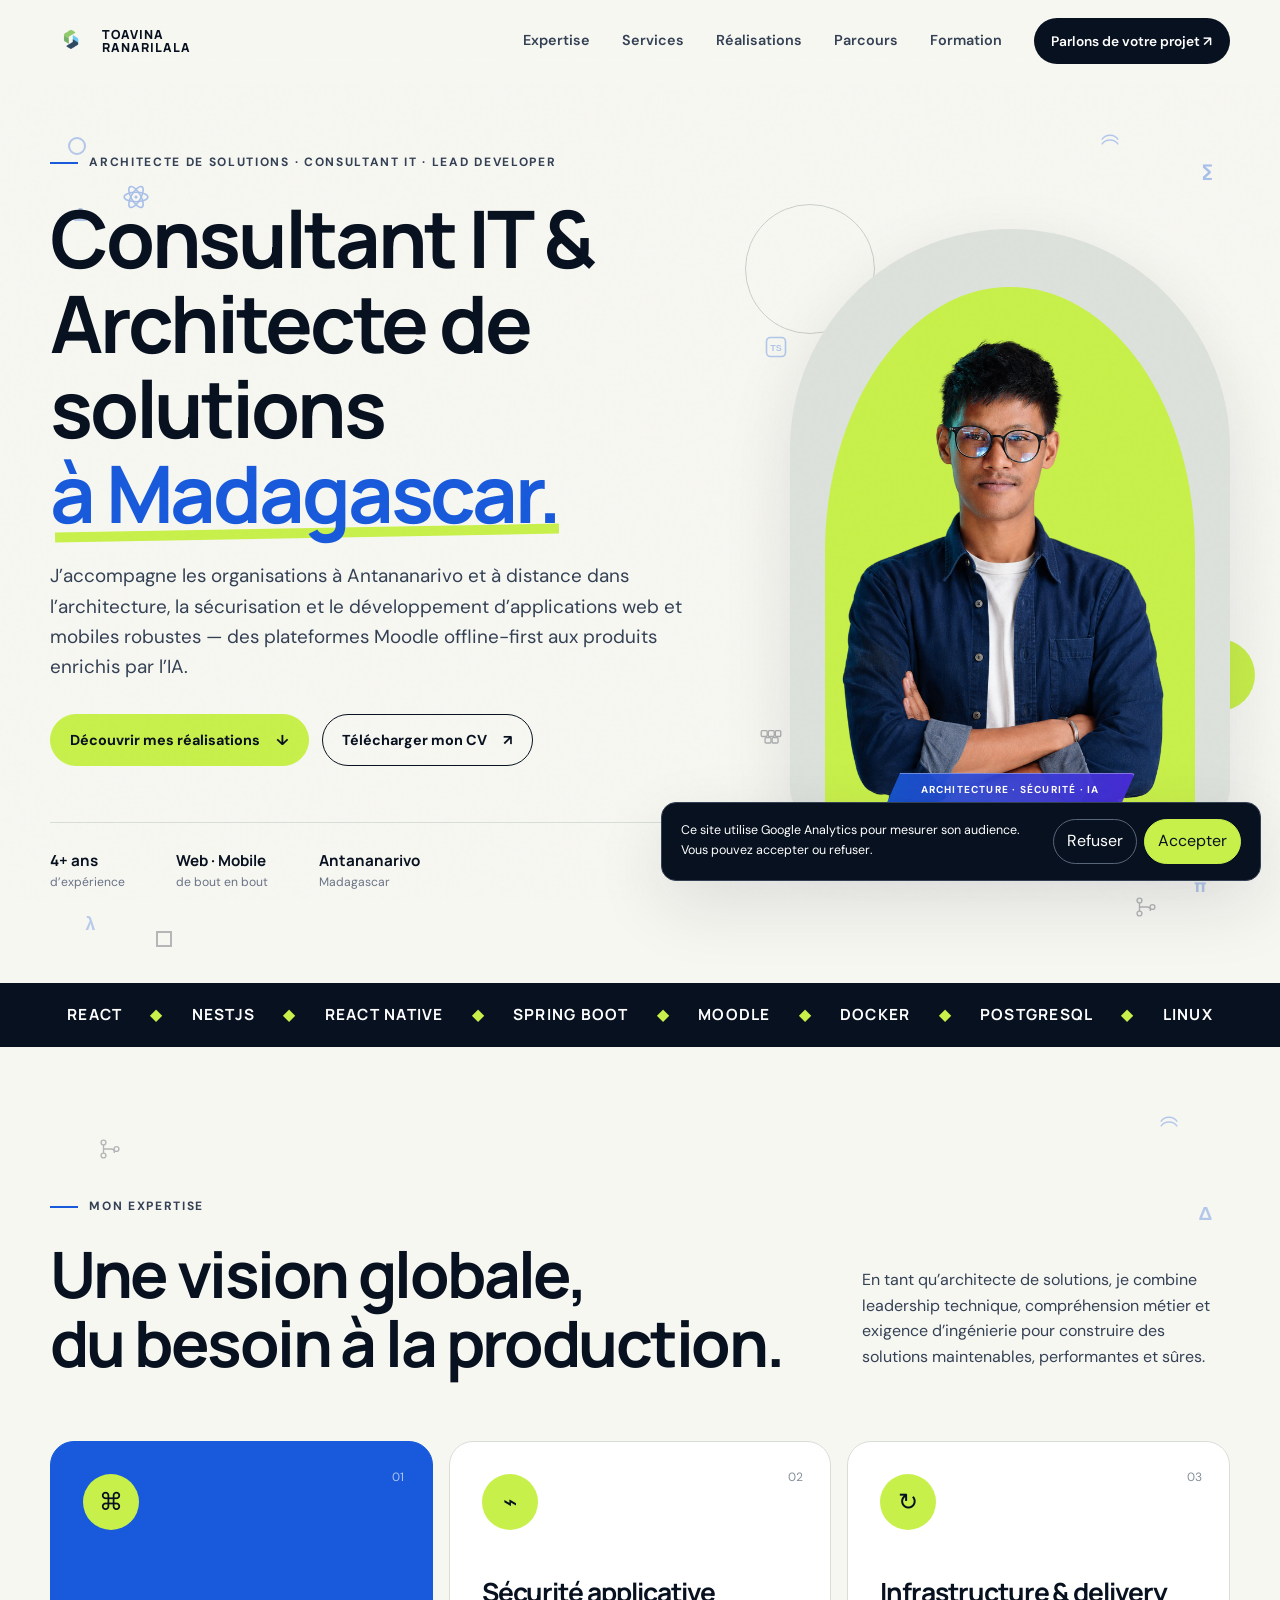
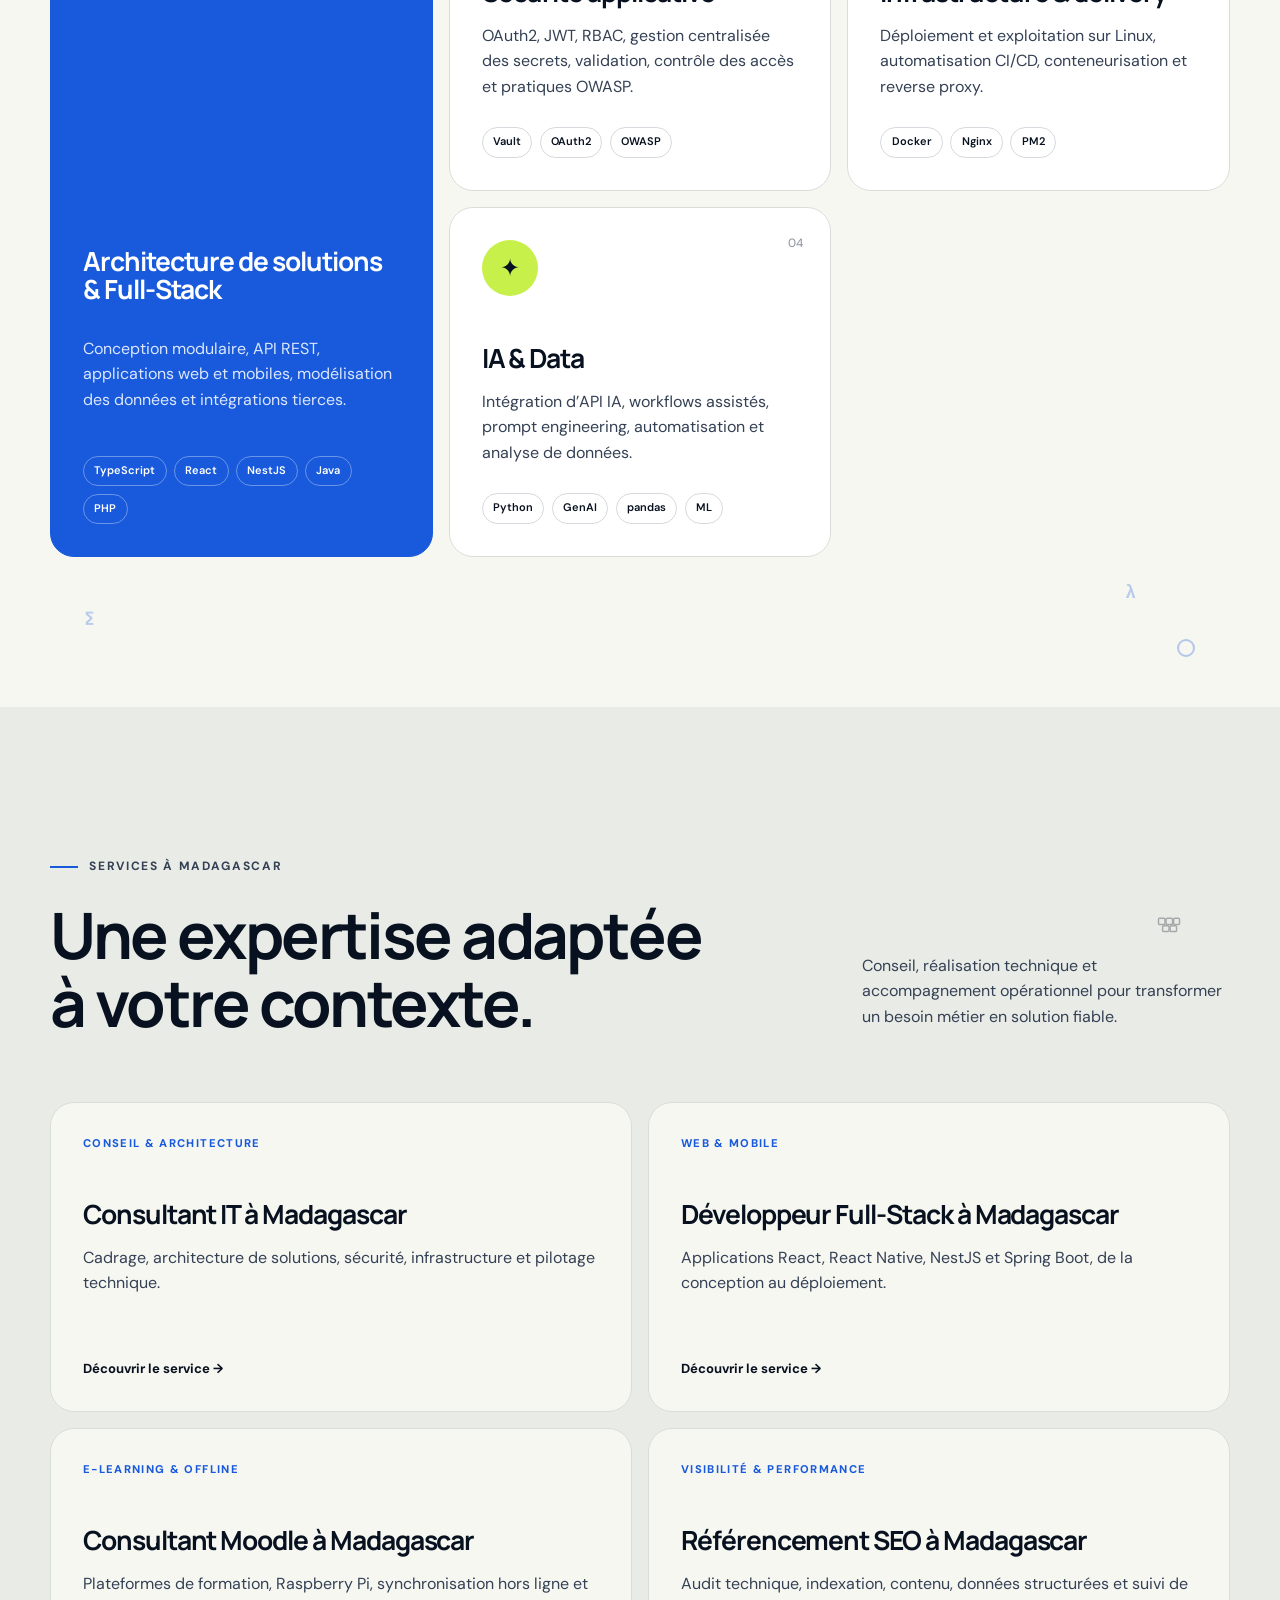
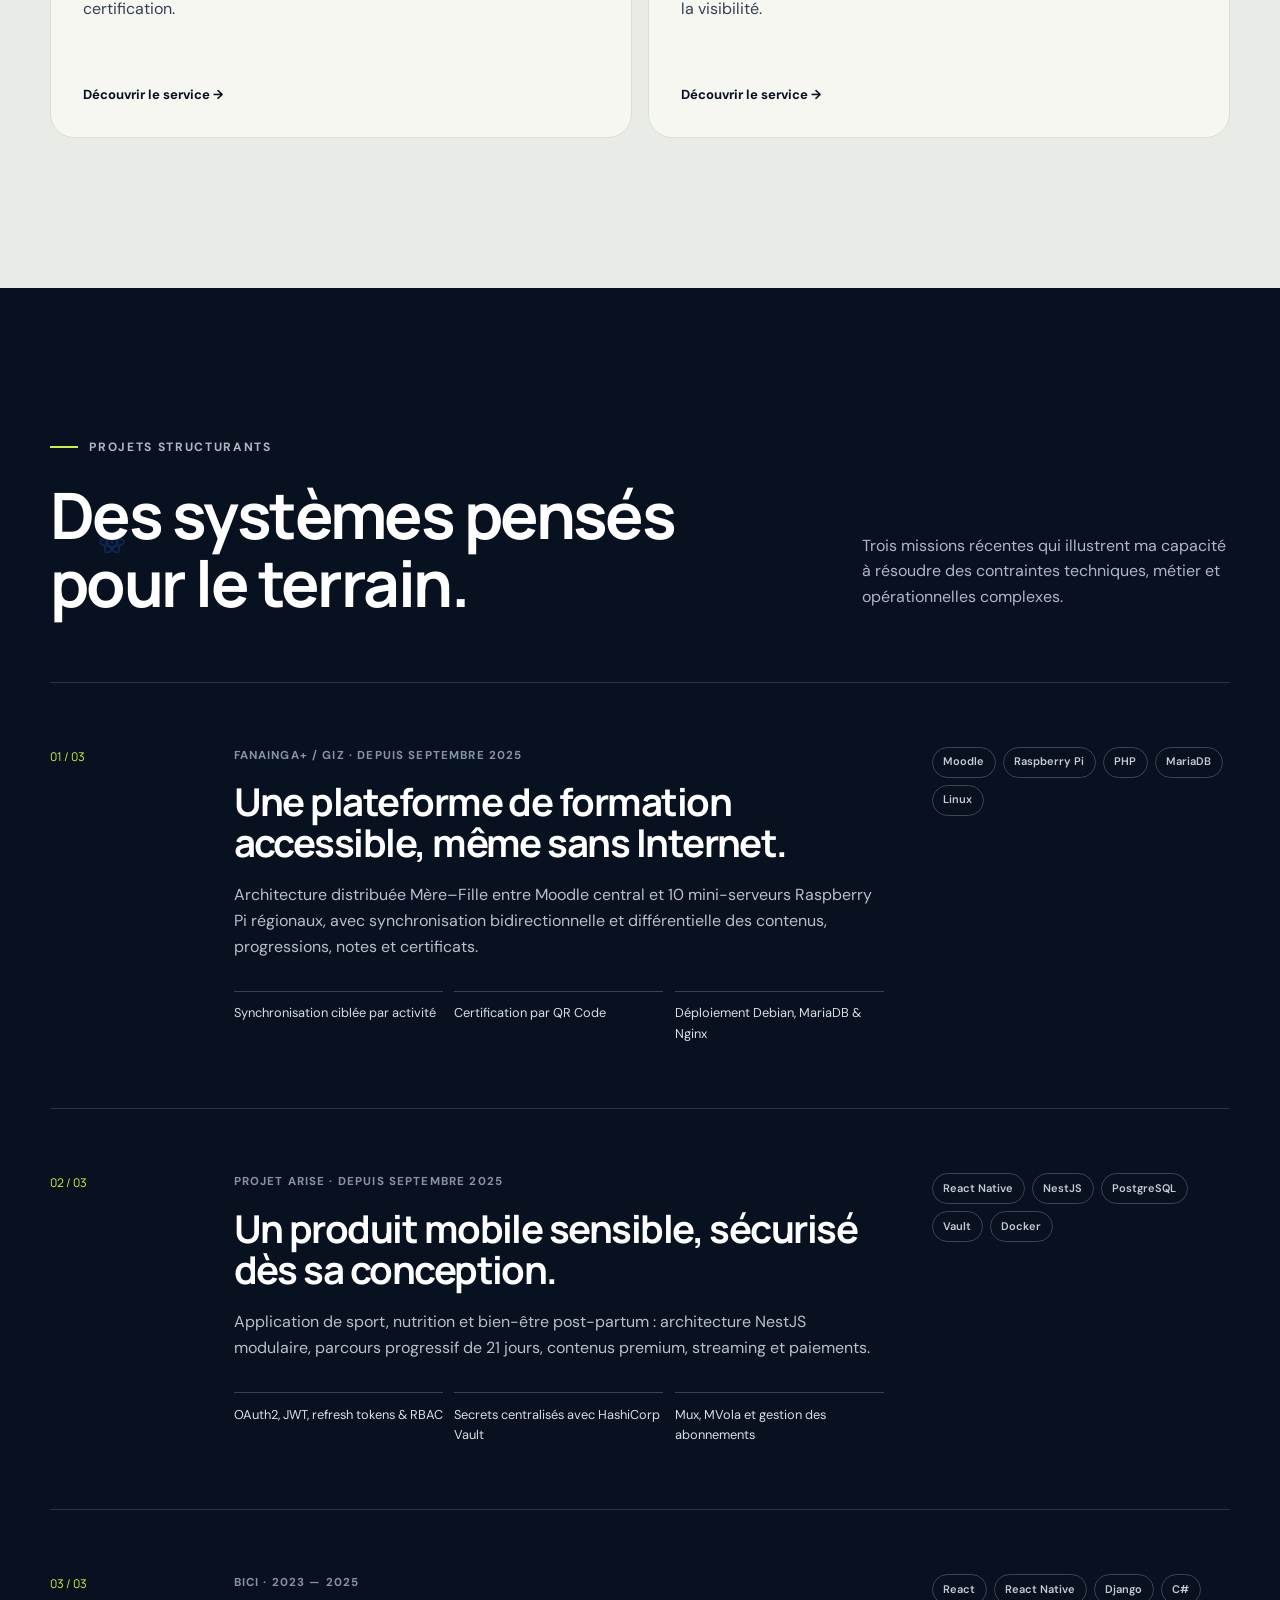
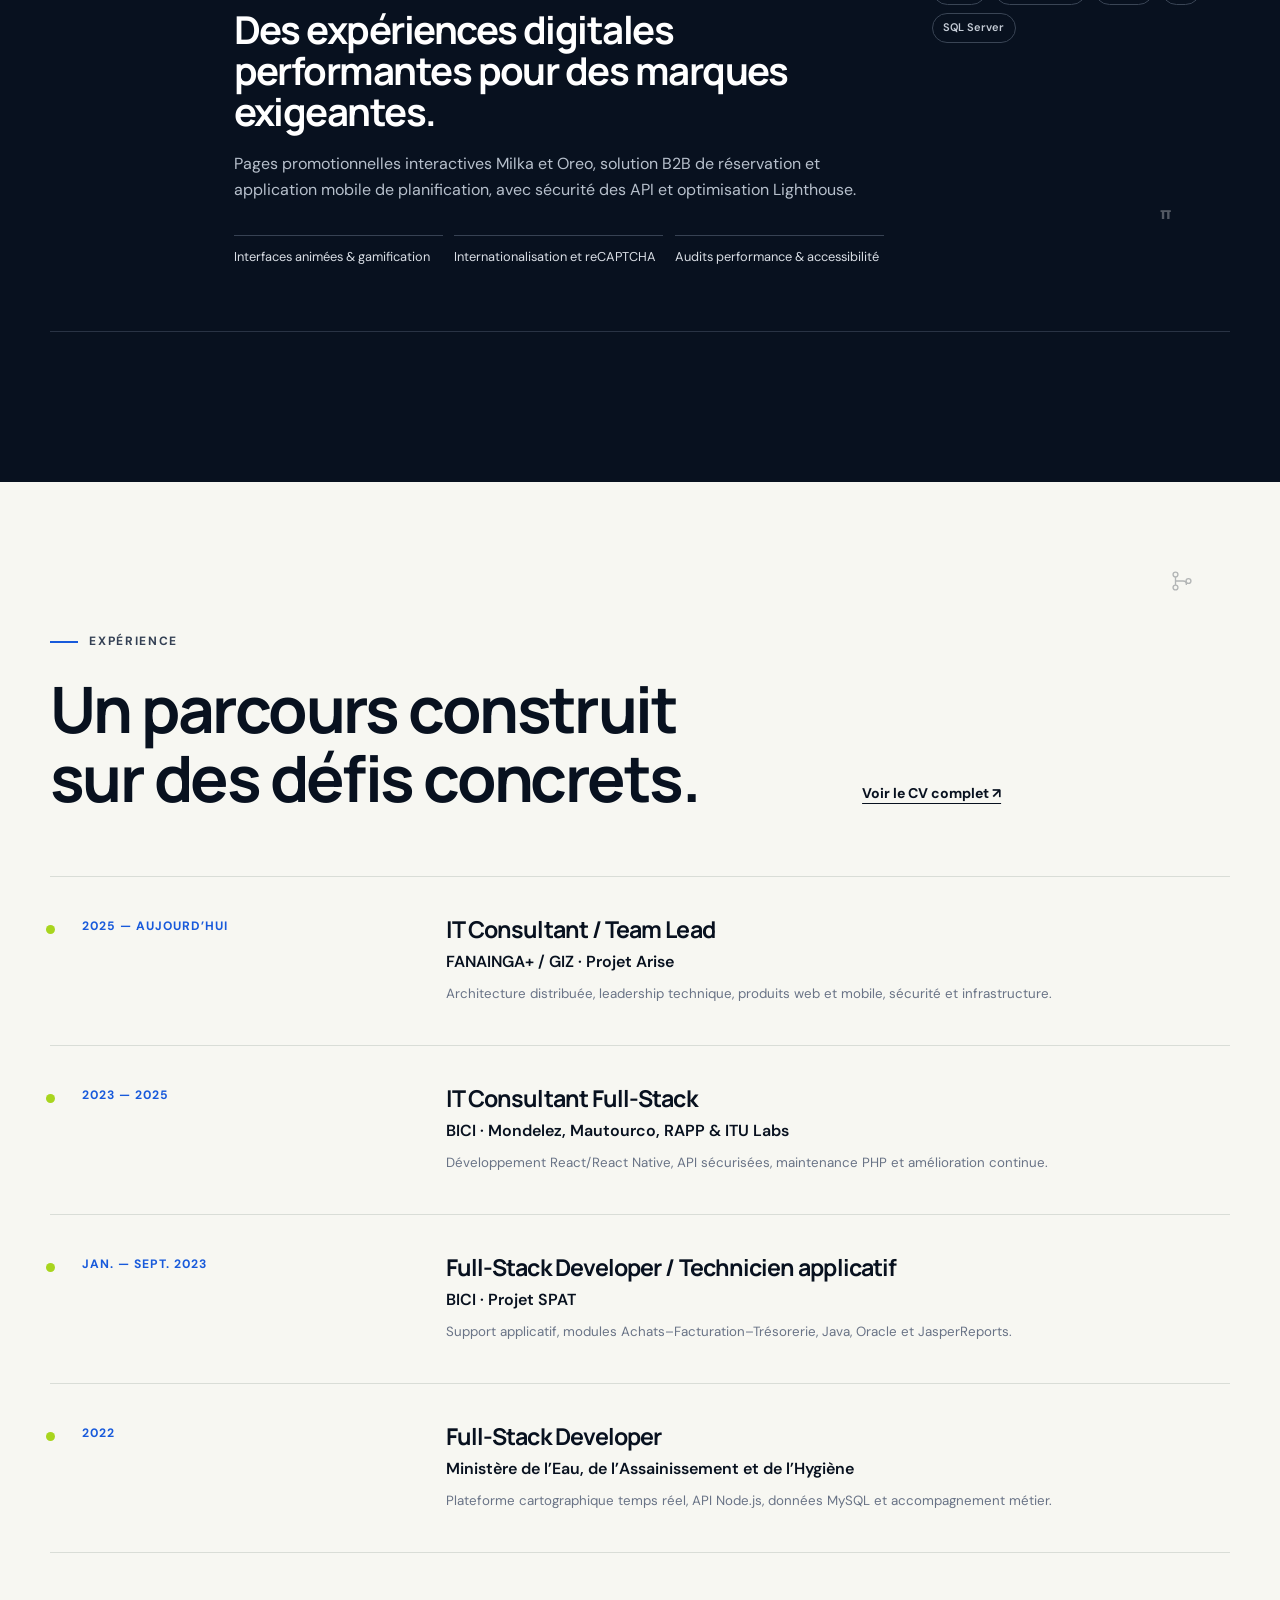
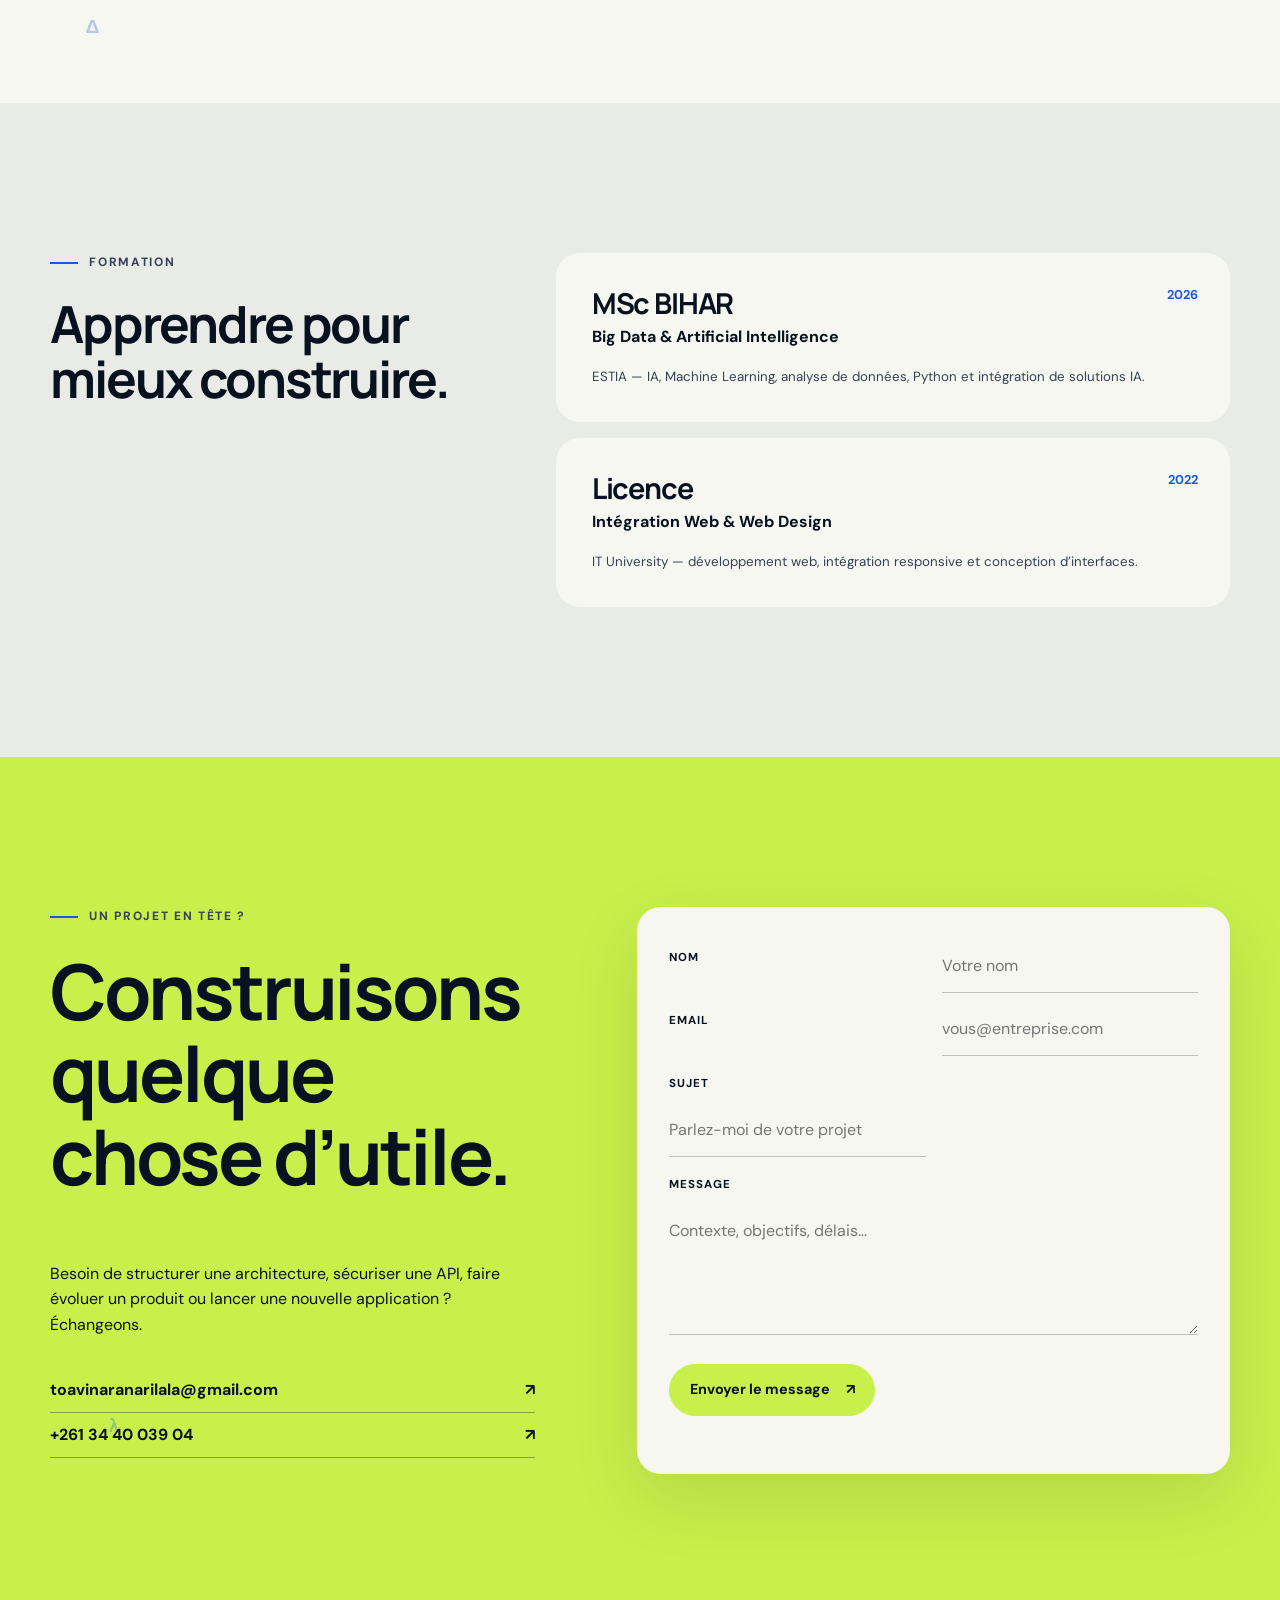
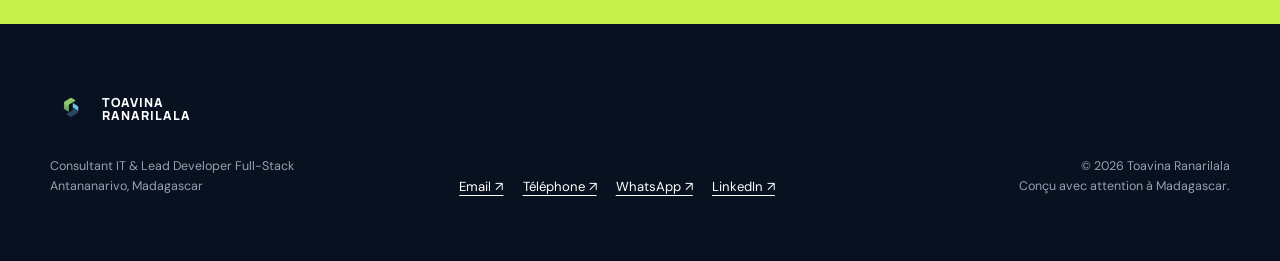
==== index.html @ 951a7172 "feat: icônes décoratives animées, AOS, UX et SEO du portfolio - Icônes techno/math animées (float/dr" ====
<!doctype html>
<html lang="fr">
<head>
  <meta charset="utf-8">
  <meta name="viewport" content="width=device-width,initial-scale=1">
  <title>Architecte de solutions & Consultant IT à Madagascar | Toavina</title>
  <meta name="description" content="Architecte de solutions à Madagascar. Architecture, sécurité et développement d’applications web et mobiles robustes avec React, NestJS, Moodle et IA.">
  <meta name="keywords" content="Architecte de solutions Madagascar, Consultant IT Madagascar, Lead Developer Full-Stack, architecture applicative, React, NestJS, Moodle, Raspberry Pi, cybersécurité, intelligence artificielle, Toavina Ranarilala">
  <meta name="author" content="Toavina Ranarilala Mario">
  <meta name="robots" content="index, follow, max-image-preview:large">
  <meta name="theme-color" content="#08111f">
  <link rel="canonical" href="https://toavinam.github.io/portfolioToavina/">
  <link rel="icon" type="image/png" sizes="1024x1024" href="assets/SOLID_SANS_TXT.png">
  <link rel="shortcut icon" type="image/png" href="assets/SOLID_SANS_TXT.png">
  <link rel="apple-touch-icon" href="assets/SOLID_SANS_TXT.png">
  <link rel="sitemap" type="application/xml" title="Sitemap" href="sitemap.xml">
  <link rel="preconnect" href="https://fonts.googleapis.com">
  <link rel="preconnect" href="https://fonts.gstatic.com" crossorigin>
    <link href="https://fonts.googleapis.com/css2?family=DM+Sans:wght@400;500;600;700&family=Manrope:wght@500;600;700;800&display=swap" rel="stylesheet">
  <link rel="stylesheet" href="assets/styles.css">
  <link rel="stylesheet" href="https://cdn.jsdelivr.net/npm/aos@2.3.4/dist/aos.css">
  <meta property="og:type" content="profile">
  <meta property="og:url" content="https://toavinam.github.io/portfolioToavina/">
  <meta property="og:title" content="Architecte de solutions & Consultant IT à Madagascar | Toavina">
  <meta property="og:description" content="Architecte de solutions à Madagascar : architecture, sécurité et développement d’applications web et mobiles robustes avec React, NestJS, Moodle et IA.">
  <meta property="og:image" content="https://toavinam.github.io/portfolioToavina/assets/og-image.png">
  <meta property="og:image:width" content="1200">
  <meta property="og:image:height" content="630">
  <meta property="og:image:type" content="image/png">
  <meta property="og:image:alt" content="Toavina Ranarilala, Consultant IT et Lead Developer Full-Stack à Madagascar">
  <meta property="og:locale" content="fr_FR">
  <meta property="og:site_name" content="Portfolio de Toavina Ranarilala">
  <meta property="profile:first_name" content="Toavina">
  <meta property="profile:last_name" content="Ranarilala">
  <meta name="twitter:card" content="summary_large_image">
  <meta name="twitter:title" content="Architecte de solutions & Consultant IT à Madagascar | Toavina">
  <meta name="twitter:description" content="Architecte de solutions à Madagascar : architecture, sécurité et développement d’applications web et mobiles robustes avec React, NestJS, Moodle et IA.">
  <meta name="twitter:image" content="https://toavinam.github.io/portfolioToavina/assets/og-image.png">
  <script type="application/ld+json">
  {"@context":"https://schema.org","@type":"Person","name":"Toavina Ranarilala Mario","alternateName":"Toavina Ranarilala","url":"https://toavinam.github.io/portfolioToavina/","image":"https://toavinam.github.io/portfolioToavina/assets/Toavina_web.png","jobTitle":"Architecte de solutions, Consultant IT et Lead Developer Full-Stack","description":"Architecte de solutions spécialisé en architecture applicative, sécurité, développement Full-Stack et solutions IA.","address":{"@type":"PostalAddress","addressLocality":"Antananarivo","addressCountry":"MG"},"email":"mailto:toavinaranarilala@gmail.com","telephone":"+261344003904","sameAs":["https://www.linkedin.com/in/toavina-ranarilala-918688250/"],"knowsAbout":["Architecture de solutions","Architecture applicative","React","React Native","NestJS","Spring Boot","Moodle","OAuth2","HashiCorp Vault","Linux","Docker","Big Data","Intelligence artificielle"],"alumniOf":[{"@type":"EducationalOrganization","name":"ESTIA"},{"@type":"EducationalOrganization","name":"IT University"}]}
  </script>
  <script type="application/ld+json">
  {"@context":"https://schema.org","@type":"WebSite","url":"https://toavinam.github.io/portfolioToavina/","name":"Toavina Ranarilala","alternateName":"Portfolio de Toavina Ranarilala","description":"Portfolio de Toavina Ranarilala, Consultant IT et Lead Developer à Madagascar.","inLanguage":"fr-FR","image":{"@type":"ImageObject","url":"https://toavinam.github.io/portfolioToavina/assets/SOLID_SANS_TXT.png","width":1024,"height":1024},"thumbnailUrl":"https://toavinam.github.io/portfolioToavina/assets/SOLID_SANS_TXT.png","author":{"@type":"Person","name":"Toavina Ranarilala Mario"}}
  </script>
  <script async src="https://www.googletagmanager.com/gtag/js?id=G-7STEFZHCE1"></script>
  <script>window.dataLayer=window.dataLayer||[];function gtag(){dataLayer.push(arguments)}gtag('consent','default',{analytics_storage:'denied',ad_storage:'denied'});gtag('js',new Date());gtag('config','G-7STEFZHCE1');</script>
  <noscript><style>[data-aos]{opacity:1!important;transform:none!important}</style></noscript>
</head>
<body>
  <a class="skip-link" href="#contenu">Aller au contenu</a>
  <header class="site-header" id="top"><nav class="nav shell" aria-label="Navigation principale">
    <a class="brand" href="#top" aria-label="Accueil — Toavina Ranarilala"><img class="brand-logo" src="assets/SOLID_SANS_TXT.png" width="42" height="42" alt=""><span class="brand-name">Toavina<br>Ranarilala</span></a>
    <button class="menu-toggle" type="button" aria-expanded="false" aria-controls="nav-links"><span></span><span></span><span></span><span class="sr-only">Ouvrir le menu</span></button>
    <div class="nav-links" id="nav-links"><a href="#expertise">Expertise</a><a href="#services">Services</a><a href="#realisations">Réalisations</a><a href="#parcours">Parcours</a><a href="#formation">Formation</a></div>
    <a class="nav-cta" href="#contact">Parlons de votre projet <span aria-hidden="true">↗</span></a>
  </nav></header>
  <main id="contenu">
    <section class="hero shell" aria-labelledby="hero-title">
      <div class="deco deco-hero" aria-hidden="true"><svg class="deco-item deco-react" viewBox="0 0 48 48" fill="none" stroke="currentColor" stroke-width="2.5"><ellipse cx="24" cy="24" rx="19" ry="7.5"/><ellipse cx="24" cy="24" rx="19" ry="7.5" transform="rotate(60 24 24)"/><ellipse cx="24" cy="24" rx="19" ry="7.5" transform="rotate(120 24 24)"/><circle cx="24" cy="24" r="2.5" fill="currentColor" stroke="none"/></svg><svg class="deco-item deco-python" viewBox="0 0 48 48" fill="none" stroke="currentColor" stroke-width="2.5"><path d="M10 20c6-10 22-10 28 0"/><path d="M10 28c6-10 22-10 28 0"/></svg><svg class="deco-item deco-ts" viewBox="0 0 24 24" fill="none" stroke="currentColor" stroke-width="1.6"><rect x="2.5" y="2.5" width="19" height="19" rx="4"/><text x="12" y="15.8" text-anchor="middle" font-family="sans-serif" font-size="9" font-weight="bold" fill="currentColor" stroke="none">TS</text></svg><svg class="deco-item deco-node" viewBox="0 0 48 48" fill="none" stroke="currentColor" stroke-width="2.5"><path d="M24 4 41 14v20L24 44 7 34V14Z"/></svg><svg class="deco-item deco-docker" viewBox="0 0 48 48" fill="none" stroke="currentColor" stroke-width="2.5"><rect x="6" y="14" width="11" height="11" rx="2"/><rect x="19" y="14" width="11" height="11" rx="2"/><rect x="32" y="14" width="10" height="11" rx="2"/><rect x="13" y="27" width="11" height="10" rx="2"/><rect x="26" y="27" width="11" height="10" rx="2"/></svg><svg class="deco-item deco-git" viewBox="0 0 48 48" fill="none" stroke="currentColor" stroke-width="2.5"><circle cx="12" cy="12" r="4.5"/><circle cx="12" cy="36" r="4.5"/><circle cx="36" cy="24" r="4.5"/><path d="M12 16.5v15M12 24h14c4 0 6 1.5 6 5v2.5"/></svg><span class="deco-item deco-sum" aria-hidden="true">∑</span><span class="deco-item deco-pi" aria-hidden="true">π</span><span class="deco-item deco-delta" aria-hidden="true">Δ</span><span class="deco-item deco-lambda" aria-hidden="true">λ</span><span class="deco-item deco-circle" aria-hidden="true"></span><span class="deco-item deco-square" aria-hidden="true"></span></div>
      <div class="hero-copy"><p class="eyebrow" data-aos="fade-up" data-aos-duration="500"><span></span> Architecte de solutions · Consultant IT · Lead Developer</p><h1 id="hero-title">Consultant IT & Architecte de solutions <em>à Madagascar.</em></h1><p class="hero-intro" data-aos="fade-up" data-aos-duration="500" data-aos-delay="100">J’accompagne les organisations à Antananarivo et à distance dans l’architecture, la sécurisation et le développement d’applications web et mobiles robustes — des plateformes Moodle offline-first aux produits enrichis par l’IA.</p><div class="hero-actions" data-aos="fade-up" data-aos-duration="500" data-aos-delay="200"><a class="button primary" href="#realisations">Découvrir mes réalisations <span>↓</span></a><a class="button secondary" href="assets/CV_Toavina_Ranarilala_ATS_Lisible.docx.pdf" download>Télécharger mon CV <span>↗</span></a></div><ul class="hero-meta" data-aos="fade-up" data-aos-duration="500" data-aos-delay="300" aria-label="Informations clés"><li><strong>4+ ans</strong><span>d’expérience</span></li><li><strong>Web · Mobile</strong><span>de bout en bout</span></li><li><strong>Antananarivo</strong><span>Madagascar</span></li></ul></div>
      <div class="hero-visual"><div class="portrait-frame"><span class="portrait-label">Architecture · Sécurité · IA</span><picture><source media="(max-width: 650px)" srcset="assets/Toavina_mobile.png"><img src="assets/Toavina_web.png" width="768" height="1152" alt="Portrait de Toavina Ranarilala" fetchpriority="high"></picture></div><span class="orbit orbit-one" data-aos="fade" data-aos-duration="500" data-aos-delay="250"></span><span class="orbit orbit-two" data-aos="fade" data-aos-duration="500" data-aos-delay="350"></span></div>
    </section>
    <section class="trust-strip" aria-label="Technologies principales"><div class="marquee"><span>React</span><i>◆</i><span>NestJS</span><i>◆</i><span>React Native</span><i>◆</i><span>Spring Boot</span><i>◆</i><span>Moodle</span><i>◆</i><span>Docker</span><i>◆</i><span>PostgreSQL</span><i>◆</i><span>Linux</span></div></section>
    <section class="section shell" id="expertise" aria-labelledby="expertise-title">
      <div class="deco deco-expertise" aria-hidden="true"><svg class="deco-item deco-python" viewBox="0 0 48 48" fill="none" stroke="currentColor" stroke-width="2.5"><path d="M10 20c6-10 22-10 28 0"/><path d="M10 28c6-10 22-10 28 0"/></svg><svg class="deco-item deco-git" viewBox="0 0 48 48" fill="none" stroke="currentColor" stroke-width="2.5"><circle cx="12" cy="12" r="4.5"/><circle cx="12" cy="36" r="4.5"/><circle cx="36" cy="24" r="4.5"/><path d="M12 16.5v15M12 24h14c4 0 6 1.5 6 5v2.5"/></svg><span class="deco-item deco-delta" aria-hidden="true">Δ</span><span class="deco-item deco-sum" aria-hidden="true">∑</span><span class="deco-item deco-lambda" aria-hidden="true">λ</span><span class="deco-item deco-circle" aria-hidden="true"></span></div>
      <div class="section-heading" data-aos="fade-up"><div><p class="eyebrow"><span></span> Mon expertise</p><h2 id="expertise-title">Une vision globale,<br>du besoin à la production.</h2></div><p>En tant qu’architecte de solutions, je combine leadership technique, compréhension métier et exigence d’ingénierie pour construire des solutions maintenables, performantes et sûres.</p></div>
      <div class="expertise-grid"><article class="expertise-card featured" data-aos="fade-up"><span class="card-number">01</span><div class="card-icon">⌘</div><h3>Architecture de solutions & Full-Stack</h3><p>Conception modulaire, API REST, applications web et mobiles, modélisation des données et intégrations tierces.</p><div class="tags"><span>TypeScript</span><span>React</span><span>NestJS</span><span>Java</span><span>PHP</span></div></article><article class="expertise-card" data-aos="fade-up" data-aos-delay="100"><span class="card-number">02</span><div class="card-icon">⌁</div><h3>Sécurité applicative</h3><p>OAuth2, JWT, RBAC, gestion centralisée des secrets, validation, contrôle des accès et pratiques OWASP.</p><div class="tags"><span>Vault</span><span>OAuth2</span><span>OWASP</span></div></article><article class="expertise-card" data-aos="fade-up" data-aos-delay="200"><span class="card-number">03</span><div class="card-icon">↻</div><h3>Infrastructure & delivery</h3><p>Déploiement et exploitation sur Linux, automatisation CI/CD, conteneurisation et reverse proxy.</p><div class="tags"><span>Docker</span><span>Nginx</span><span>PM2</span></div></article><article class="expertise-card" data-aos="fade-up" data-aos-delay="300"><span class="card-number">04</span><div class="card-icon">✦</div><h3>IA & Data</h3><p>Intégration d’API IA, workflows assistés, prompt engineering, automatisation et analyse de données.</p><div class="tags"><span>Python</span><span>GenAI</span><span>pandas</span><span>ML</span></div></article></div>
    </section>
    <section class="section seo-services" id="services" aria-labelledby="services-title"><div class="shell">
      <div class="deco deco-services" aria-hidden="true"><svg class="deco-item deco-docker" viewBox="0 0 48 48" fill="none" stroke="currentColor" stroke-width="2.5"><rect x="6" y="14" width="11" height="11" rx="2"/><rect x="19" y="14" width="11" height="11" rx="2"/><rect x="32" y="14" width="10" height="11" rx="2"/><rect x="13" y="27" width="11" height="10" rx="2"/><rect x="26" y="27" width="11" height="10" rx="2"/></svg><span class="deco-item deco-sum" aria-hidden="true">∑</span></div>
      <div class="section-heading" data-aos="fade-up"><div><p class="eyebrow"><span></span> Services à Madagascar</p><h2 id="services-title">Une expertise adaptée<br>à votre contexte.</h2></div><p>Conseil, réalisation technique et accompagnement opérationnel pour transformer un besoin métier en solution fiable.</p></div>
      <div class="seo-link-grid">
        <a class="seo-link-card" data-aos="fade-up" href="consultant-it-madagascar.html"><span>Conseil & architecture</span><h3>Consultant IT à Madagascar</h3><p>Cadrage, architecture de solutions, sécurité, infrastructure et pilotage technique.</p><strong>Découvrir le service →</strong></a>
        <a class="seo-link-card" data-aos="fade-up" data-aos-delay="100" href="developpeur-full-stack-madagascar.html"><span>Web & mobile</span><h3>Développeur Full-Stack à Madagascar</h3><p>Applications React, React Native, NestJS et Spring Boot, de la conception au déploiement.</p><strong>Découvrir le service →</strong></a>
        <a class="seo-link-card" data-aos="fade-up" data-aos-delay="200" href="consultant-moodle-madagascar.html"><span>E-learning & offline</span><h3>Consultant Moodle à Madagascar</h3><p>Plateformes de formation, Raspberry Pi, synchronisation hors ligne et certification.</p><strong>Découvrir le service →</strong></a>
        <a class="seo-link-card" data-aos="fade-up" data-aos-delay="300" href="referencement-seo-madagascar.html"><span>Visibilité & performance</span><h3>Référencement SEO à Madagascar</h3><p>Audit technique, indexation, contenu, données structurées et suivi de la visibilité.</p><strong>Découvrir le service →</strong></a>
      </div>
    </div></section>
    <section class="section projects-section" id="realisations" aria-labelledby="projects-title"><div class="shell">
      <div class="deco deco-realisations" aria-hidden="true"><svg class="deco-item deco-react" viewBox="0 0 48 48" fill="none" stroke="currentColor" stroke-width="2.5"><ellipse cx="24" cy="24" rx="19" ry="7.5"/><ellipse cx="24" cy="24" rx="19" ry="7.5" transform="rotate(60 24 24)"/><ellipse cx="24" cy="24" rx="19" ry="7.5" transform="rotate(120 24 24)"/><circle cx="24" cy="24" r="2.5" fill="currentColor" stroke="none"/></svg><span class="deco-item deco-pi" aria-hidden="true">π</span></div>
      <div class="section-heading light" data-aos="fade-up"><div><p class="eyebrow"><span></span> Projets structurants</p><h2 id="projects-title">Des systèmes pensés<br>pour le terrain.</h2></div><p>Trois missions récentes qui illustrent ma capacité à résoudre des contraintes techniques, métier et opérationnelles complexes.</p></div>
      <article class="project" data-aos="fade-up"><div class="project-index">01 / 03</div><div class="project-content"><div class="project-label">FANAINGA+ / GIZ · Depuis septembre 2025</div><h3>Une plateforme de formation accessible, même sans Internet.</h3><p>Architecture distribuée Mère–Fille entre Moodle central et 10 mini-serveurs Raspberry Pi régionaux, avec synchronisation bidirectionnelle et différentielle des contenus, progressions, notes et certificats.</p><ul><li>Synchronisation ciblée par activité</li><li>Certification par QR Code</li><li>Déploiement Debian, MariaDB & Nginx</li></ul></div><div class="project-tech"><span>Moodle</span><span>Raspberry Pi</span><span>PHP</span><span>MariaDB</span><span>Linux</span></div></article>
      <article class="project" data-aos="fade-up" data-aos-delay="100"><div class="project-index">02 / 03</div><div class="project-content"><div class="project-label">Projet Arise · Depuis septembre 2025</div><h3>Un produit mobile sensible, sécurisé dès sa conception.</h3><p>Application de sport, nutrition et bien-être post-partum : architecture NestJS modulaire, parcours progressif de 21 jours, contenus premium, streaming et paiements.</p><ul><li>OAuth2, JWT, refresh tokens & RBAC</li><li>Secrets centralisés avec HashiCorp Vault</li><li>Mux, MVola et gestion des abonnements</li></ul></div><div class="project-tech"><span>React Native</span><span>NestJS</span><span>PostgreSQL</span><span>Vault</span><span>Docker</span></div></article>
      <article class="project" data-aos="fade-up" data-aos-delay="200"><div class="project-index">03 / 03</div><div class="project-content"><div class="project-label">BICI · 2023 — 2025</div><h3>Des expériences digitales performantes pour des marques exigeantes.</h3><p>Pages promotionnelles interactives Milka et Oreo, solution B2B de réservation et application mobile de planification, avec sécurité des API et optimisation Lighthouse.</p><ul><li>Interfaces animées & gamification</li><li>Internationalisation et reCAPTCHA</li><li>Audits performance & accessibilité</li></ul></div><div class="project-tech"><span>React</span><span>React Native</span><span>Django</span><span>C#</span><span>SQL Server</span></div></article>
    </div></section>
    <section class="section shell" id="parcours" aria-labelledby="career-title"><div class="deco deco-parcours" aria-hidden="true"><svg class="deco-item deco-git" viewBox="0 0 48 48" fill="none" stroke="currentColor" stroke-width="2.5"><circle cx="12" cy="12" r="4.5"/><circle cx="12" cy="36" r="4.5"/><circle cx="36" cy="24" r="4.5"/><path d="M12 16.5v15M12 24h14c4 0 6 1.5 6 5v2.5"/></svg><span class="deco-item deco-delta" aria-hidden="true">Δ</span></div><div class="section-heading" data-aos="fade-up"><div><p class="eyebrow"><span></span> Expérience</p><h2 id="career-title">Un parcours construit<br>sur des défis concrets.</h2></div><a class="text-link" href="assets/CV_Toavina_Ranarilala_ATS_Lisible.docx.pdf" target="_blank" rel="noopener">Voir le CV complet ↗</a></div><div class="timeline">
      <article class="timeline-item" data-aos="fade-up"><div class="timeline-date">2025 — Aujourd’hui</div><div><h3>IT Consultant / Team Lead</h3><p>FANAINGA+ / GIZ · Projet Arise</p><small>Architecture distribuée, leadership technique, produits web et mobile, sécurité et infrastructure.</small></div><span class="timeline-dot"></span></article>
      <article class="timeline-item" data-aos="fade-up" data-aos-delay="100"><div class="timeline-date">2023 — 2025</div><div><h3>IT Consultant Full-Stack</h3><p>BICI · Mondelez, Mautourco, RAPP & ITU Labs</p><small>Développement React/React Native, API sécurisées, maintenance PHP et amélioration continue.</small></div><span class="timeline-dot"></span></article>
      <article class="timeline-item" data-aos="fade-up" data-aos-delay="200"><div class="timeline-date">Jan. — Sept. 2023</div><div><h3>Full-Stack Developer / Technicien applicatif</h3><p>BICI · Projet SPAT</p><small>Support applicatif, modules Achats–Facturation–Trésorerie, Java, Oracle et JasperReports.</small></div><span class="timeline-dot"></span></article>
      <article class="timeline-item" data-aos="fade-up" data-aos-delay="300"><div class="timeline-date">2022</div><div><h3>Full-Stack Developer</h3><p>Ministère de l’Eau, de l’Assainissement et de l’Hygiène</p><small>Plateforme cartographique temps réel, API Node.js, données MySQL et accompagnement métier.</small></div><span class="timeline-dot"></span></article>
    </div></section>
    <section class="section education-section" id="formation" aria-labelledby="education-title"><div class="shell education-layout"><div class="section-heading compact" data-aos="fade-up"><div><p class="eyebrow"><span></span> Formation</p><h2 id="education-title">Apprendre pour mieux construire.</h2></div></div><div class="education-cards"><article class="education-card" data-aos="fade-up"><span>2026</span><h3>MSc BIHAR</h3><p>Big Data & Artificial Intelligence</p><small>ESTIA — IA, Machine Learning, analyse de données, Python et intégration de solutions IA.</small></article><article class="education-card" data-aos="fade-up" data-aos-delay="150"><span>2022</span><h3>Licence</h3><p>Intégration Web & Web Design</p><small>IT University — développement web, intégration responsive et conception d’interfaces.</small></article></div></div></section>
    <section class="contact-section" id="contact" aria-labelledby="contact-title"><div class="shell contact-layout"><div class="deco deco-contact" aria-hidden="true"><svg class="deco-item deco-node" viewBox="0 0 48 48" fill="none" stroke="currentColor" stroke-width="2.5"><path d="M24 4 41 14v20L24 44 7 34V14Z"/></svg><span class="deco-item deco-lambda" aria-hidden="true">λ</span></div><div class="contact-copy" data-aos="fade-up"><p class="eyebrow"><span></span> Un projet en tête ?</p><h2 id="contact-title">Construisons quelque chose d’utile.</h2><p>Besoin de structurer une architecture, sécuriser une API, faire évoluer un produit ou lancer une nouvelle application ? Échangeons.</p><div class="contact-direct"><a href="mailto:toavinaranarilala@gmail.com">toavinaranarilala@gmail.com <span>↗</span></a><a href="tel:+261344003904">+261 34 40 039 04 <span>↗</span></a></div></div><form class="contact-form" data-aos="fade-up" data-aos-delay="150" id="contactForm" action="https://formsubmit.co/toavinaranarilala@gmail.com" method="post"><input type="hidden" name="_subject" value="Nouveau message depuis le portfolio"><input type="hidden" name="_captcha" value="true"><input type="hidden" name="_template" value="table"><input type="hidden" name="_next" id="redirectUrl"><label for="name">Nom</label><input id="name" name="name" type="text" autocomplete="name" placeholder="Votre nom" required><label for="email">Email</label><input id="email" name="email" type="email" autocomplete="email" placeholder="vous@entreprise.com" required><label for="subject">Sujet</label><input id="subject" name="subject" type="text" placeholder="Parlez-moi de votre projet" required minlength="3"><label for="message">Message</label><textarea id="message" name="message" rows="4" placeholder="Contexte, objectifs, délais…" required></textarea><button class="button primary" type="submit">Envoyer le message <span>↗</span></button><p class="form-status" id="form-status" role="status" aria-live="polite"></p></form></div></section>
  </main>
  <footer class="site-footer"><div class="shell footer-inner"><div><a class="brand" href="#top"><img class="brand-logo" src="assets/SOLID_SANS_TXT.png" width="42" height="42" alt=""><span class="brand-name">Toavina<br>Ranarilala</span></a><p>Consultant IT & Lead Developer Full-Stack<br>Antananarivo, Madagascar</p></div><div class="footer-links"><a href="mailto:toavinaranarilala@gmail.com">Email ↗</a><a href="tel:+261344003904">Téléphone ↗</a><a href="https://wa.me/261344003904" target="_blank" rel="noopener noreferrer">WhatsApp ↗</a><a href="https://www.linkedin.com/in/toavina-ranarilala-918688250/" target="_blank" rel="noopener noreferrer">LinkedIn ↗</a></div><p class="copyright">© 2026 Toavina Ranarilala<br>Conçu avec attention à Madagascar.</p></div></footer>
  <div class="cookie-banner" id="cookie-banner" role="dialog" aria-live="polite" aria-label="Consentement aux cookies"><p>Ce site utilise Google Analytics pour mesurer son audience. Vous pouvez accepter ou refuser.</p><div><button type="button" id="cookie-reject">Refuser</button><button type="button" class="accept" id="cookie-accept">Accepter</button></div></div>
  <script src="https://cdn.jsdelivr.net/npm/aos@2.3.4/dist/aos.js" defer></script>
  <script src="assets/main.js" defer></script>
</body></html>
---- assets/styles.css ----
:root{--ink:#08111f;--soft:#344054;--paper:#f7f7f2;--white:#fff;--line:#d9ddd7;--acid:#c8f04b;--blue:#185adb;--radius:24px;--shadow:0 24px 70px rgba(8,17,31,.11)}
*{box-sizing:border-box}html{scroll-behavior:smooth;scroll-padding-top:100px}body{margin:0;color:var(--ink);background:var(--paper);font-family:"DM Sans",sans-serif;line-height:1.6;-webkit-font-smoothing:antialiased}body:before{content:"";position:fixed;inset:0;pointer-events:none;opacity:.3;z-index:10;background-image:url("data:image/svg+xml,%3Csvg viewBox='0 0 180 180' xmlns='http://www.w3.org/2000/svg'%3E%3Cfilter id='n'%3E%3CfeTurbulence type='fractalNoise' baseFrequency='.9' numOctaves='2'/%3E%3C/filter%3E%3Crect width='100%25' height='100%25' filter='url(%23n)' opacity='.035'/%3E%3C/svg%3E")}a{color:inherit}img{max-width:100%;display:block}button,input,textarea{font:inherit}.shell{width:min(1180px,calc(100% - 48px));margin-inline:auto}.sr-only{position:absolute;width:1px;height:1px;padding:0;margin:-1px;overflow:hidden;clip:rect(0,0,0,0);white-space:nowrap;border:0}.skip-link{position:fixed;top:10px;left:10px;padding:.7rem 1rem;background:var(--acid);z-index:999;transform:translateY(-150%)}.skip-link:focus{transform:none}
.site-header{position:sticky;top:0;z-index:50;background:rgba(247,247,242,.88);border-bottom:1px solid transparent;backdrop-filter:blur(18px);transition:border-color .25s}.site-header.scrolled{border-color:var(--line)}.nav{min-height:82px;display:flex;align-items:center;justify-content:space-between;gap:2rem}.brand{display:inline-flex;align-items:center;gap:.65rem;font-family:Manrope,sans-serif;font-weight:800;text-decoration:none;line-height:1.05}.brand-mark{display:grid;place-items:center;width:42px;height:42px;color:var(--paper);background:var(--ink);border-radius:50%;font-size:.82rem}.brand-name{font-size:.78rem;text-transform:uppercase;letter-spacing:.08em}.nav-links{display:flex;gap:2rem;margin-left:auto}.nav-links a{color:var(--soft);font-size:.9rem;font-weight:600;text-decoration:none}.nav-cta{padding:.76rem 1.1rem;background:var(--ink);color:#fff;border-radius:99px;text-decoration:none;font-size:.86rem;font-weight:600}.menu-toggle{display:none;width:44px;height:44px;padding:11px;border:0;background:var(--ink);border-radius:50%}.menu-toggle>span:not(.sr-only){display:block;height:1.5px;margin:4px 0;background:#fff}
.hero{min-height:calc(100vh - 82px);display:grid;grid-template-columns:1.17fr .83fr;align-items:center;gap:clamp(3rem,7vw,7rem);padding-block:70px 90px}.eyebrow{display:flex;align-items:center;gap:.7rem;margin:0 0 1.5rem;color:var(--soft);font-size:.75rem;font-weight:700;text-transform:uppercase;letter-spacing:.14em}.eyebrow span{width:28px;height:2px;background:var(--blue)}h1,h2,h3{margin-top:0;font-family:Manrope,sans-serif;line-height:1.07;letter-spacing:-.04em}h1{max-width:750px;margin-bottom:1.6rem;font-size:clamp(3.1rem,6.2vw,6.5rem)}h1 em{position:relative;display:inline-block;color:var(--blue);font-style:normal}h1 em:after{content:"";position:absolute;left:1%;right:0;bottom:-.02em;height:.12em;background:var(--acid);z-index:-1;transform:rotate(-1deg)}.hero-intro{max-width:650px;margin:0 0 2rem;color:var(--soft);font-size:clamp(1rem,1.5vw,1.18rem)}.hero-actions{display:flex;flex-wrap:wrap;gap:.8rem}.button{display:inline-flex;justify-content:center;align-items:center;gap:1rem;min-height:52px;padding:.85rem 1.2rem;border:1px solid var(--ink);border-radius:99px;font-size:.9rem;font-weight:700;text-decoration:none;cursor:pointer;transition:.2s}.button:hover{transform:translateY(-2px);box-shadow:0 12px 28px rgba(8,17,31,.15)}.button.primary{color:var(--ink);background:var(--acid);border-color:var(--acid)}.button.secondary{background:transparent}.hero-meta{display:flex;gap:clamp(1.3rem,4vw,3.5rem);margin:3.5rem 0 0;padding:1.6rem 0 0;border-top:1px solid var(--line);list-style:none}.hero-meta li{display:flex;flex-direction:column}.hero-meta strong{font-family:Manrope,sans-serif;font-size:.95rem}.hero-meta span{color:#697386;font-size:.76rem}.hero-visual{position:relative;justify-self:end;width:min(100%,440px)}.portrait-frame{position:relative;overflow:hidden;aspect-ratio:4/5.35;padding-top:1rem;background:#dce1db;border-radius:220px 220px 28px 28px;box-shadow:var(--shadow)}.portrait-frame:before{content:"";position:absolute;inset:10% 8% 0;background:var(--acid);border-radius:50% 50% 0 0}.portrait-frame img{position:relative;z-index:1;width:100%;height:100%;object-fit:cover;object-position:center top}.portrait-label{position:absolute;top:20px;right:-55px;z-index:2;padding:.45rem 4rem;color:#fff;background:var(--blue);font-size:.63rem;font-weight:700;letter-spacing:.12em;text-transform:uppercase;transform:rotate(35deg)}.portrait-card{position:absolute;left:20px;right:20px;bottom:20px;z-index:3;display:flex;align-items:center;gap:.8rem;padding:.95rem 1rem;color:#fff;background:rgba(8,17,31,.88);backdrop-filter:blur(10px);border-radius:16px}.portrait-card div{display:flex;flex-direction:column}.portrait-card strong{font-size:.82rem}.portrait-card small{color:#bcc4ce}.status-dot{width:10px;height:10px;background:var(--acid);border-radius:50%;box-shadow:0 0 0 5px rgba(200,240,75,.15)}.orbit{position:absolute;z-index:-1;border:1px solid #c9cec8;border-radius:50%}.orbit-one{width:130px;height:130px;top:-25px;left:-45px}.orbit-two{width:72px;height:72px;right:-25px;bottom:18%;background:var(--acid);border:0}
.trust-strip{overflow:hidden;padding:1.25rem 0;color:#fff;background:var(--ink);transform:rotate(-1deg) scale(1.01)}.marquee{display:flex;justify-content:center;gap:clamp(1rem,2.2vw,2.5rem);min-width:max-content;font-family:Manrope,sans-serif;font-size:clamp(.8rem,1.2vw,1rem);font-weight:700;text-transform:uppercase;letter-spacing:.08em}.marquee i{color:var(--acid);font-style:normal}.section{padding-block:clamp(90px,12vw,150px)}.section-heading{display:grid;grid-template-columns:1.35fr .65fr;align-items:end;gap:3rem;margin-bottom:4rem}.section-heading h2{margin-bottom:0;font-size:clamp(2.5rem,5vw,4.8rem)}.section-heading>p{margin:0 0 .5rem;color:var(--soft)}
.expertise-grid{display:grid;grid-template-columns:repeat(3,1fr);gap:1rem}.expertise-card{position:relative;min-height:350px;padding:2rem;background:var(--white);border:1px solid var(--line);border-radius:var(--radius);transition:.25s}.expertise-card:hover{transform:translateY(-6px);box-shadow:var(--shadow)}.expertise-card.featured{grid-row:span 2;min-height:716px;color:#fff;background:var(--blue);border-color:var(--blue);display:flex;flex-direction:column;justify-content:flex-end}.card-number{position:absolute;top:1.6rem;right:1.7rem;color:#858e9b;font-size:.75rem}.featured .card-number{color:rgba(255,255,255,.65)}.card-icon{display:grid;place-items:center;width:56px;height:56px;margin-bottom:3rem;background:var(--acid);color:var(--ink);border-radius:50%;font-size:1.5rem}.featured .card-icon{position:absolute;top:2rem;left:2rem}.expertise-card h3{margin-bottom:1rem;font-size:1.65rem}.expertise-card p{color:var(--soft)}.featured p{color:#dce7ff}.tags{display:flex;flex-wrap:wrap;gap:.45rem;margin-top:1.7rem}.tags span,.project-tech span{padding:.35rem .65rem;border:1px solid rgba(52,64,84,.2);border-radius:99px;font-size:.69rem;font-weight:600}.featured .tags span{border-color:rgba(255,255,255,.35)}
.projects-section{color:#fff;background:var(--ink)}.section-heading.light .eyebrow,.section-heading.light>p{color:#adb7c5}.section-heading.light .eyebrow span{background:var(--acid)}.project{display:grid;grid-template-columns:.25fr 1.2fr .55fr;gap:3rem;padding:4rem 0;border-top:1px solid #293344}.project:last-child{border-bottom:1px solid #293344}.project-index{color:var(--acid);font-family:Manrope,sans-serif;font-size:.75rem}.project-label{margin-bottom:1rem;color:#8793a3;font-size:.72rem;font-weight:700;text-transform:uppercase;letter-spacing:.1em}.project-content h3{max-width:690px;margin-bottom:1.2rem;font-size:clamp(1.8rem,3vw,3rem)}.project-content p{max-width:700px;color:#b7c0cc}.project-content ul{display:grid;grid-template-columns:repeat(3,1fr);gap:.7rem;margin:2rem 0 0;padding:0;list-style:none}.project-content li{padding-top:.7rem;color:#d9dee5;border-top:1px solid #374253;font-size:.8rem}.project-tech{display:flex;align-content:flex-start;flex-wrap:wrap;gap:.45rem}.project-tech span{color:#c4cbd5;border-color:#3a4555}
.text-link{align-self:end;justify-self:start;margin-bottom:.5rem;font-size:.88rem;font-weight:700;text-underline-offset:5px}.timeline{border-top:1px solid var(--line)}.timeline-item{position:relative;display:grid;grid-template-columns:.42fr 1fr;gap:3rem;padding:2.5rem 2rem;border-bottom:1px solid var(--line);transition:.2s}.timeline-item:hover{background:#fff}.timeline-date{color:var(--blue);font-size:.76rem;font-weight:700;text-transform:uppercase;letter-spacing:.08em}.timeline-item h3{margin-bottom:.4rem;font-size:1.45rem}.timeline-item p{margin:0 0 .35rem;font-weight:600}.timeline-item small{color:#697386}.timeline-dot{position:absolute;top:3rem;left:-4px;width:9px;height:9px;background:#a8d51e;border-radius:50%}
.education-section{background:#e9ece6}.education-layout{display:grid;grid-template-columns:.75fr 1.25fr;gap:clamp(3rem,8vw,8rem)}.section-heading.compact{display:block;margin:0}.section-heading.compact h2{font-size:clamp(2.5rem,4vw,4rem)}.education-cards{display:grid;gap:1rem}.education-card{position:relative;padding:2.2rem;background:var(--paper);border-radius:var(--radius)}.education-card>span{position:absolute;top:2rem;right:2rem;color:var(--blue);font-size:.8rem;font-weight:700}.education-card h3{margin-bottom:.3rem;font-size:1.8rem}.education-card p{margin:0 0 1rem;font-weight:700}.education-card small{display:block;max-width:580px;color:var(--soft)}
.contact-section{padding-block:clamp(90px,12vw,150px);background:var(--acid)}.contact-layout{display:grid;grid-template-columns:.9fr 1.1fr;gap:clamp(3rem,8vw,8rem);align-items:start}.contact-copy h2{font-size:clamp(3rem,6vw,5.6rem)}.contact-copy>p:not(.eyebrow){max-width:540px}.contact-direct{display:flex;flex-direction:column;gap:.6rem;margin-top:2.5rem}.contact-direct a{display:flex;justify-content:space-between;max-width:500px;padding-bottom:.55rem;border-bottom:1px solid rgba(8,17,31,.35);font-weight:700;text-decoration:none}.contact-form{display:grid;grid-template-columns:1fr 1fr;gap:.6rem 1rem;padding:2rem;background:var(--paper);border-radius:var(--radius);box-shadow:var(--shadow)}.contact-form label{margin-top:.6rem;font-size:.72rem;font-weight:700;text-transform:uppercase;letter-spacing:.08em}.contact-form input,.contact-form textarea{width:100%;padding:.85rem 0;color:var(--ink);background:transparent;border:0;border-bottom:1px solid #bdc3bc;border-radius:0;outline:none}.contact-form input:focus,.contact-form textarea:focus{border-color:var(--blue)}.contact-form label:nth-of-type(3),.contact-form label:nth-of-type(4),.contact-form textarea,.contact-form button{grid-column:1/-1}.contact-form button{justify-self:start;margin-top:1.2rem}.form-status{grid-column:1/-1;margin:0;min-height:1.25em;font-size:.82rem;font-weight:600;color:var(--soft)}.form-status.error{color:#b42318}
.site-footer{padding:4rem 0;color:#fff;background:var(--ink)}.footer-inner{display:grid;grid-template-columns:1fr 1fr 1fr;gap:3rem;align-items:end}.site-footer .brand-mark{color:var(--ink);background:var(--acid)}.site-footer>div>div>p,.copyright{margin:1.2rem 0 0;color:#96a1b0;font-size:.78rem}.footer-links{display:flex;gap:1.2rem}.footer-links a{font-size:.82rem;text-underline-offset:4px}.copyright{justify-self:end;text-align:right}.cookie-banner{position:fixed;right:1.2rem;bottom:1.2rem;z-index:100;display:none;align-items:center;gap:1.2rem;max-width:600px;padding:1rem 1.2rem;color:#fff;background:var(--ink);border:1px solid #344054;border-radius:15px;box-shadow:var(--shadow)}.cookie-banner.is-visible{display:flex}.cookie-banner p{margin:0;font-size:.78rem}.cookie-banner>div{display:flex;gap:.45rem}.cookie-banner button{padding:.55rem .8rem;color:#fff;background:transparent;border:1px solid #596579;border-radius:99px;cursor:pointer}.cookie-banner .accept{color:var(--ink);background:var(--acid);border-color:var(--acid)}
@media(max-width:950px){.nav-links,.nav-cta{display:none}.menu-toggle{display:block;margin-left:auto}.nav-links.open{position:absolute;top:82px;left:0;right:0;display:flex;flex-direction:column;gap:0;padding:1rem 24px 1.5rem;background:var(--paper);border-bottom:1px solid var(--line)}.nav-links.open a{padding:.8rem 0}.hero{min-height:auto;grid-template-columns:1fr}.hero-visual{justify-self:center;width:min(90%,450px)}.expertise-grid{grid-template-columns:1fr 1fr}.expertise-card.featured{grid-row:auto;min-height:350px}.project{grid-template-columns:.2fr 1fr}.project-tech{grid-column:2}.education-layout,.contact-layout{grid-template-columns:1fr}.footer-inner{grid-template-columns:1fr 1fr}.copyright{grid-column:1/-1;justify-self:start;text-align:left}}
@media(max-width:650px){.shell{width:min(100% - 32px,1180px)}.nav{min-height:72px}.nav-links.open{top:72px}.brand-name{display:none}.site-header .brand-name,.service-header .brand-name,.thanks-header .brand-name{display:block;font-size:.7rem;letter-spacing:.06em}.hero{padding-block:48px 70px;gap:3rem}h1{font-size:clamp(2.7rem,14vw,4rem)}.hero-actions{align-items:stretch;flex-direction:column}.hero-meta{display:grid;grid-template-columns:1fr 1fr}.portrait-frame{aspect-ratio:4/5.5}.marquee{animation:marquee 22s linear infinite}@keyframes marquee{to{transform:translateX(-45%)}}.section-heading{grid-template-columns:1fr;gap:1.5rem}.section-heading h2{font-size:2.65rem}.expertise-grid{grid-template-columns:1fr}.project{grid-template-columns:1fr;gap:1rem;padding:3rem 0}.project-tech{grid-column:auto}.project-content ul{grid-template-columns:1fr}.timeline-item{grid-template-columns:1fr;gap:.7rem;padding:2rem 1rem}.contact-form{grid-template-columns:1fr;padding:1.4rem}.contact-form label,.contact-form input{grid-column:1/-1}.footer-inner{grid-template-columns:1fr}.copyright{grid-column:auto}.cookie-banner{left:.8rem;right:.8rem;bottom:.8rem;align-items:stretch;flex-direction:column}}
@media(prefers-reduced-motion:reduce){html{scroll-behavior:auto}*:not(.deco-item){animation-duration:.01ms!important;animation-iteration-count:1!important;transition-duration:.01ms!important}}
.portrait-frame picture{display:contents}
.contact-form button:disabled{cursor:wait;opacity:.72}.button-spinner{width:17px;height:17px;border:2px solid rgba(8,17,31,.25);border-top-color:var(--ink);border-radius:50%;animation:button-spin .7s linear infinite}@keyframes button-spin{to{transform:rotate(360deg)}}
html,body{width:100%;max-width:100%;overflow-x:hidden;overflow-x:clip}
.trust-strip{width:100%;max-width:100%;transform:none}
.portrait-label{top:auto;right:auto;bottom:10px;left:50%;width:250px;max-width:calc(100% - 48px);padding:.5rem .8rem;border:1px solid rgba(255,255,255,.35);border-radius:4px;clip-path:polygon(6% 0,100% 0,94% 100%,0 100%);background:linear-gradient(90deg,rgba(24,90,219,.9),rgba(75,44,220,.95));box-shadow:0 10px 30px rgba(24,90,219,.2);text-align:center;white-space:nowrap;transform:translateX(-50%)}
@media(max-width:650px){.portrait-label{bottom:8px;left:50%;width:220px;font-size:.56rem;transform:translateX(-50%)}}
.brand-logo{display:block;width:42px;height:42px;flex:0 0 42px;object-fit:cover;border-radius:50%}
.expertise-card.featured{padding-top:7.5rem;overflow:hidden}
.featured .card-icon{z-index:2}
@media(max-width:950px){.expertise-card.featured{min-height:430px}}
@media(max-width:650px){.expertise-card.featured{min-height:0;padding-top:7rem}}
.seo-services{background:#e9ece6}.seo-link-grid{display:grid;grid-template-columns:repeat(2,1fr);gap:1rem}.seo-link-card{min-height:310px;display:flex;flex-direction:column;padding:2rem;color:var(--ink);background:var(--paper);border:1px solid var(--line);border-radius:var(--radius);text-decoration:none;transition:transform .25s ease,box-shadow .25s ease}.seo-link-card:hover{transform:translateY(-6px);box-shadow:var(--shadow)}.seo-link-card>span{margin-bottom:3rem;color:var(--blue);font-size:.7rem;font-weight:800;text-transform:uppercase;letter-spacing:.12em}.seo-link-card h3{margin-bottom:1rem;font-size:1.65rem}.seo-link-card p{margin:0 0 2rem;color:var(--soft)}.seo-link-card strong{margin-top:auto;font-size:.82rem}@media(max-width:850px){.seo-link-grid{grid-template-columns:1fr}}.hero{position:relative}.deco{position:absolute;inset:0;z-index:0;pointer-events:none;overflow:hidden}.deco-item{position:absolute;display:block;color:var(--blue);opacity:.3}.hero-copy,.hero-visual{position:relative;z-index:1}
.deco-hero .deco-react{top:11%;left:6%;width:30px;height:30px;opacity:.35;animation:deco-float 6s ease-in-out infinite alternate}.deco-hero .deco-python{top:5%;right:9%;width:28px;height:28px;opacity:.3;animation:deco-float 7s ease-in-out infinite alternate}.deco-hero .deco-ts{top:28%;left:60.5%;width:24px;height:24px;opacity:.3;animation:deco-drift 7s ease-in-out infinite alternate}.deco-hero .deco-node{top:47%;right:3.5%;width:28px;height:28px;color:var(--ink);opacity:.3;animation:deco-float 7s ease-in-out infinite alternate}.deco-hero .deco-docker{bottom:26%;left:60%;width:26px;height:26px;color:var(--ink);opacity:.3;animation:deco-drift 8s ease-in-out infinite alternate}.deco-hero .deco-git{bottom:7%;right:6%;width:26px;height:26px;color:var(--ink);opacity:.28;animation:deco-drift 9s ease-in-out infinite alternate}.deco-hero .deco-sum{top:8%;right:1.5%;font-size:1.3rem;font-weight:700;opacity:.35;animation:deco-breathe 6s ease-in-out infinite alternate}.deco-hero .deco-pi{bottom:9%;right:2%;font-size:1.2rem;font-weight:700;opacity:.3;animation:deco-breathe 7s ease-in-out infinite alternate}.deco-hero .deco-delta{top:13%;left:2%;font-size:1.2rem;font-weight:700;opacity:.3;animation:deco-float 8s ease-in-out infinite alternate}.deco-hero .deco-lambda{bottom:5%;left:3%;font-size:1.1rem;font-weight:700;opacity:.28;animation:deco-drift 6s ease-in-out infinite alternate}.deco-hero .deco-circle{top:6%;left:1.5%;width:18px;height:18px;border:2px solid var(--blue);border-radius:50%;opacity:.3;animation:deco-breathe 6s ease-in-out infinite alternate}.deco-hero .deco-square{bottom:4%;left:9%;width:16px;height:16px;border:2px solid var(--ink);opacity:.28;animation:deco-spin 10s linear infinite}
#expertise{position:relative}#expertise .section-heading,#expertise .expertise-grid{position:relative;z-index:1}
.deco-expertise .deco-python{top:5%;right:4%;width:28px;height:28px;opacity:.3;animation:deco-float 7s ease-in-out infinite alternate}.deco-expertise .deco-git{top:7%;left:4%;width:26px;height:26px;color:var(--ink);opacity:.28;animation:deco-drift 8s ease-in-out infinite alternate}.deco-expertise .deco-delta{top:12%;right:1.5%;font-size:1.2rem;font-weight:700;opacity:.3;animation:deco-breathe 6s ease-in-out infinite alternate}.deco-expertise .deco-sum{bottom:6%;left:3%;font-size:1.1rem;font-weight:700;opacity:.28;animation:deco-float 7s ease-in-out infinite alternate}.deco-expertise .deco-lambda{bottom:8%;right:8%;font-size:1.1rem;font-weight:700;opacity:.28;animation:deco-drift 6s ease-in-out infinite alternate}.deco-expertise .deco-circle{bottom:4%;right:3%;width:18px;height:18px;border:2px solid var(--blue);border-radius:50%;opacity:.3;animation:deco-breathe 6s ease-in-out infinite alternate}
#services,#realisations,#parcours,#contact{position:relative}#services .shell,#realisations .shell,#parcours .section-heading,#parcours .timeline,#contact .shell{position:relative;z-index:1}
.deco-services .deco-docker{top:6%;right:4%;width:28px;height:28px;color:var(--ink);opacity:.3;animation:deco-float 6s ease-in-out infinite alternate}.deco-services .deco-sum{bottom:6%;left:4%;font-size:1.2rem;font-weight:700;opacity:.3;animation:deco-breathe 6s ease-in-out infinite alternate}
.deco-realisations .deco-react{top:6%;left:4%;width:30px;height:30px;opacity:.32;animation:deco-float 7s ease-in-out infinite alternate}.deco-realisations .deco-pi{bottom:7%;right:5%;font-size:1.1rem;font-weight:700;color:#fff;opacity:.3;animation:deco-drift 7s ease-in-out infinite alternate}
.deco-parcours .deco-git{top:7%;right:3%;width:26px;height:26px;color:var(--ink);opacity:.28;animation:deco-drift 8s ease-in-out infinite alternate}.deco-parcours .deco-delta{bottom:5%;left:3%;font-size:1.2rem;font-weight:700;opacity:.3;animation:deco-breathe 6s ease-in-out infinite alternate}
.deco-contact .deco-node{top:7%;right:3%;width:28px;height:28px;color:var(--ink);opacity:.3;animation:deco-float 7s ease-in-out infinite alternate}.deco-contact .deco-lambda{bottom:6%;left:5%;font-size:1.1rem;font-weight:700;opacity:.3;animation:deco-float 6s ease-in-out infinite alternate}
@keyframes deco-float{from{transform:translateY(0)}to{transform:translateY(-12px)}}@keyframes deco-drift{from{transform:translateX(0)}to{transform:translateX(14px)}}@keyframes deco-breathe{from{transform:scale(1)}to{transform:scale(1.15)}}@keyframes deco-spin{from{transform:rotate(0)}to{transform:rotate(360deg)}}
@media(max-width:950px){.deco-hero .deco-ts,.deco-hero .deco-docker{display:none}}@media(max-width:650px){.deco-hero .deco-python,.deco-hero .deco-node,.deco-hero .deco-delta,.deco-hero .deco-circle,.deco-hero .deco-square,.deco-expertise .deco-git,.deco-expertise .deco-lambda,.deco-services .deco-sum,.deco-realisations .deco-pi,.deco-parcours .deco-delta,.deco-contact .deco-lambda{display:none}.deco-hero .deco-react{top:2%;left:4%;width:24px;height:24px}.deco-hero .deco-sum{top:2%;right:2%;font-size:1.1rem}.deco-hero .deco-git{bottom:4%;left:4%;width:22px;height:22px}.deco-hero .deco-pi{bottom:3%;right:3%;font-size:1rem}.deco-expertise .deco-python{top:3%;right:4%;width:22px;height:22px}.deco-expertise .deco-circle{bottom:4%;right:3%;width:16px;height:16px}.deco-services .deco-docker{top:4%;right:4%;width:22px;height:22px}.deco-realisations .deco-react{top:4%;left:4%;width:24px;height:24px}.deco-parcours .deco-git{top:4%;right:4%;width:20px;height:20px}.deco-contact .deco-node{top:4%;right:4%;width:22px;height:22px}}
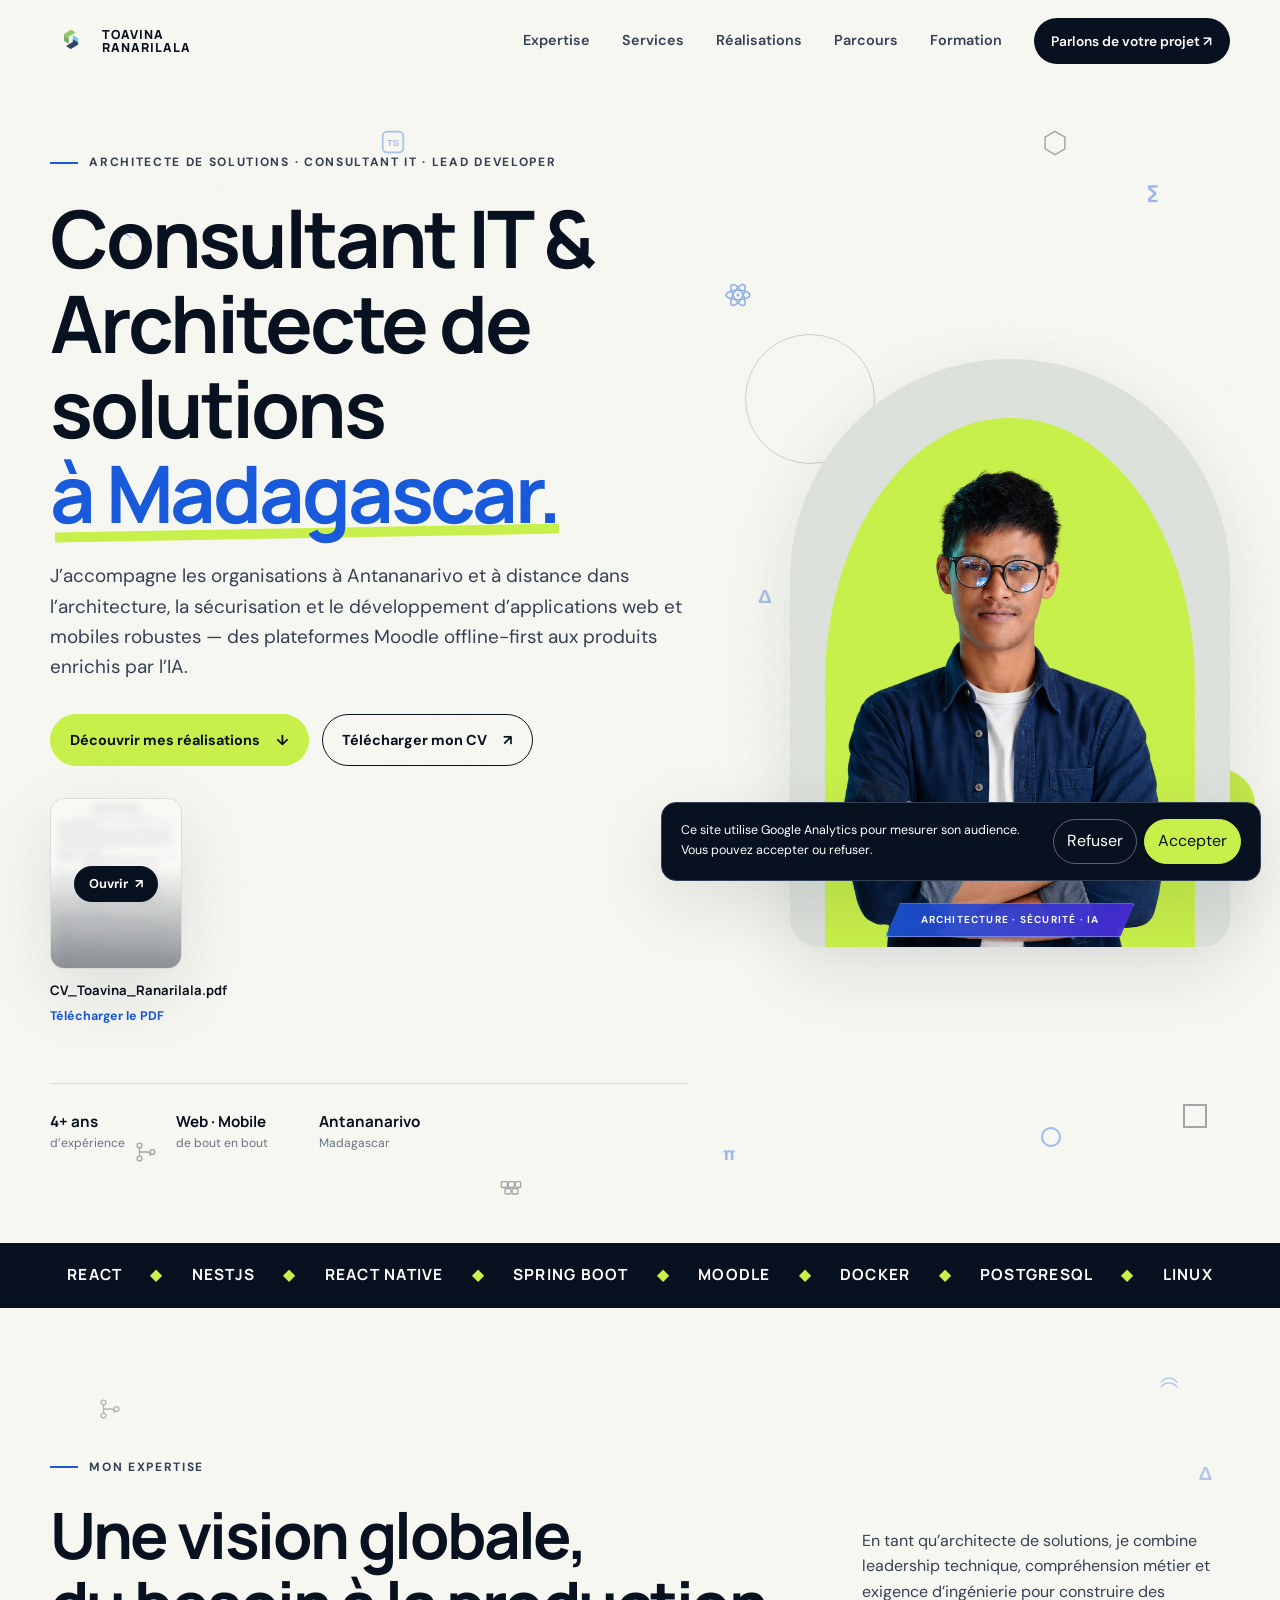
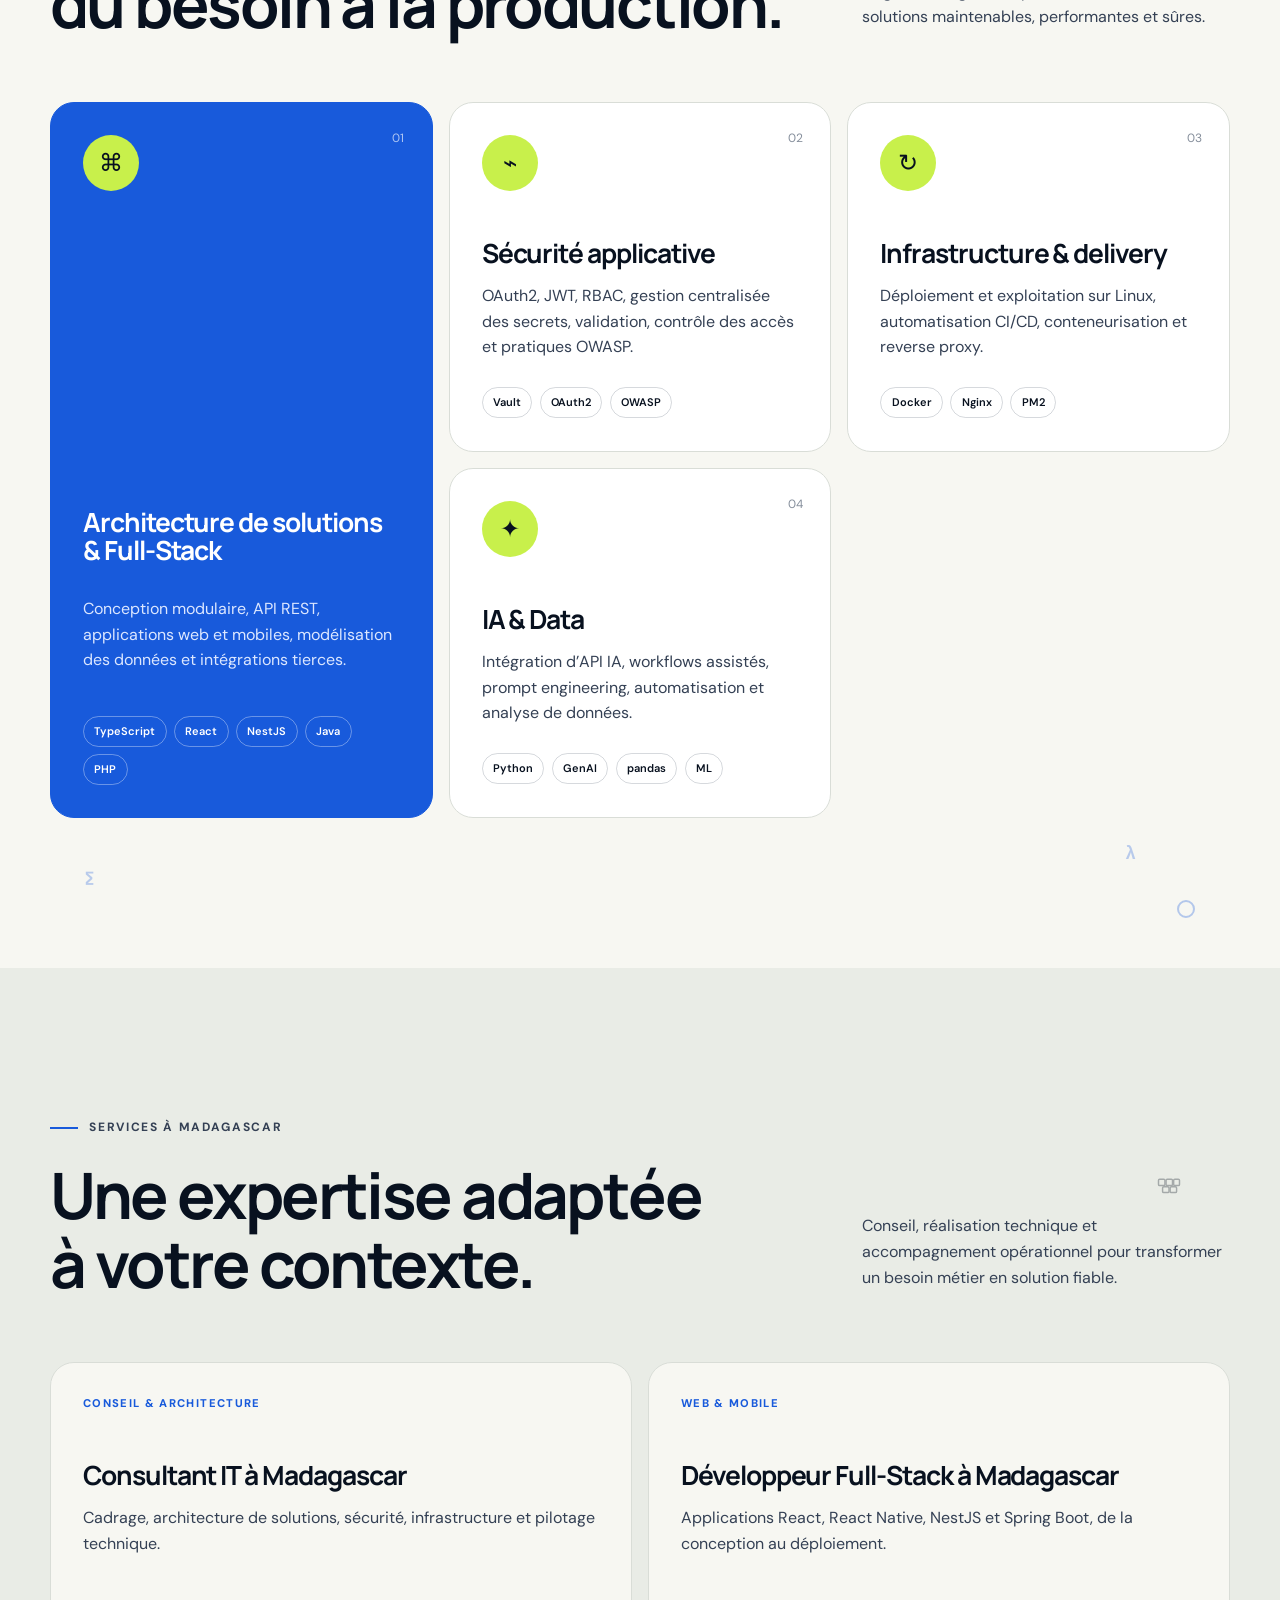
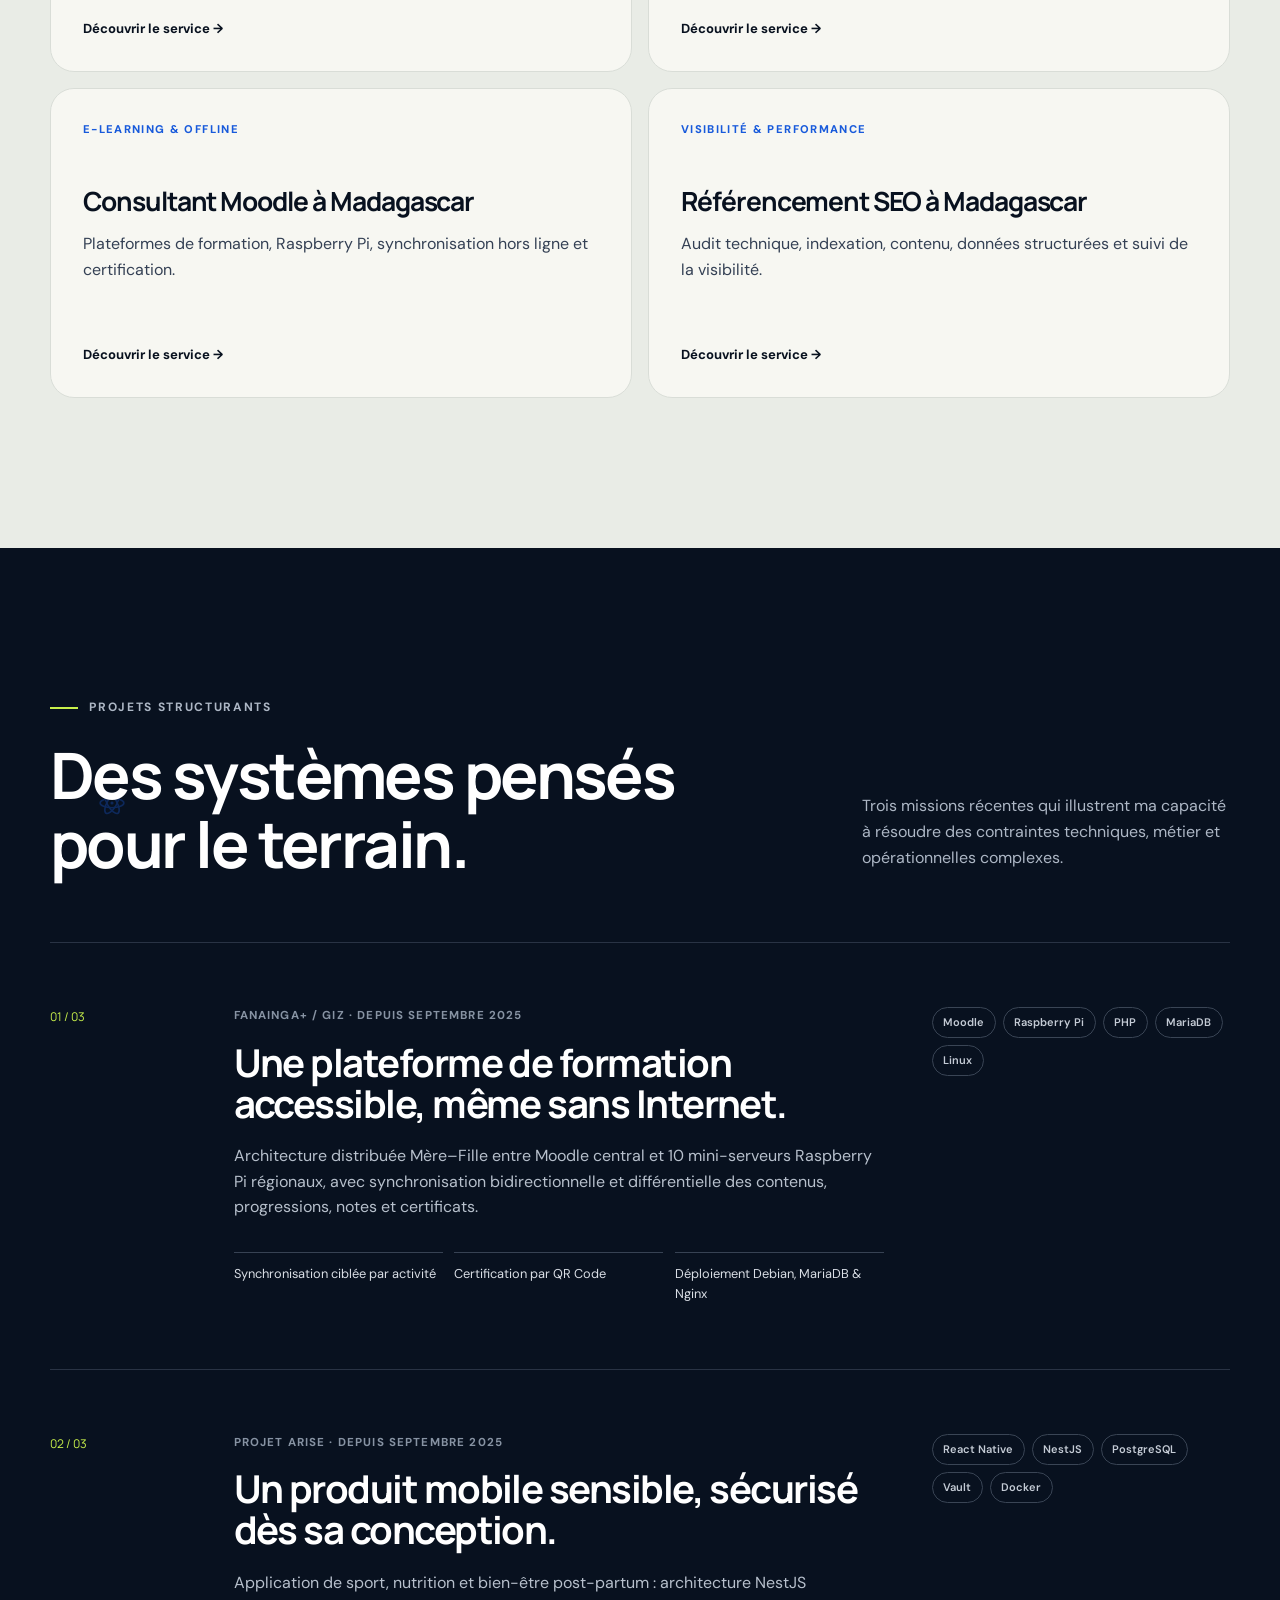
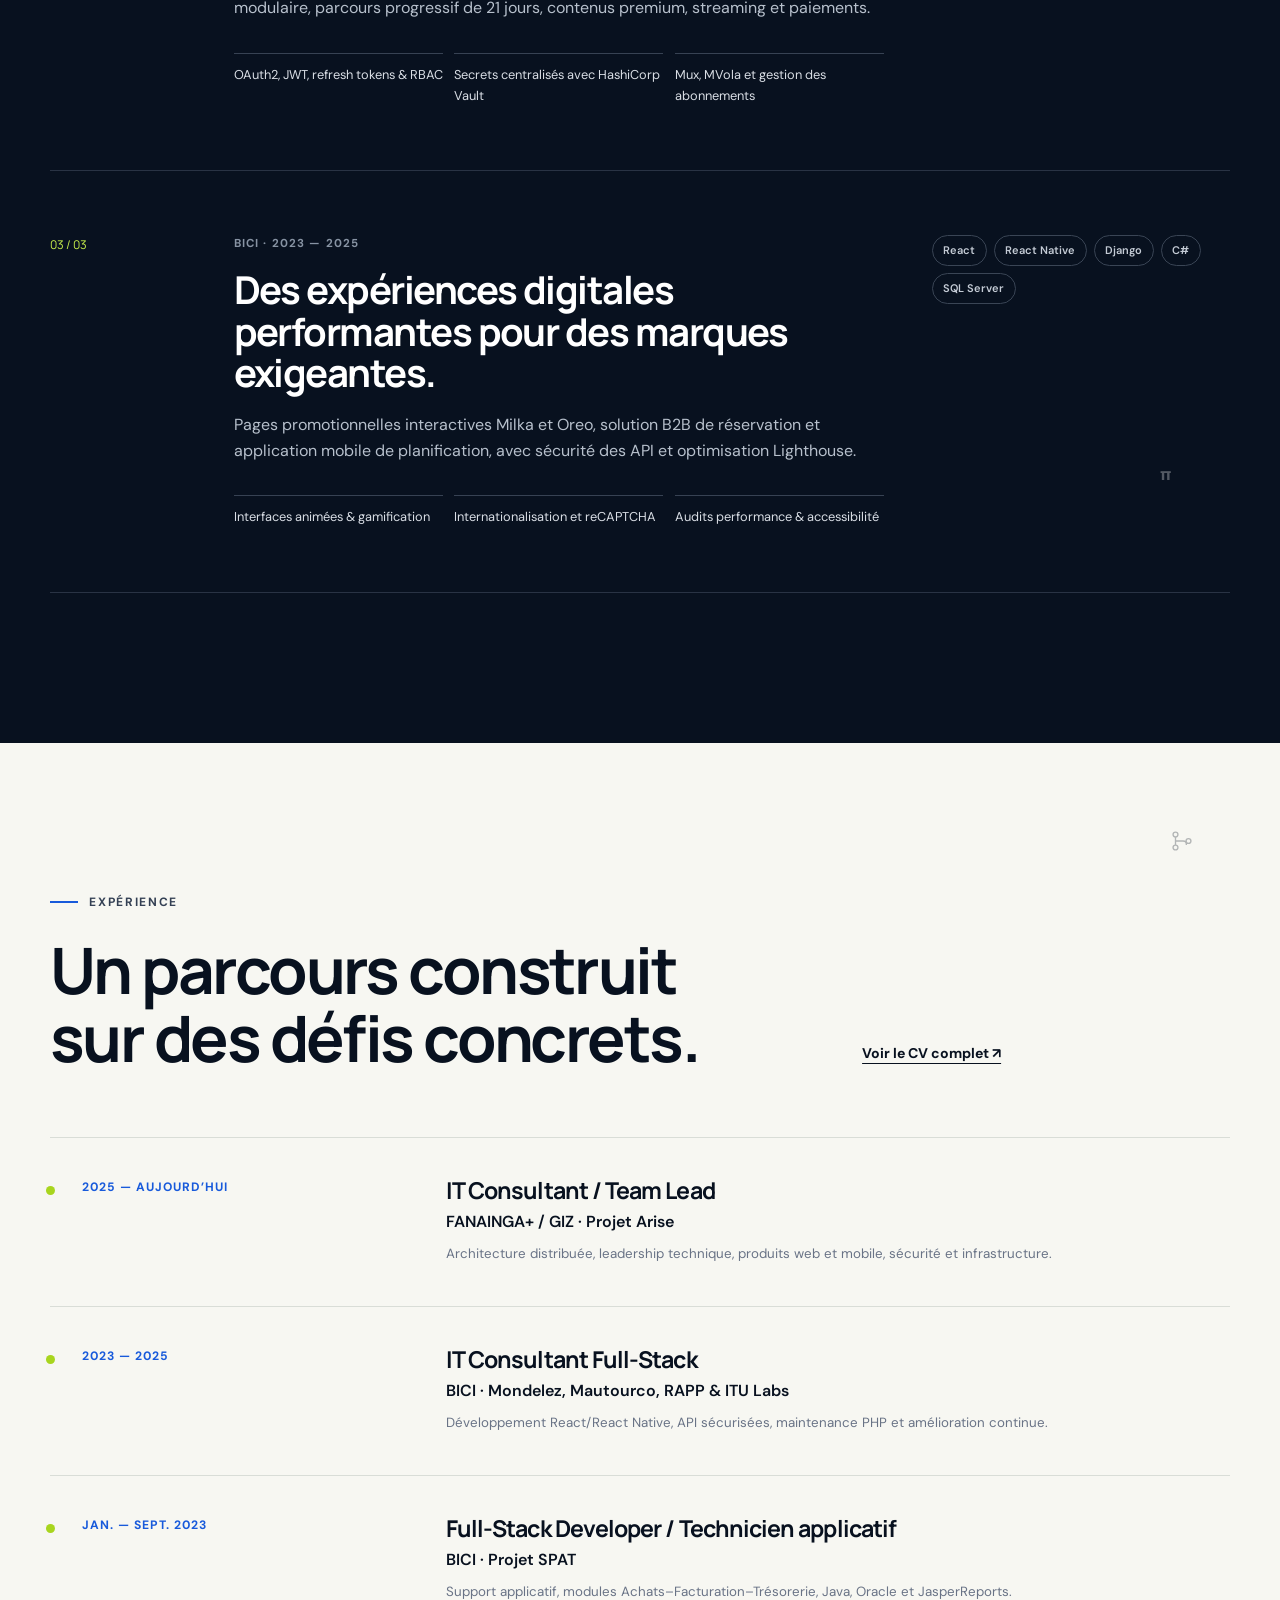
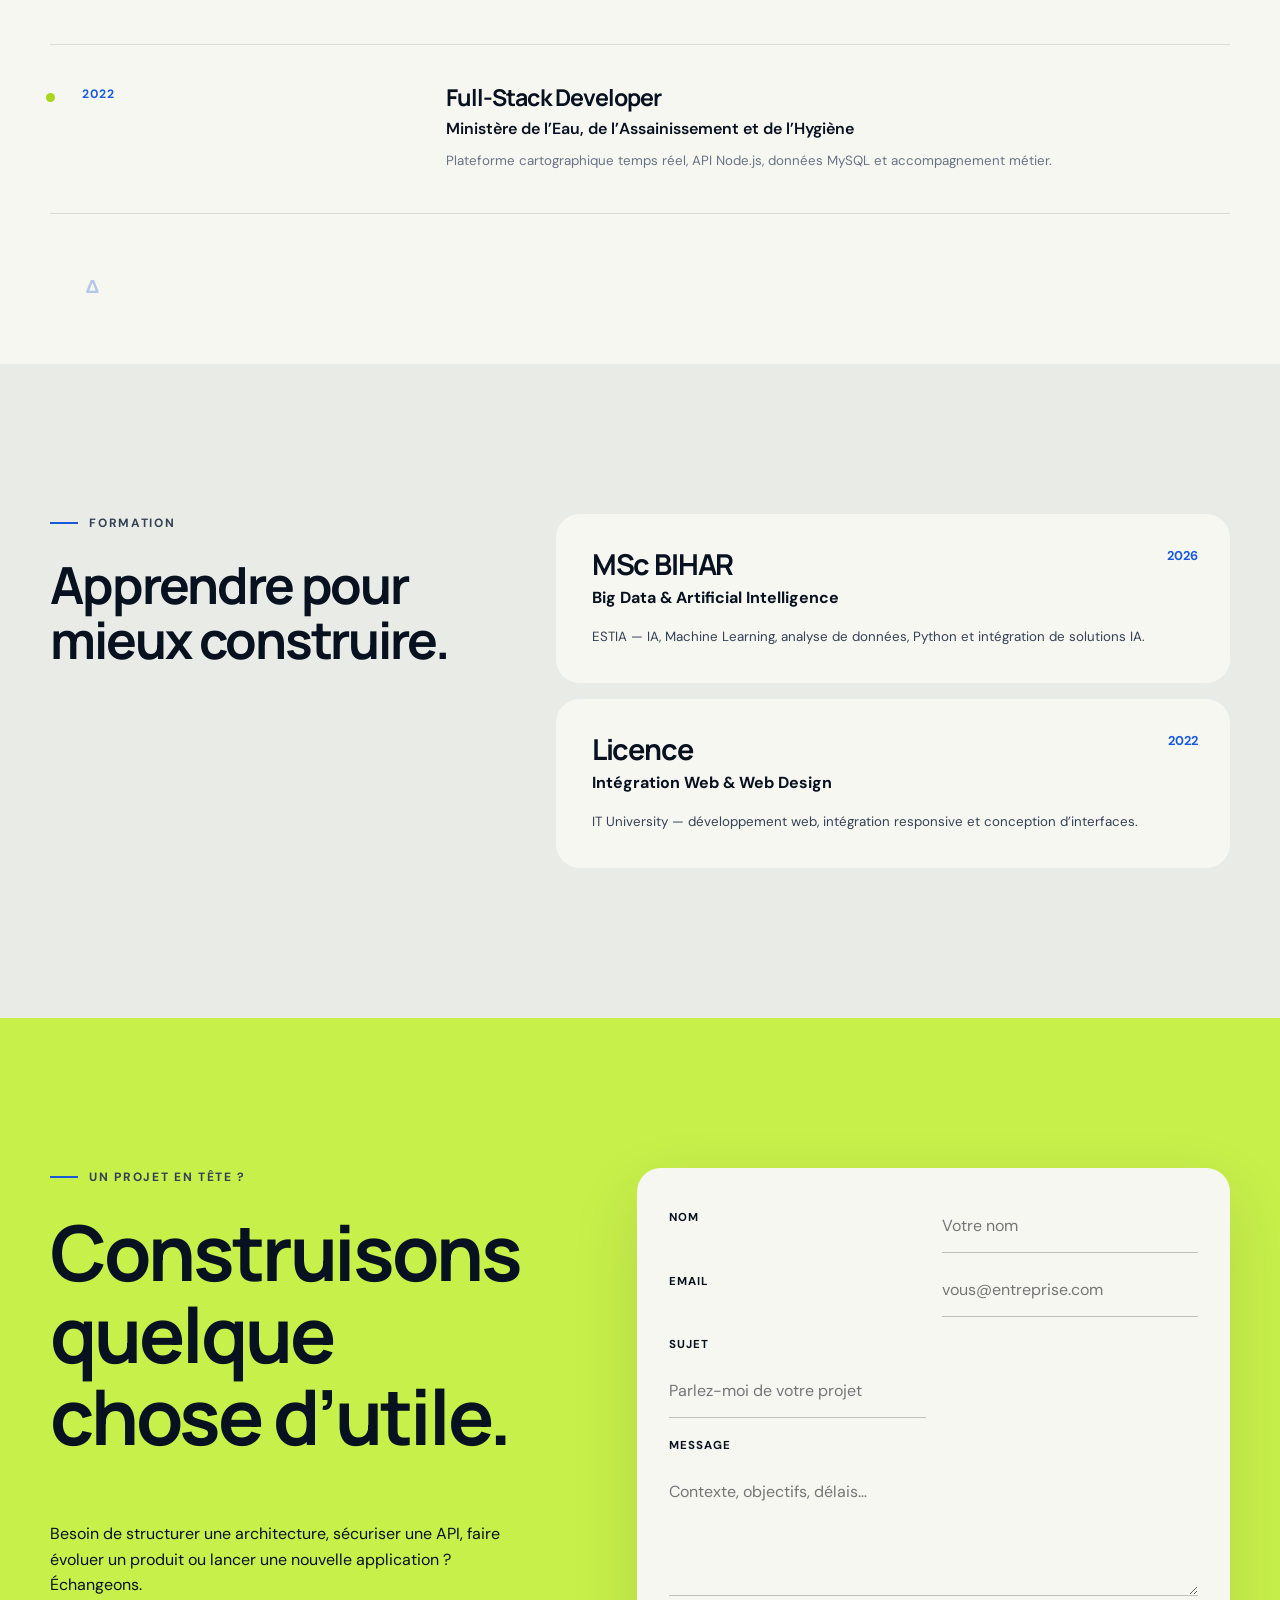
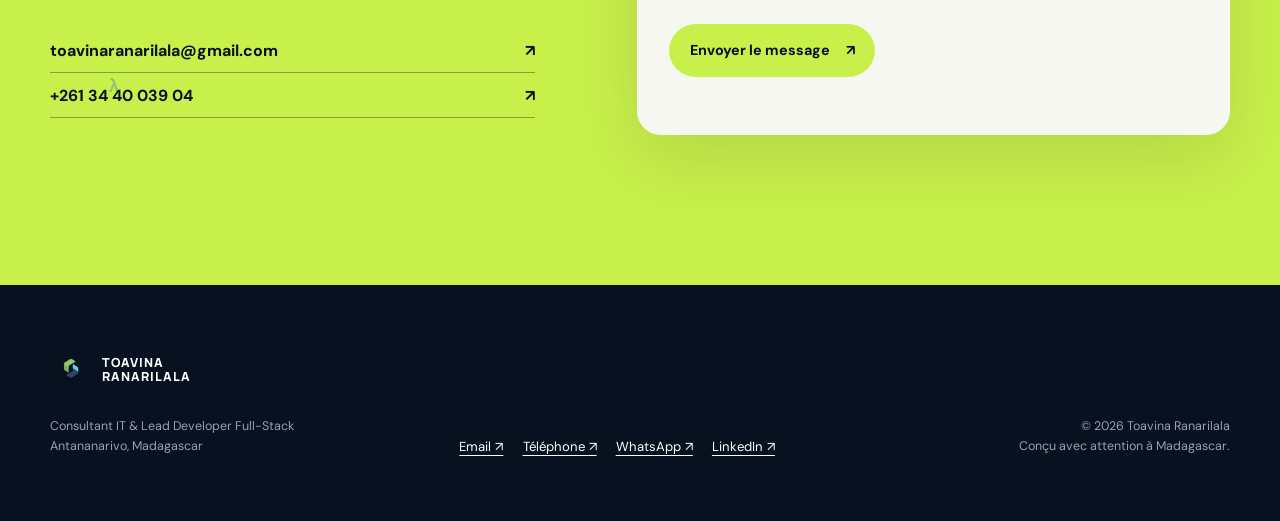
==== commit e1b116e5: "feat: aperçu CV style Gmail (blur + opacity) dans le hero" ====
--- a/index.html
+++ b/index.html
@@ -57,7 +57,8 @@
   <main id="contenu">
     <section class="hero shell" aria-labelledby="hero-title">
       <div class="deco deco-hero" aria-hidden="true"><svg class="deco-item deco-react" viewBox="0 0 48 48" fill="none" stroke="currentColor" stroke-width="2.5"><ellipse cx="24" cy="24" rx="19" ry="7.5"/><ellipse cx="24" cy="24" rx="19" ry="7.5" transform="rotate(60 24 24)"/><ellipse cx="24" cy="24" rx="19" ry="7.5" transform="rotate(120 24 24)"/><circle cx="24" cy="24" r="2.5" fill="currentColor" stroke="none"/></svg><svg class="deco-item deco-python" viewBox="0 0 48 48" fill="none" stroke="currentColor" stroke-width="2.5"><path d="M10 20c6-10 22-10 28 0"/><path d="M10 28c6-10 22-10 28 0"/></svg><svg class="deco-item deco-ts" viewBox="0 0 24 24" fill="none" stroke="currentColor" stroke-width="1.6"><rect x="2.5" y="2.5" width="19" height="19" rx="4"/><text x="12" y="15.8" text-anchor="middle" font-family="sans-serif" font-size="9" font-weight="bold" fill="currentColor" stroke="none">TS</text></svg><svg class="deco-item deco-node" viewBox="0 0 48 48" fill="none" stroke="currentColor" stroke-width="2.5"><path d="M24 4 41 14v20L24 44 7 34V14Z"/></svg><svg class="deco-item deco-docker" viewBox="0 0 48 48" fill="none" stroke="currentColor" stroke-width="2.5"><rect x="6" y="14" width="11" height="11" rx="2"/><rect x="19" y="14" width="11" height="11" rx="2"/><rect x="32" y="14" width="10" height="11" rx="2"/><rect x="13" y="27" width="11" height="10" rx="2"/><rect x="26" y="27" width="11" height="10" rx="2"/></svg><svg class="deco-item deco-git" viewBox="0 0 48 48" fill="none" stroke="currentColor" stroke-width="2.5"><circle cx="12" cy="12" r="4.5"/><circle cx="12" cy="36" r="4.5"/><circle cx="36" cy="24" r="4.5"/><path d="M12 16.5v15M12 24h14c4 0 6 1.5 6 5v2.5"/></svg><span class="deco-item deco-sum" aria-hidden="true">∑</span><span class="deco-item deco-pi" aria-hidden="true">π</span><span class="deco-item deco-delta" aria-hidden="true">Δ</span><span class="deco-item deco-lambda" aria-hidden="true">λ</span><span class="deco-item deco-circle" aria-hidden="true"></span><span class="deco-item deco-square" aria-hidden="true"></span></div>
-      <div class="hero-copy"><p class="eyebrow" data-aos="fade-up" data-aos-duration="500"><span></span> Architecte de solutions · Consultant IT · Lead Developer</p><h1 id="hero-title">Consultant IT & Architecte de solutions <em>à Madagascar.</em></h1><p class="hero-intro" data-aos="fade-up" data-aos-duration="500" data-aos-delay="100">J’accompagne les organisations à Antananarivo et à distance dans l’architecture, la sécurisation et le développement d’applications web et mobiles robustes — des plateformes Moodle offline-first aux produits enrichis par l’IA.</p><div class="hero-actions" data-aos="fade-up" data-aos-duration="500" data-aos-delay="200"><a class="button primary" href="#realisations">Découvrir mes réalisations <span>↓</span></a><a class="button secondary" href="assets/CV_Toavina_Ranarilala_ATS_Lisible.docx.pdf" download>Télécharger mon CV <span>↗</span></a></div><ul class="hero-meta" data-aos="fade-up" data-aos-duration="500" data-aos-delay="300" aria-label="Informations clés"><li><strong>4+ ans</strong><span>d’expérience</span></li><li><strong>Web · Mobile</strong><span>de bout en bout</span></li><li><strong>Antananarivo</strong><span>Madagascar</span></li></ul></div>
+      <div class="hero-copy"><p class="eyebrow" data-aos="fade-up" data-aos-duration="500"><span></span> Architecte de solutions · Consultant IT · Lead Developer</p><h1 id="hero-title">Consultant IT & Architecte de solutions <em>à Madagascar.</em></h1><p class="hero-intro" data-aos="fade-up" data-aos-duration="500" data-aos-delay="100">J’accompagne les organisations à Antananarivo et à distance dans l’architecture, la sécurisation et le développement d’applications web et mobiles robustes — des plateformes Moodle offline-first aux produits enrichis par l’IA.</p><div class="hero-actions" data-aos="fade-up" data-aos-duration="500" data-aos-delay="200"><a class="button primary" href="#realisations">Découvrir mes réalisations <span>↓</span></a><a class="button secondary" href="assets/CV_Toavina_Ranarilala_ATS_Lisible.docx.pdf" download>Télécharger mon CV <span>↗</span></a></div>
+      <div class="cv-attach" data-aos="fade-up" data-aos-duration="500" data-aos-delay="250"><a class="cv-attach-tile" href="assets/CV_Toavina_Ranarilala_ATS_Lisible.docx.pdf" target="_blank" rel="noopener" aria-label="Ouvrir l'aperçu du CV en PDF, nouvel onglet"><img class="cv-attach-bg" src="assets/cv-preview-1.png" alt="" aria-hidden="true" loading="lazy" decoding="async"><span class="cv-attach-btn">Ouvrir <span>↗</span></span></a><span class="cv-attach-meta"><strong class="cv-attach-name">CV_Toavina_Ranarilala.pdf</strong><a class="cv-attach-dl" href="assets/CV_Toavina_Ranarilala_ATS_Lisible.docx.pdf" download aria-label="Télécharger le CV au format PDF">Télécharger le PDF</a></span></div><ul class="hero-meta" data-aos="fade-up" data-aos-duration="500" data-aos-delay="300" aria-label="Informations clés"><li><strong>4+ ans</strong><span>d’expérience</span></li><li><strong>Web · Mobile</strong><span>de bout en bout</span></li><li><strong>Antananarivo</strong><span>Madagascar</span></li></ul></div>
       <div class="hero-visual"><div class="portrait-frame"><span class="portrait-label">Architecture · Sécurité · IA</span><picture><source media="(max-width: 650px)" srcset="assets/Toavina_mobile.png"><img src="assets/Toavina_web.png" width="768" height="1152" alt="Portrait de Toavina Ranarilala" fetchpriority="high"></picture></div><span class="orbit orbit-one" data-aos="fade" data-aos-duration="500" data-aos-delay="250"></span><span class="orbit orbit-two" data-aos="fade" data-aos-duration="500" data-aos-delay="350"></span></div>
     </section>
     <section class="trust-strip" aria-label="Technologies principales"><div class="marquee"><span>React</span><i>◆</i><span>NestJS</span><i>◆</i><span>React Native</span><i>◆</i><span>Spring Boot</span><i>◆</i><span>Moodle</span><i>◆</i><span>Docker</span><i>◆</i><span>PostgreSQL</span><i>◆</i><span>Linux</span></div></section>
--- a/assets/styles.css
+++ b/assets/styles.css
@@ -24,7 +24,7 @@
 @media(max-width:950px){.expertise-card.featured{min-height:430px}}
 @media(max-width:650px){.expertise-card.featured{min-height:0;padding-top:7rem}}
 .seo-services{background:#e9ece6}.seo-link-grid{display:grid;grid-template-columns:repeat(2,1fr);gap:1rem}.seo-link-card{min-height:310px;display:flex;flex-direction:column;padding:2rem;color:var(--ink);background:var(--paper);border:1px solid var(--line);border-radius:var(--radius);text-decoration:none;transition:transform .25s ease,box-shadow .25s ease}.seo-link-card:hover{transform:translateY(-6px);box-shadow:var(--shadow)}.seo-link-card>span{margin-bottom:3rem;color:var(--blue);font-size:.7rem;font-weight:800;text-transform:uppercase;letter-spacing:.12em}.seo-link-card h3{margin-bottom:1rem;font-size:1.65rem}.seo-link-card p{margin:0 0 2rem;color:var(--soft)}.seo-link-card strong{margin-top:auto;font-size:.82rem}@media(max-width:850px){.seo-link-grid{grid-template-columns:1fr}}.hero{position:relative}.deco{position:absolute;inset:0;z-index:0;pointer-events:none;overflow:hidden}.deco-item{position:absolute;display:block;color:var(--blue);opacity:.3}.hero-copy,.hero-visual{position:relative;z-index:1}
-.deco-hero .deco-react{top:11%;left:6%;width:30px;height:30px;opacity:.35;animation:deco-float 6s ease-in-out infinite alternate}.deco-hero .deco-python{top:5%;right:9%;width:28px;height:28px;opacity:.3;animation:deco-float 7s ease-in-out infinite alternate}.deco-hero .deco-ts{top:28%;left:60.5%;width:24px;height:24px;opacity:.3;animation:deco-drift 7s ease-in-out infinite alternate}.deco-hero .deco-node{top:47%;right:3.5%;width:28px;height:28px;color:var(--ink);opacity:.3;animation:deco-float 7s ease-in-out infinite alternate}.deco-hero .deco-docker{bottom:26%;left:60%;width:26px;height:26px;color:var(--ink);opacity:.3;animation:deco-drift 8s ease-in-out infinite alternate}.deco-hero .deco-git{bottom:7%;right:6%;width:26px;height:26px;color:var(--ink);opacity:.28;animation:deco-drift 9s ease-in-out infinite alternate}.deco-hero .deco-sum{top:8%;right:1.5%;font-size:1.3rem;font-weight:700;opacity:.35;animation:deco-breathe 6s ease-in-out infinite alternate}.deco-hero .deco-pi{bottom:9%;right:2%;font-size:1.2rem;font-weight:700;opacity:.3;animation:deco-breathe 7s ease-in-out infinite alternate}.deco-hero .deco-delta{top:13%;left:2%;font-size:1.2rem;font-weight:700;opacity:.3;animation:deco-float 8s ease-in-out infinite alternate}.deco-hero .deco-lambda{bottom:5%;left:3%;font-size:1.1rem;font-weight:700;opacity:.28;animation:deco-drift 6s ease-in-out infinite alternate}.deco-hero .deco-circle{top:6%;left:1.5%;width:18px;height:18px;border:2px solid var(--blue);border-radius:50%;opacity:.3;animation:deco-breathe 6s ease-in-out infinite alternate}.deco-hero .deco-square{bottom:4%;left:9%;width:16px;height:16px;border:2px solid var(--ink);opacity:.28;animation:deco-spin 10s linear infinite}
+.deco-hero .deco-react{top:17%;left:57%;width:30px;height:30px;opacity:.45;animation:deco-float 4.6s ease-in-out infinite alternate}.deco-hero .deco-python{top:12%;left:5%;width:28px;height:28px;opacity:.4;animation:deco-float 4.2s ease-in-out infinite alternate}.deco-hero .deco-ts{top:4%;left:28%;width:26px;height:26px;opacity:.35;animation:deco-drift 5s ease-in-out infinite alternate}.deco-hero .deco-node{top:4%;left:84%;width:28px;height:28px;color:var(--ink);opacity:.35;animation:deco-float-drift 4.4s ease-in-out infinite alternate}.deco-hero .deco-docker{top:94%;left:38%;width:26px;height:26px;color:var(--ink);opacity:.35;animation:deco-float 4.4s ease-in-out infinite alternate}.deco-hero .deco-git{top:91%;left:7%;width:26px;height:26px;color:var(--ink);opacity:.35;animation:deco-drift 5.6s ease-in-out infinite alternate}.deco-hero .deco-sum{top:8%;left:93%;font-size:1.4rem;font-weight:700;opacity:.4;animation:deco-spin 9s linear infinite}.deco-hero .deco-pi{top:91%;left:57%;font-size:1.2rem;font-weight:700;opacity:.4;animation:deco-breathe 4.6s ease-in-out infinite alternate}.deco-hero .deco-delta{top:43%;left:60%;font-size:1.2rem;font-weight:700;opacity:.35;animation:deco-breathe 5.4s ease-in-out infinite alternate}.deco-hero .deco-lambda{top:66%;left:56%;font-size:1.2rem;font-weight:700;opacity:.35;animation:deco-drift 4.2s ease-in-out infinite alternate}.deco-hero .deco-circle{top:90%;left:84%;width:20px;height:20px;border:2px solid var(--blue);border-radius:50%;opacity:.4;animation:deco-breathe 4s ease-in-out infinite alternate}.deco-hero .deco-square{top:88%;left:96%;width:24px;height:24px;border:2px solid var(--ink);opacity:.35;animation:deco-spin 7s linear infinite}
 #expertise{position:relative}#expertise .section-heading,#expertise .expertise-grid{position:relative;z-index:1}
 .deco-expertise .deco-python{top:5%;right:4%;width:28px;height:28px;opacity:.3;animation:deco-float 7s ease-in-out infinite alternate}.deco-expertise .deco-git{top:7%;left:4%;width:26px;height:26px;color:var(--ink);opacity:.28;animation:deco-drift 8s ease-in-out infinite alternate}.deco-expertise .deco-delta{top:12%;right:1.5%;font-size:1.2rem;font-weight:700;opacity:.3;animation:deco-breathe 6s ease-in-out infinite alternate}.deco-expertise .deco-sum{bottom:6%;left:3%;font-size:1.1rem;font-weight:700;opacity:.28;animation:deco-float 7s ease-in-out infinite alternate}.deco-expertise .deco-lambda{bottom:8%;right:8%;font-size:1.1rem;font-weight:700;opacity:.28;animation:deco-drift 6s ease-in-out infinite alternate}.deco-expertise .deco-circle{bottom:4%;right:3%;width:18px;height:18px;border:2px solid var(--blue);border-radius:50%;opacity:.3;animation:deco-breathe 6s ease-in-out infinite alternate}
 #services,#realisations,#parcours,#contact{position:relative}#services .shell,#realisations .shell,#parcours .section-heading,#parcours .timeline,#contact .shell{position:relative;z-index:1}
@@ -32,5 +32,6 @@
 .deco-realisations .deco-react{top:6%;left:4%;width:30px;height:30px;opacity:.32;animation:deco-float 7s ease-in-out infinite alternate}.deco-realisations .deco-pi{bottom:7%;right:5%;font-size:1.1rem;font-weight:700;color:#fff;opacity:.3;animation:deco-drift 7s ease-in-out infinite alternate}
 .deco-parcours .deco-git{top:7%;right:3%;width:26px;height:26px;color:var(--ink);opacity:.28;animation:deco-drift 8s ease-in-out infinite alternate}.deco-parcours .deco-delta{bottom:5%;left:3%;font-size:1.2rem;font-weight:700;opacity:.3;animation:deco-breathe 6s ease-in-out infinite alternate}
 .deco-contact .deco-node{top:7%;right:3%;width:28px;height:28px;color:var(--ink);opacity:.3;animation:deco-float 7s ease-in-out infinite alternate}.deco-contact .deco-lambda{bottom:6%;left:5%;font-size:1.1rem;font-weight:700;opacity:.3;animation:deco-float 6s ease-in-out infinite alternate}
-@keyframes deco-float{from{transform:translateY(0)}to{transform:translateY(-12px)}}@keyframes deco-drift{from{transform:translateX(0)}to{transform:translateX(14px)}}@keyframes deco-breathe{from{transform:scale(1)}to{transform:scale(1.15)}}@keyframes deco-spin{from{transform:rotate(0)}to{transform:rotate(360deg)}}
-@media(max-width:950px){.deco-hero .deco-ts,.deco-hero .deco-docker{display:none}}@media(max-width:650px){.deco-hero .deco-python,.deco-hero .deco-node,.deco-hero .deco-delta,.deco-hero .deco-circle,.deco-hero .deco-square,.deco-expertise .deco-git,.deco-expertise .deco-lambda,.deco-services .deco-sum,.deco-realisations .deco-pi,.deco-parcours .deco-delta,.deco-contact .deco-lambda{display:none}.deco-hero .deco-react{top:2%;left:4%;width:24px;height:24px}.deco-hero .deco-sum{top:2%;right:2%;font-size:1.1rem}.deco-hero .deco-git{bottom:4%;left:4%;width:22px;height:22px}.deco-hero .deco-pi{bottom:3%;right:3%;font-size:1rem}.deco-expertise .deco-python{top:3%;right:4%;width:22px;height:22px}.deco-expertise .deco-circle{bottom:4%;right:3%;width:16px;height:16px}.deco-services .deco-docker{top:4%;right:4%;width:22px;height:22px}.deco-realisations .deco-react{top:4%;left:4%;width:24px;height:24px}.deco-parcours .deco-git{top:4%;right:4%;width:20px;height:20px}.deco-contact .deco-node{top:4%;right:4%;width:22px;height:22px}}
+@keyframes deco-float{from{transform:translateY(0)}to{transform:translateY(-22px)}}@keyframes deco-drift{from{transform:translateX(0)}to{transform:translateX(24px)}}@keyframes deco-float-drift{from{transform:translate(0,0)}to{transform:translate(14px,-16px)}}@keyframes deco-breathe{from{transform:scale(1)}to{transform:scale(1.22)}}@keyframes deco-spin{from{transform:rotate(0)}to{transform:rotate(360deg)}}
+@media(max-width:950px){.deco-hero .deco-ts,.deco-hero .deco-docker{display:none}}@media(max-width:650px){.deco-hero .deco-python,.deco-hero .deco-node,.deco-hero .deco-delta,.deco-hero .deco-circle,.deco-hero .deco-square,.deco-hero .deco-lambda,.deco-expertise .deco-git,.deco-expertise .deco-lambda,.deco-services .deco-sum,.deco-realisations .deco-pi,.deco-parcours .deco-delta,.deco-contact .deco-lambda{display:none}.deco-hero .deco-react{left:8%;top:6%;width:26px;height:26px}.deco-hero .deco-sum{right:85%;top:5%;font-size:1.3rem}.deco-hero .deco-git{left:6%;bottom:60%;width:22px;height:22px}.deco-hero .deco-pi{right:8%;bottom:55%;font-size:1.2rem}.deco-expertise .deco-python{top:3%;right:4%;width:22px;height:22px}.deco-expertise .deco-circle{bottom:4%;right:3%;width:16px;height:16px}.deco-services .deco-docker{top:4%;right:4%;width:22px;height:22px}.deco-realisations .deco-react{top:4%;left:4%;width:24px;height:24px}.deco-parcours .deco-git{top:4%;right:4%;width:20px;height:20px}.deco-contact .deco-node{top:4%;right:4%;width:22px;height:22px}}
+.cv-attach{display:inline-flex;flex-direction:column;align-items:flex-start;gap:.7rem;margin-top:2rem}.cv-attach-tile{position:relative;display:grid;place-items:center;width:132px;aspect-ratio:510/660;border:1px solid var(--line);border-radius:14px;overflow:hidden;background:var(--paper);box-shadow:var(--shadow);color:#fff;text-decoration:none}.cv-attach-bg{position:absolute;inset:0;width:100%;height:100%;object-fit:cover;filter:blur(3px);opacity:.3;transform:scale(1.06)}.cv-attach-tile:after{content:"";position:absolute;inset:0;z-index:1;background:linear-gradient(180deg,rgba(8,17,31,0) 40%,rgba(8,17,31,.45))}.cv-attach-btn{position:relative;z-index:2;display:inline-flex;align-items:center;gap:.45rem;padding:.5rem .95rem;border-radius:99px;background:var(--ink);font-size:.8rem;font-weight:700;transition:transform .2s ease,box-shadow .2s ease}.cv-attach-tile:hover .cv-attach-btn{transform:translateY(-2px);box-shadow:0 10px 22px rgba(8,17,31,.35)}.cv-attach-meta{display:flex;flex-direction:column;gap:.35rem}.cv-attach-name{max-width:220px;color:var(--ink);font-family:Manrope,sans-serif;font-size:.82rem;font-weight:700;white-space:nowrap;overflow:hidden;text-overflow:ellipsis}.cv-attach-dl{color:var(--blue);font-size:.78rem;font-weight:700;text-decoration:none}.cv-attach-dl:hover{text-decoration:underline}.cv-attach-tile:focus-visible{outline:3px solid var(--blue);outline-offset:2px}.cv-attach-dl:focus-visible{outline:2px solid var(--blue);outline-offset:2px;border-radius:4px}@media(max-width:650px){.cv-attach{flex-direction:row;align-items:center;margin-top:1.2rem}.cv-attach-tile{width:96px}.cv-attach-name{max-width:170px}}
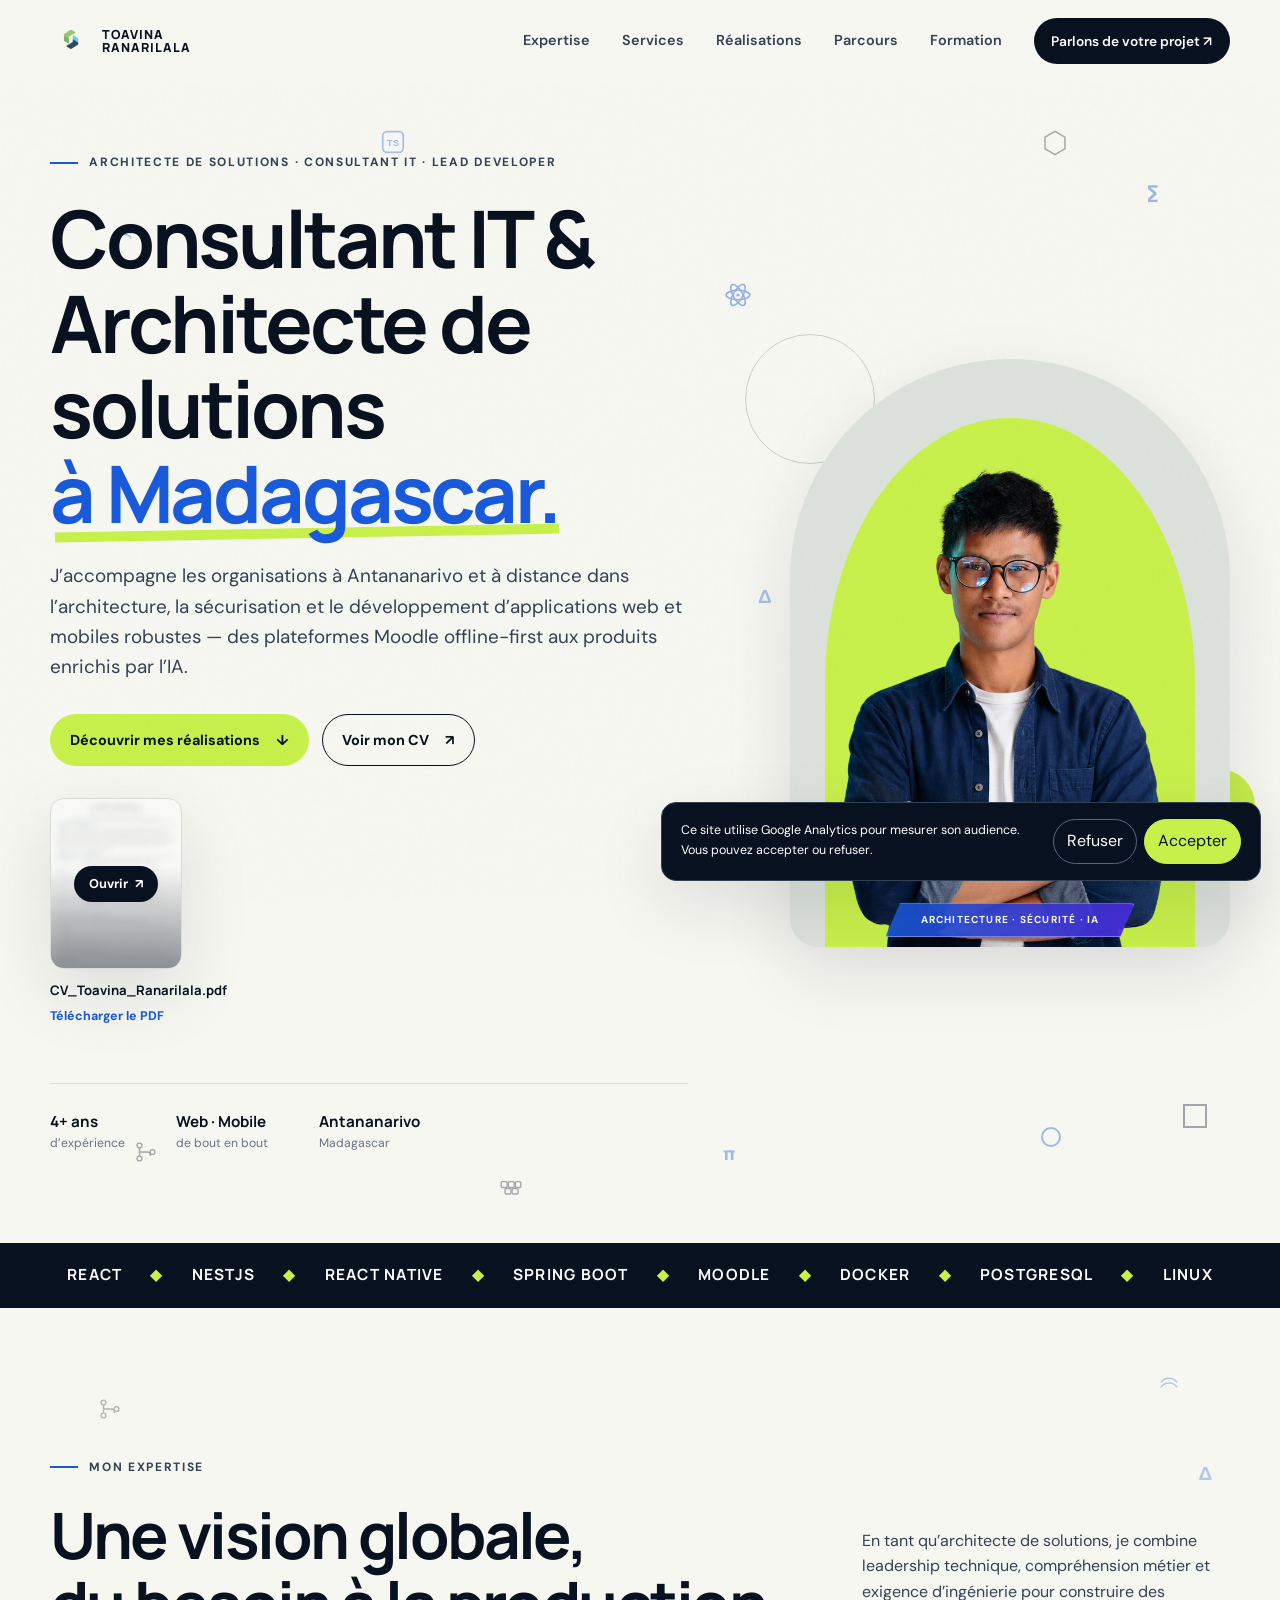
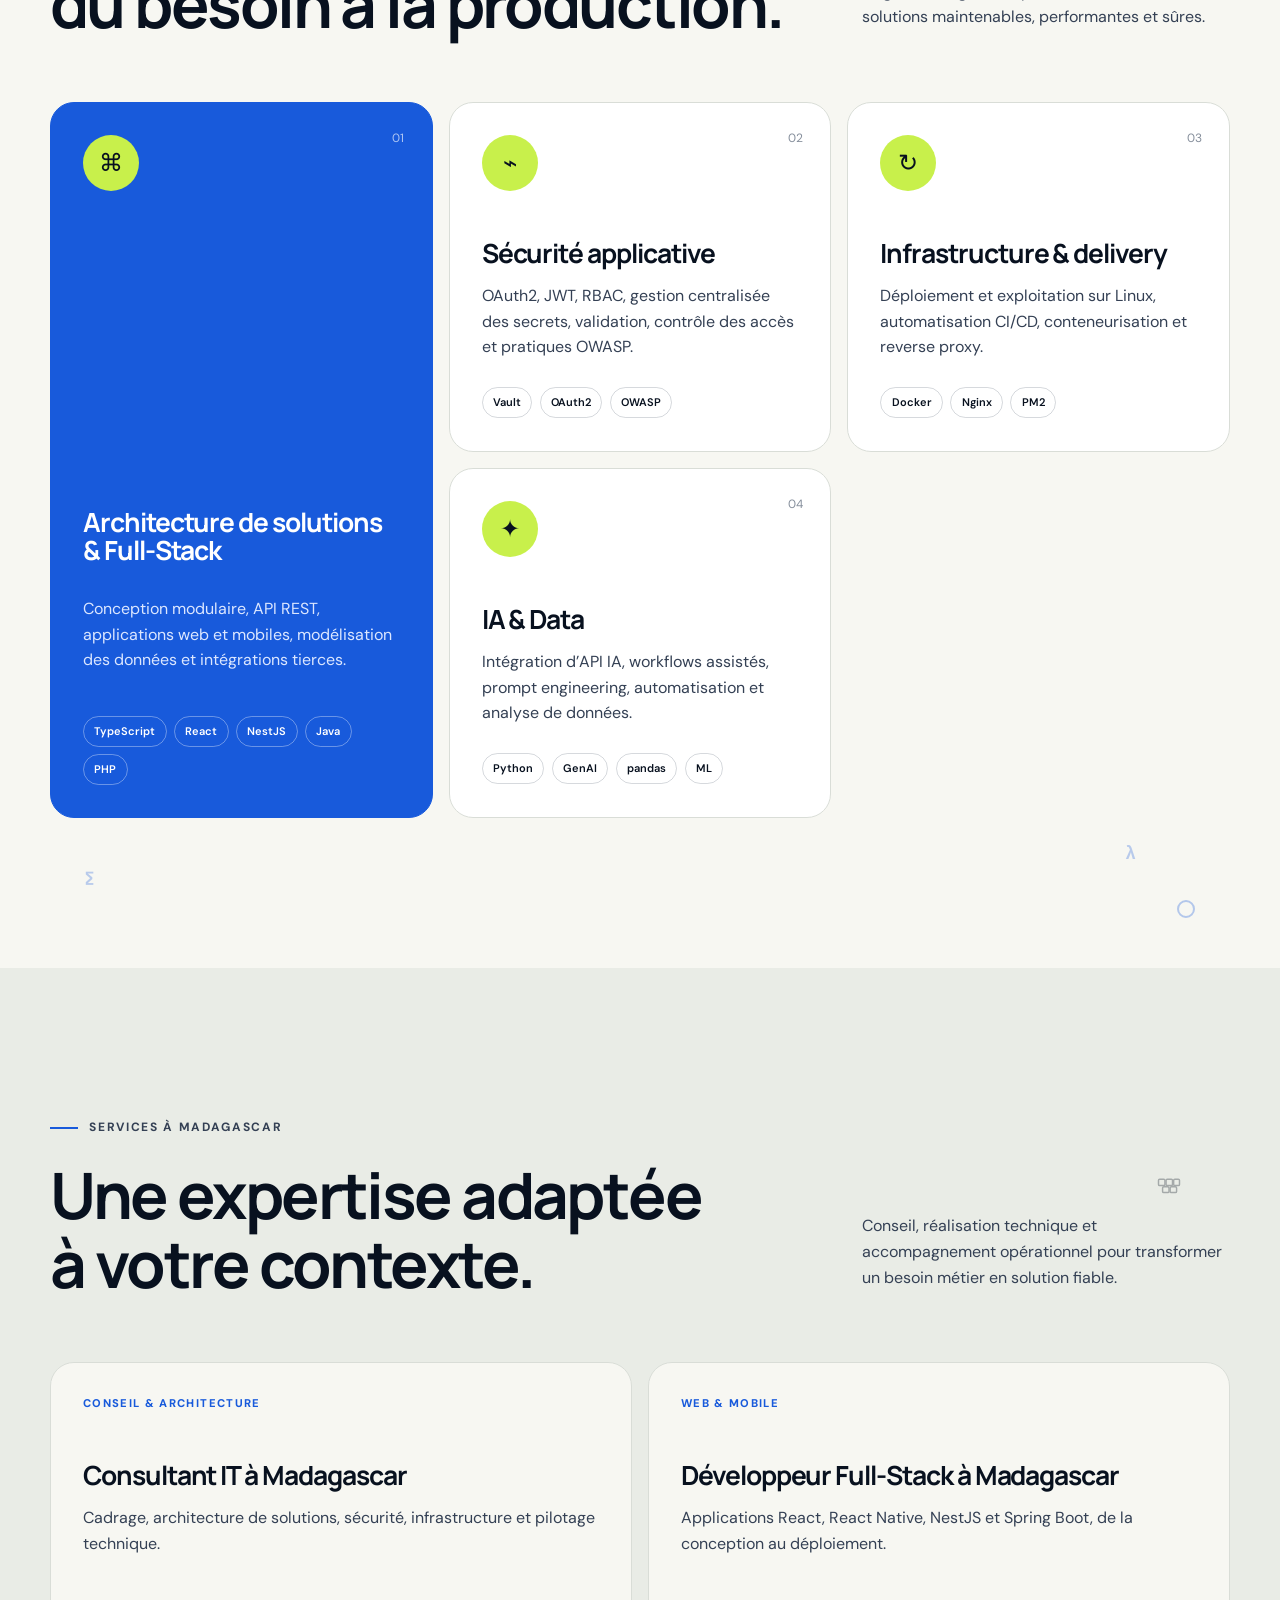
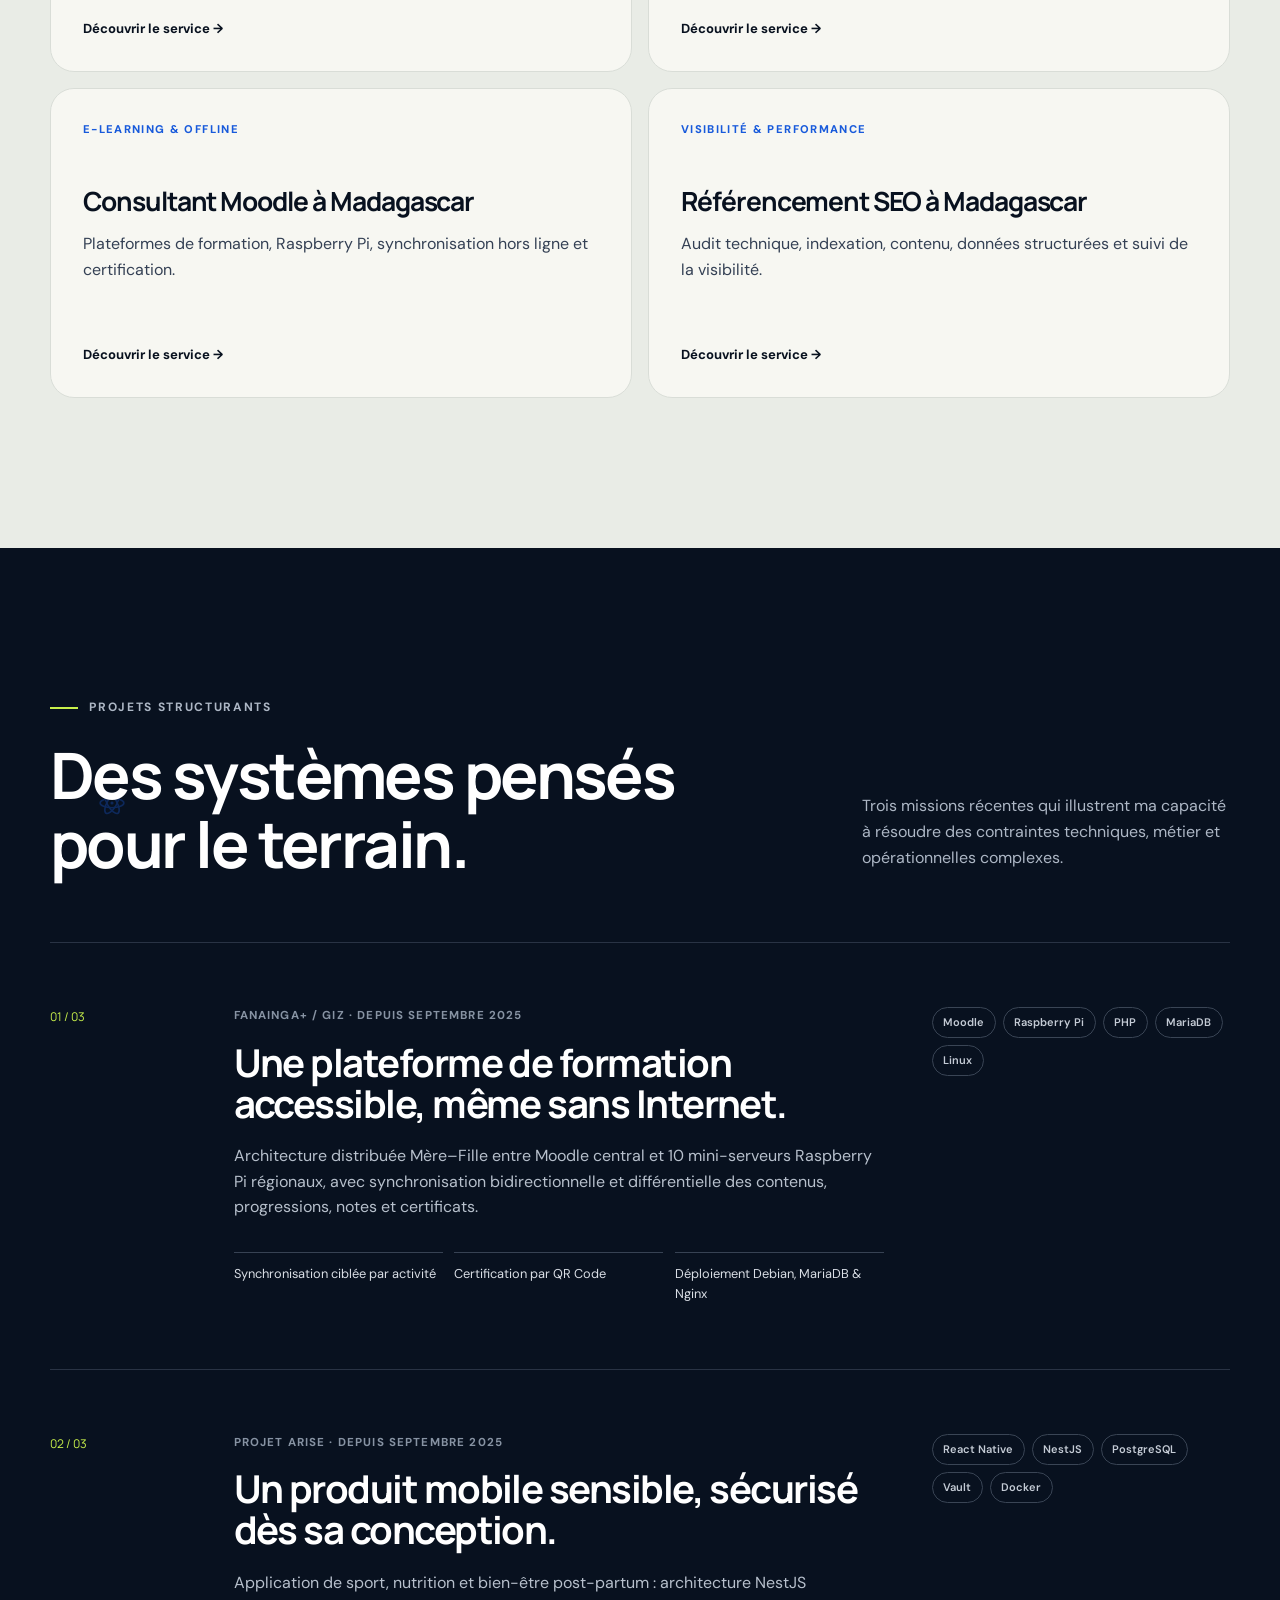
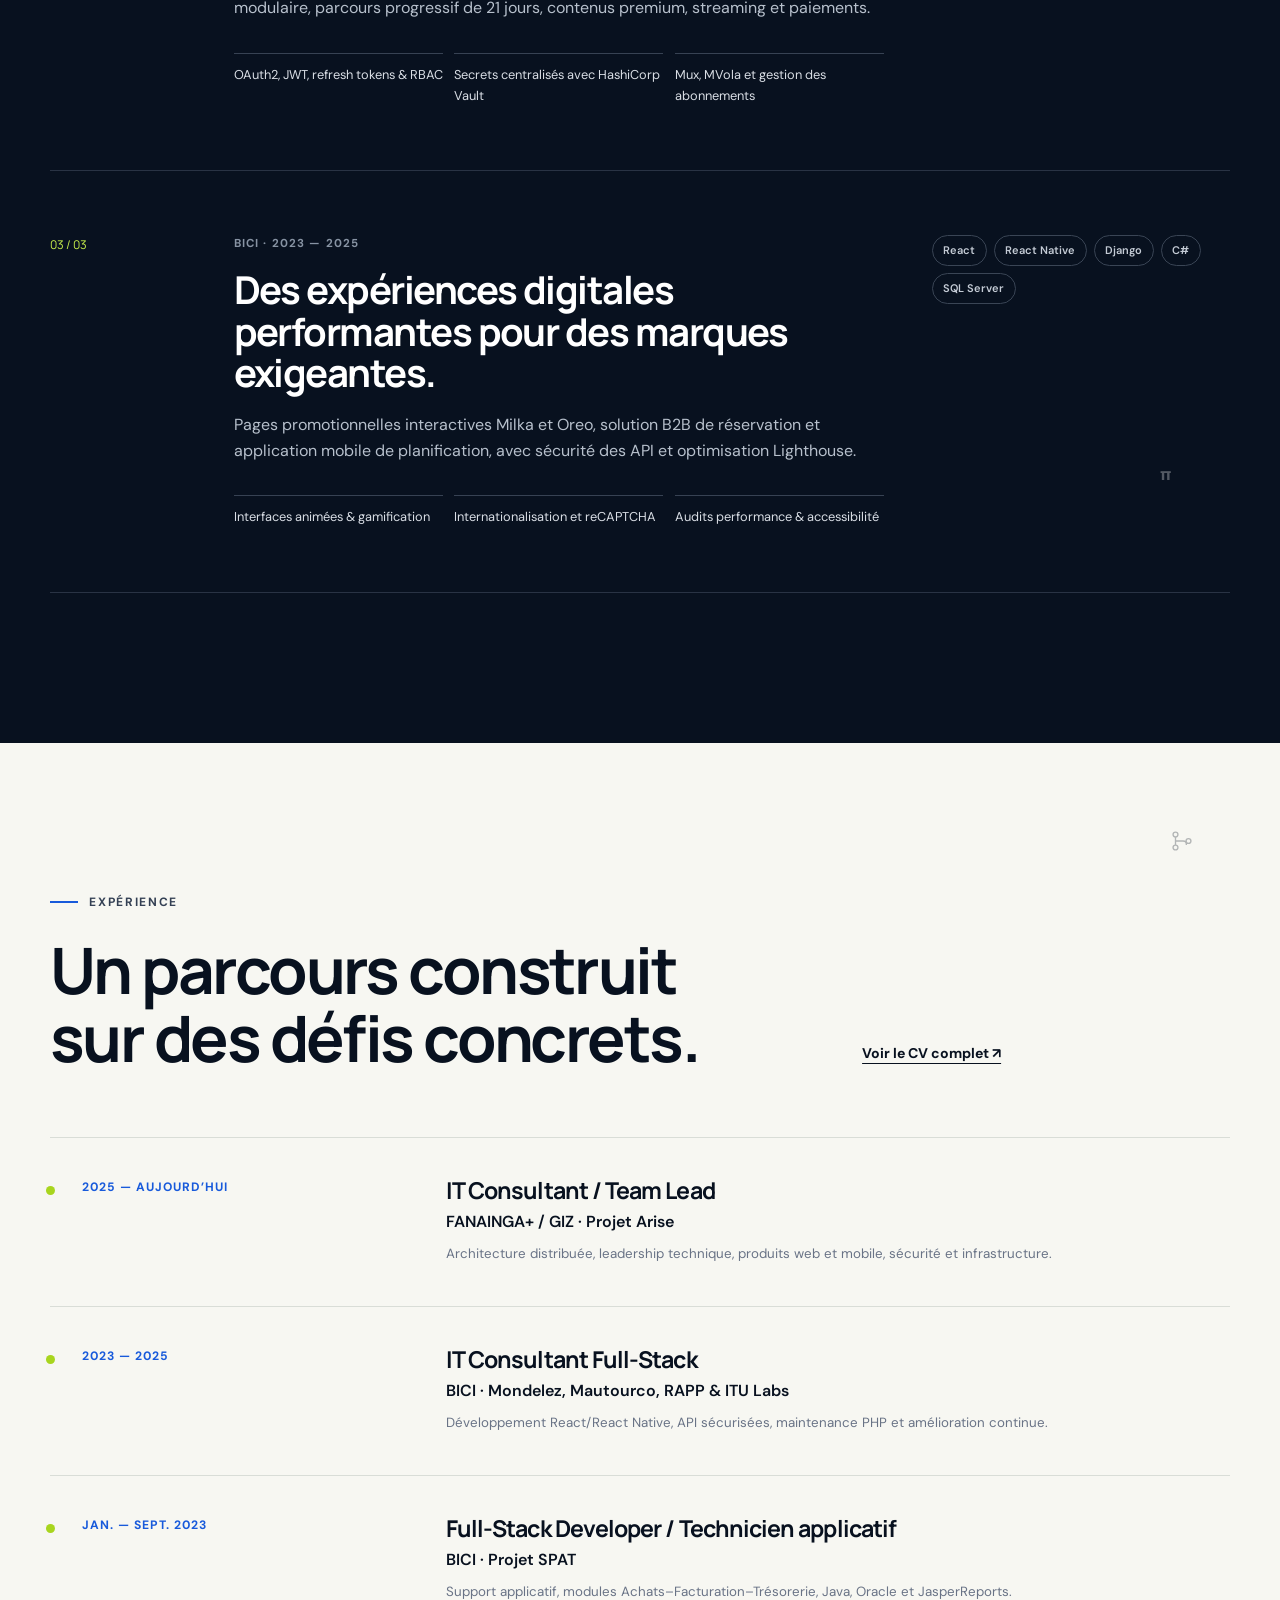
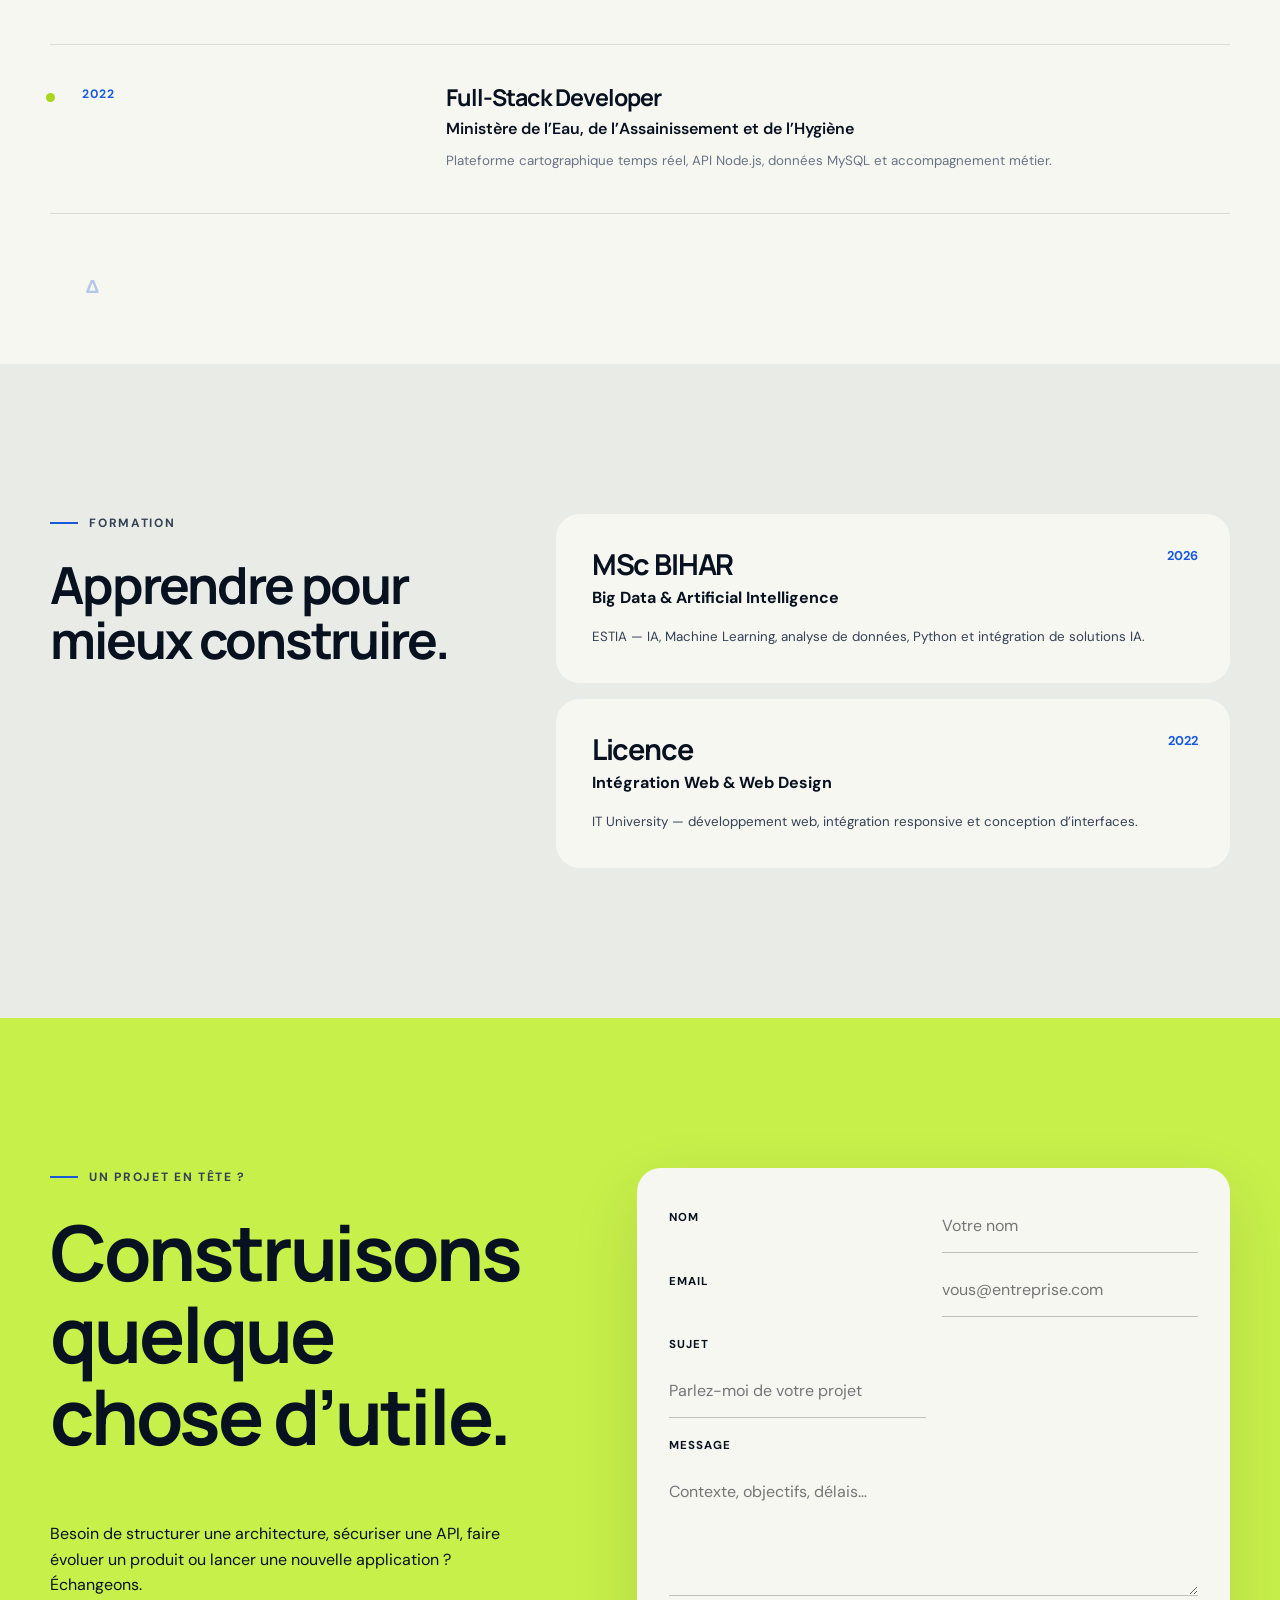
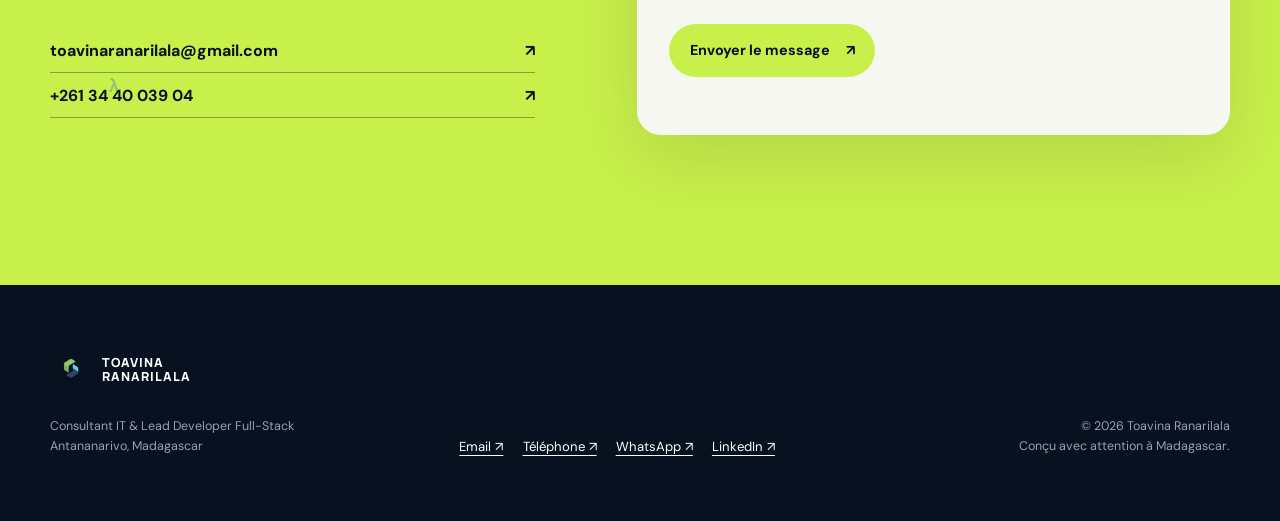
==== commit d962c9ea: "feat: le bouton CV du hero ouvre le CV, texte Voir mon CV" ====
--- a/index.html
+++ b/index.html
@@ -57,7 +57,7 @@
   <main id="contenu">
     <section class="hero shell" aria-labelledby="hero-title">
       <div class="deco deco-hero" aria-hidden="true"><svg class="deco-item deco-react" viewBox="0 0 48 48" fill="none" stroke="currentColor" stroke-width="2.5"><ellipse cx="24" cy="24" rx="19" ry="7.5"/><ellipse cx="24" cy="24" rx="19" ry="7.5" transform="rotate(60 24 24)"/><ellipse cx="24" cy="24" rx="19" ry="7.5" transform="rotate(120 24 24)"/><circle cx="24" cy="24" r="2.5" fill="currentColor" stroke="none"/></svg><svg class="deco-item deco-python" viewBox="0 0 48 48" fill="none" stroke="currentColor" stroke-width="2.5"><path d="M10 20c6-10 22-10 28 0"/><path d="M10 28c6-10 22-10 28 0"/></svg><svg class="deco-item deco-ts" viewBox="0 0 24 24" fill="none" stroke="currentColor" stroke-width="1.6"><rect x="2.5" y="2.5" width="19" height="19" rx="4"/><text x="12" y="15.8" text-anchor="middle" font-family="sans-serif" font-size="9" font-weight="bold" fill="currentColor" stroke="none">TS</text></svg><svg class="deco-item deco-node" viewBox="0 0 48 48" fill="none" stroke="currentColor" stroke-width="2.5"><path d="M24 4 41 14v20L24 44 7 34V14Z"/></svg><svg class="deco-item deco-docker" viewBox="0 0 48 48" fill="none" stroke="currentColor" stroke-width="2.5"><rect x="6" y="14" width="11" height="11" rx="2"/><rect x="19" y="14" width="11" height="11" rx="2"/><rect x="32" y="14" width="10" height="11" rx="2"/><rect x="13" y="27" width="11" height="10" rx="2"/><rect x="26" y="27" width="11" height="10" rx="2"/></svg><svg class="deco-item deco-git" viewBox="0 0 48 48" fill="none" stroke="currentColor" stroke-width="2.5"><circle cx="12" cy="12" r="4.5"/><circle cx="12" cy="36" r="4.5"/><circle cx="36" cy="24" r="4.5"/><path d="M12 16.5v15M12 24h14c4 0 6 1.5 6 5v2.5"/></svg><span class="deco-item deco-sum" aria-hidden="true">∑</span><span class="deco-item deco-pi" aria-hidden="true">π</span><span class="deco-item deco-delta" aria-hidden="true">Δ</span><span class="deco-item deco-lambda" aria-hidden="true">λ</span><span class="deco-item deco-circle" aria-hidden="true"></span><span class="deco-item deco-square" aria-hidden="true"></span></div>
-      <div class="hero-copy"><p class="eyebrow" data-aos="fade-up" data-aos-duration="500"><span></span> Architecte de solutions · Consultant IT · Lead Developer</p><h1 id="hero-title">Consultant IT & Architecte de solutions <em>à Madagascar.</em></h1><p class="hero-intro" data-aos="fade-up" data-aos-duration="500" data-aos-delay="100">J’accompagne les organisations à Antananarivo et à distance dans l’architecture, la sécurisation et le développement d’applications web et mobiles robustes — des plateformes Moodle offline-first aux produits enrichis par l’IA.</p><div class="hero-actions" data-aos="fade-up" data-aos-duration="500" data-aos-delay="200"><a class="button primary" href="#realisations">Découvrir mes réalisations <span>↓</span></a><a class="button secondary" href="assets/CV_Toavina_Ranarilala_ATS_Lisible.docx.pdf" download>Télécharger mon CV <span>↗</span></a></div>
+      <div class="hero-copy"><p class="eyebrow" data-aos="fade-up" data-aos-duration="500"><span></span> Architecte de solutions · Consultant IT · Lead Developer</p><h1 id="hero-title">Consultant IT & Architecte de solutions <em>à Madagascar.</em></h1><p class="hero-intro" data-aos="fade-up" data-aos-duration="500" data-aos-delay="100">J’accompagne les organisations à Antananarivo et à distance dans l’architecture, la sécurisation et le développement d’applications web et mobiles robustes — des plateformes Moodle offline-first aux produits enrichis par l’IA.</p><div class="hero-actions" data-aos="fade-up" data-aos-duration="500" data-aos-delay="200"><a class="button primary" href="#realisations">Découvrir mes réalisations <span>↓</span></a><a class="button secondary" href="assets/CV_Toavina_Ranarilala_ATS_Lisible.docx.pdf" target="_blank" rel="noopener">Voir mon CV <span>↗</span></a></div>
       <div class="cv-attach" data-aos="fade-up" data-aos-duration="500" data-aos-delay="250"><a class="cv-attach-tile" href="assets/CV_Toavina_Ranarilala_ATS_Lisible.docx.pdf" target="_blank" rel="noopener" aria-label="Ouvrir l'aperçu du CV en PDF, nouvel onglet"><img class="cv-attach-bg" src="assets/cv-preview-1.png" alt="" aria-hidden="true" loading="lazy" decoding="async"><span class="cv-attach-btn">Ouvrir <span>↗</span></span></a><span class="cv-attach-meta"><strong class="cv-attach-name">CV_Toavina_Ranarilala.pdf</strong><a class="cv-attach-dl" href="assets/CV_Toavina_Ranarilala_ATS_Lisible.docx.pdf" download aria-label="Télécharger le CV au format PDF">Télécharger le PDF</a></span></div><ul class="hero-meta" data-aos="fade-up" data-aos-duration="500" data-aos-delay="300" aria-label="Informations clés"><li><strong>4+ ans</strong><span>d’expérience</span></li><li><strong>Web · Mobile</strong><span>de bout en bout</span></li><li><strong>Antananarivo</strong><span>Madagascar</span></li></ul></div>
       <div class="hero-visual"><div class="portrait-frame"><span class="portrait-label">Architecture · Sécurité · IA</span><picture><source media="(max-width: 650px)" srcset="assets/Toavina_mobile.png"><img src="assets/Toavina_web.png" width="768" height="1152" alt="Portrait de Toavina Ranarilala" fetchpriority="high"></picture></div><span class="orbit orbit-one" data-aos="fade" data-aos-duration="500" data-aos-delay="250"></span><span class="orbit orbit-two" data-aos="fade" data-aos-duration="500" data-aos-delay="350"></span></div>
     </section>
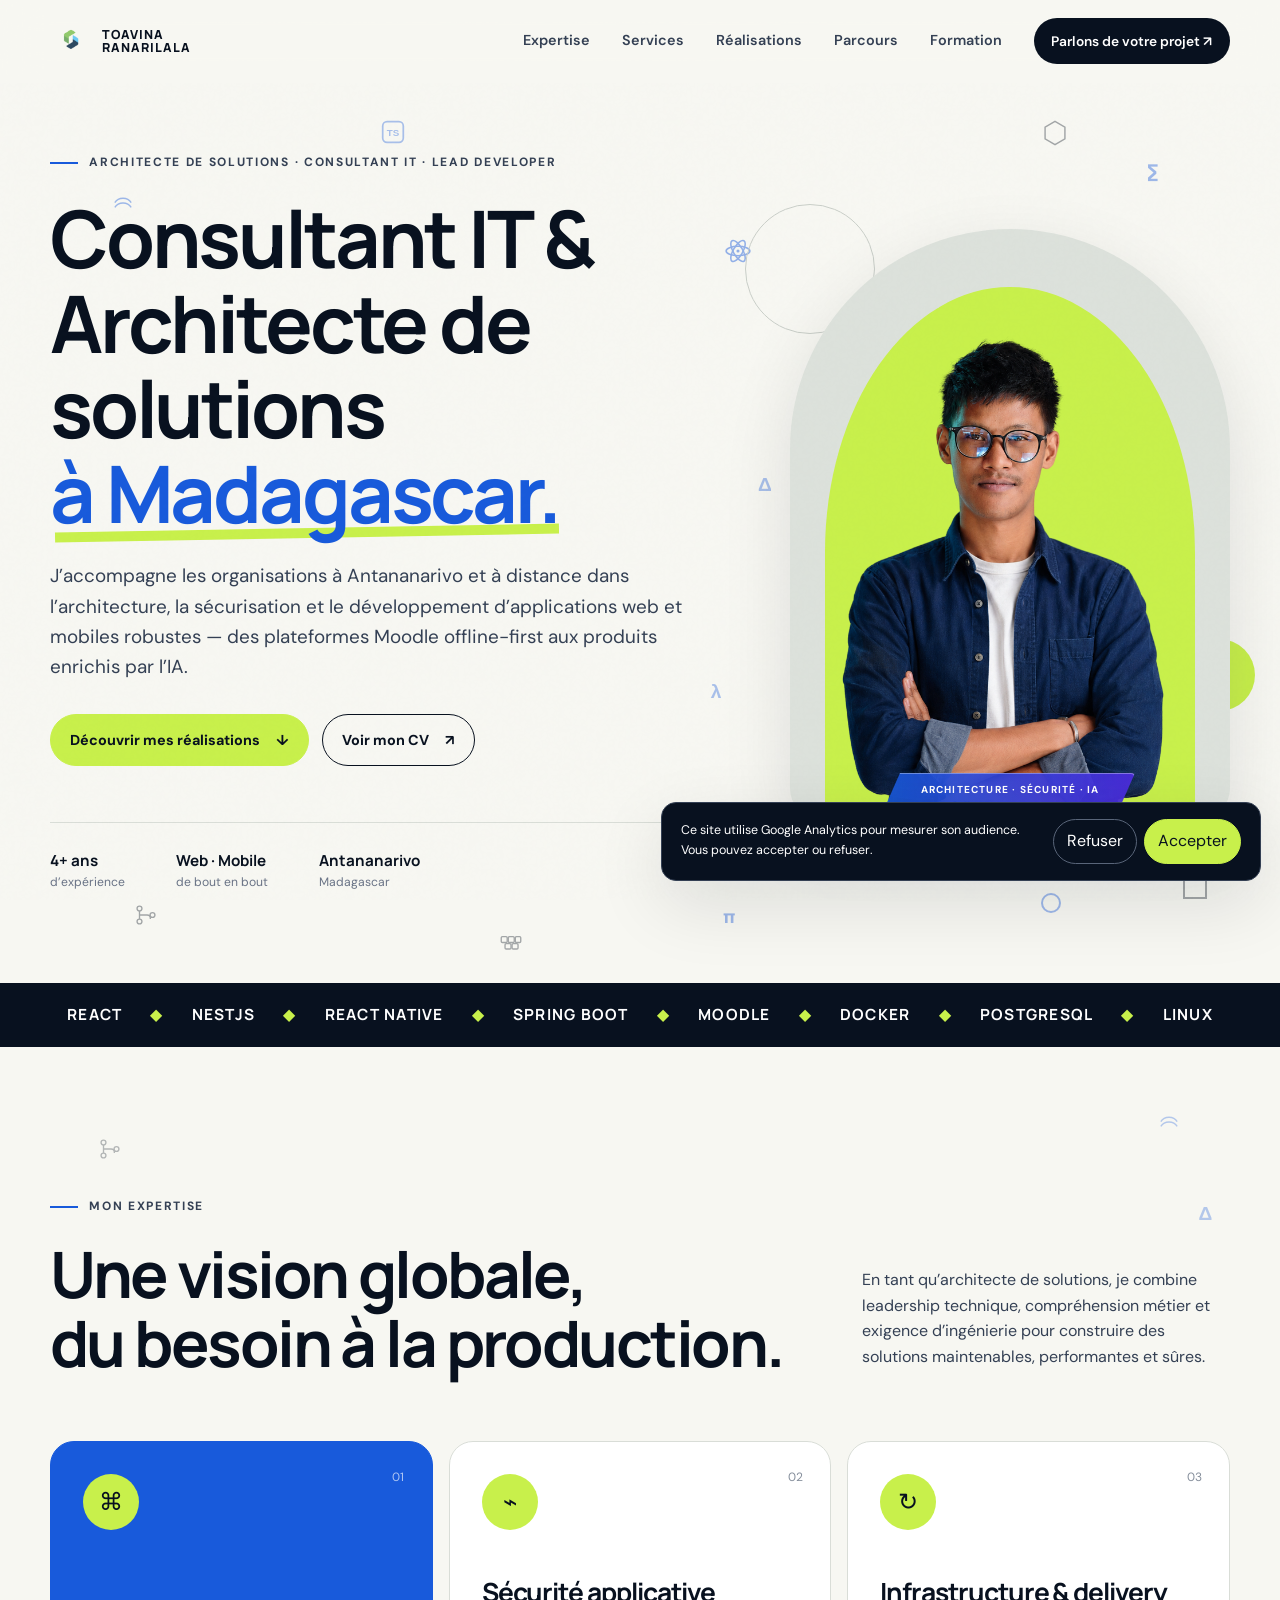
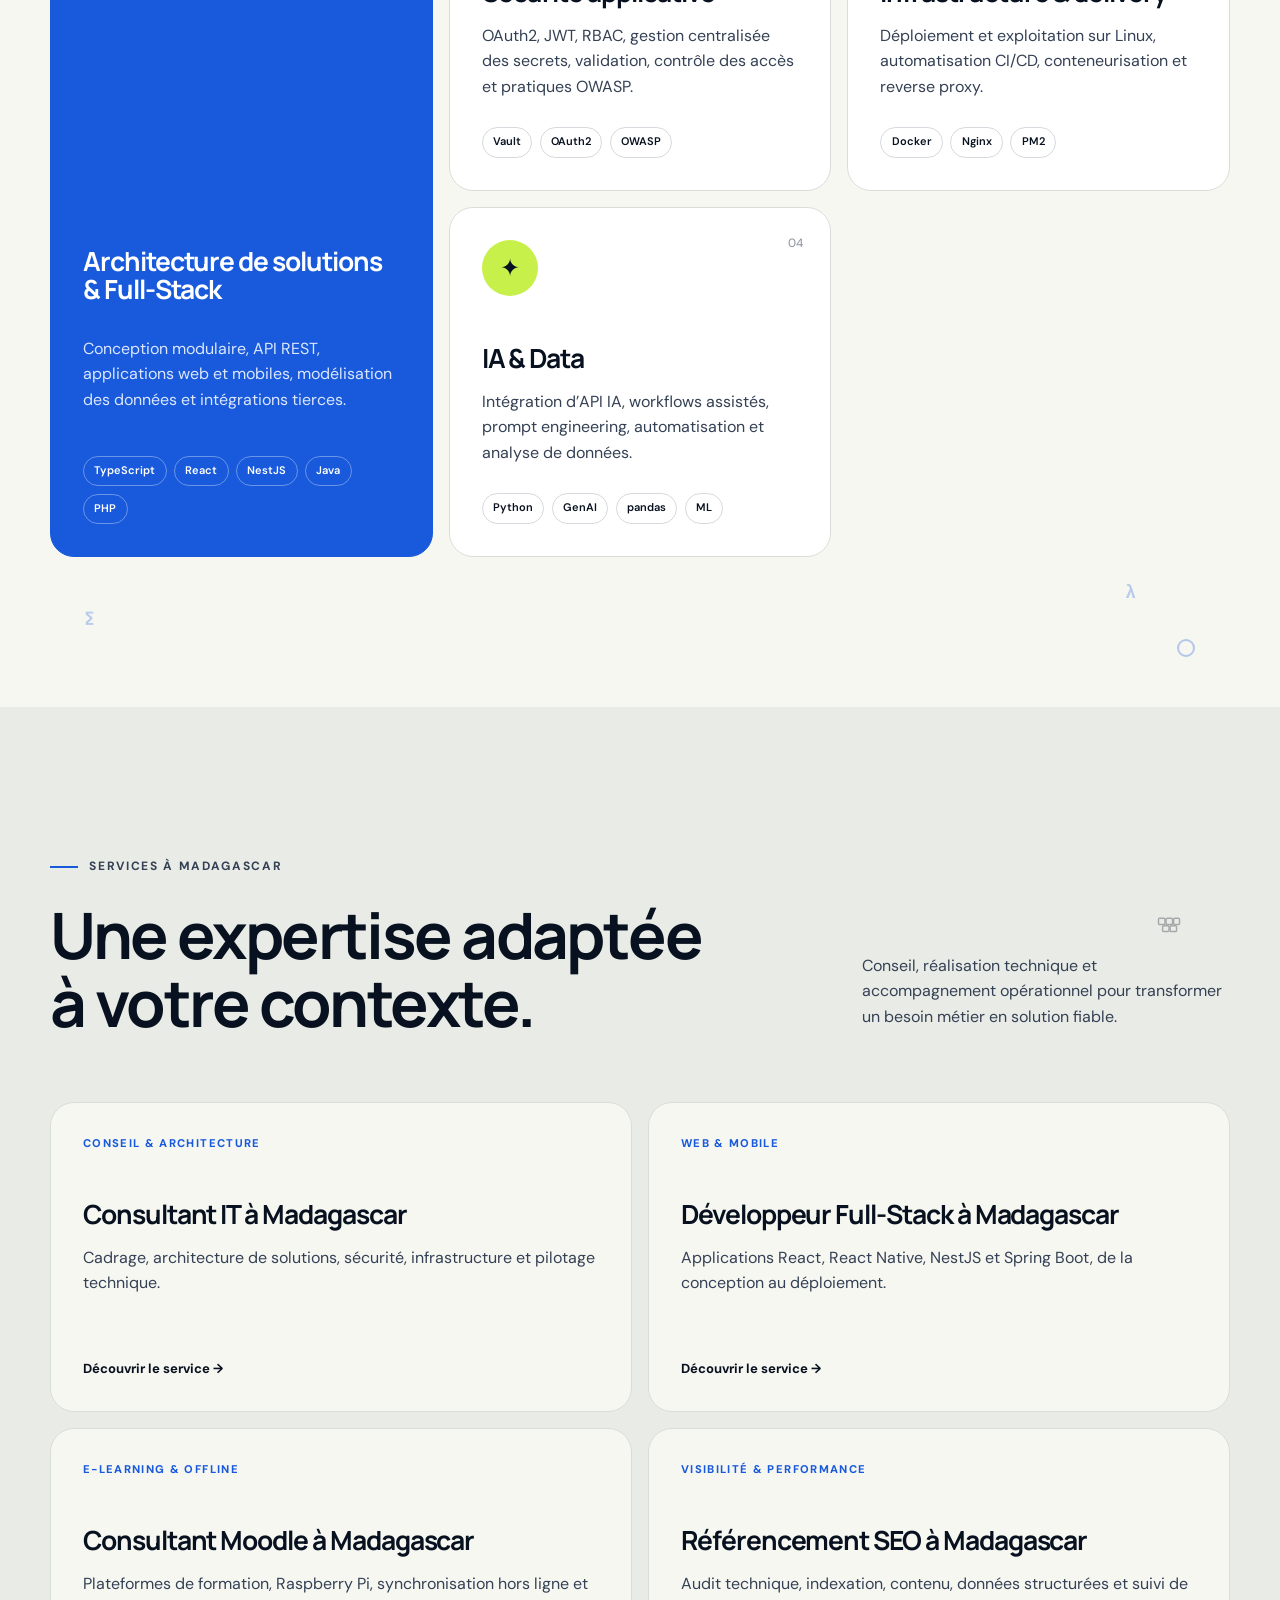
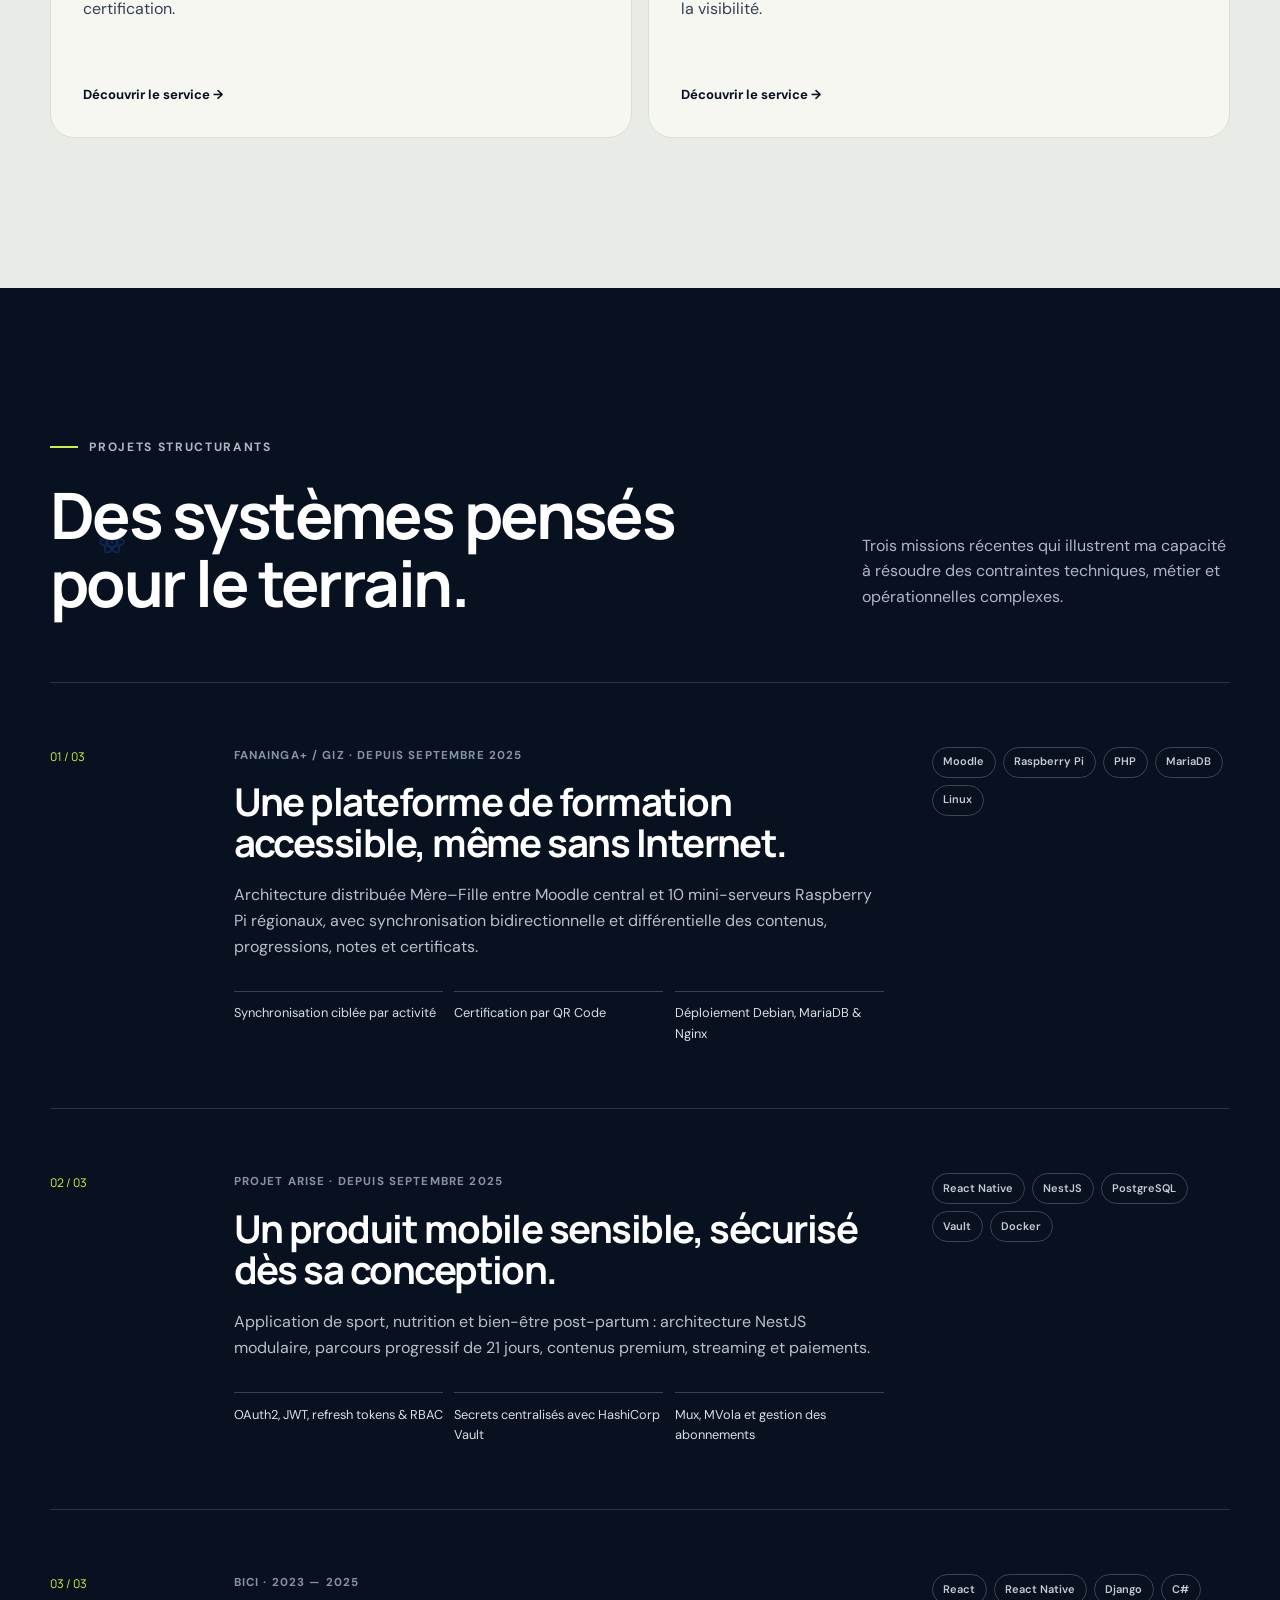
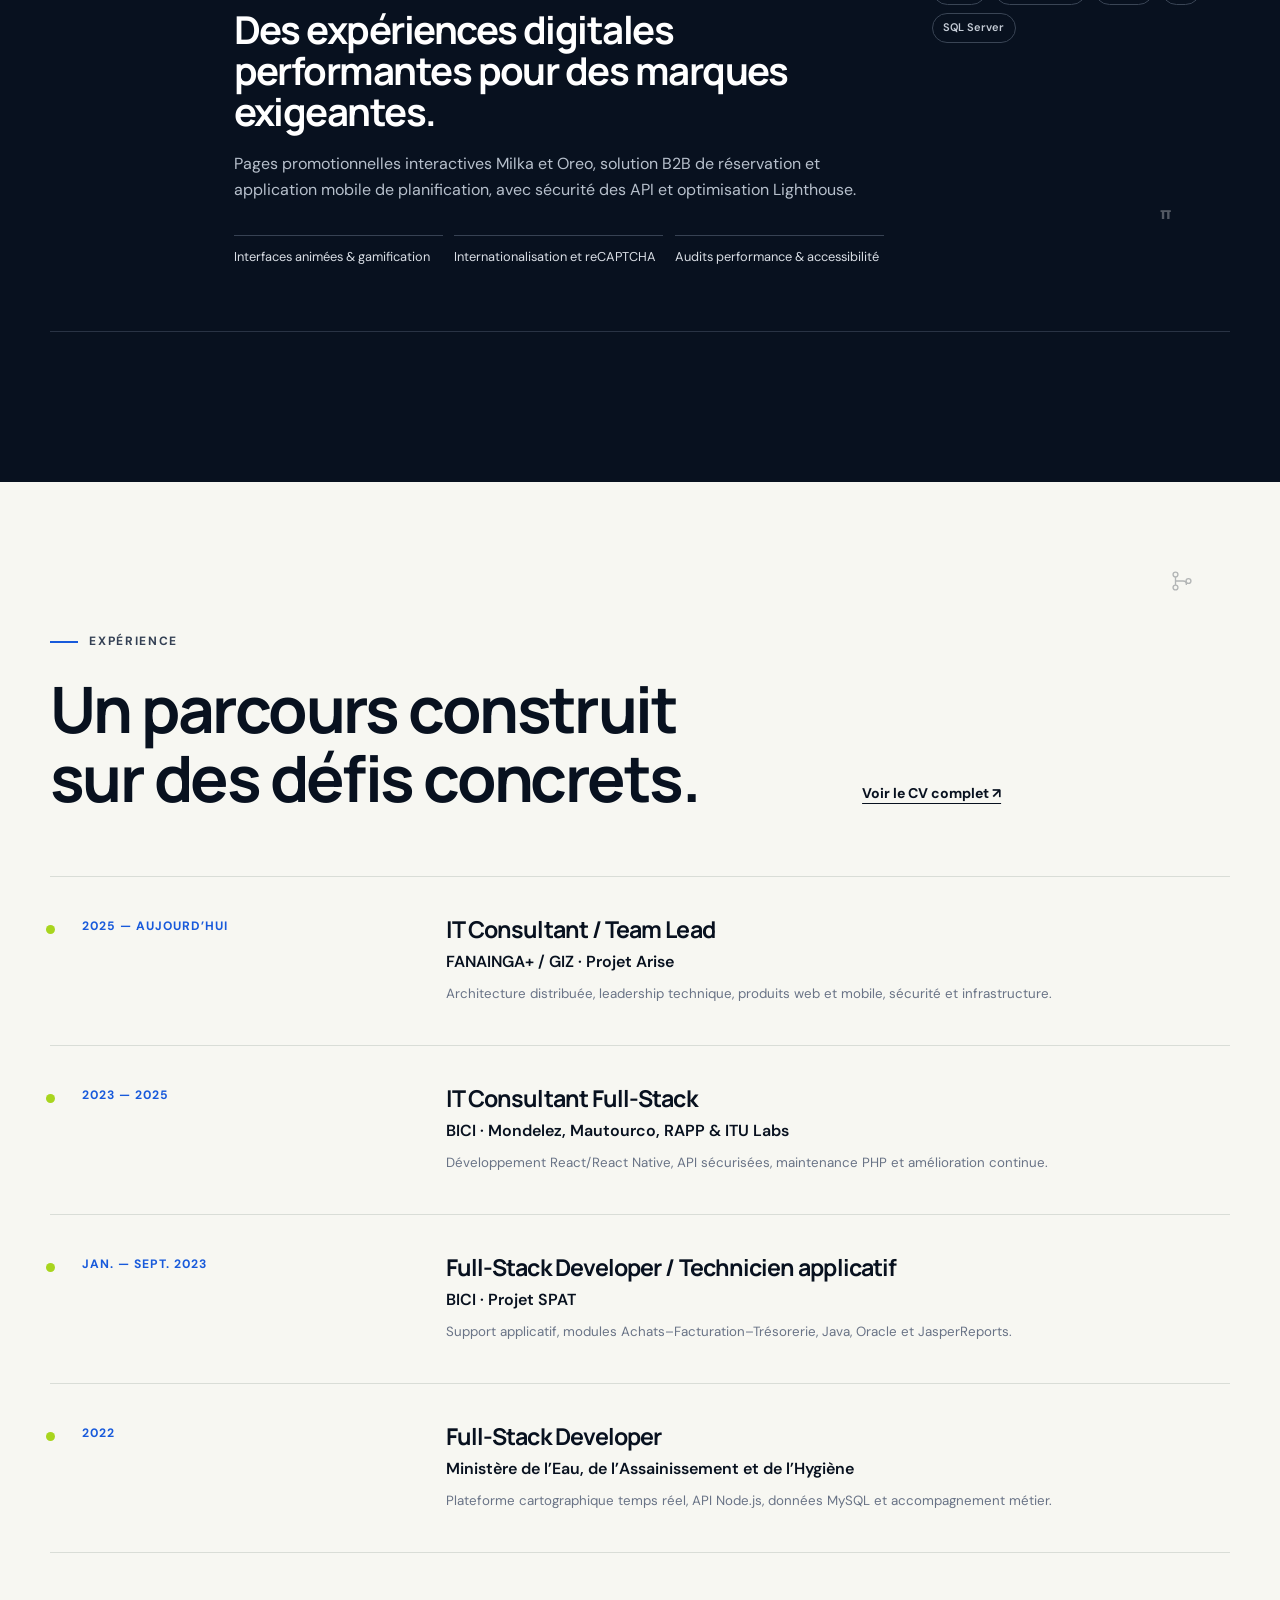
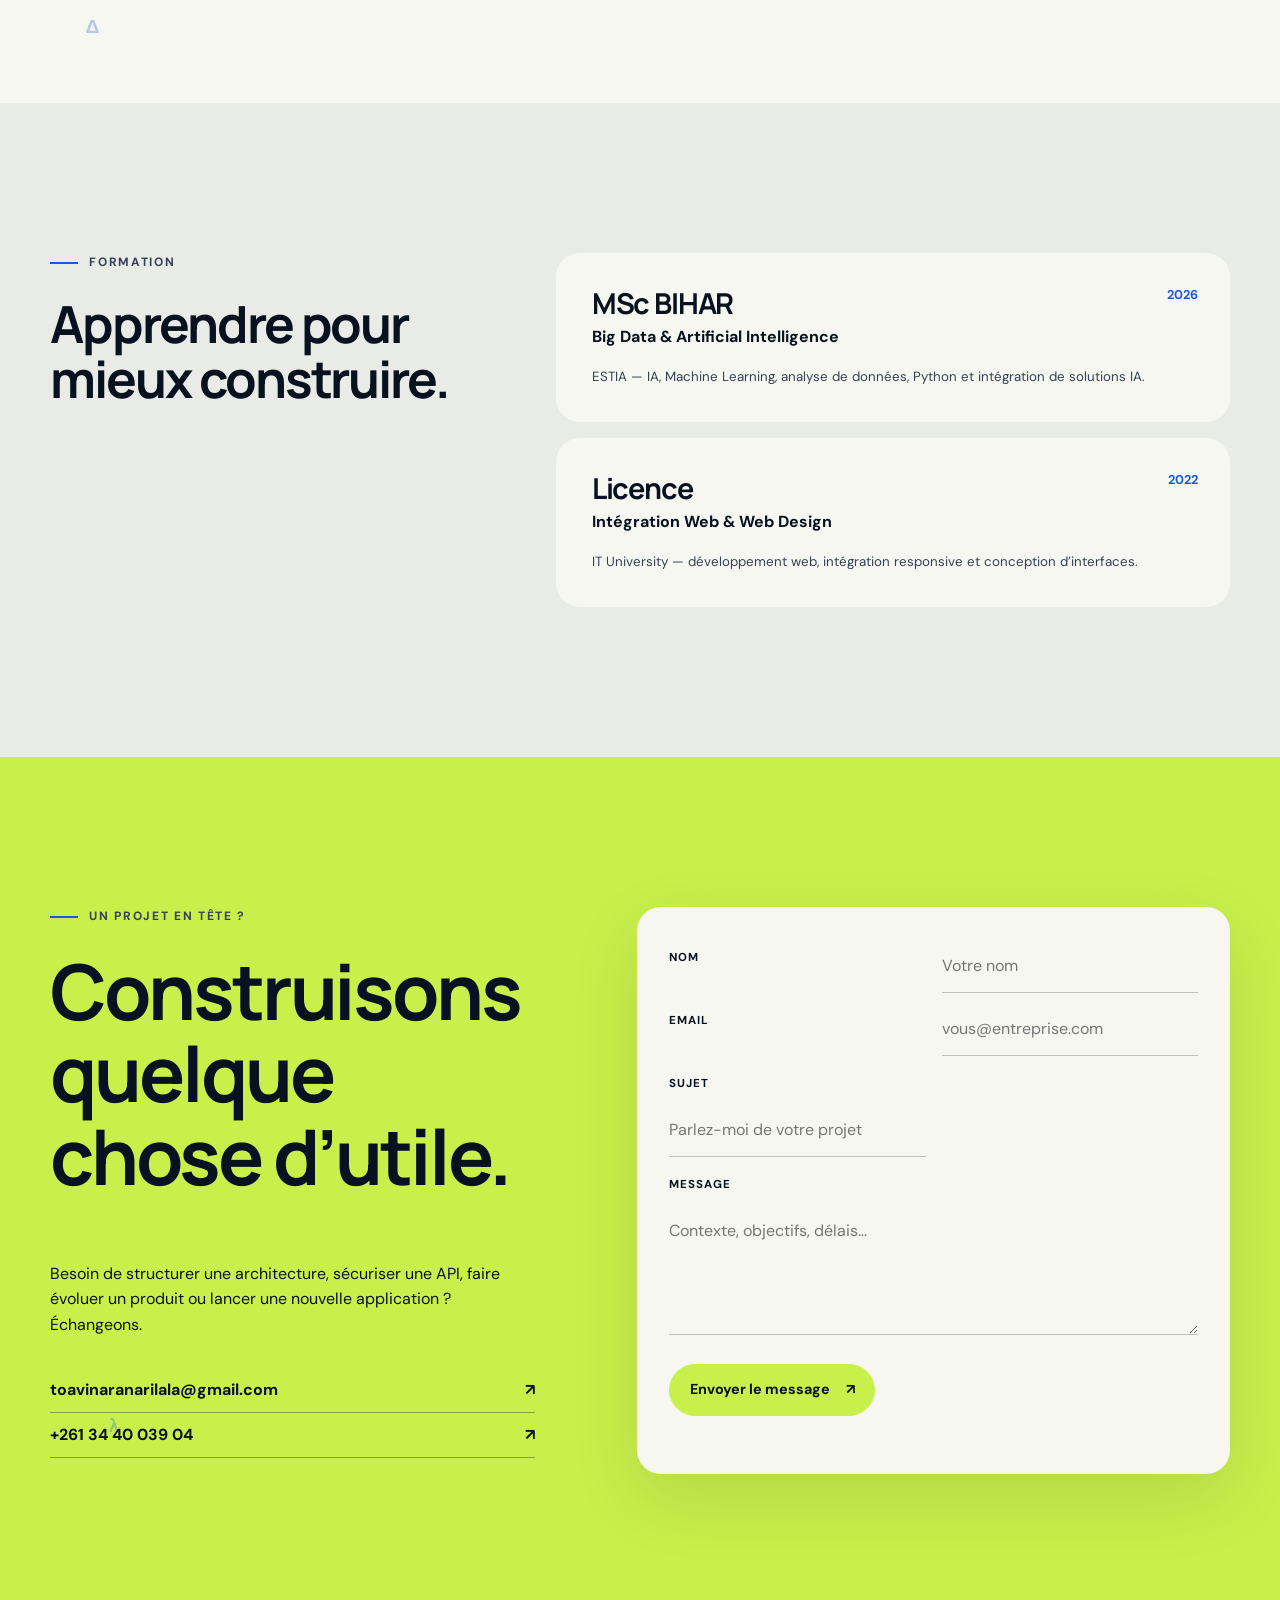
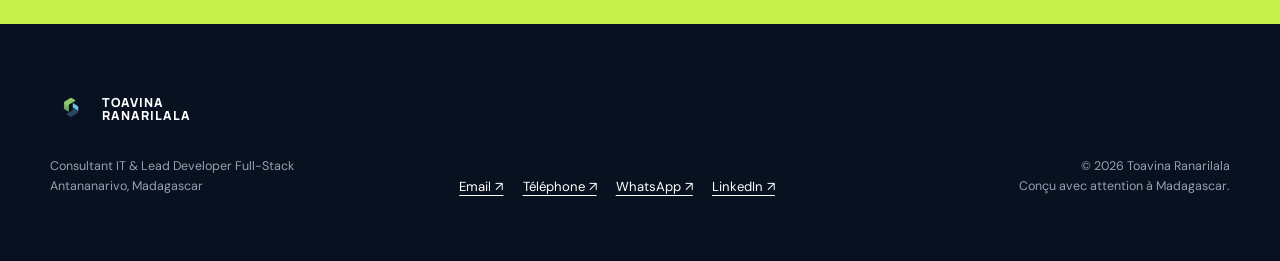
==== commit 917169be: "supprimer la carte d'aperçu CV (.cv-attach) du hero" ====
--- a/index.html
+++ b/index.html
@@ -57,8 +57,7 @@
   <main id="contenu">
     <section class="hero shell" aria-labelledby="hero-title">
       <div class="deco deco-hero" aria-hidden="true"><svg class="deco-item deco-react" viewBox="0 0 48 48" fill="none" stroke="currentColor" stroke-width="2.5"><ellipse cx="24" cy="24" rx="19" ry="7.5"/><ellipse cx="24" cy="24" rx="19" ry="7.5" transform="rotate(60 24 24)"/><ellipse cx="24" cy="24" rx="19" ry="7.5" transform="rotate(120 24 24)"/><circle cx="24" cy="24" r="2.5" fill="currentColor" stroke="none"/></svg><svg class="deco-item deco-python" viewBox="0 0 48 48" fill="none" stroke="currentColor" stroke-width="2.5"><path d="M10 20c6-10 22-10 28 0"/><path d="M10 28c6-10 22-10 28 0"/></svg><svg class="deco-item deco-ts" viewBox="0 0 24 24" fill="none" stroke="currentColor" stroke-width="1.6"><rect x="2.5" y="2.5" width="19" height="19" rx="4"/><text x="12" y="15.8" text-anchor="middle" font-family="sans-serif" font-size="9" font-weight="bold" fill="currentColor" stroke="none">TS</text></svg><svg class="deco-item deco-node" viewBox="0 0 48 48" fill="none" stroke="currentColor" stroke-width="2.5"><path d="M24 4 41 14v20L24 44 7 34V14Z"/></svg><svg class="deco-item deco-docker" viewBox="0 0 48 48" fill="none" stroke="currentColor" stroke-width="2.5"><rect x="6" y="14" width="11" height="11" rx="2"/><rect x="19" y="14" width="11" height="11" rx="2"/><rect x="32" y="14" width="10" height="11" rx="2"/><rect x="13" y="27" width="11" height="10" rx="2"/><rect x="26" y="27" width="11" height="10" rx="2"/></svg><svg class="deco-item deco-git" viewBox="0 0 48 48" fill="none" stroke="currentColor" stroke-width="2.5"><circle cx="12" cy="12" r="4.5"/><circle cx="12" cy="36" r="4.5"/><circle cx="36" cy="24" r="4.5"/><path d="M12 16.5v15M12 24h14c4 0 6 1.5 6 5v2.5"/></svg><span class="deco-item deco-sum" aria-hidden="true">∑</span><span class="deco-item deco-pi" aria-hidden="true">π</span><span class="deco-item deco-delta" aria-hidden="true">Δ</span><span class="deco-item deco-lambda" aria-hidden="true">λ</span><span class="deco-item deco-circle" aria-hidden="true"></span><span class="deco-item deco-square" aria-hidden="true"></span></div>
-      <div class="hero-copy"><p class="eyebrow" data-aos="fade-up" data-aos-duration="500"><span></span> Architecte de solutions · Consultant IT · Lead Developer</p><h1 id="hero-title">Consultant IT & Architecte de solutions <em>à Madagascar.</em></h1><p class="hero-intro" data-aos="fade-up" data-aos-duration="500" data-aos-delay="100">J’accompagne les organisations à Antananarivo et à distance dans l’architecture, la sécurisation et le développement d’applications web et mobiles robustes — des plateformes Moodle offline-first aux produits enrichis par l’IA.</p><div class="hero-actions" data-aos="fade-up" data-aos-duration="500" data-aos-delay="200"><a class="button primary" href="#realisations">Découvrir mes réalisations <span>↓</span></a><a class="button secondary" href="assets/CV_Toavina_Ranarilala_ATS_Lisible.docx.pdf" target="_blank" rel="noopener">Voir mon CV <span>↗</span></a></div>
-      <div class="cv-attach" data-aos="fade-up" data-aos-duration="500" data-aos-delay="250"><a class="cv-attach-tile" href="assets/CV_Toavina_Ranarilala_ATS_Lisible.docx.pdf" target="_blank" rel="noopener" aria-label="Ouvrir l'aperçu du CV en PDF, nouvel onglet"><img class="cv-attach-bg" src="assets/cv-preview-1.png" alt="" aria-hidden="true" loading="lazy" decoding="async"><span class="cv-attach-btn">Ouvrir <span>↗</span></span></a><span class="cv-attach-meta"><strong class="cv-attach-name">CV_Toavina_Ranarilala.pdf</strong><a class="cv-attach-dl" href="assets/CV_Toavina_Ranarilala_ATS_Lisible.docx.pdf" download aria-label="Télécharger le CV au format PDF">Télécharger le PDF</a></span></div><ul class="hero-meta" data-aos="fade-up" data-aos-duration="500" data-aos-delay="300" aria-label="Informations clés"><li><strong>4+ ans</strong><span>d’expérience</span></li><li><strong>Web · Mobile</strong><span>de bout en bout</span></li><li><strong>Antananarivo</strong><span>Madagascar</span></li></ul></div>
+      <div class="hero-copy"><p class="eyebrow" data-aos="fade-up" data-aos-duration="500"><span></span> Architecte de solutions · Consultant IT · Lead Developer</p><h1 id="hero-title">Consultant IT & Architecte de solutions <em>à Madagascar.</em></h1><p class="hero-intro" data-aos="fade-up" data-aos-duration="500" data-aos-delay="100">J’accompagne les organisations à Antananarivo et à distance dans l’architecture, la sécurisation et le développement d’applications web et mobiles robustes — des plateformes Moodle offline-first aux produits enrichis par l’IA.</p><div class="hero-actions" data-aos="fade-up" data-aos-duration="500" data-aos-delay="200"><a class="button primary" href="#realisations">Découvrir mes réalisations <span>↓</span></a><a class="button secondary" href="assets/CV_Toavina_Ranarilala_ATS_Lisible.docx.pdf" target="_blank" rel="noopener">Voir mon CV <span>↗</span></a></div><ul class="hero-meta" data-aos="fade-up" data-aos-duration="500" data-aos-delay="300" aria-label="Informations clés"><li><strong>4+ ans</strong><span>d’expérience</span></li><li><strong>Web · Mobile</strong><span>de bout en bout</span></li><li><strong>Antananarivo</strong><span>Madagascar</span></li></ul></div>
       <div class="hero-visual"><div class="portrait-frame"><span class="portrait-label">Architecture · Sécurité · IA</span><picture><source media="(max-width: 650px)" srcset="assets/Toavina_mobile.png"><img src="assets/Toavina_web.png" width="768" height="1152" alt="Portrait de Toavina Ranarilala" fetchpriority="high"></picture></div><span class="orbit orbit-one" data-aos="fade" data-aos-duration="500" data-aos-delay="250"></span><span class="orbit orbit-two" data-aos="fade" data-aos-duration="500" data-aos-delay="350"></span></div>
     </section>
     <section class="trust-strip" aria-label="Technologies principales"><div class="marquee"><span>React</span><i>◆</i><span>NestJS</span><i>◆</i><span>React Native</span><i>◆</i><span>Spring Boot</span><i>◆</i><span>Moodle</span><i>◆</i><span>Docker</span><i>◆</i><span>PostgreSQL</span><i>◆</i><span>Linux</span></div></section>
--- a/assets/styles.css
+++ b/assets/styles.css
@@ -34,4 +34,3 @@
 .deco-contact .deco-node{top:7%;right:3%;width:28px;height:28px;color:var(--ink);opacity:.3;animation:deco-float 7s ease-in-out infinite alternate}.deco-contact .deco-lambda{bottom:6%;left:5%;font-size:1.1rem;font-weight:700;opacity:.3;animation:deco-float 6s ease-in-out infinite alternate}
 @keyframes deco-float{from{transform:translateY(0)}to{transform:translateY(-22px)}}@keyframes deco-drift{from{transform:translateX(0)}to{transform:translateX(24px)}}@keyframes deco-float-drift{from{transform:translate(0,0)}to{transform:translate(14px,-16px)}}@keyframes deco-breathe{from{transform:scale(1)}to{transform:scale(1.22)}}@keyframes deco-spin{from{transform:rotate(0)}to{transform:rotate(360deg)}}
 @media(max-width:950px){.deco-hero .deco-ts,.deco-hero .deco-docker{display:none}}@media(max-width:650px){.deco-hero .deco-python,.deco-hero .deco-node,.deco-hero .deco-delta,.deco-hero .deco-circle,.deco-hero .deco-square,.deco-hero .deco-lambda,.deco-expertise .deco-git,.deco-expertise .deco-lambda,.deco-services .deco-sum,.deco-realisations .deco-pi,.deco-parcours .deco-delta,.deco-contact .deco-lambda{display:none}.deco-hero .deco-react{left:8%;top:6%;width:26px;height:26px}.deco-hero .deco-sum{right:85%;top:5%;font-size:1.3rem}.deco-hero .deco-git{left:6%;bottom:60%;width:22px;height:22px}.deco-hero .deco-pi{right:8%;bottom:55%;font-size:1.2rem}.deco-expertise .deco-python{top:3%;right:4%;width:22px;height:22px}.deco-expertise .deco-circle{bottom:4%;right:3%;width:16px;height:16px}.deco-services .deco-docker{top:4%;right:4%;width:22px;height:22px}.deco-realisations .deco-react{top:4%;left:4%;width:24px;height:24px}.deco-parcours .deco-git{top:4%;right:4%;width:20px;height:20px}.deco-contact .deco-node{top:4%;right:4%;width:22px;height:22px}}
-.cv-attach{display:inline-flex;flex-direction:column;align-items:flex-start;gap:.7rem;margin-top:2rem}.cv-attach-tile{position:relative;display:grid;place-items:center;width:132px;aspect-ratio:510/660;border:1px solid var(--line);border-radius:14px;overflow:hidden;background:var(--paper);box-shadow:var(--shadow);color:#fff;text-decoration:none}.cv-attach-bg{position:absolute;inset:0;width:100%;height:100%;object-fit:cover;filter:blur(3px);opacity:.3;transform:scale(1.06)}.cv-attach-tile:after{content:"";position:absolute;inset:0;z-index:1;background:linear-gradient(180deg,rgba(8,17,31,0) 40%,rgba(8,17,31,.45))}.cv-attach-btn{position:relative;z-index:2;display:inline-flex;align-items:center;gap:.45rem;padding:.5rem .95rem;border-radius:99px;background:var(--ink);font-size:.8rem;font-weight:700;transition:transform .2s ease,box-shadow .2s ease}.cv-attach-tile:hover .cv-attach-btn{transform:translateY(-2px);box-shadow:0 10px 22px rgba(8,17,31,.35)}.cv-attach-meta{display:flex;flex-direction:column;gap:.35rem}.cv-attach-name{max-width:220px;color:var(--ink);font-family:Manrope,sans-serif;font-size:.82rem;font-weight:700;white-space:nowrap;overflow:hidden;text-overflow:ellipsis}.cv-attach-dl{color:var(--blue);font-size:.78rem;font-weight:700;text-decoration:none}.cv-attach-dl:hover{text-decoration:underline}.cv-attach-tile:focus-visible{outline:3px solid var(--blue);outline-offset:2px}.cv-attach-dl:focus-visible{outline:2px solid var(--blue);outline-offset:2px;border-radius:4px}@media(max-width:650px){.cv-attach{flex-direction:row;align-items:center;margin-top:1.2rem}.cv-attach-tile{width:96px}.cv-attach-name{max-width:170px}}
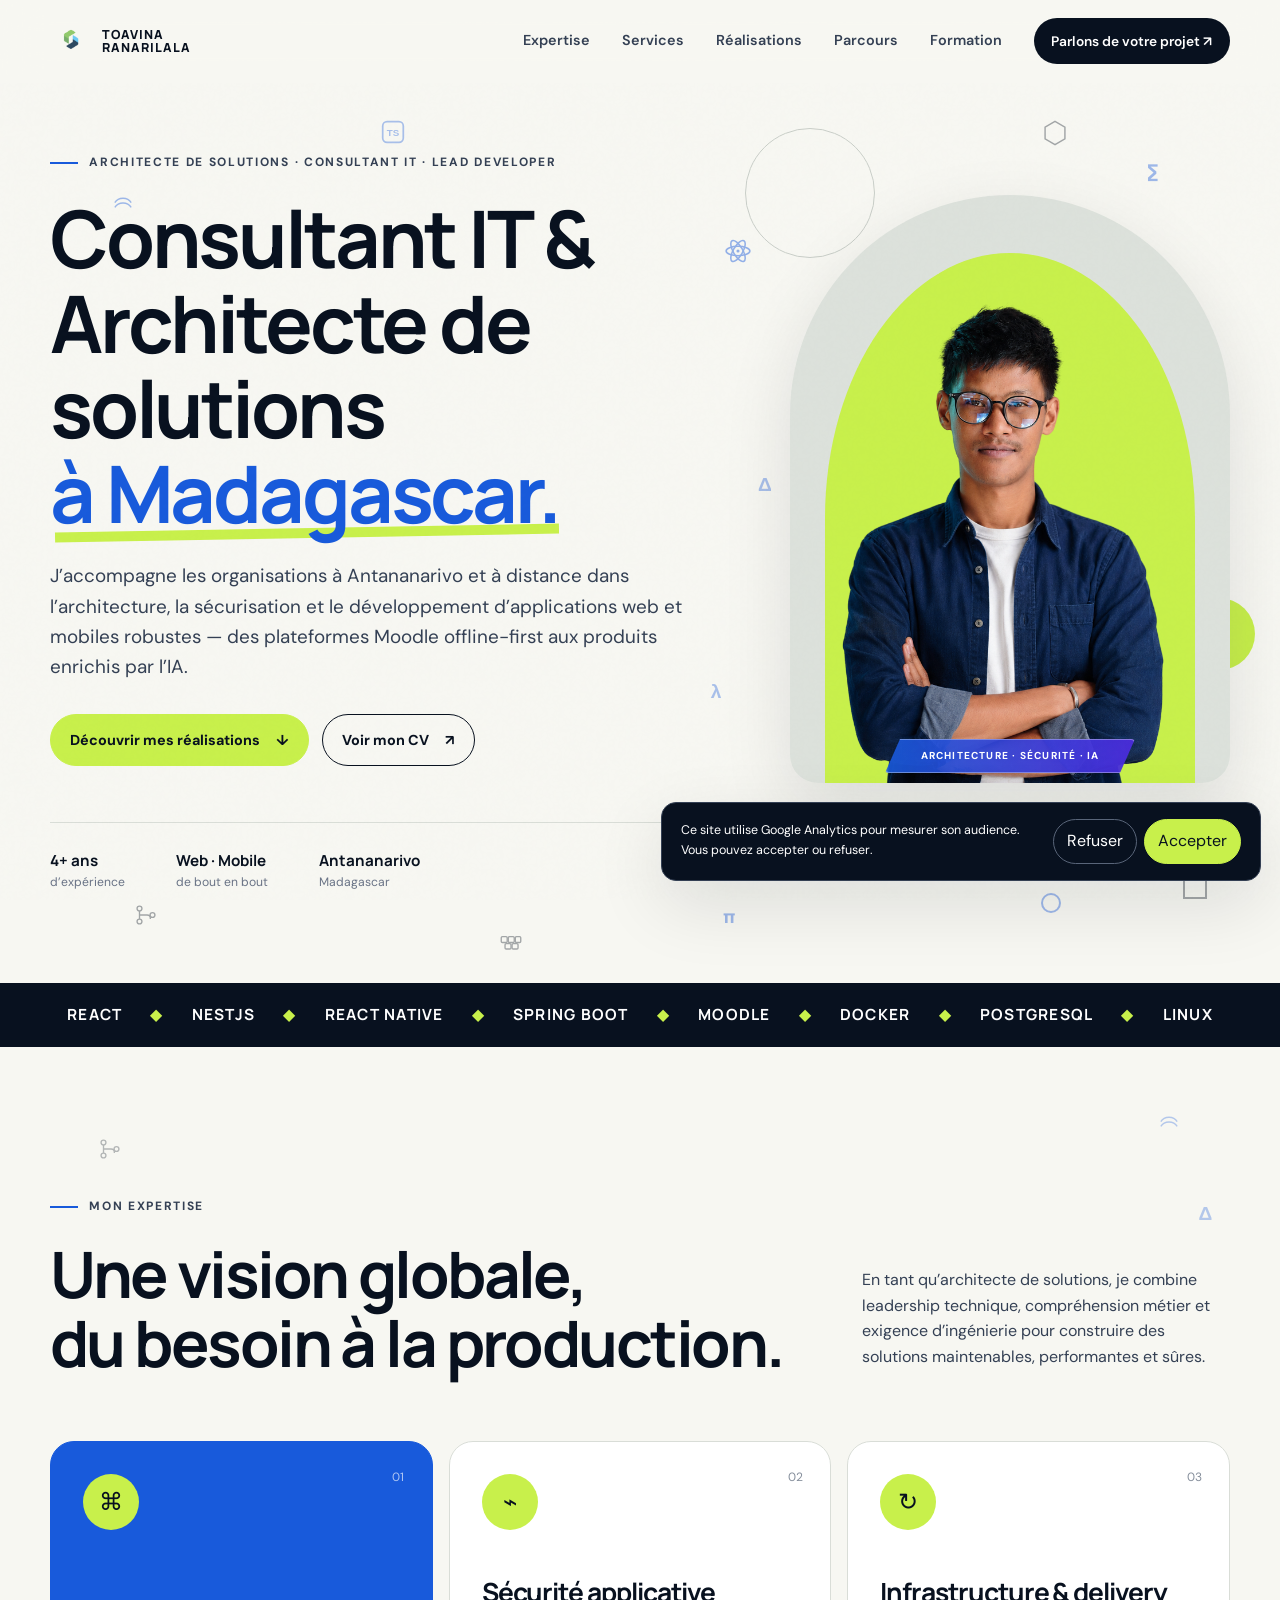
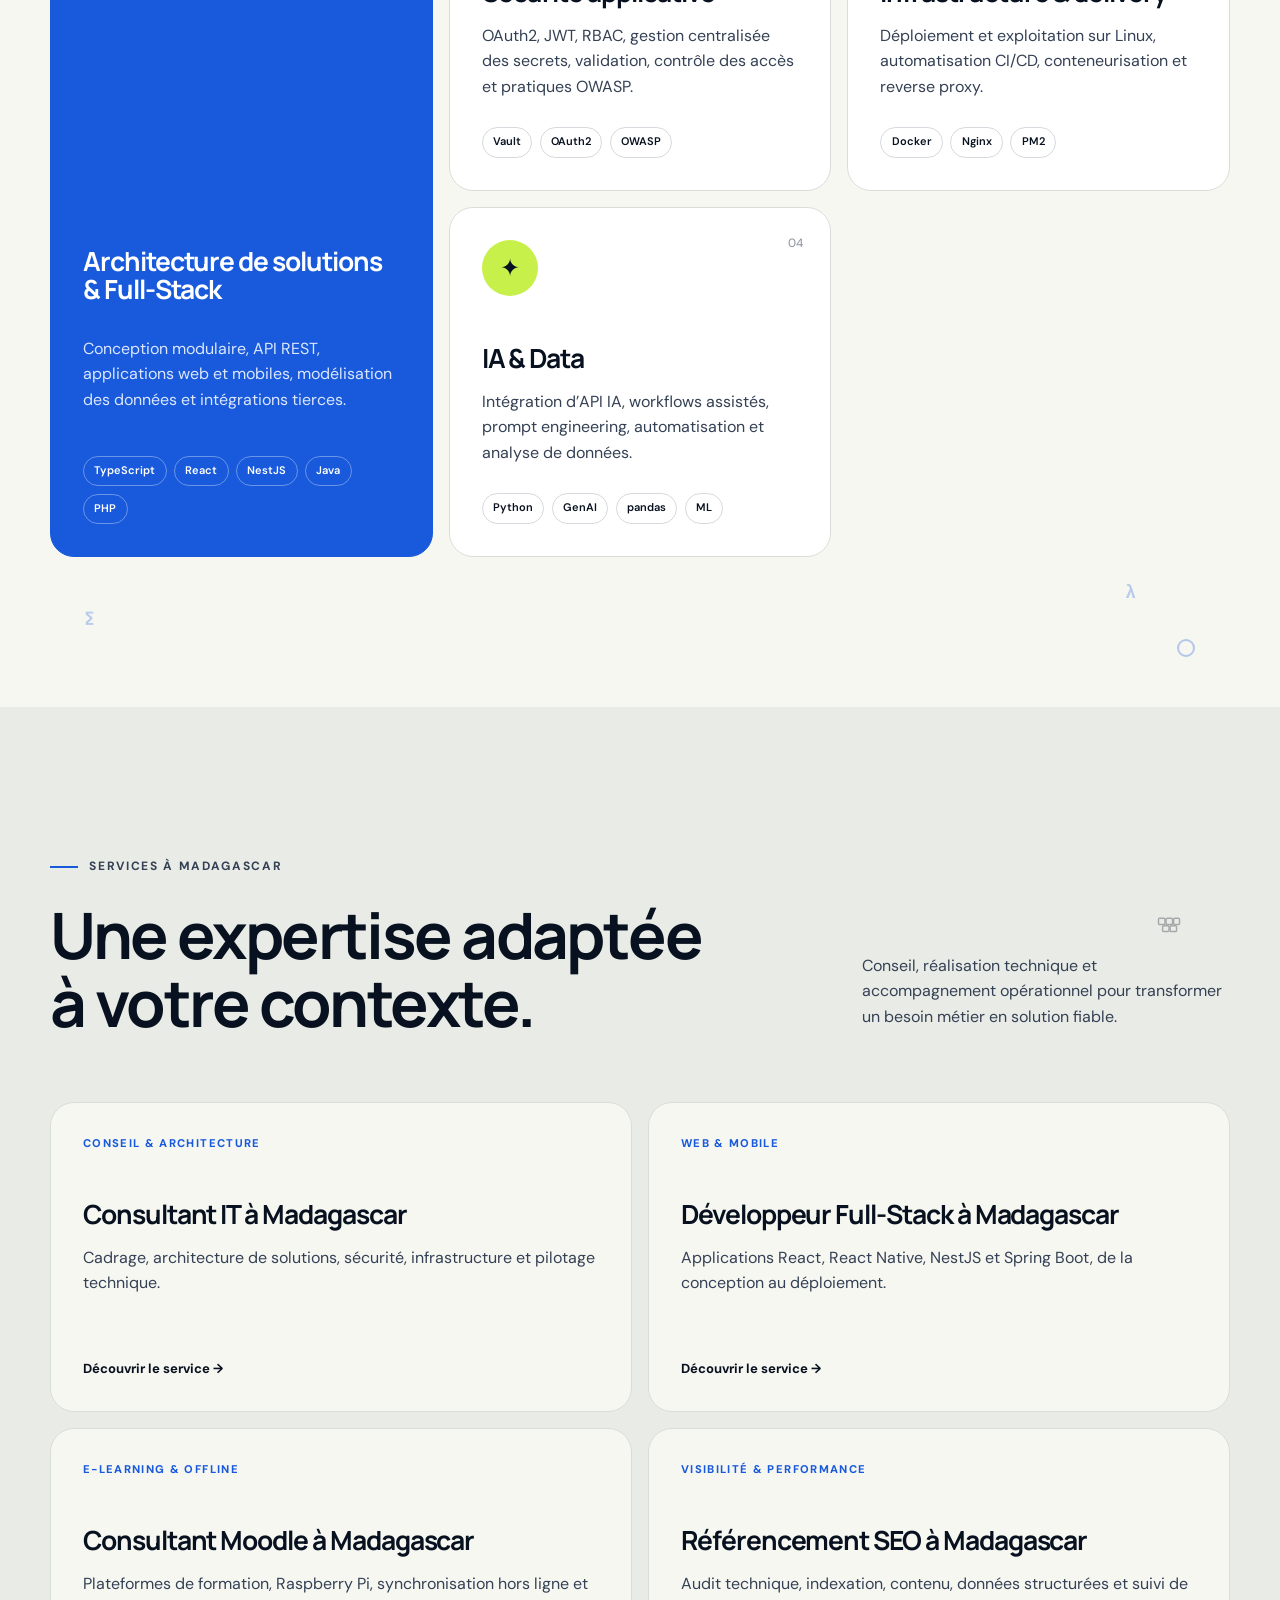
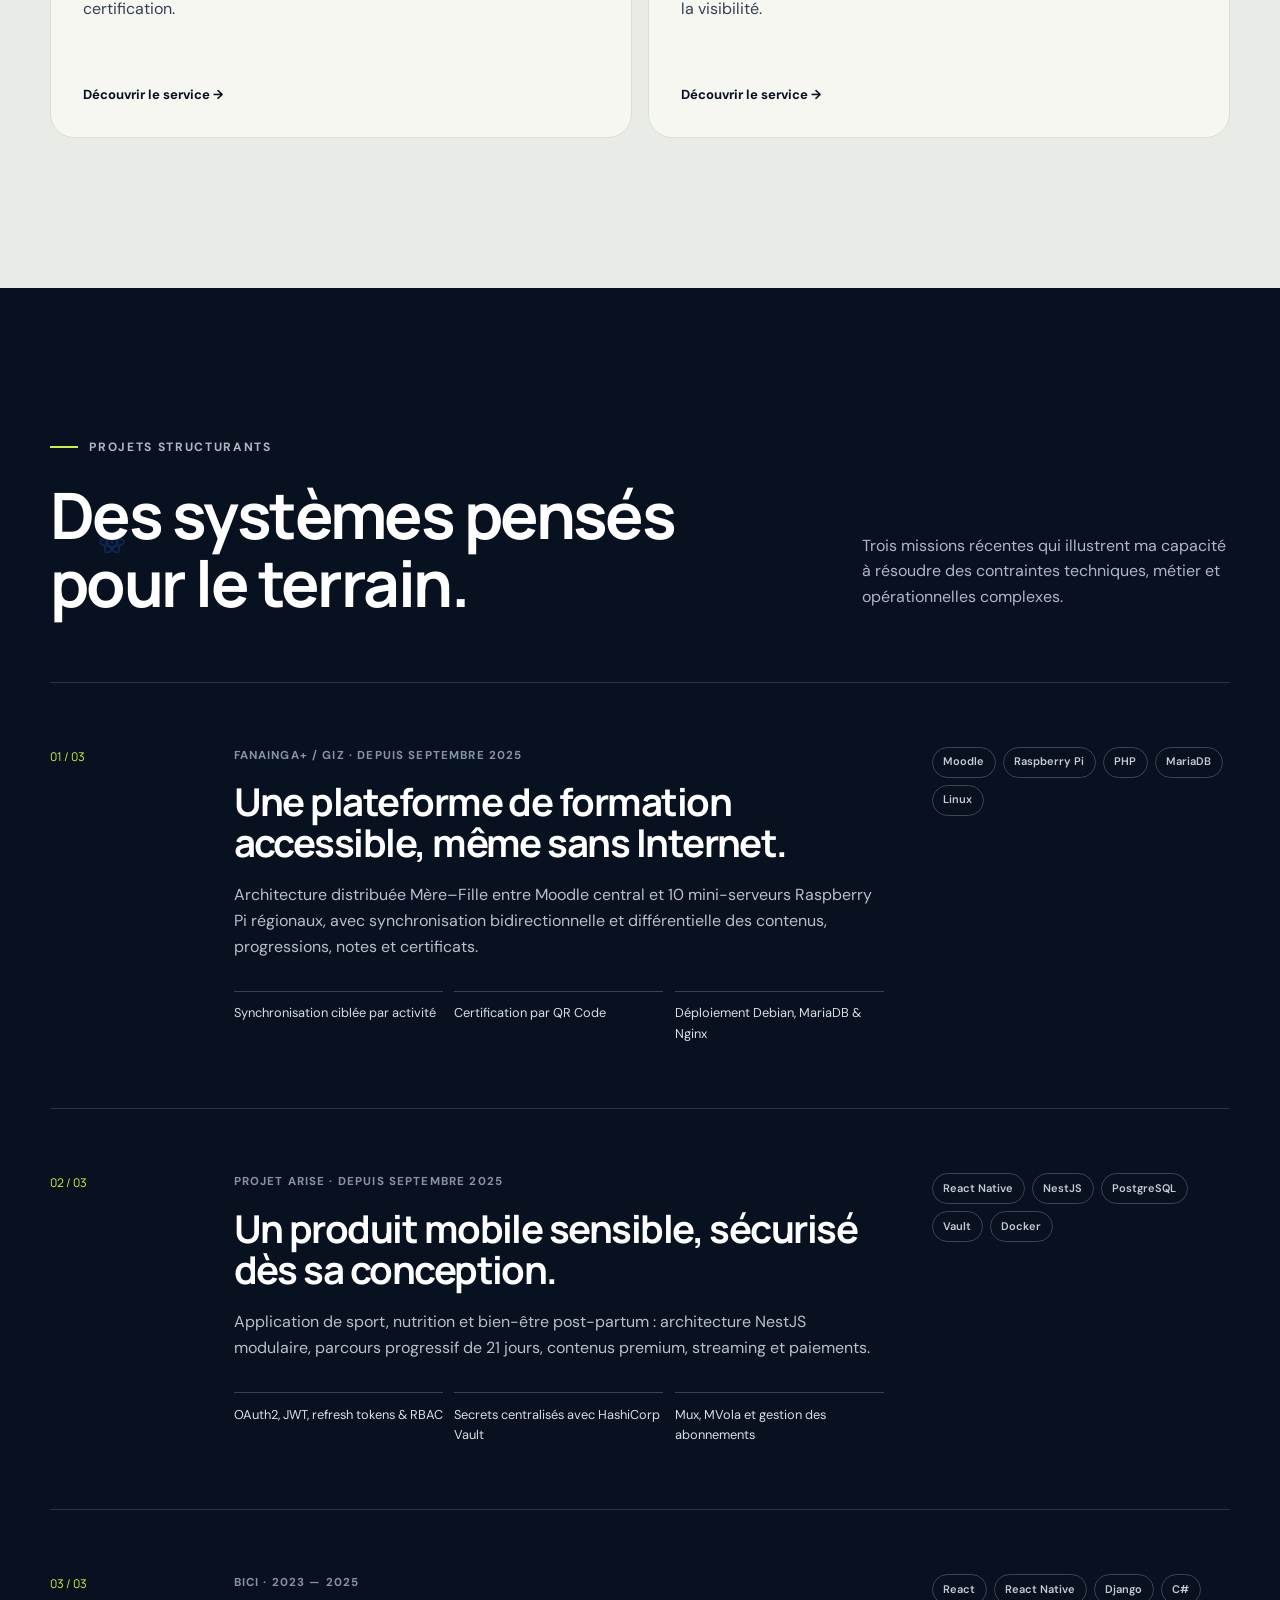
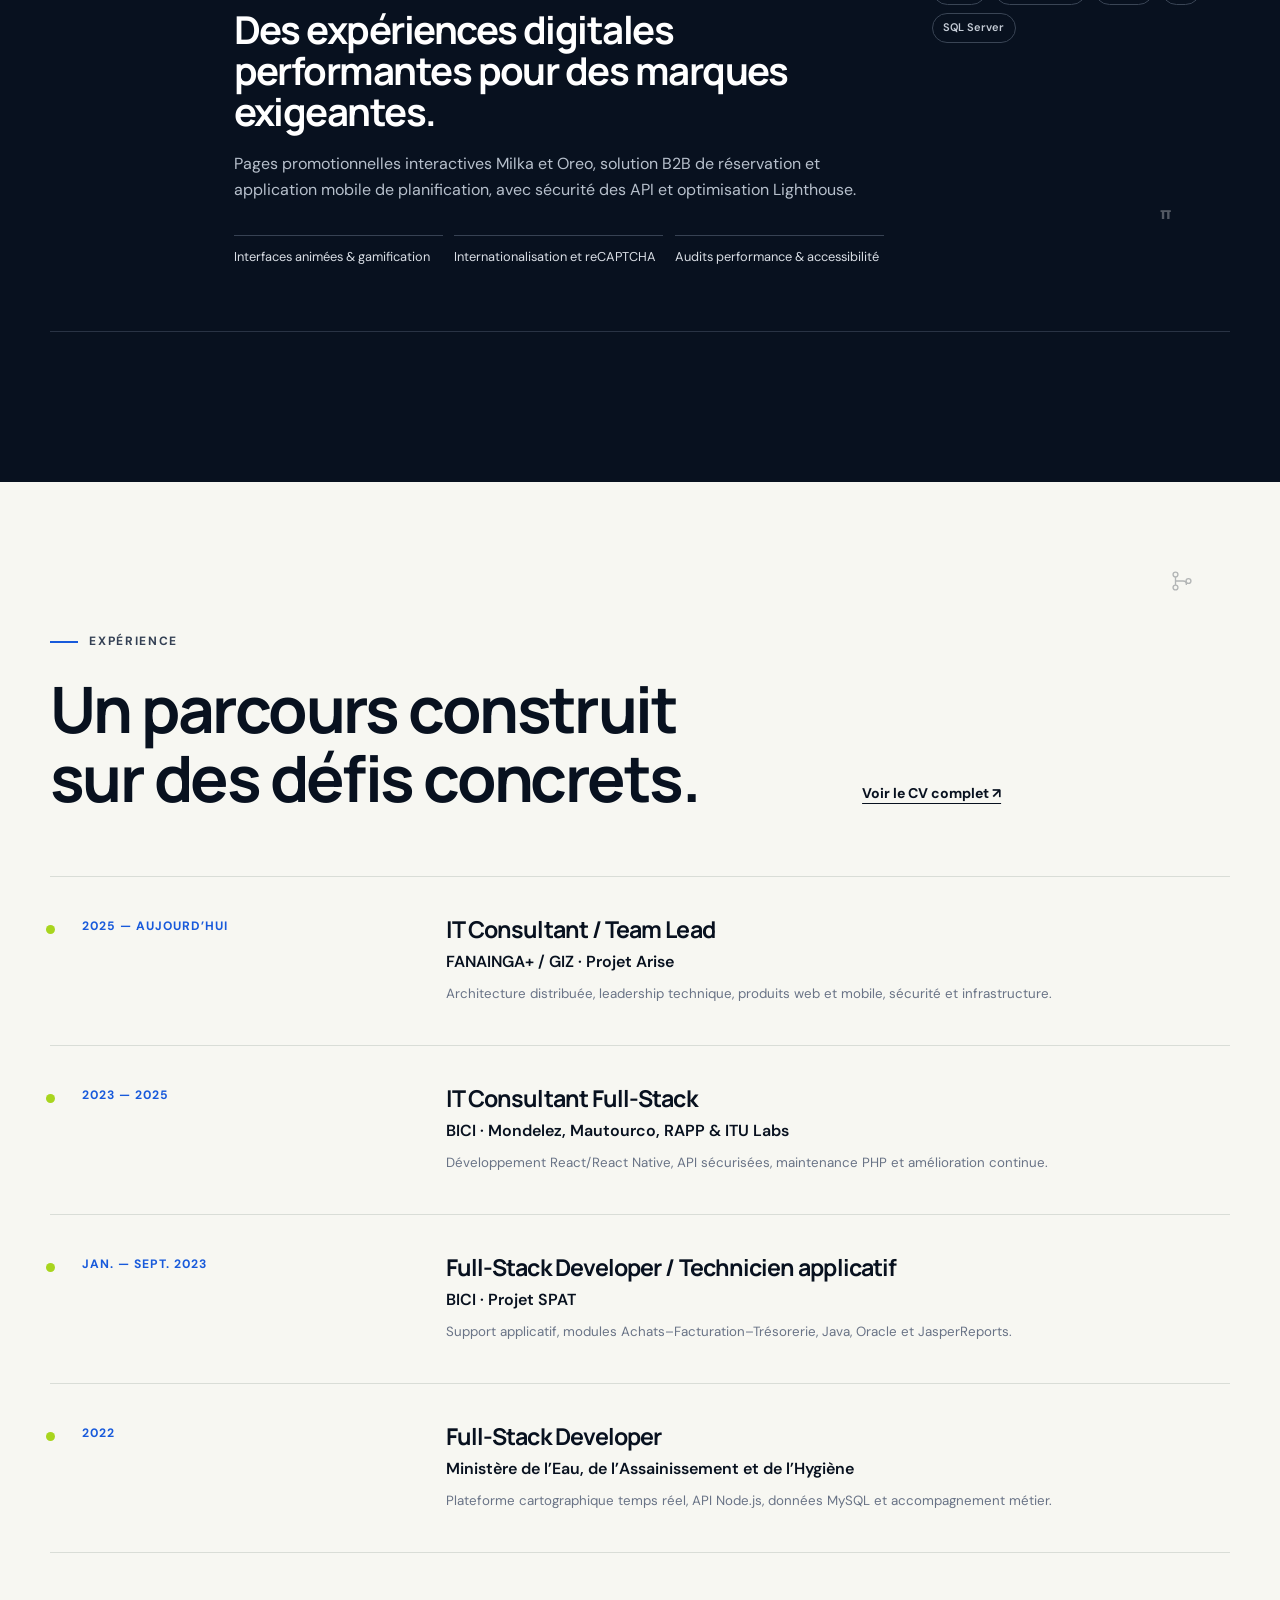
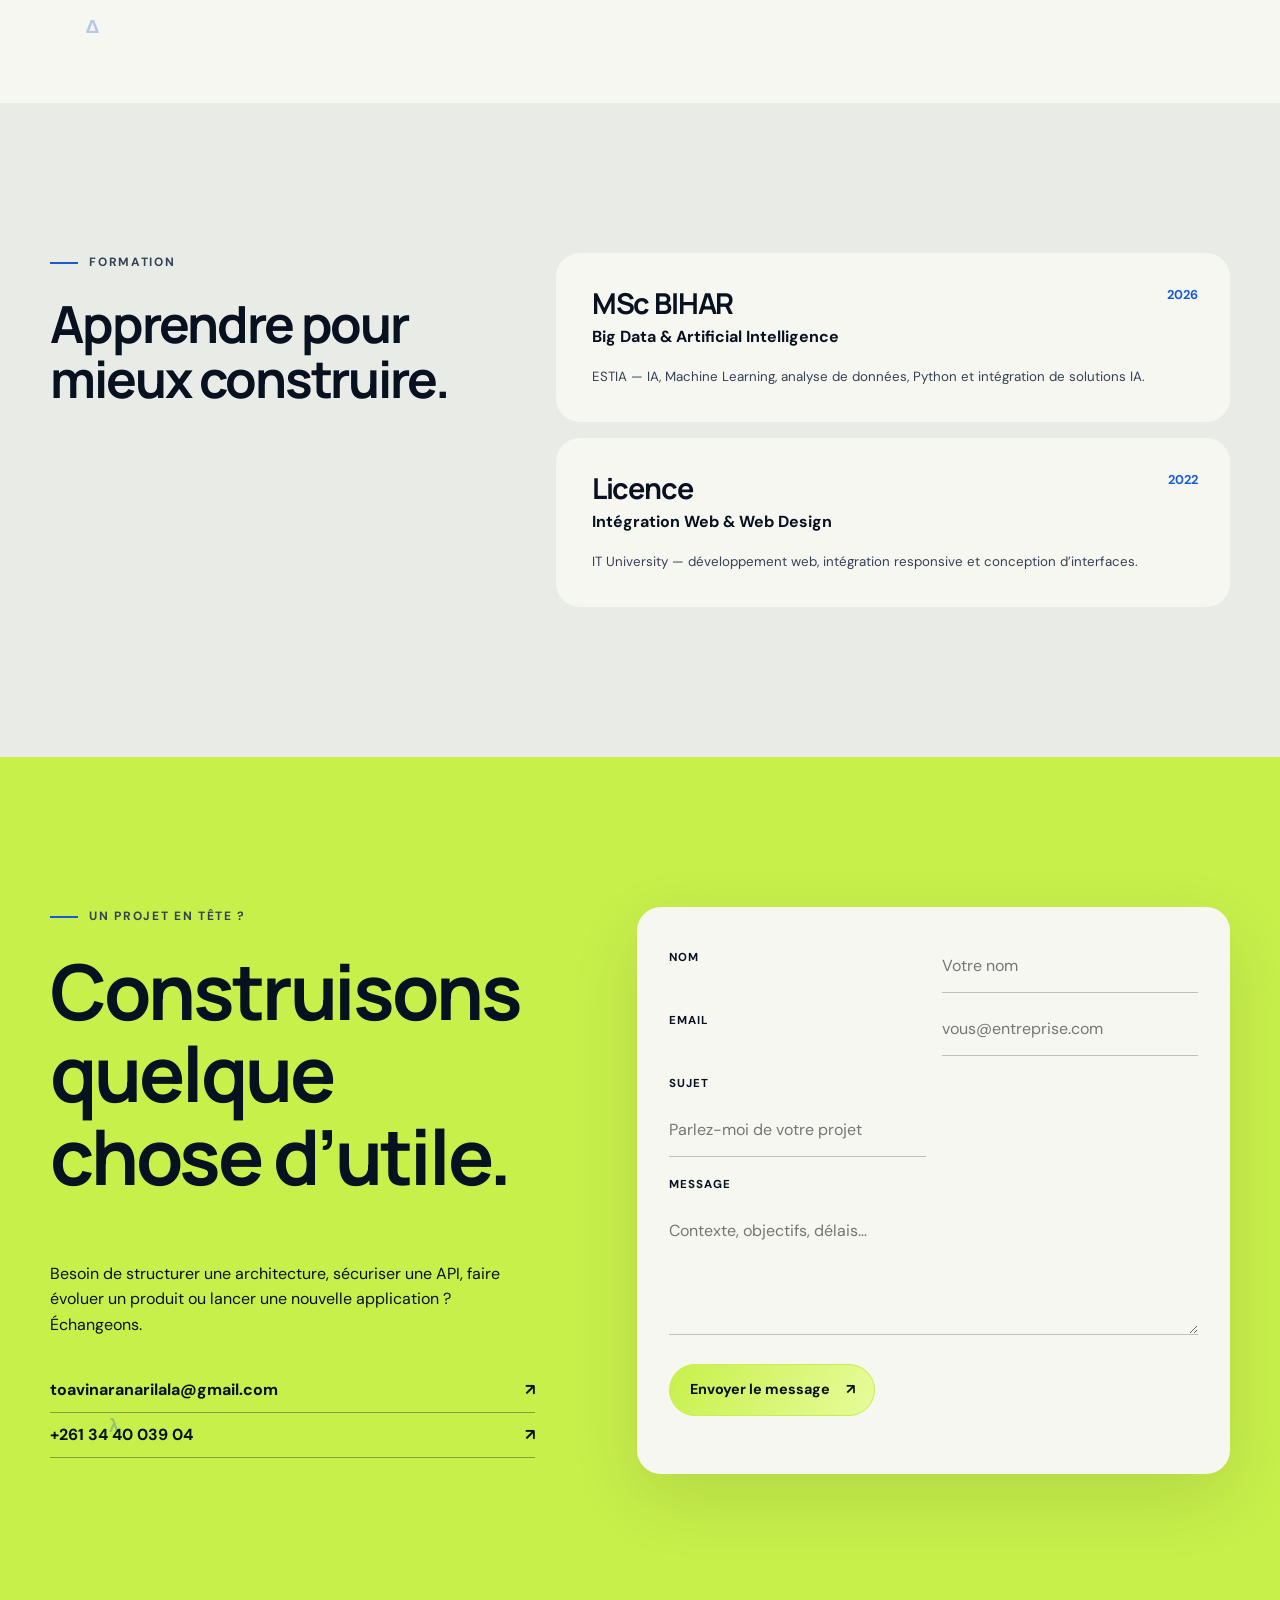
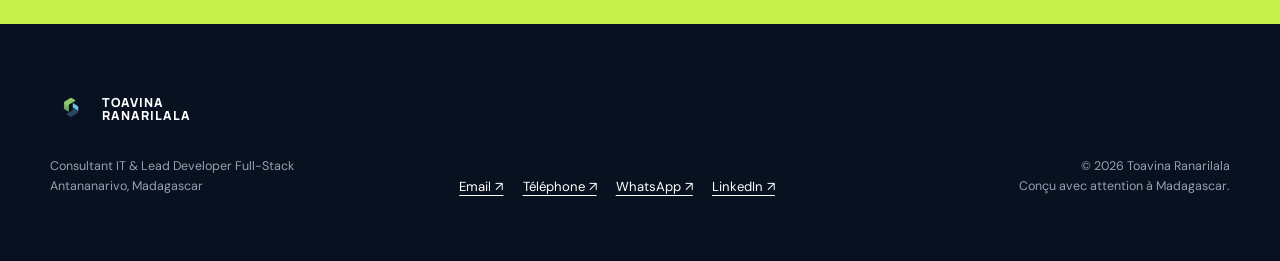
==== commit f3feb5c8: "feat: animation conviviale sur le formulaire de contact (entrée, tilt 3D, glow, bouton shimmer)" ====
--- a/index.html
+++ b/index.html
@@ -90,7 +90,7 @@
       <article class="timeline-item" data-aos="fade-up" data-aos-delay="300"><div class="timeline-date">2022</div><div><h3>Full-Stack Developer</h3><p>Ministère de l’Eau, de l’Assainissement et de l’Hygiène</p><small>Plateforme cartographique temps réel, API Node.js, données MySQL et accompagnement métier.</small></div><span class="timeline-dot"></span></article>
     </div></section>
     <section class="section education-section" id="formation" aria-labelledby="education-title"><div class="shell education-layout"><div class="section-heading compact" data-aos="fade-up"><div><p class="eyebrow"><span></span> Formation</p><h2 id="education-title">Apprendre pour mieux construire.</h2></div></div><div class="education-cards"><article class="education-card" data-aos="fade-up"><span>2026</span><h3>MSc BIHAR</h3><p>Big Data & Artificial Intelligence</p><small>ESTIA — IA, Machine Learning, analyse de données, Python et intégration de solutions IA.</small></article><article class="education-card" data-aos="fade-up" data-aos-delay="150"><span>2022</span><h3>Licence</h3><p>Intégration Web & Web Design</p><small>IT University — développement web, intégration responsive et conception d’interfaces.</small></article></div></div></section>
-    <section class="contact-section" id="contact" aria-labelledby="contact-title"><div class="shell contact-layout"><div class="deco deco-contact" aria-hidden="true"><svg class="deco-item deco-node" viewBox="0 0 48 48" fill="none" stroke="currentColor" stroke-width="2.5"><path d="M24 4 41 14v20L24 44 7 34V14Z"/></svg><span class="deco-item deco-lambda" aria-hidden="true">λ</span></div><div class="contact-copy" data-aos="fade-up"><p class="eyebrow"><span></span> Un projet en tête ?</p><h2 id="contact-title">Construisons quelque chose d’utile.</h2><p>Besoin de structurer une architecture, sécuriser une API, faire évoluer un produit ou lancer une nouvelle application ? Échangeons.</p><div class="contact-direct"><a href="mailto:toavinaranarilala@gmail.com">toavinaranarilala@gmail.com <span>↗</span></a><a href="tel:+261344003904">+261 34 40 039 04 <span>↗</span></a></div></div><form class="contact-form" data-aos="fade-up" data-aos-delay="150" id="contactForm" action="https://formsubmit.co/toavinaranarilala@gmail.com" method="post"><input type="hidden" name="_subject" value="Nouveau message depuis le portfolio"><input type="hidden" name="_captcha" value="true"><input type="hidden" name="_template" value="table"><input type="hidden" name="_next" id="redirectUrl"><label for="name">Nom</label><input id="name" name="name" type="text" autocomplete="name" placeholder="Votre nom" required><label for="email">Email</label><input id="email" name="email" type="email" autocomplete="email" placeholder="vous@entreprise.com" required><label for="subject">Sujet</label><input id="subject" name="subject" type="text" placeholder="Parlez-moi de votre projet" required minlength="3"><label for="message">Message</label><textarea id="message" name="message" rows="4" placeholder="Contexte, objectifs, délais…" required></textarea><button class="button primary" type="submit">Envoyer le message <span>↗</span></button><p class="form-status" id="form-status" role="status" aria-live="polite"></p></form></div></section>
+    <section class="contact-section" id="contact" aria-labelledby="contact-title"><div class="shell contact-layout"><div class="deco deco-contact" aria-hidden="true"><svg class="deco-item deco-node" viewBox="0 0 48 48" fill="none" stroke="currentColor" stroke-width="2.5"><path d="M24 4 41 14v20L24 44 7 34V14Z"/></svg><span class="deco-item deco-lambda" aria-hidden="true">λ</span></div><div class="contact-copy" data-aos="fade-up"><p class="eyebrow"><span></span> Un projet en tête ?</p><h2 id="contact-title">Construisons quelque chose d’utile.</h2><p>Besoin de structurer une architecture, sécuriser une API, faire évoluer un produit ou lancer une nouvelle application ? Échangeons.</p><div class="contact-direct"><a href="mailto:toavinaranarilala@gmail.com">toavinaranarilala@gmail.com <span>↗</span></a><a href="tel:+261344003904">+261 34 40 039 04 <span>↗</span></a></div></div><div class="contact-form-wrap"><form class="contact-form" id="contactForm" action="https://formsubmit.co/toavinaranarilala@gmail.com" method="post"><input type="hidden" name="_subject" value="Nouveau message depuis le portfolio"><input type="hidden" name="_captcha" value="true"><input type="hidden" name="_template" value="table"><input type="hidden" name="_next" id="redirectUrl"><label for="name">Nom</label><input id="name" name="name" type="text" autocomplete="name" placeholder="Votre nom" required><label for="email">Email</label><input id="email" name="email" type="email" autocomplete="email" placeholder="vous@entreprise.com" required><label for="subject">Sujet</label><input id="subject" name="subject" type="text" placeholder="Parlez-moi de votre projet" required minlength="3"><label for="message">Message</label><textarea id="message" name="message" rows="4" placeholder="Contexte, objectifs, délais…" required></textarea><button class="button primary" type="submit">Envoyer le message <span>↗</span></button><p class="form-status" id="form-status" role="status" aria-live="polite"></p></form></div></div></section>
   </main>
   <footer class="site-footer"><div class="shell footer-inner"><div><a class="brand" href="#top"><img class="brand-logo" src="assets/SOLID_SANS_TXT.png" width="42" height="42" alt=""><span class="brand-name">Toavina<br>Ranarilala</span></a><p>Consultant IT & Lead Developer Full-Stack<br>Antananarivo, Madagascar</p></div><div class="footer-links"><a href="mailto:toavinaranarilala@gmail.com">Email ↗</a><a href="tel:+261344003904">Téléphone ↗</a><a href="https://wa.me/261344003904" target="_blank" rel="noopener noreferrer">WhatsApp ↗</a><a href="https://www.linkedin.com/in/toavina-ranarilala-918688250/" target="_blank" rel="noopener noreferrer">LinkedIn ↗</a></div><p class="copyright">© 2026 Toavina Ranarilala<br>Conçu avec attention à Madagascar.</p></div></footer>
   <div class="cookie-banner" id="cookie-banner" role="dialog" aria-live="polite" aria-label="Consentement aux cookies"><p>Ce site utilise Google Analytics pour mesurer son audience. Vous pouvez accepter ou refuser.</p><div><button type="button" id="cookie-reject">Refuser</button><button type="button" class="accept" id="cookie-accept">Accepter</button></div></div>
--- a/assets/styles.css
+++ b/assets/styles.css
@@ -1,7 +1,7 @@
 :root{--ink:#08111f;--soft:#344054;--paper:#f7f7f2;--white:#fff;--line:#d9ddd7;--acid:#c8f04b;--blue:#185adb;--radius:24px;--shadow:0 24px 70px rgba(8,17,31,.11)}
 *{box-sizing:border-box}html{scroll-behavior:smooth;scroll-padding-top:100px}body{margin:0;color:var(--ink);background:var(--paper);font-family:"DM Sans",sans-serif;line-height:1.6;-webkit-font-smoothing:antialiased}body:before{content:"";position:fixed;inset:0;pointer-events:none;opacity:.3;z-index:10;background-image:url("data:image/svg+xml,%3Csvg viewBox='0 0 180 180' xmlns='http://www.w3.org/2000/svg'%3E%3Cfilter id='n'%3E%3CfeTurbulence type='fractalNoise' baseFrequency='.9' numOctaves='2'/%3E%3C/filter%3E%3Crect width='100%25' height='100%25' filter='url(%23n)' opacity='.035'/%3E%3C/svg%3E")}a{color:inherit}img{max-width:100%;display:block}button,input,textarea{font:inherit}.shell{width:min(1180px,calc(100% - 48px));margin-inline:auto}.sr-only{position:absolute;width:1px;height:1px;padding:0;margin:-1px;overflow:hidden;clip:rect(0,0,0,0);white-space:nowrap;border:0}.skip-link{position:fixed;top:10px;left:10px;padding:.7rem 1rem;background:var(--acid);z-index:999;transform:translateY(-150%)}.skip-link:focus{transform:none}
 .site-header{position:sticky;top:0;z-index:50;background:rgba(247,247,242,.88);border-bottom:1px solid transparent;backdrop-filter:blur(18px);transition:border-color .25s}.site-header.scrolled{border-color:var(--line)}.nav{min-height:82px;display:flex;align-items:center;justify-content:space-between;gap:2rem}.brand{display:inline-flex;align-items:center;gap:.65rem;font-family:Manrope,sans-serif;font-weight:800;text-decoration:none;line-height:1.05}.brand-mark{display:grid;place-items:center;width:42px;height:42px;color:var(--paper);background:var(--ink);border-radius:50%;font-size:.82rem}.brand-name{font-size:.78rem;text-transform:uppercase;letter-spacing:.08em}.nav-links{display:flex;gap:2rem;margin-left:auto}.nav-links a{color:var(--soft);font-size:.9rem;font-weight:600;text-decoration:none}.nav-cta{padding:.76rem 1.1rem;background:var(--ink);color:#fff;border-radius:99px;text-decoration:none;font-size:.86rem;font-weight:600}.menu-toggle{display:none;width:44px;height:44px;padding:11px;border:0;background:var(--ink);border-radius:50%}.menu-toggle>span:not(.sr-only){display:block;height:1.5px;margin:4px 0;background:#fff}
-.hero{min-height:calc(100vh - 82px);display:grid;grid-template-columns:1.17fr .83fr;align-items:center;gap:clamp(3rem,7vw,7rem);padding-block:70px 90px}.eyebrow{display:flex;align-items:center;gap:.7rem;margin:0 0 1.5rem;color:var(--soft);font-size:.75rem;font-weight:700;text-transform:uppercase;letter-spacing:.14em}.eyebrow span{width:28px;height:2px;background:var(--blue)}h1,h2,h3{margin-top:0;font-family:Manrope,sans-serif;line-height:1.07;letter-spacing:-.04em}h1{max-width:750px;margin-bottom:1.6rem;font-size:clamp(3.1rem,6.2vw,6.5rem)}h1 em{position:relative;display:inline-block;color:var(--blue);font-style:normal}h1 em:after{content:"";position:absolute;left:1%;right:0;bottom:-.02em;height:.12em;background:var(--acid);z-index:-1;transform:rotate(-1deg)}.hero-intro{max-width:650px;margin:0 0 2rem;color:var(--soft);font-size:clamp(1rem,1.5vw,1.18rem)}.hero-actions{display:flex;flex-wrap:wrap;gap:.8rem}.button{display:inline-flex;justify-content:center;align-items:center;gap:1rem;min-height:52px;padding:.85rem 1.2rem;border:1px solid var(--ink);border-radius:99px;font-size:.9rem;font-weight:700;text-decoration:none;cursor:pointer;transition:.2s}.button:hover{transform:translateY(-2px);box-shadow:0 12px 28px rgba(8,17,31,.15)}.button.primary{color:var(--ink);background:var(--acid);border-color:var(--acid)}.button.secondary{background:transparent}.hero-meta{display:flex;gap:clamp(1.3rem,4vw,3.5rem);margin:3.5rem 0 0;padding:1.6rem 0 0;border-top:1px solid var(--line);list-style:none}.hero-meta li{display:flex;flex-direction:column}.hero-meta strong{font-family:Manrope,sans-serif;font-size:.95rem}.hero-meta span{color:#697386;font-size:.76rem}.hero-visual{position:relative;justify-self:end;width:min(100%,440px)}.portrait-frame{position:relative;overflow:hidden;aspect-ratio:4/5.35;padding-top:1rem;background:#dce1db;border-radius:220px 220px 28px 28px;box-shadow:var(--shadow)}.portrait-frame:before{content:"";position:absolute;inset:10% 8% 0;background:var(--acid);border-radius:50% 50% 0 0}.portrait-frame img{position:relative;z-index:1;width:100%;height:100%;object-fit:cover;object-position:center top}.portrait-label{position:absolute;top:20px;right:-55px;z-index:2;padding:.45rem 4rem;color:#fff;background:var(--blue);font-size:.63rem;font-weight:700;letter-spacing:.12em;text-transform:uppercase;transform:rotate(35deg)}.portrait-card{position:absolute;left:20px;right:20px;bottom:20px;z-index:3;display:flex;align-items:center;gap:.8rem;padding:.95rem 1rem;color:#fff;background:rgba(8,17,31,.88);backdrop-filter:blur(10px);border-radius:16px}.portrait-card div{display:flex;flex-direction:column}.portrait-card strong{font-size:.82rem}.portrait-card small{color:#bcc4ce}.status-dot{width:10px;height:10px;background:var(--acid);border-radius:50%;box-shadow:0 0 0 5px rgba(200,240,75,.15)}.orbit{position:absolute;z-index:-1;border:1px solid #c9cec8;border-radius:50%}.orbit-one{width:130px;height:130px;top:-25px;left:-45px}.orbit-two{width:72px;height:72px;right:-25px;bottom:18%;background:var(--acid);border:0}
+.hero{min-height:calc(100vh - 82px);display:grid;grid-template-columns:1.17fr .83fr;align-items:start;gap:clamp(3rem,7vw,7rem);padding-block:70px 90px}.eyebrow{display:flex;align-items:center;gap:.7rem;margin:0 0 1.5rem;color:var(--soft);font-size:.75rem;font-weight:700;text-transform:uppercase;letter-spacing:.14em}.eyebrow span{width:28px;height:2px;background:var(--blue)}h1,h2,h3{margin-top:0;font-family:Manrope,sans-serif;line-height:1.07;letter-spacing:-.04em}h1{max-width:750px;margin-bottom:1.6rem;font-size:clamp(3.1rem,6.2vw,6.5rem)}h1 em{position:relative;display:inline-block;color:var(--blue);font-style:normal}h1 em:after{content:"";position:absolute;left:1%;right:0;bottom:-.02em;height:.12em;background:var(--acid);z-index:-1;transform:rotate(-1deg)}.hero-intro{max-width:650px;margin:0 0 2rem;color:var(--soft);font-size:clamp(1rem,1.5vw,1.18rem)}.hero-actions{display:flex;flex-wrap:wrap;gap:.8rem}.button{display:inline-flex;justify-content:center;align-items:center;gap:1rem;min-height:52px;padding:.85rem 1.2rem;border:1px solid var(--ink);border-radius:99px;font-size:.9rem;font-weight:700;text-decoration:none;cursor:pointer;transition:.2s}.button:hover{transform:translateY(-2px);box-shadow:0 12px 28px rgba(8,17,31,.15)}.button.primary{color:var(--ink);background:var(--acid);border-color:var(--acid)}.button.secondary{background:transparent}.hero-meta{display:flex;gap:clamp(1.3rem,4vw,3.5rem);margin:3.5rem 0 0;padding:1.6rem 0 0;border-top:1px solid var(--line);list-style:none}.hero-meta li{display:flex;flex-direction:column}.hero-meta strong{font-family:Manrope,sans-serif;font-size:.95rem}.hero-meta span{color:#697386;font-size:.76rem}.hero-visual{position:relative;justify-self:end;width:min(100%,440px);padding-top:2.6rem}.portrait-frame{position:relative;overflow:hidden;aspect-ratio:4/5.35;padding-top:1rem;background:#dce1db;border-radius:220px 220px 28px 28px;box-shadow:var(--shadow)}.portrait-frame:before{content:"";position:absolute;inset:10% 8% 0;background:var(--acid);border-radius:50% 50% 0 0}.portrait-frame img{position:relative;z-index:1;width:100%;height:100%;object-fit:cover;object-position:center top}.portrait-label{position:absolute;top:20px;right:-55px;z-index:2;padding:.45rem 4rem;color:#fff;background:var(--blue);font-size:.63rem;font-weight:700;letter-spacing:.12em;text-transform:uppercase;transform:rotate(35deg)}.portrait-card{position:absolute;left:20px;right:20px;bottom:20px;z-index:3;display:flex;align-items:center;gap:.8rem;padding:.95rem 1rem;color:#fff;background:rgba(8,17,31,.88);backdrop-filter:blur(10px);border-radius:16px}.portrait-card div{display:flex;flex-direction:column}.portrait-card strong{font-size:.82rem}.portrait-card small{color:#bcc4ce}.status-dot{width:10px;height:10px;background:var(--acid);border-radius:50%;box-shadow:0 0 0 5px rgba(200,240,75,.15)}.orbit{position:absolute;z-index:-1;border:1px solid #c9cec8;border-radius:50%}.orbit-one{width:130px;height:130px;top:-25px;left:-45px}.orbit-two{width:72px;height:72px;right:-25px;bottom:18%;background:var(--acid);border:0}
 .trust-strip{overflow:hidden;padding:1.25rem 0;color:#fff;background:var(--ink);transform:rotate(-1deg) scale(1.01)}.marquee{display:flex;justify-content:center;gap:clamp(1rem,2.2vw,2.5rem);min-width:max-content;font-family:Manrope,sans-serif;font-size:clamp(.8rem,1.2vw,1rem);font-weight:700;text-transform:uppercase;letter-spacing:.08em}.marquee i{color:var(--acid);font-style:normal}.section{padding-block:clamp(90px,12vw,150px)}.section-heading{display:grid;grid-template-columns:1.35fr .65fr;align-items:end;gap:3rem;margin-bottom:4rem}.section-heading h2{margin-bottom:0;font-size:clamp(2.5rem,5vw,4.8rem)}.section-heading>p{margin:0 0 .5rem;color:var(--soft)}
 .expertise-grid{display:grid;grid-template-columns:repeat(3,1fr);gap:1rem}.expertise-card{position:relative;min-height:350px;padding:2rem;background:var(--white);border:1px solid var(--line);border-radius:var(--radius);transition:.25s}.expertise-card:hover{transform:translateY(-6px);box-shadow:var(--shadow)}.expertise-card.featured{grid-row:span 2;min-height:716px;color:#fff;background:var(--blue);border-color:var(--blue);display:flex;flex-direction:column;justify-content:flex-end}.card-number{position:absolute;top:1.6rem;right:1.7rem;color:#858e9b;font-size:.75rem}.featured .card-number{color:rgba(255,255,255,.65)}.card-icon{display:grid;place-items:center;width:56px;height:56px;margin-bottom:3rem;background:var(--acid);color:var(--ink);border-radius:50%;font-size:1.5rem}.featured .card-icon{position:absolute;top:2rem;left:2rem}.expertise-card h3{margin-bottom:1rem;font-size:1.65rem}.expertise-card p{color:var(--soft)}.featured p{color:#dce7ff}.tags{display:flex;flex-wrap:wrap;gap:.45rem;margin-top:1.7rem}.tags span,.project-tech span{padding:.35rem .65rem;border:1px solid rgba(52,64,84,.2);border-radius:99px;font-size:.69rem;font-weight:600}.featured .tags span{border-color:rgba(255,255,255,.35)}
 .projects-section{color:#fff;background:var(--ink)}.section-heading.light .eyebrow,.section-heading.light>p{color:#adb7c5}.section-heading.light .eyebrow span{background:var(--acid)}.project{display:grid;grid-template-columns:.25fr 1.2fr .55fr;gap:3rem;padding:4rem 0;border-top:1px solid #293344}.project:last-child{border-bottom:1px solid #293344}.project-index{color:var(--acid);font-family:Manrope,sans-serif;font-size:.75rem}.project-label{margin-bottom:1rem;color:#8793a3;font-size:.72rem;font-weight:700;text-transform:uppercase;letter-spacing:.1em}.project-content h3{max-width:690px;margin-bottom:1.2rem;font-size:clamp(1.8rem,3vw,3rem)}.project-content p{max-width:700px;color:#b7c0cc}.project-content ul{display:grid;grid-template-columns:repeat(3,1fr);gap:.7rem;margin:2rem 0 0;padding:0;list-style:none}.project-content li{padding-top:.7rem;color:#d9dee5;border-top:1px solid #374253;font-size:.8rem}.project-tech{display:flex;align-content:flex-start;flex-wrap:wrap;gap:.45rem}.project-tech span{color:#c4cbd5;border-color:#3a4555}
@@ -9,7 +9,7 @@
 .education-section{background:#e9ece6}.education-layout{display:grid;grid-template-columns:.75fr 1.25fr;gap:clamp(3rem,8vw,8rem)}.section-heading.compact{display:block;margin:0}.section-heading.compact h2{font-size:clamp(2.5rem,4vw,4rem)}.education-cards{display:grid;gap:1rem}.education-card{position:relative;padding:2.2rem;background:var(--paper);border-radius:var(--radius)}.education-card>span{position:absolute;top:2rem;right:2rem;color:var(--blue);font-size:.8rem;font-weight:700}.education-card h3{margin-bottom:.3rem;font-size:1.8rem}.education-card p{margin:0 0 1rem;font-weight:700}.education-card small{display:block;max-width:580px;color:var(--soft)}
 .contact-section{padding-block:clamp(90px,12vw,150px);background:var(--acid)}.contact-layout{display:grid;grid-template-columns:.9fr 1.1fr;gap:clamp(3rem,8vw,8rem);align-items:start}.contact-copy h2{font-size:clamp(3rem,6vw,5.6rem)}.contact-copy>p:not(.eyebrow){max-width:540px}.contact-direct{display:flex;flex-direction:column;gap:.6rem;margin-top:2.5rem}.contact-direct a{display:flex;justify-content:space-between;max-width:500px;padding-bottom:.55rem;border-bottom:1px solid rgba(8,17,31,.35);font-weight:700;text-decoration:none}.contact-form{display:grid;grid-template-columns:1fr 1fr;gap:.6rem 1rem;padding:2rem;background:var(--paper);border-radius:var(--radius);box-shadow:var(--shadow)}.contact-form label{margin-top:.6rem;font-size:.72rem;font-weight:700;text-transform:uppercase;letter-spacing:.08em}.contact-form input,.contact-form textarea{width:100%;padding:.85rem 0;color:var(--ink);background:transparent;border:0;border-bottom:1px solid #bdc3bc;border-radius:0;outline:none}.contact-form input:focus,.contact-form textarea:focus{border-color:var(--blue)}.contact-form label:nth-of-type(3),.contact-form label:nth-of-type(4),.contact-form textarea,.contact-form button{grid-column:1/-1}.contact-form button{justify-self:start;margin-top:1.2rem}.form-status{grid-column:1/-1;margin:0;min-height:1.25em;font-size:.82rem;font-weight:600;color:var(--soft)}.form-status.error{color:#b42318}
 .site-footer{padding:4rem 0;color:#fff;background:var(--ink)}.footer-inner{display:grid;grid-template-columns:1fr 1fr 1fr;gap:3rem;align-items:end}.site-footer .brand-mark{color:var(--ink);background:var(--acid)}.site-footer>div>div>p,.copyright{margin:1.2rem 0 0;color:#96a1b0;font-size:.78rem}.footer-links{display:flex;gap:1.2rem}.footer-links a{font-size:.82rem;text-underline-offset:4px}.copyright{justify-self:end;text-align:right}.cookie-banner{position:fixed;right:1.2rem;bottom:1.2rem;z-index:100;display:none;align-items:center;gap:1.2rem;max-width:600px;padding:1rem 1.2rem;color:#fff;background:var(--ink);border:1px solid #344054;border-radius:15px;box-shadow:var(--shadow)}.cookie-banner.is-visible{display:flex}.cookie-banner p{margin:0;font-size:.78rem}.cookie-banner>div{display:flex;gap:.45rem}.cookie-banner button{padding:.55rem .8rem;color:#fff;background:transparent;border:1px solid #596579;border-radius:99px;cursor:pointer}.cookie-banner .accept{color:var(--ink);background:var(--acid);border-color:var(--acid)}
-@media(max-width:950px){.nav-links,.nav-cta{display:none}.menu-toggle{display:block;margin-left:auto}.nav-links.open{position:absolute;top:82px;left:0;right:0;display:flex;flex-direction:column;gap:0;padding:1rem 24px 1.5rem;background:var(--paper);border-bottom:1px solid var(--line)}.nav-links.open a{padding:.8rem 0}.hero{min-height:auto;grid-template-columns:1fr}.hero-visual{justify-self:center;width:min(90%,450px)}.expertise-grid{grid-template-columns:1fr 1fr}.expertise-card.featured{grid-row:auto;min-height:350px}.project{grid-template-columns:.2fr 1fr}.project-tech{grid-column:2}.education-layout,.contact-layout{grid-template-columns:1fr}.footer-inner{grid-template-columns:1fr 1fr}.copyright{grid-column:1/-1;justify-self:start;text-align:left}}
+@media(max-width:950px){.nav-links,.nav-cta{display:none}.menu-toggle{display:block;margin-left:auto}.nav-links.open{position:absolute;top:82px;left:0;right:0;display:flex;flex-direction:column;gap:0;padding:1rem 24px 1.5rem;background:var(--paper);border-bottom:1px solid var(--line)}.nav-links.open a{padding:.8rem 0}.hero{min-height:auto;grid-template-columns:1fr}.hero-visual{justify-self:center;width:min(90%,450px);padding-top:0}.expertise-grid{grid-template-columns:1fr 1fr}.expertise-card.featured{grid-row:auto;min-height:350px}.project{grid-template-columns:.2fr 1fr}.project-tech{grid-column:2}.education-layout,.contact-layout{grid-template-columns:1fr}.footer-inner{grid-template-columns:1fr 1fr}.copyright{grid-column:1/-1;justify-self:start;text-align:left}}
 @media(max-width:650px){.shell{width:min(100% - 32px,1180px)}.nav{min-height:72px}.nav-links.open{top:72px}.brand-name{display:none}.site-header .brand-name,.service-header .brand-name,.thanks-header .brand-name{display:block;font-size:.7rem;letter-spacing:.06em}.hero{padding-block:48px 70px;gap:3rem}h1{font-size:clamp(2.7rem,14vw,4rem)}.hero-actions{align-items:stretch;flex-direction:column}.hero-meta{display:grid;grid-template-columns:1fr 1fr}.portrait-frame{aspect-ratio:4/5.5}.marquee{animation:marquee 22s linear infinite}@keyframes marquee{to{transform:translateX(-45%)}}.section-heading{grid-template-columns:1fr;gap:1.5rem}.section-heading h2{font-size:2.65rem}.expertise-grid{grid-template-columns:1fr}.project{grid-template-columns:1fr;gap:1rem;padding:3rem 0}.project-tech{grid-column:auto}.project-content ul{grid-template-columns:1fr}.timeline-item{grid-template-columns:1fr;gap:.7rem;padding:2rem 1rem}.contact-form{grid-template-columns:1fr;padding:1.4rem}.contact-form label,.contact-form input{grid-column:1/-1}.footer-inner{grid-template-columns:1fr}.copyright{grid-column:auto}.cookie-banner{left:.8rem;right:.8rem;bottom:.8rem;align-items:stretch;flex-direction:column}}
 @media(prefers-reduced-motion:reduce){html{scroll-behavior:auto}*:not(.deco-item){animation-duration:.01ms!important;animation-iteration-count:1!important;transition-duration:.01ms!important}}
 .portrait-frame picture{display:contents}
@@ -34,3 +34,4 @@
 .deco-contact .deco-node{top:7%;right:3%;width:28px;height:28px;color:var(--ink);opacity:.3;animation:deco-float 7s ease-in-out infinite alternate}.deco-contact .deco-lambda{bottom:6%;left:5%;font-size:1.1rem;font-weight:700;opacity:.3;animation:deco-float 6s ease-in-out infinite alternate}
 @keyframes deco-float{from{transform:translateY(0)}to{transform:translateY(-22px)}}@keyframes deco-drift{from{transform:translateX(0)}to{transform:translateX(24px)}}@keyframes deco-float-drift{from{transform:translate(0,0)}to{transform:translate(14px,-16px)}}@keyframes deco-breathe{from{transform:scale(1)}to{transform:scale(1.22)}}@keyframes deco-spin{from{transform:rotate(0)}to{transform:rotate(360deg)}}
 @media(max-width:950px){.deco-hero .deco-ts,.deco-hero .deco-docker{display:none}}@media(max-width:650px){.deco-hero .deco-python,.deco-hero .deco-node,.deco-hero .deco-delta,.deco-hero .deco-circle,.deco-hero .deco-square,.deco-hero .deco-lambda,.deco-expertise .deco-git,.deco-expertise .deco-lambda,.deco-services .deco-sum,.deco-realisations .deco-pi,.deco-parcours .deco-delta,.deco-contact .deco-lambda{display:none}.deco-hero .deco-react{left:8%;top:6%;width:26px;height:26px}.deco-hero .deco-sum{right:85%;top:5%;font-size:1.3rem}.deco-hero .deco-git{left:6%;bottom:60%;width:22px;height:22px}.deco-hero .deco-pi{right:8%;bottom:55%;font-size:1.2rem}.deco-expertise .deco-python{top:3%;right:4%;width:22px;height:22px}.deco-expertise .deco-circle{bottom:4%;right:3%;width:16px;height:16px}.deco-services .deco-docker{top:4%;right:4%;width:22px;height:22px}.deco-realisations .deco-react{top:4%;left:4%;width:24px;height:24px}.deco-parcours .deco-git{top:4%;right:4%;width:20px;height:20px}.deco-contact .deco-node{top:4%;right:4%;width:22px;height:22px}}
+.contact-form-wrap{perspective:1200px}.contact-form{transform-origin:center;animation:contact-in .65s cubic-bezier(.22,1,.36,1) .15s backwards;transition:transform .35s ease,box-shadow .35s ease}.contact-form:hover{transform:rotateX(1.2deg) rotateY(-1.2deg) translateY(-5px);box-shadow:0 24px 48px -20px rgba(8,17,31,.28)}.contact-form input,.contact-form textarea{transition:border-color .25s ease,box-shadow .25s ease}.contact-form input:focus,.contact-form textarea:focus{border-color:var(--blue);box-shadow:0 10px 14px -10px rgba(24,90,219,.5)}.contact-form .button{transition:transform .2s ease,box-shadow .2s ease,background-position .4s ease;background-image:linear-gradient(120deg,var(--acid),#e5fb96,var(--acid));background-size:200% 100%;background-position:0 0}.contact-form .button:hover{transform:translateY(-2px);box-shadow:0 14px 26px -12px rgba(8,17,31,.35);background-position:100% 0;animation:btn-glow 2.2s ease-in-out infinite}.contact-form .button:active{transform:translateY(0) scale(.97);animation:none}.contact-form .button:disabled{pointer-events:none;animation:none;transform:none;box-shadow:none}@keyframes contact-in{from{opacity:0;transform:scale(.96) translateY(18px)}to{opacity:1;transform:scale(1) translateY(0)}}@keyframes btn-glow{0%,100%{box-shadow:0 14px 26px -12px rgba(8,17,31,.35)}50%{box-shadow:0 14px 26px -6px rgba(200,240,75,.55)}}
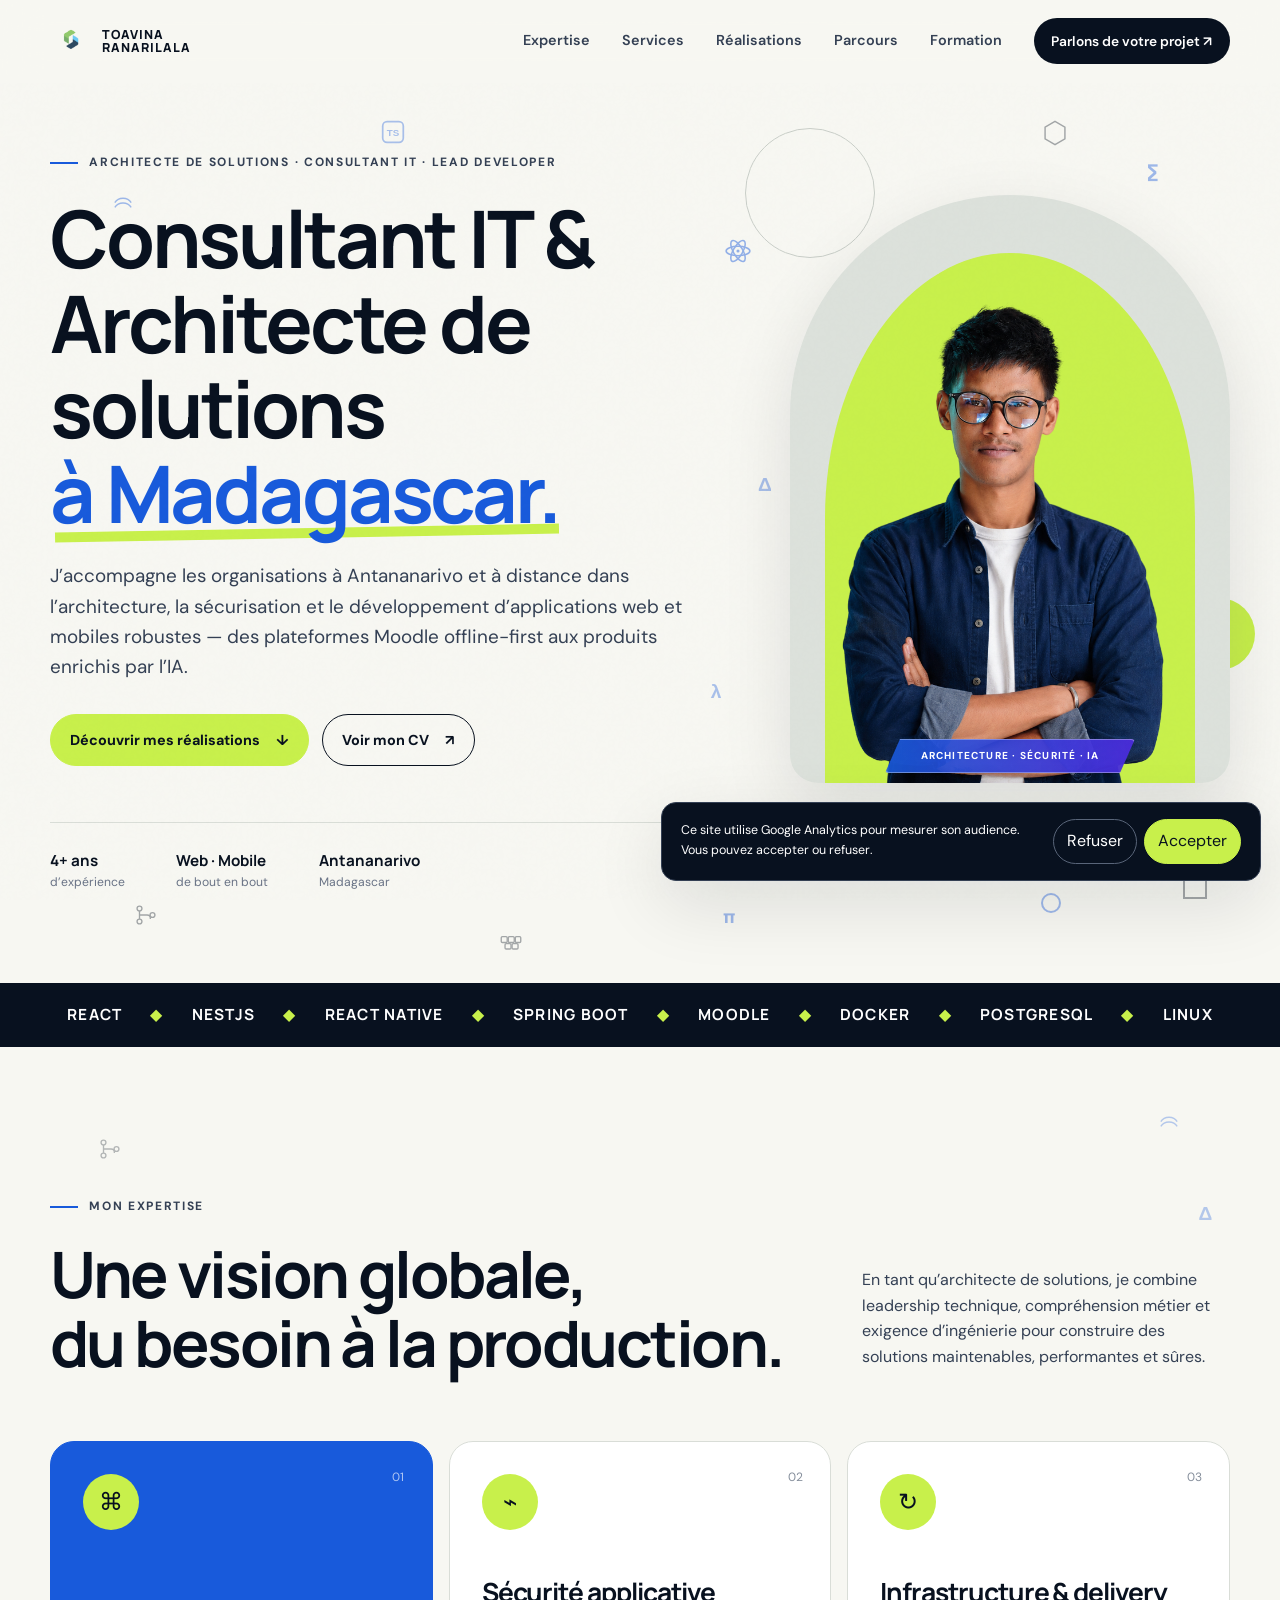
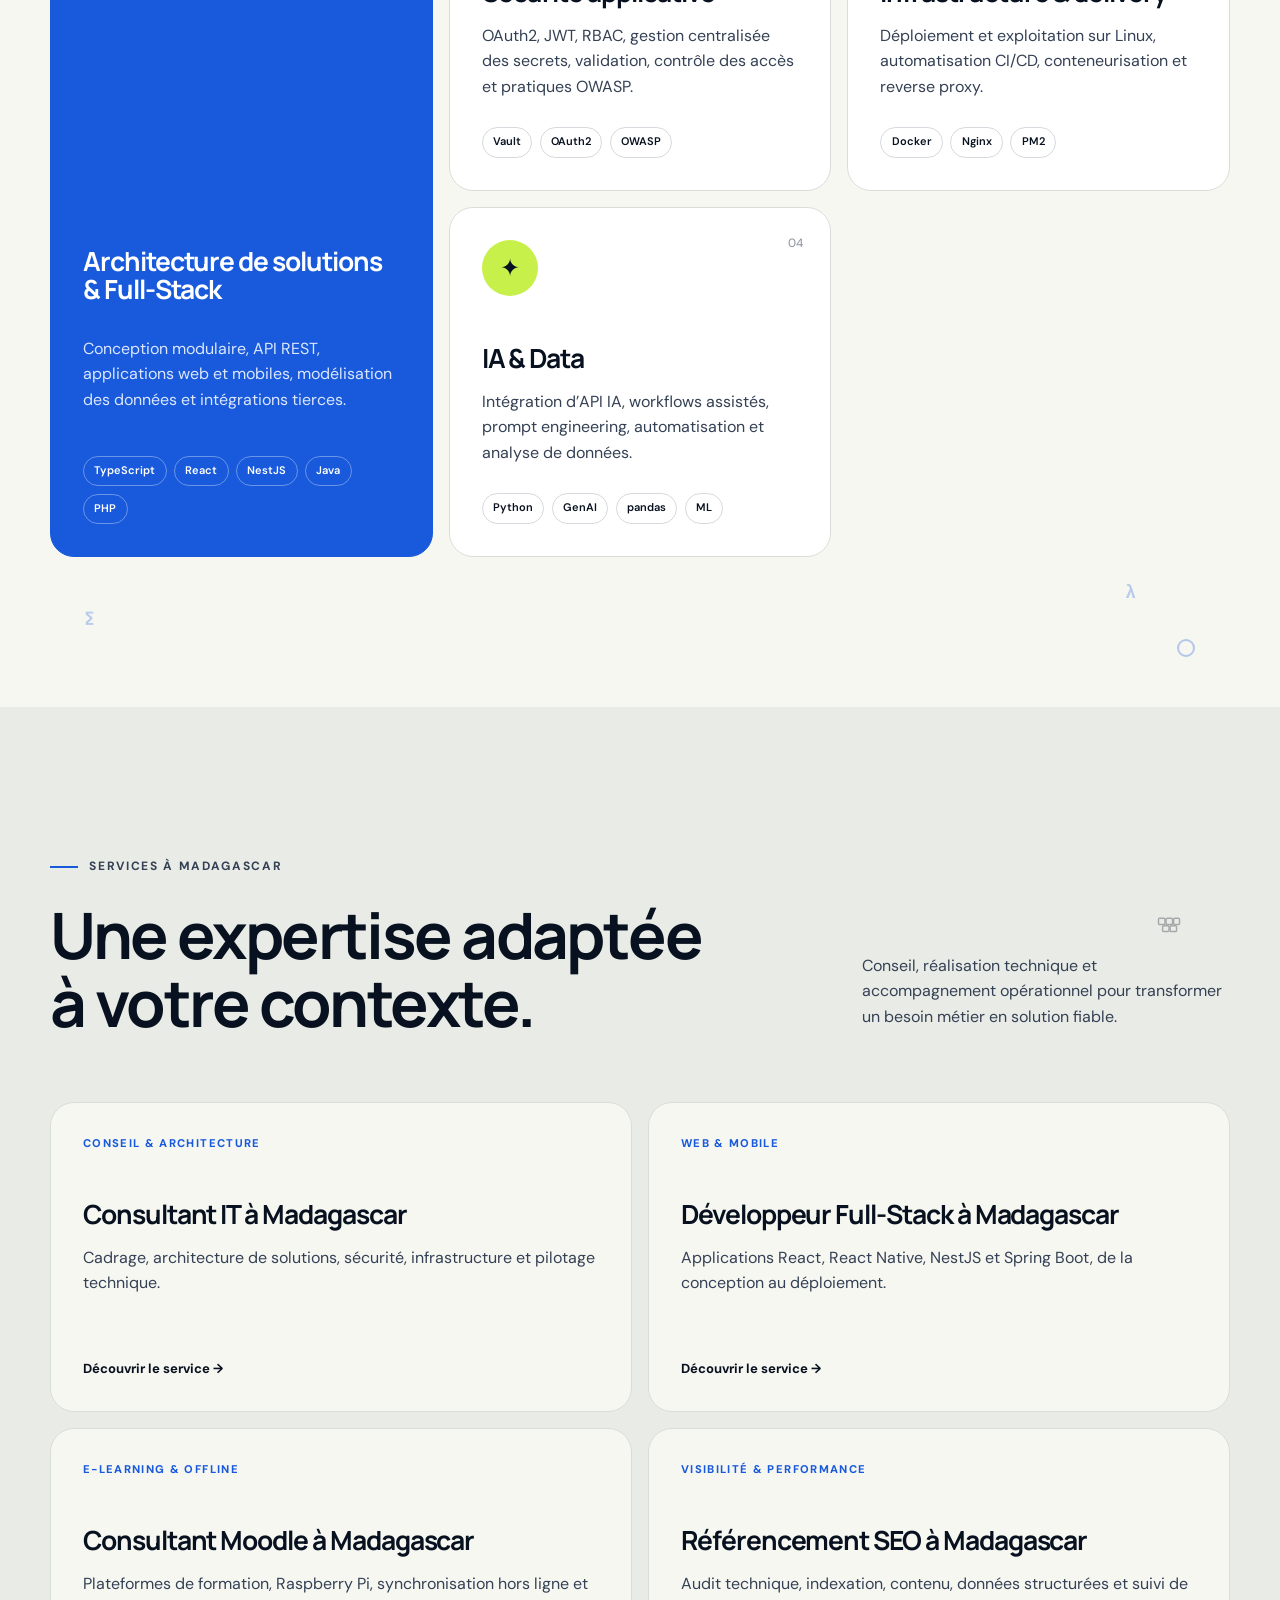
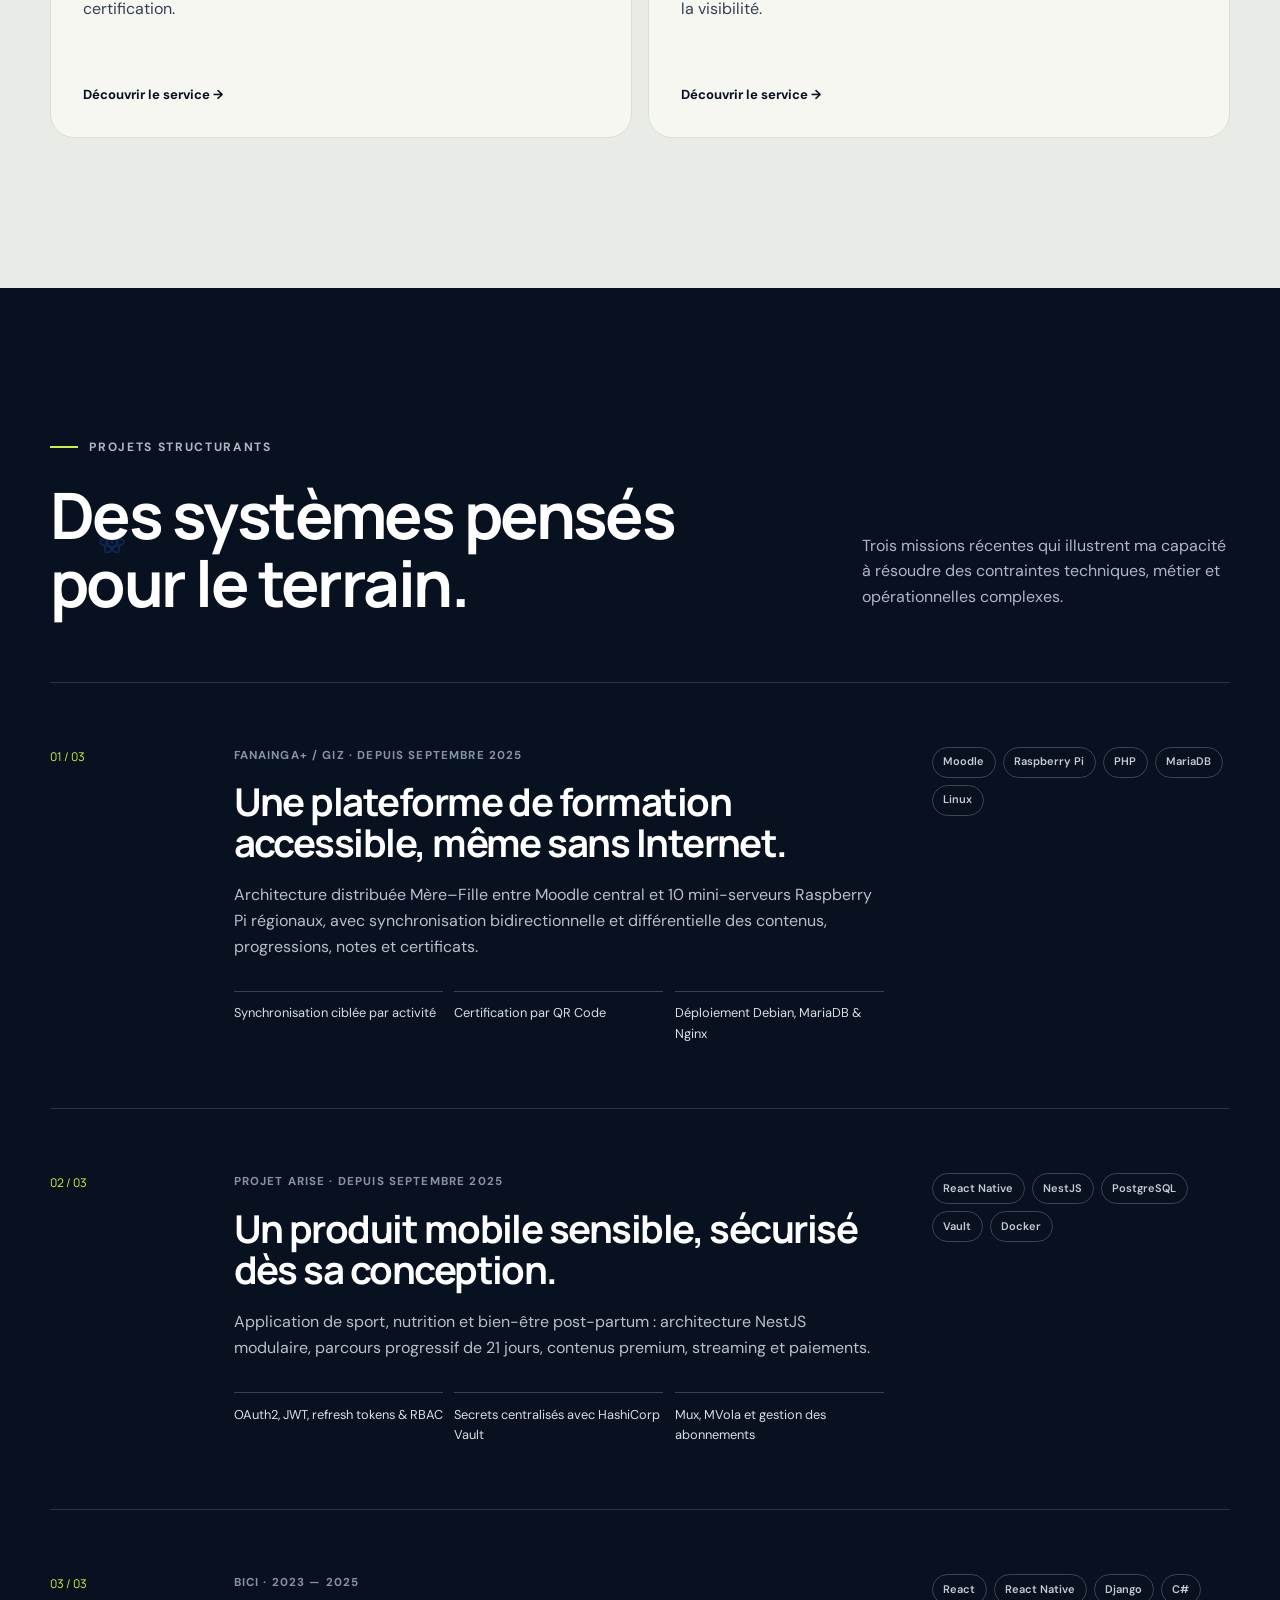
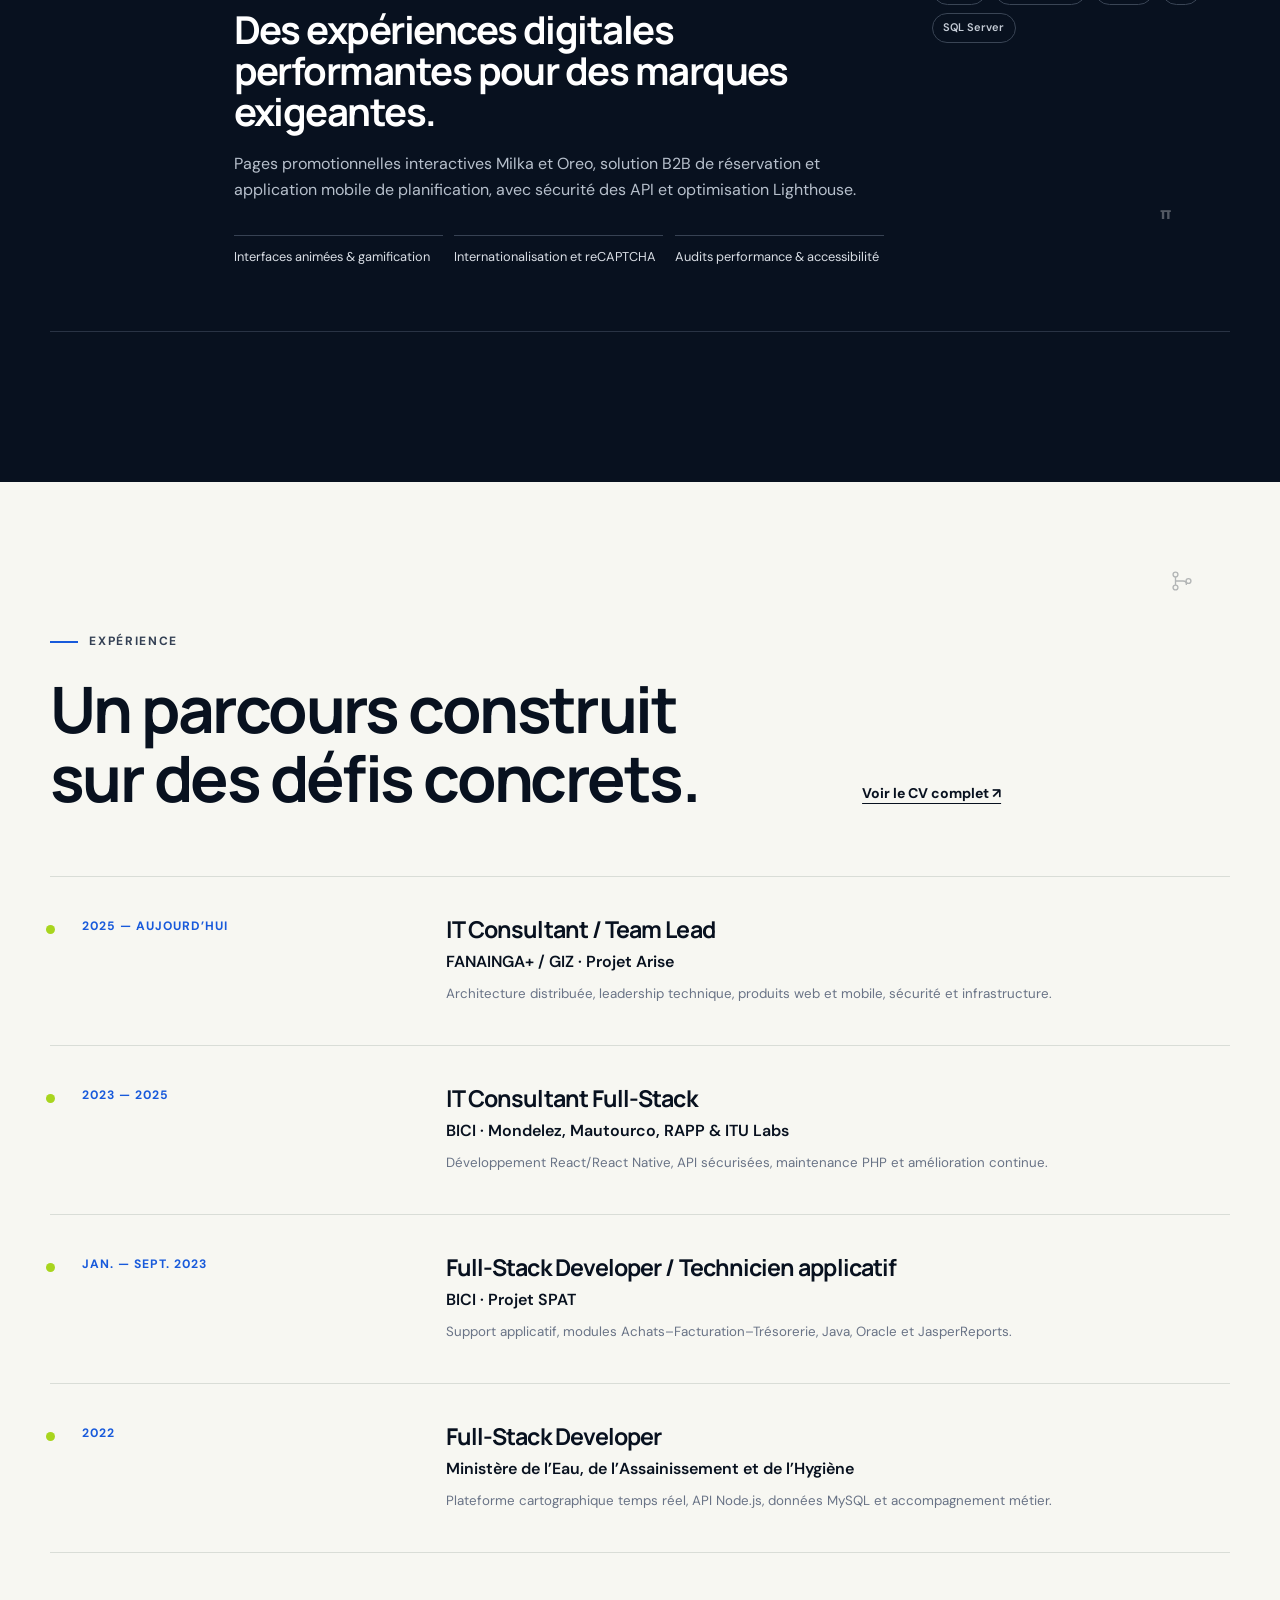
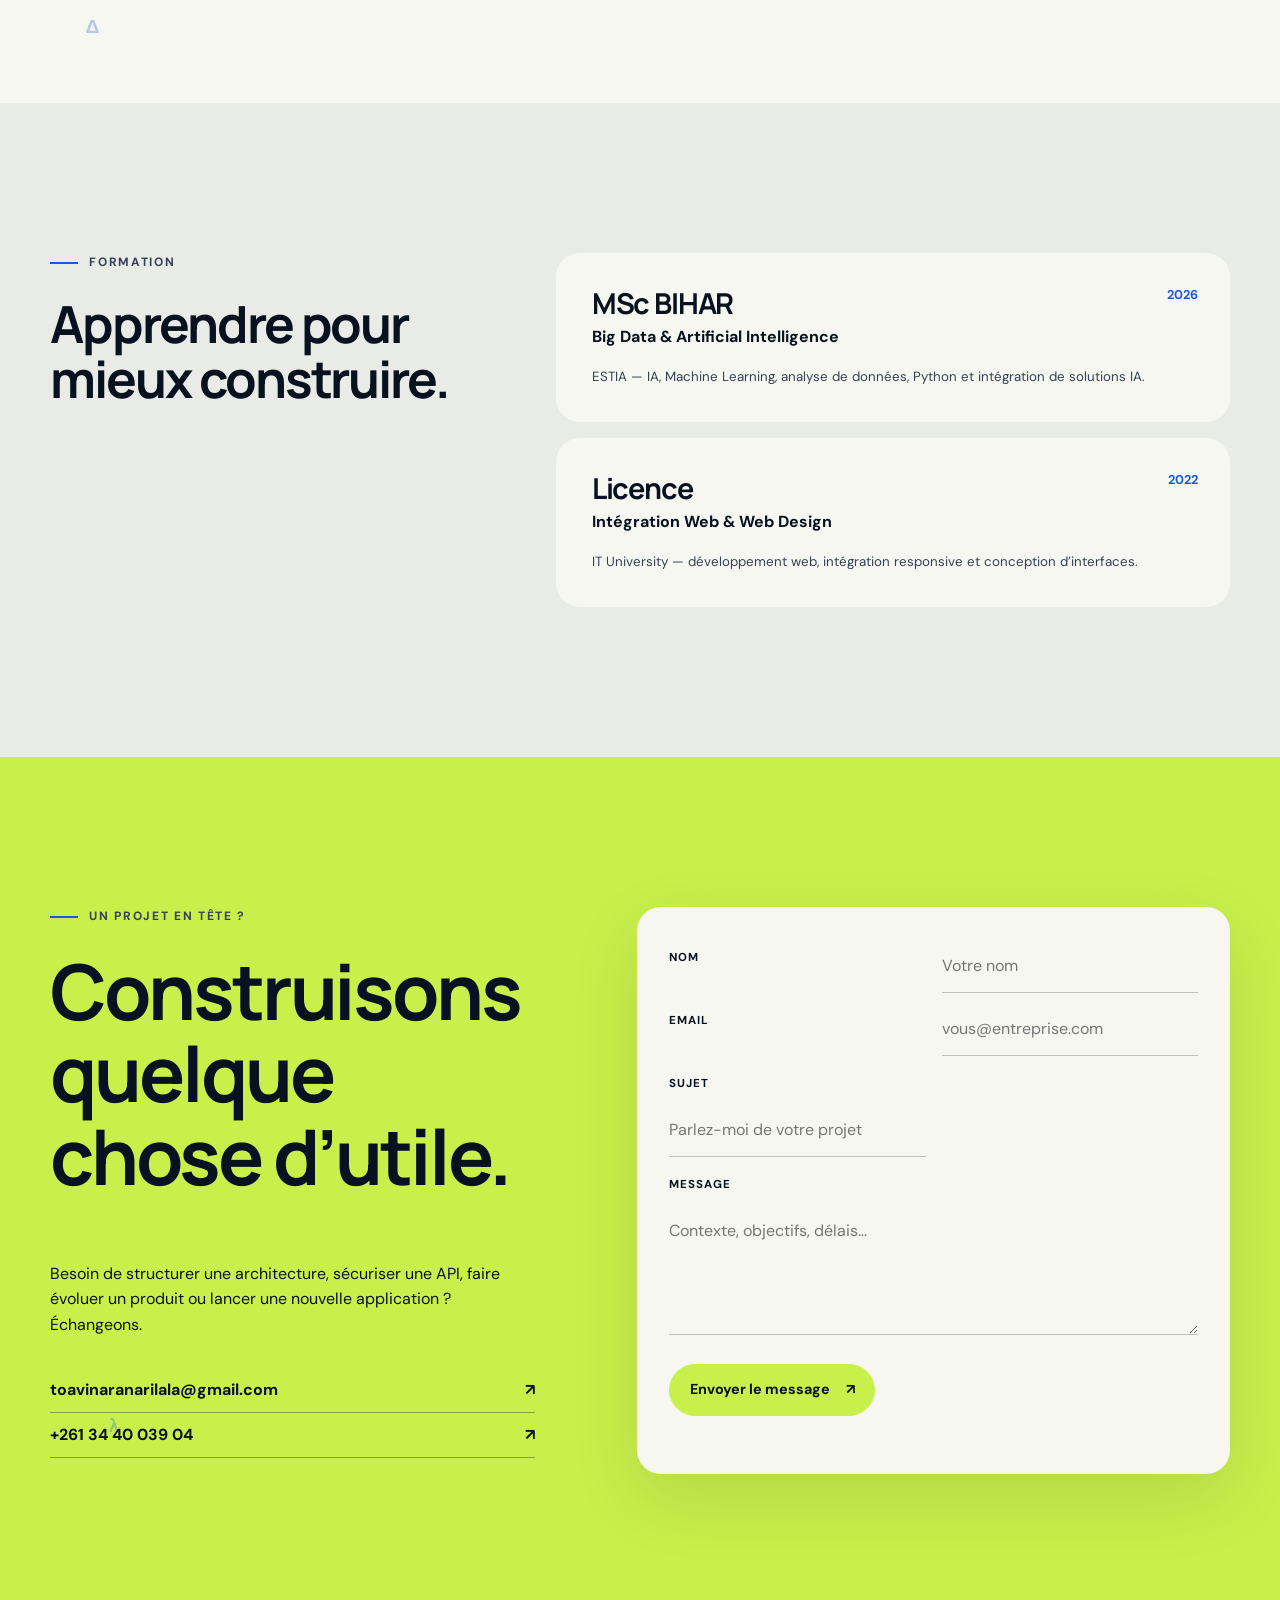
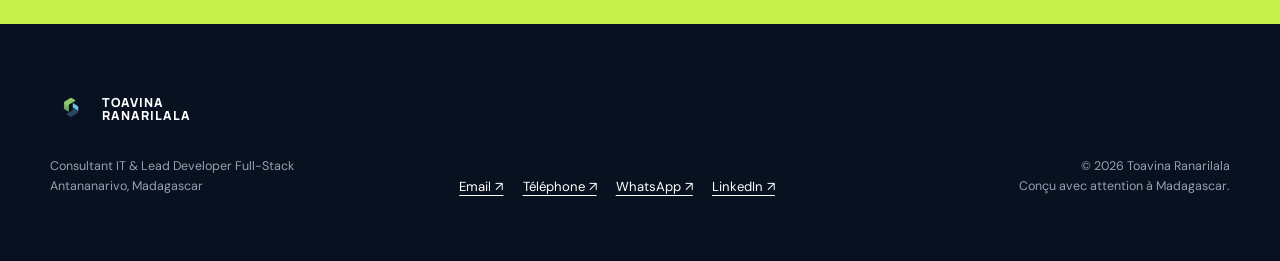
==== commit 3fcee77f: "Revert "feat: animation conviviale sur le formulaire de contact (entrée, tilt 3D, glow, bouton shimm" ====
--- a/index.html
+++ b/index.html
@@ -90,7 +90,7 @@
       <article class="timeline-item" data-aos="fade-up" data-aos-delay="300"><div class="timeline-date">2022</div><div><h3>Full-Stack Developer</h3><p>Ministère de l’Eau, de l’Assainissement et de l’Hygiène</p><small>Plateforme cartographique temps réel, API Node.js, données MySQL et accompagnement métier.</small></div><span class="timeline-dot"></span></article>
     </div></section>
     <section class="section education-section" id="formation" aria-labelledby="education-title"><div class="shell education-layout"><div class="section-heading compact" data-aos="fade-up"><div><p class="eyebrow"><span></span> Formation</p><h2 id="education-title">Apprendre pour mieux construire.</h2></div></div><div class="education-cards"><article class="education-card" data-aos="fade-up"><span>2026</span><h3>MSc BIHAR</h3><p>Big Data & Artificial Intelligence</p><small>ESTIA — IA, Machine Learning, analyse de données, Python et intégration de solutions IA.</small></article><article class="education-card" data-aos="fade-up" data-aos-delay="150"><span>2022</span><h3>Licence</h3><p>Intégration Web & Web Design</p><small>IT University — développement web, intégration responsive et conception d’interfaces.</small></article></div></div></section>
-    <section class="contact-section" id="contact" aria-labelledby="contact-title"><div class="shell contact-layout"><div class="deco deco-contact" aria-hidden="true"><svg class="deco-item deco-node" viewBox="0 0 48 48" fill="none" stroke="currentColor" stroke-width="2.5"><path d="M24 4 41 14v20L24 44 7 34V14Z"/></svg><span class="deco-item deco-lambda" aria-hidden="true">λ</span></div><div class="contact-copy" data-aos="fade-up"><p class="eyebrow"><span></span> Un projet en tête ?</p><h2 id="contact-title">Construisons quelque chose d’utile.</h2><p>Besoin de structurer une architecture, sécuriser une API, faire évoluer un produit ou lancer une nouvelle application ? Échangeons.</p><div class="contact-direct"><a href="mailto:toavinaranarilala@gmail.com">toavinaranarilala@gmail.com <span>↗</span></a><a href="tel:+261344003904">+261 34 40 039 04 <span>↗</span></a></div></div><div class="contact-form-wrap"><form class="contact-form" id="contactForm" action="https://formsubmit.co/toavinaranarilala@gmail.com" method="post"><input type="hidden" name="_subject" value="Nouveau message depuis le portfolio"><input type="hidden" name="_captcha" value="true"><input type="hidden" name="_template" value="table"><input type="hidden" name="_next" id="redirectUrl"><label for="name">Nom</label><input id="name" name="name" type="text" autocomplete="name" placeholder="Votre nom" required><label for="email">Email</label><input id="email" name="email" type="email" autocomplete="email" placeholder="vous@entreprise.com" required><label for="subject">Sujet</label><input id="subject" name="subject" type="text" placeholder="Parlez-moi de votre projet" required minlength="3"><label for="message">Message</label><textarea id="message" name="message" rows="4" placeholder="Contexte, objectifs, délais…" required></textarea><button class="button primary" type="submit">Envoyer le message <span>↗</span></button><p class="form-status" id="form-status" role="status" aria-live="polite"></p></form></div></div></section>
+    <section class="contact-section" id="contact" aria-labelledby="contact-title"><div class="shell contact-layout"><div class="deco deco-contact" aria-hidden="true"><svg class="deco-item deco-node" viewBox="0 0 48 48" fill="none" stroke="currentColor" stroke-width="2.5"><path d="M24 4 41 14v20L24 44 7 34V14Z"/></svg><span class="deco-item deco-lambda" aria-hidden="true">λ</span></div><div class="contact-copy" data-aos="fade-up"><p class="eyebrow"><span></span> Un projet en tête ?</p><h2 id="contact-title">Construisons quelque chose d’utile.</h2><p>Besoin de structurer une architecture, sécuriser une API, faire évoluer un produit ou lancer une nouvelle application ? Échangeons.</p><div class="contact-direct"><a href="mailto:toavinaranarilala@gmail.com">toavinaranarilala@gmail.com <span>↗</span></a><a href="tel:+261344003904">+261 34 40 039 04 <span>↗</span></a></div></div><form class="contact-form" data-aos="fade-up" data-aos-delay="150" id="contactForm" action="https://formsubmit.co/toavinaranarilala@gmail.com" method="post"><input type="hidden" name="_subject" value="Nouveau message depuis le portfolio"><input type="hidden" name="_captcha" value="true"><input type="hidden" name="_template" value="table"><input type="hidden" name="_next" id="redirectUrl"><label for="name">Nom</label><input id="name" name="name" type="text" autocomplete="name" placeholder="Votre nom" required><label for="email">Email</label><input id="email" name="email" type="email" autocomplete="email" placeholder="vous@entreprise.com" required><label for="subject">Sujet</label><input id="subject" name="subject" type="text" placeholder="Parlez-moi de votre projet" required minlength="3"><label for="message">Message</label><textarea id="message" name="message" rows="4" placeholder="Contexte, objectifs, délais…" required></textarea><button class="button primary" type="submit">Envoyer le message <span>↗</span></button><p class="form-status" id="form-status" role="status" aria-live="polite"></p></form></div></section>
   </main>
   <footer class="site-footer"><div class="shell footer-inner"><div><a class="brand" href="#top"><img class="brand-logo" src="assets/SOLID_SANS_TXT.png" width="42" height="42" alt=""><span class="brand-name">Toavina<br>Ranarilala</span></a><p>Consultant IT & Lead Developer Full-Stack<br>Antananarivo, Madagascar</p></div><div class="footer-links"><a href="mailto:toavinaranarilala@gmail.com">Email ↗</a><a href="tel:+261344003904">Téléphone ↗</a><a href="https://wa.me/261344003904" target="_blank" rel="noopener noreferrer">WhatsApp ↗</a><a href="https://www.linkedin.com/in/toavina-ranarilala-918688250/" target="_blank" rel="noopener noreferrer">LinkedIn ↗</a></div><p class="copyright">© 2026 Toavina Ranarilala<br>Conçu avec attention à Madagascar.</p></div></footer>
   <div class="cookie-banner" id="cookie-banner" role="dialog" aria-live="polite" aria-label="Consentement aux cookies"><p>Ce site utilise Google Analytics pour mesurer son audience. Vous pouvez accepter ou refuser.</p><div><button type="button" id="cookie-reject">Refuser</button><button type="button" class="accept" id="cookie-accept">Accepter</button></div></div>
--- a/assets/styles.css
+++ b/assets/styles.css
@@ -34,4 +34,3 @@
 .deco-contact .deco-node{top:7%;right:3%;width:28px;height:28px;color:var(--ink);opacity:.3;animation:deco-float 7s ease-in-out infinite alternate}.deco-contact .deco-lambda{bottom:6%;left:5%;font-size:1.1rem;font-weight:700;opacity:.3;animation:deco-float 6s ease-in-out infinite alternate}
 @keyframes deco-float{from{transform:translateY(0)}to{transform:translateY(-22px)}}@keyframes deco-drift{from{transform:translateX(0)}to{transform:translateX(24px)}}@keyframes deco-float-drift{from{transform:translate(0,0)}to{transform:translate(14px,-16px)}}@keyframes deco-breathe{from{transform:scale(1)}to{transform:scale(1.22)}}@keyframes deco-spin{from{transform:rotate(0)}to{transform:rotate(360deg)}}
 @media(max-width:950px){.deco-hero .deco-ts,.deco-hero .deco-docker{display:none}}@media(max-width:650px){.deco-hero .deco-python,.deco-hero .deco-node,.deco-hero .deco-delta,.deco-hero .deco-circle,.deco-hero .deco-square,.deco-hero .deco-lambda,.deco-expertise .deco-git,.deco-expertise .deco-lambda,.deco-services .deco-sum,.deco-realisations .deco-pi,.deco-parcours .deco-delta,.deco-contact .deco-lambda{display:none}.deco-hero .deco-react{left:8%;top:6%;width:26px;height:26px}.deco-hero .deco-sum{right:85%;top:5%;font-size:1.3rem}.deco-hero .deco-git{left:6%;bottom:60%;width:22px;height:22px}.deco-hero .deco-pi{right:8%;bottom:55%;font-size:1.2rem}.deco-expertise .deco-python{top:3%;right:4%;width:22px;height:22px}.deco-expertise .deco-circle{bottom:4%;right:3%;width:16px;height:16px}.deco-services .deco-docker{top:4%;right:4%;width:22px;height:22px}.deco-realisations .deco-react{top:4%;left:4%;width:24px;height:24px}.deco-parcours .deco-git{top:4%;right:4%;width:20px;height:20px}.deco-contact .deco-node{top:4%;right:4%;width:22px;height:22px}}
-.contact-form-wrap{perspective:1200px}.contact-form{transform-origin:center;animation:contact-in .65s cubic-bezier(.22,1,.36,1) .15s backwards;transition:transform .35s ease,box-shadow .35s ease}.contact-form:hover{transform:rotateX(1.2deg) rotateY(-1.2deg) translateY(-5px);box-shadow:0 24px 48px -20px rgba(8,17,31,.28)}.contact-form input,.contact-form textarea{transition:border-color .25s ease,box-shadow .25s ease}.contact-form input:focus,.contact-form textarea:focus{border-color:var(--blue);box-shadow:0 10px 14px -10px rgba(24,90,219,.5)}.contact-form .button{transition:transform .2s ease,box-shadow .2s ease,background-position .4s ease;background-image:linear-gradient(120deg,var(--acid),#e5fb96,var(--acid));background-size:200% 100%;background-position:0 0}.contact-form .button:hover{transform:translateY(-2px);box-shadow:0 14px 26px -12px rgba(8,17,31,.35);background-position:100% 0;animation:btn-glow 2.2s ease-in-out infinite}.contact-form .button:active{transform:translateY(0) scale(.97);animation:none}.contact-form .button:disabled{pointer-events:none;animation:none;transform:none;box-shadow:none}@keyframes contact-in{from{opacity:0;transform:scale(.96) translateY(18px)}to{opacity:1;transform:scale(1) translateY(0)}}@keyframes btn-glow{0%,100%{box-shadow:0 14px 26px -12px rgba(8,17,31,.35)}50%{box-shadow:0 14px 26px -6px rgba(200,240,75,.55)}}
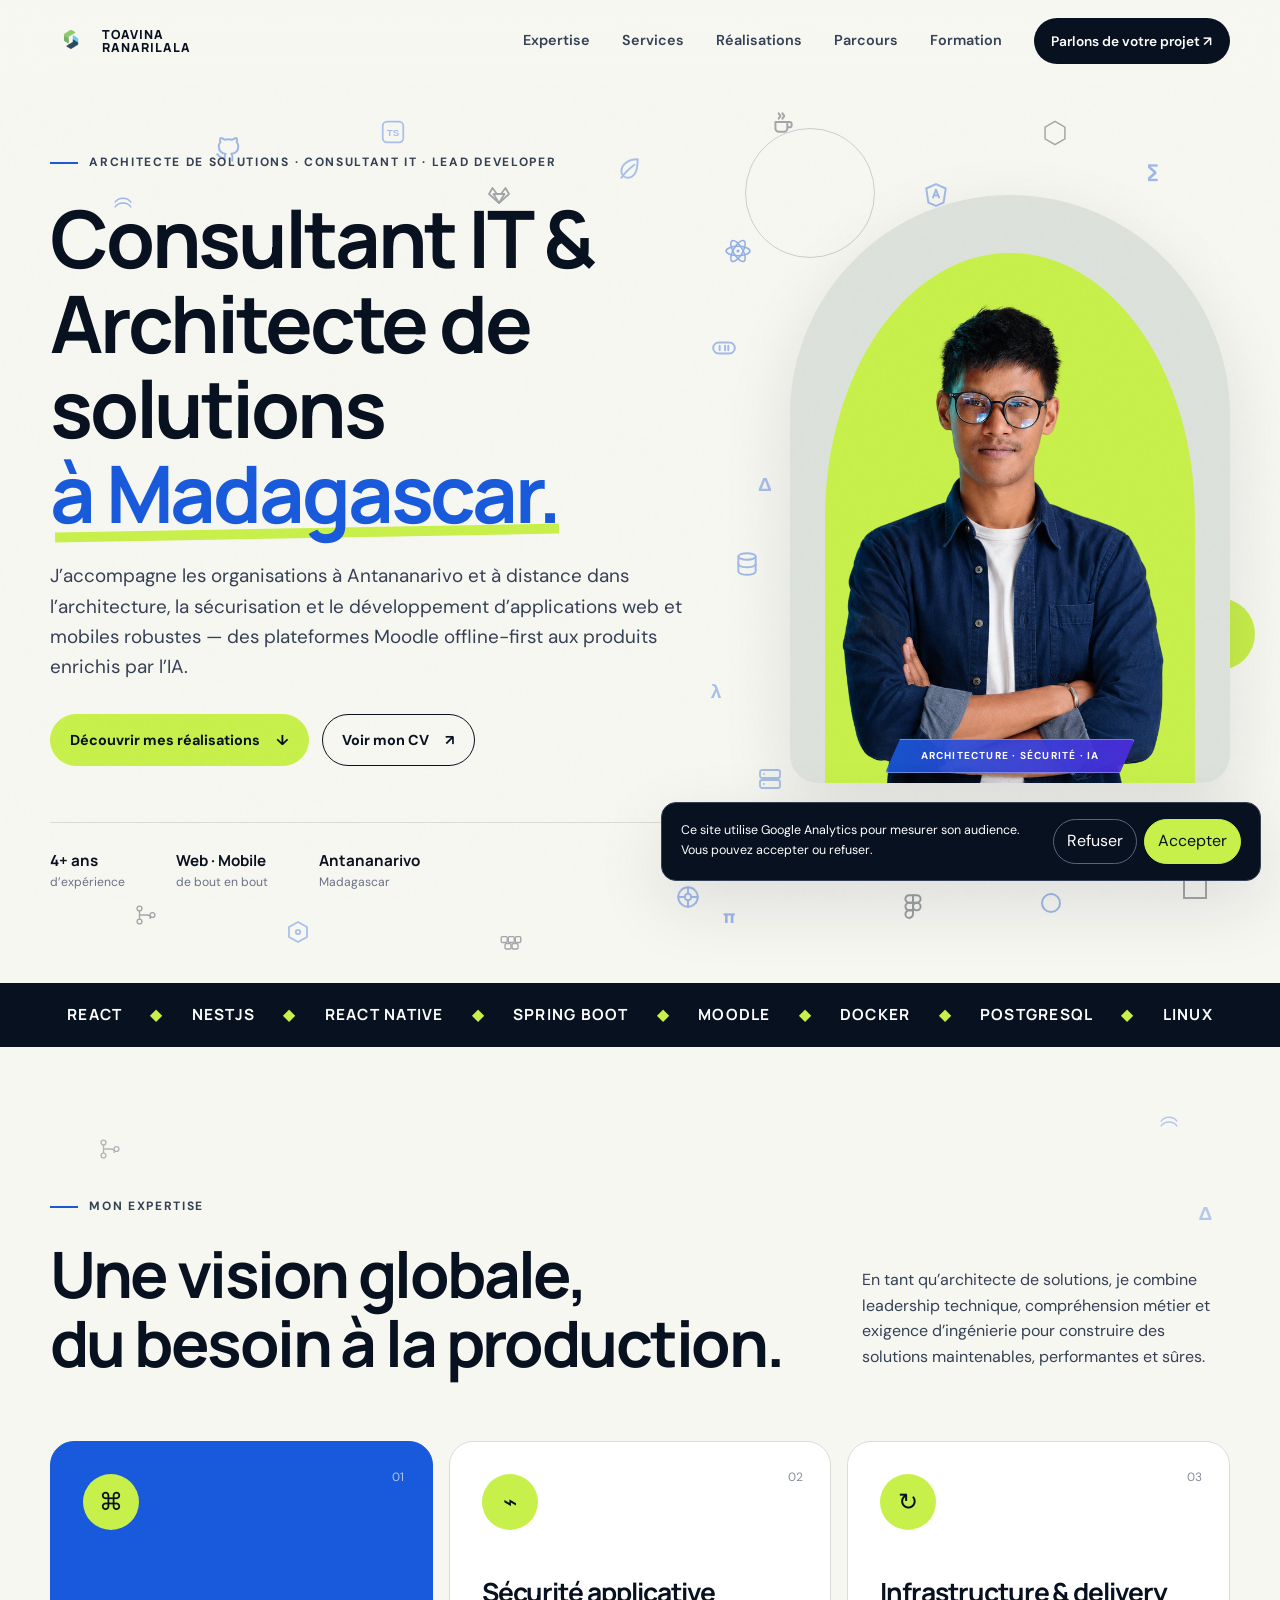
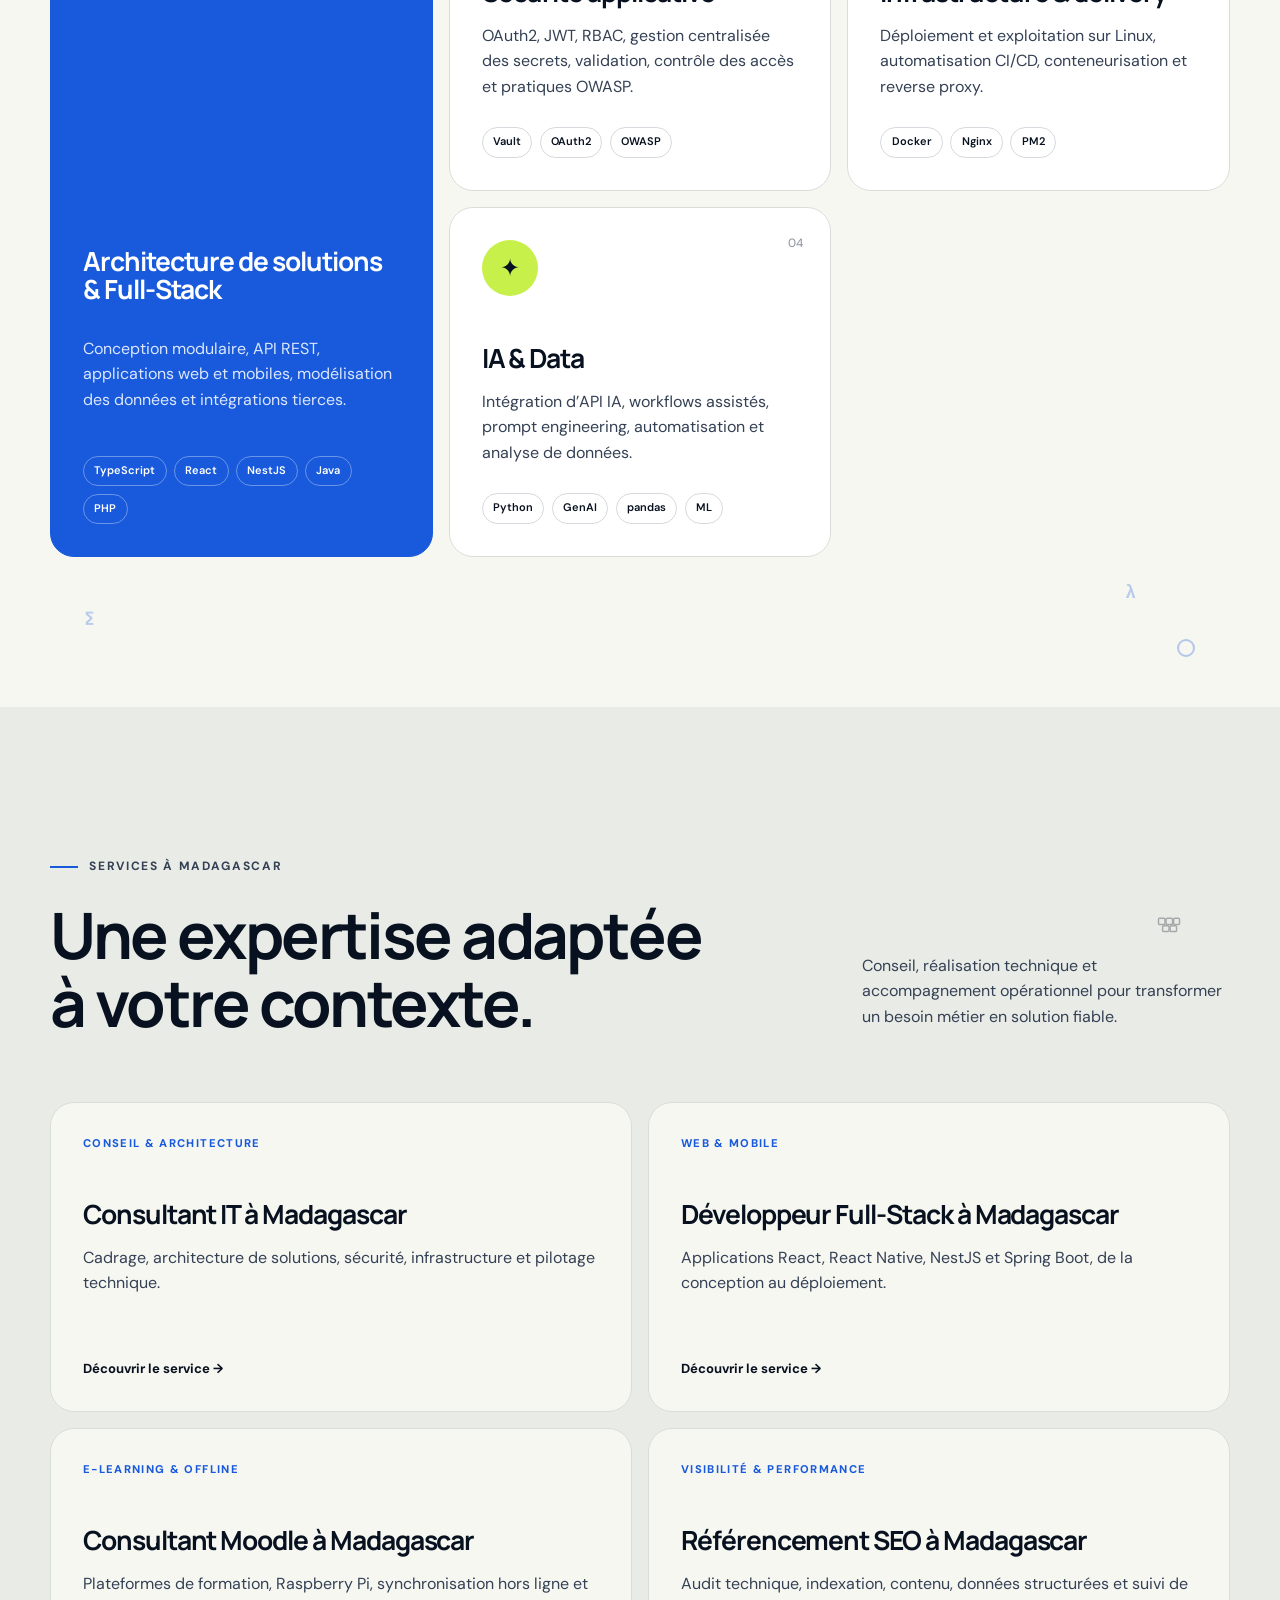
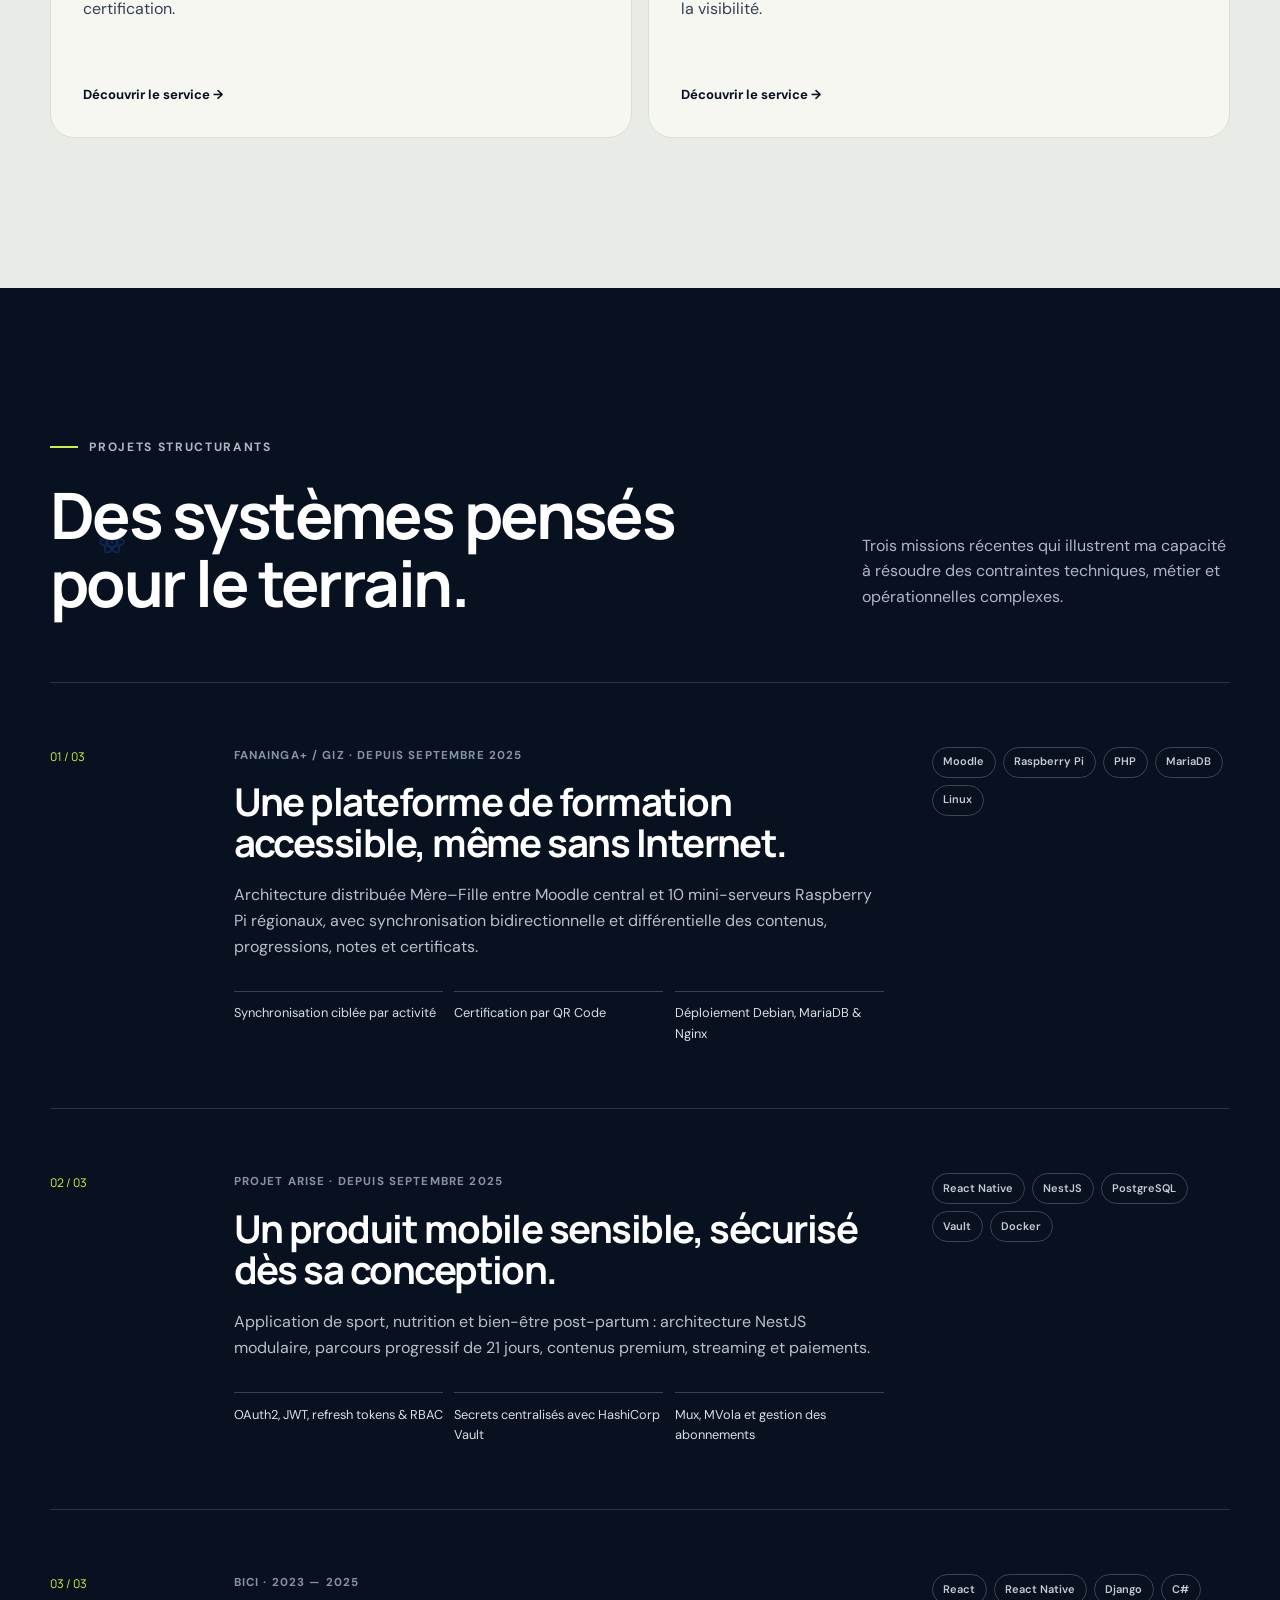
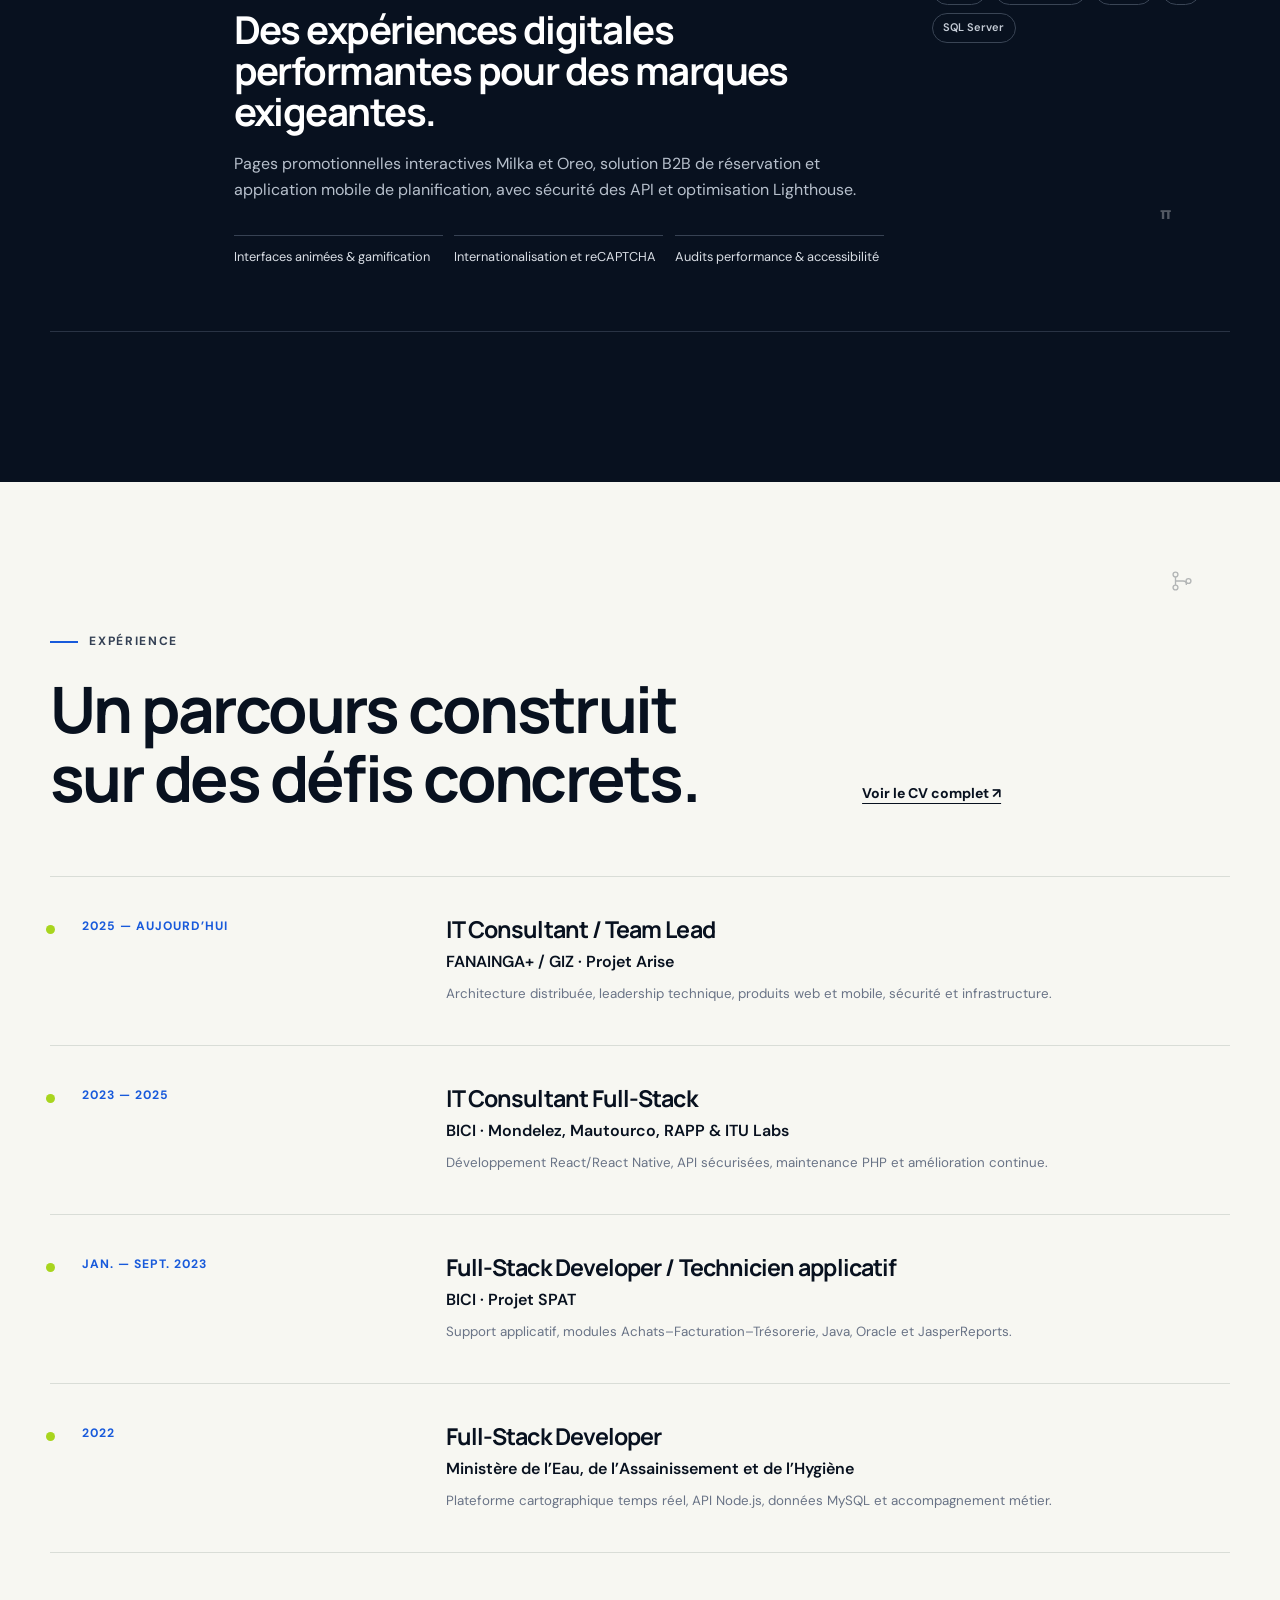
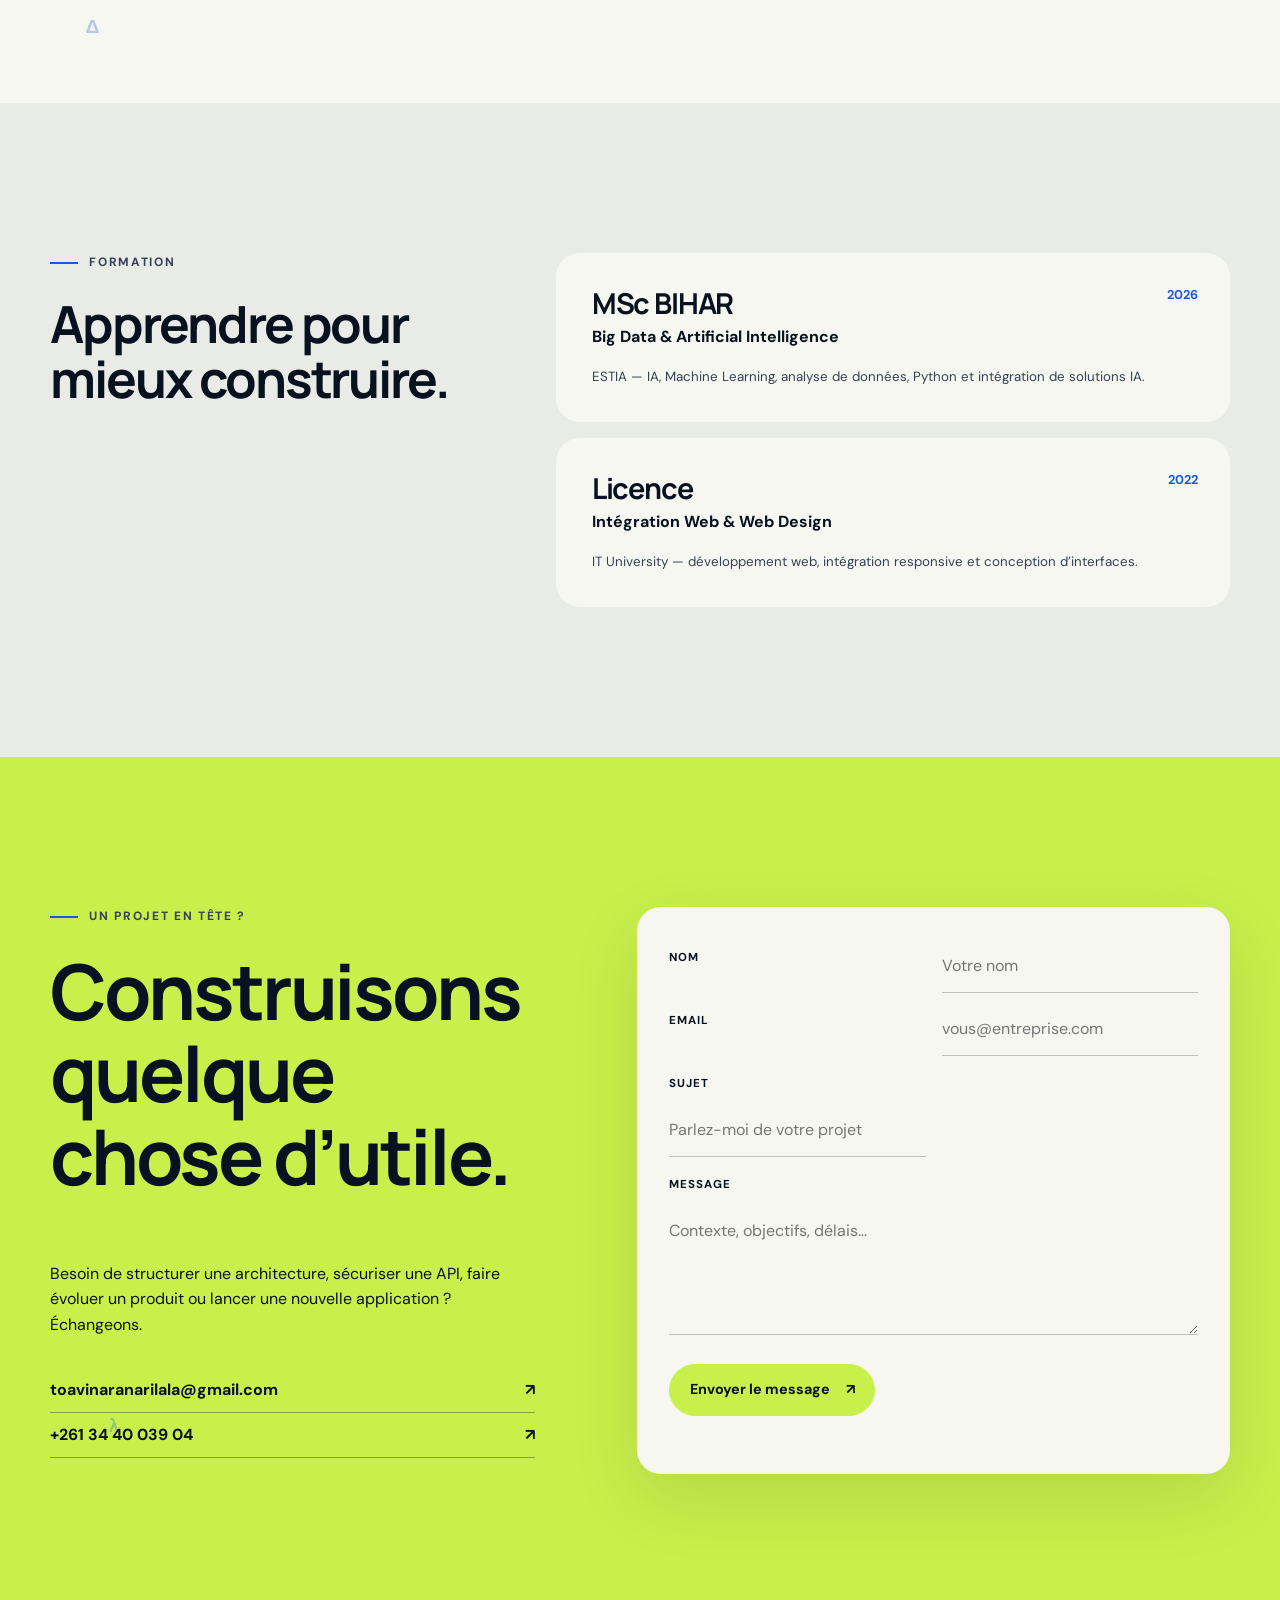
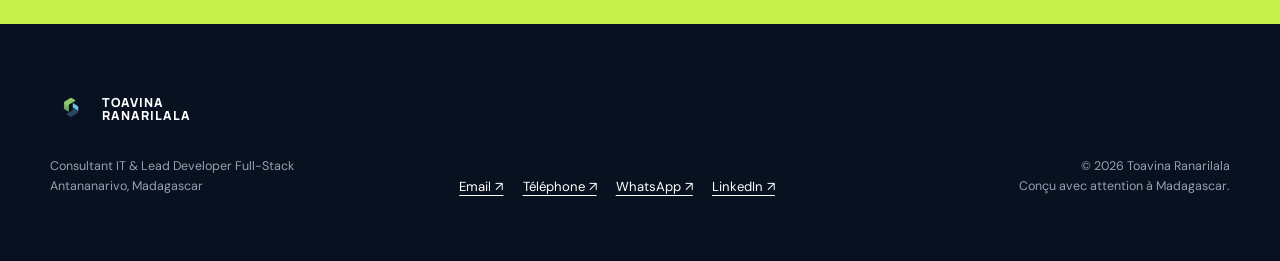
==== commit 51195162: "feat: icônes techno flottantes dispersées (GitHub, GitLab, Angular, Java, Spring, PHP, MySQL, Postgr" ====
--- a/index.html
+++ b/index.html
@@ -56,7 +56,7 @@
   </nav></header>
   <main id="contenu">
     <section class="hero shell" aria-labelledby="hero-title">
-      <div class="deco deco-hero" aria-hidden="true"><svg class="deco-item deco-react" viewBox="0 0 48 48" fill="none" stroke="currentColor" stroke-width="2.5"><ellipse cx="24" cy="24" rx="19" ry="7.5"/><ellipse cx="24" cy="24" rx="19" ry="7.5" transform="rotate(60 24 24)"/><ellipse cx="24" cy="24" rx="19" ry="7.5" transform="rotate(120 24 24)"/><circle cx="24" cy="24" r="2.5" fill="currentColor" stroke="none"/></svg><svg class="deco-item deco-python" viewBox="0 0 48 48" fill="none" stroke="currentColor" stroke-width="2.5"><path d="M10 20c6-10 22-10 28 0"/><path d="M10 28c6-10 22-10 28 0"/></svg><svg class="deco-item deco-ts" viewBox="0 0 24 24" fill="none" stroke="currentColor" stroke-width="1.6"><rect x="2.5" y="2.5" width="19" height="19" rx="4"/><text x="12" y="15.8" text-anchor="middle" font-family="sans-serif" font-size="9" font-weight="bold" fill="currentColor" stroke="none">TS</text></svg><svg class="deco-item deco-node" viewBox="0 0 48 48" fill="none" stroke="currentColor" stroke-width="2.5"><path d="M24 4 41 14v20L24 44 7 34V14Z"/></svg><svg class="deco-item deco-docker" viewBox="0 0 48 48" fill="none" stroke="currentColor" stroke-width="2.5"><rect x="6" y="14" width="11" height="11" rx="2"/><rect x="19" y="14" width="11" height="11" rx="2"/><rect x="32" y="14" width="10" height="11" rx="2"/><rect x="13" y="27" width="11" height="10" rx="2"/><rect x="26" y="27" width="11" height="10" rx="2"/></svg><svg class="deco-item deco-git" viewBox="0 0 48 48" fill="none" stroke="currentColor" stroke-width="2.5"><circle cx="12" cy="12" r="4.5"/><circle cx="12" cy="36" r="4.5"/><circle cx="36" cy="24" r="4.5"/><path d="M12 16.5v15M12 24h14c4 0 6 1.5 6 5v2.5"/></svg><span class="deco-item deco-sum" aria-hidden="true">∑</span><span class="deco-item deco-pi" aria-hidden="true">π</span><span class="deco-item deco-delta" aria-hidden="true">Δ</span><span class="deco-item deco-lambda" aria-hidden="true">λ</span><span class="deco-item deco-circle" aria-hidden="true"></span><span class="deco-item deco-square" aria-hidden="true"></span></div>
+      <div class="deco deco-hero" aria-hidden="true"><svg class="deco-item deco-react" viewBox="0 0 48 48" fill="none" stroke="currentColor" stroke-width="2.5"><ellipse cx="24" cy="24" rx="19" ry="7.5"/><ellipse cx="24" cy="24" rx="19" ry="7.5" transform="rotate(60 24 24)"/><ellipse cx="24" cy="24" rx="19" ry="7.5" transform="rotate(120 24 24)"/><circle cx="24" cy="24" r="2.5" fill="currentColor" stroke="none"/></svg><svg class="deco-item deco-python" viewBox="0 0 48 48" fill="none" stroke="currentColor" stroke-width="2.5"><path d="M10 20c6-10 22-10 28 0"/><path d="M10 28c6-10 22-10 28 0"/></svg><svg class="deco-item deco-ts" viewBox="0 0 24 24" fill="none" stroke="currentColor" stroke-width="1.6"><rect x="2.5" y="2.5" width="19" height="19" rx="4"/><text x="12" y="15.8" text-anchor="middle" font-family="sans-serif" font-size="9" font-weight="bold" fill="currentColor" stroke="none">TS</text></svg><svg class="deco-item deco-node" viewBox="0 0 48 48" fill="none" stroke="currentColor" stroke-width="2.5"><path d="M24 4 41 14v20L24 44 7 34V14Z"/></svg><svg class="deco-item deco-docker" viewBox="0 0 48 48" fill="none" stroke="currentColor" stroke-width="2.5"><rect x="6" y="14" width="11" height="11" rx="2"/><rect x="19" y="14" width="11" height="11" rx="2"/><rect x="32" y="14" width="10" height="11" rx="2"/><rect x="13" y="27" width="11" height="10" rx="2"/><rect x="26" y="27" width="11" height="10" rx="2"/></svg><svg class="deco-item deco-git" viewBox="0 0 48 48" fill="none" stroke="currentColor" stroke-width="2.5"><circle cx="12" cy="12" r="4.5"/><circle cx="12" cy="36" r="4.5"/><circle cx="36" cy="24" r="4.5"/><path d="M12 16.5v15M12 24h14c4 0 6 1.5 6 5v2.5"/></svg><span class="deco-item deco-sum" aria-hidden="true">∑</span><span class="deco-item deco-pi" aria-hidden="true">π</span><span class="deco-item deco-delta" aria-hidden="true">Δ</span><span class="deco-item deco-lambda" aria-hidden="true">λ</span><span class="deco-item deco-circle" aria-hidden="true"></span><span class="deco-item deco-square" aria-hidden="true"></span><svg class="deco-item deco-github" viewBox="0 0 24 24" fill="none" stroke="currentColor" stroke-width="1.8" stroke-linecap="round" stroke-linejoin="round"><path d="M9 19c-5 1.5-5-2.5-7-3m14 6v-3.87a3.37 3.37 0 0 0-.94-2.61c3.14-.35 6.44-1.54 6.44-7A5.44 5.44 0 0 0 20 4.77 5.07 5.07 0 0 0 19.91 1S18.73.65 16 2.48a13.38 13.38 0 0 0-7 0C6.27.65 5.09 1 5.09 1A5.07 5.07 0 0 0 5 4.77a5.44 5.44 0 0 0-1.5 3.78c0 5.42 3.3 6.61 6.44 7A3.37 3.37 0 0 0 9 18.13V22"/></svg><svg class="deco-item deco-gitlab" viewBox="0 0 24 24" fill="none" stroke="currentColor" stroke-width="1.8" stroke-linejoin="round"><path d="M22 12 18.5 6 14 12h-4L5.5 6 2 12l10 9 10-9z"/><path d="M12 21 6.5 12h11L12 21z"/></svg><svg class="deco-item deco-spring" viewBox="0 0 24 24" fill="none" stroke="currentColor" stroke-width="1.8" stroke-linecap="round" stroke-linejoin="round"><path d="M20 4C12 4 5 8 5 15c0 4 3 6 6 6 7 0 9-8 9-17z"/><path d="M5 21c4-6 8-9 12-12"/></svg><svg class="deco-item deco-java" viewBox="0 0 24 24" fill="none" stroke="currentColor" stroke-width="1.8" stroke-linecap="round" stroke-linejoin="round"><path d="M5 11h11v6a3 3 0 0 1-3 3H8a3 3 0 0 1-3-3v-6zm11 0h2a2 2 0 0 1 2 2v1a2 2 0 0 1-2 2h-1"/><path d="M8 3c0 1.6 1.6 1 1.6 2.6S8 6.6 8 8"/><path d="M11.5 3c0 1.6 1.6 1 1.6 2.6S11.5 6.6 11.5 8"/></svg><svg class="deco-item deco-angular" viewBox="0 0 24 24" fill="none" stroke="currentColor" stroke-width="1.8" stroke-linejoin="round"><path d="M12 2 3 6l2 13 7 3 7-3 2-13-9-4z"/><path d="m9 15 3-8 3 8"/><path d="M10.3 12.4h3.4"/></svg><svg class="deco-item deco-php" viewBox="0 0 24 24" fill="none" stroke="currentColor" stroke-width="1.8" stroke-linecap="round" stroke-linejoin="round"><rect x="2" y="7" width="20" height="10" rx="5"/><path d="M8 10v4"/><path d="M13 10v4"/><path d="M16 10v4"/></svg><svg class="deco-item deco-mysql" viewBox="0 0 24 24" fill="none" stroke="currentColor" stroke-width="1.8" stroke-linecap="round" stroke-linejoin="round"><ellipse cx="12" cy="5" rx="8" ry="3"/><path d="M4 5v14c0 1.66 3.58 3 8 3s8-1.34 8-3V5"/><path d="M4 12c0 1.66 3.58 3 8 3s8-1.34 8-3"/></svg><svg class="deco-item deco-postgres" viewBox="0 0 24 24" fill="none" stroke="currentColor" stroke-width="1.8" stroke-linecap="round" stroke-linejoin="round"><rect x="2" y="3" width="20" height="8" rx="2"/><rect x="2" y="13" width="20" height="8" rx="2"/><path d="M6 7h.01M6 17h.01"/></svg><svg class="deco-item deco-nestjs" viewBox="0 0 24 24" fill="none" stroke="currentColor" stroke-width="1.8" stroke-linejoin="round"><path d="M12 2 21 7v10l-9 5-9-5V7l9-5z"/><circle cx="12" cy="12" r="2.2"/></svg><svg class="deco-item deco-k8s" viewBox="0 0 24 24" fill="none" stroke="currentColor" stroke-width="1.8" stroke-linecap="round" stroke-linejoin="round"><circle cx="12" cy="12" r="9"/><circle cx="12" cy="12" r="3"/><path d="M12 3v6M12 15v6M3 12h6M15 12h6"/></svg><svg class="deco-item deco-figma" viewBox="0 0 24 24" fill="none" stroke="currentColor" stroke-width="1.8" stroke-linejoin="round"><path d="M5 5.5A3.5 3.5 0 0 1 8.5 2H12v7H8.5A3.5 3.5 0 0 1 5 5.5z"/><path d="M12 2h3.5a3.5 3.5 0 1 1 0 7H12V2z"/><path d="M12 12.5a3.5 3.5 0 1 1 7 0 3.5 3.5 0 1 1-7 0z"/><path d="M5 19.5A3.5 3.5 0 0 1 8.5 16H12v3.5a3.5 3.5 0 1 1-7 0z"/><path d="M5 12.5A3.5 3.5 0 0 1 8.5 9H12v7H8.5A3.5 3.5 0 0 1 5 12.5z"/></svg></div>
       <div class="hero-copy"><p class="eyebrow" data-aos="fade-up" data-aos-duration="500"><span></span> Architecte de solutions · Consultant IT · Lead Developer</p><h1 id="hero-title">Consultant IT & Architecte de solutions <em>à Madagascar.</em></h1><p class="hero-intro" data-aos="fade-up" data-aos-duration="500" data-aos-delay="100">J’accompagne les organisations à Antananarivo et à distance dans l’architecture, la sécurisation et le développement d’applications web et mobiles robustes — des plateformes Moodle offline-first aux produits enrichis par l’IA.</p><div class="hero-actions" data-aos="fade-up" data-aos-duration="500" data-aos-delay="200"><a class="button primary" href="#realisations">Découvrir mes réalisations <span>↓</span></a><a class="button secondary" href="assets/CV_Toavina_Ranarilala_ATS_Lisible.docx.pdf" target="_blank" rel="noopener">Voir mon CV <span>↗</span></a></div><ul class="hero-meta" data-aos="fade-up" data-aos-duration="500" data-aos-delay="300" aria-label="Informations clés"><li><strong>4+ ans</strong><span>d’expérience</span></li><li><strong>Web · Mobile</strong><span>de bout en bout</span></li><li><strong>Antananarivo</strong><span>Madagascar</span></li></ul></div>
       <div class="hero-visual"><div class="portrait-frame"><span class="portrait-label">Architecture · Sécurité · IA</span><picture><source media="(max-width: 650px)" srcset="assets/Toavina_mobile.png"><img src="assets/Toavina_web.png" width="768" height="1152" alt="Portrait de Toavina Ranarilala" fetchpriority="high"></picture></div><span class="orbit orbit-one" data-aos="fade" data-aos-duration="500" data-aos-delay="250"></span><span class="orbit orbit-two" data-aos="fade" data-aos-duration="500" data-aos-delay="350"></span></div>
     </section>
--- a/assets/styles.css
+++ b/assets/styles.css
@@ -33,4 +33,5 @@
 .deco-parcours .deco-git{top:7%;right:3%;width:26px;height:26px;color:var(--ink);opacity:.28;animation:deco-drift 8s ease-in-out infinite alternate}.deco-parcours .deco-delta{bottom:5%;left:3%;font-size:1.2rem;font-weight:700;opacity:.3;animation:deco-breathe 6s ease-in-out infinite alternate}
 .deco-contact .deco-node{top:7%;right:3%;width:28px;height:28px;color:var(--ink);opacity:.3;animation:deco-float 7s ease-in-out infinite alternate}.deco-contact .deco-lambda{bottom:6%;left:5%;font-size:1.1rem;font-weight:700;opacity:.3;animation:deco-float 6s ease-in-out infinite alternate}
 @keyframes deco-float{from{transform:translateY(0)}to{transform:translateY(-22px)}}@keyframes deco-drift{from{transform:translateX(0)}to{transform:translateX(24px)}}@keyframes deco-float-drift{from{transform:translate(0,0)}to{transform:translate(14px,-16px)}}@keyframes deco-breathe{from{transform:scale(1)}to{transform:scale(1.22)}}@keyframes deco-spin{from{transform:rotate(0)}to{transform:rotate(360deg)}}
-@media(max-width:950px){.deco-hero .deco-ts,.deco-hero .deco-docker{display:none}}@media(max-width:650px){.deco-hero .deco-python,.deco-hero .deco-node,.deco-hero .deco-delta,.deco-hero .deco-circle,.deco-hero .deco-square,.deco-hero .deco-lambda,.deco-expertise .deco-git,.deco-expertise .deco-lambda,.deco-services .deco-sum,.deco-realisations .deco-pi,.deco-parcours .deco-delta,.deco-contact .deco-lambda{display:none}.deco-hero .deco-react{left:8%;top:6%;width:26px;height:26px}.deco-hero .deco-sum{right:85%;top:5%;font-size:1.3rem}.deco-hero .deco-git{left:6%;bottom:60%;width:22px;height:22px}.deco-hero .deco-pi{right:8%;bottom:55%;font-size:1.2rem}.deco-expertise .deco-python{top:3%;right:4%;width:22px;height:22px}.deco-expertise .deco-circle{bottom:4%;right:3%;width:16px;height:16px}.deco-services .deco-docker{top:4%;right:4%;width:22px;height:22px}.deco-realisations .deco-react{top:4%;left:4%;width:24px;height:24px}.deco-parcours .deco-git{top:4%;right:4%;width:20px;height:20px}.deco-contact .deco-node{top:4%;right:4%;width:22px;height:22px}}
+@media(max-width:950px){.deco-hero .deco-ts,.deco-hero .deco-docker{display:none}}@media(max-width:650px){.deco-hero .deco-python,.deco-hero .deco-node,.deco-hero .deco-delta,.deco-hero .deco-circle,.deco-hero .deco-square,.deco-hero .deco-lambda,.deco-hero .deco-gitlab,.deco-hero .deco-spring,.deco-hero .deco-angular,.deco-hero .deco-php,.deco-hero .deco-mysql,.deco-hero .deco-postgres,.deco-hero .deco-nestjs,.deco-hero .deco-k8s,.deco-hero .deco-figma,.deco-expertise .deco-git,.deco-expertise .deco-lambda,.deco-services .deco-sum,.deco-realisations .deco-pi,.deco-parcours .deco-delta,.deco-contact .deco-lambda{display:none}.deco-hero .deco-react{left:8%;top:6%;width:26px;height:26px}.deco-hero .deco-sum{right:85%;top:5%;font-size:1.3rem}.deco-hero .deco-git{left:6%;bottom:60%;width:22px;height:22px}.deco-hero .deco-pi{right:8%;bottom:55%;font-size:1.2rem}.deco-hero .deco-github{top:5%;left:74%;width:22px;height:22px}.deco-hero .deco-java{left:12%;bottom:38%;width:22px;height:22px}.deco-expertise .deco-python{top:3%;right:4%;width:22px;height:22px}.deco-expertise .deco-circle{bottom:4%;right:3%;width:16px;height:16px}.deco-services .deco-docker{top:4%;right:4%;width:22px;height:22px}.deco-realisations .deco-react{top:4%;left:4%;width:24px;height:24px}.deco-parcours .deco-git{top:4%;right:4%;width:20px;height:20px}.deco-contact .deco-node{top:4%;right:4%;width:22px;height:22px}}
+.deco-hero .deco-github{top:6%;left:14%;width:26px;height:26px;opacity:.4;animation:deco-float 5.2s ease-in-out infinite alternate}.deco-hero .deco-gitlab{top:11%;left:37%;width:24px;height:24px;color:var(--ink);opacity:.35;animation:deco-drift 4.6s ease-in-out infinite alternate}.deco-hero .deco-spring{top:8%;left:48%;width:26px;height:26px;opacity:.35;animation:deco-float-drift 5s ease-in-out infinite alternate}.deco-hero .deco-java{top:3%;left:61%;width:26px;height:26px;color:var(--ink);opacity:.35;animation:deco-float 4.4s ease-in-out infinite alternate}.deco-hero .deco-angular{top:11%;left:74%;width:26px;height:26px;opacity:.38;animation:deco-float-drift 5.6s ease-in-out infinite alternate}.deco-hero .deco-php{top:28%;left:56%;width:26px;height:26px;opacity:.38;animation:deco-breathe 4.8s ease-in-out infinite alternate}.deco-hero .deco-mysql{top:52%;left:58%;width:26px;height:26px;opacity:.38;animation:deco-float 5.4s ease-in-out infinite alternate}.deco-hero .deco-postgres{top:76%;left:60%;width:24px;height:24px;opacity:.35;animation:deco-drift 5s ease-in-out infinite alternate}.deco-hero .deco-nestjs{top:93%;left:20%;width:24px;height:24px;opacity:.35;animation:deco-float 4.2s ease-in-out infinite alternate}.deco-hero .deco-k8s{top:89%;left:53%;width:26px;height:26px;opacity:.38;animation:deco-spin 8s linear infinite}.deco-hero .deco-figma{top:90%;left:72%;width:26px;height:26px;color:var(--ink);opacity:.38;animation:deco-breathe 4.6s ease-in-out infinite alternate}
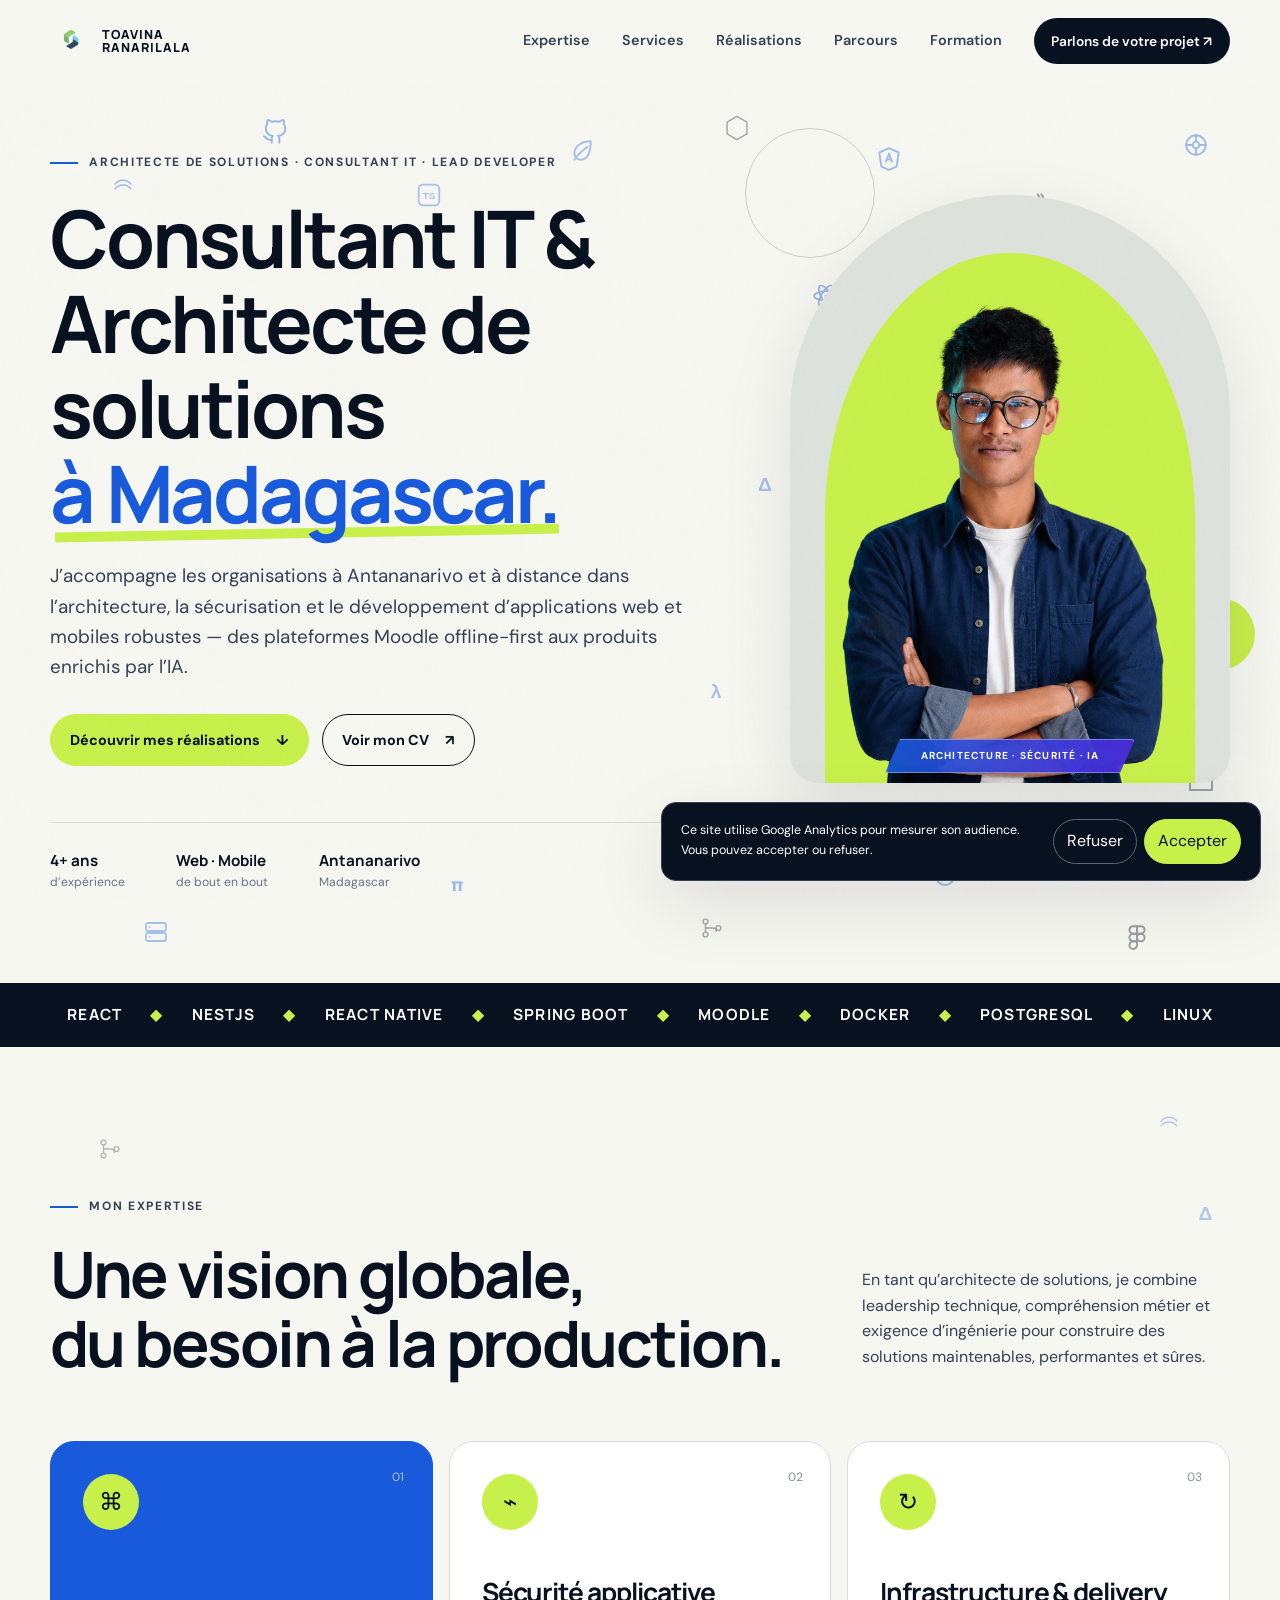
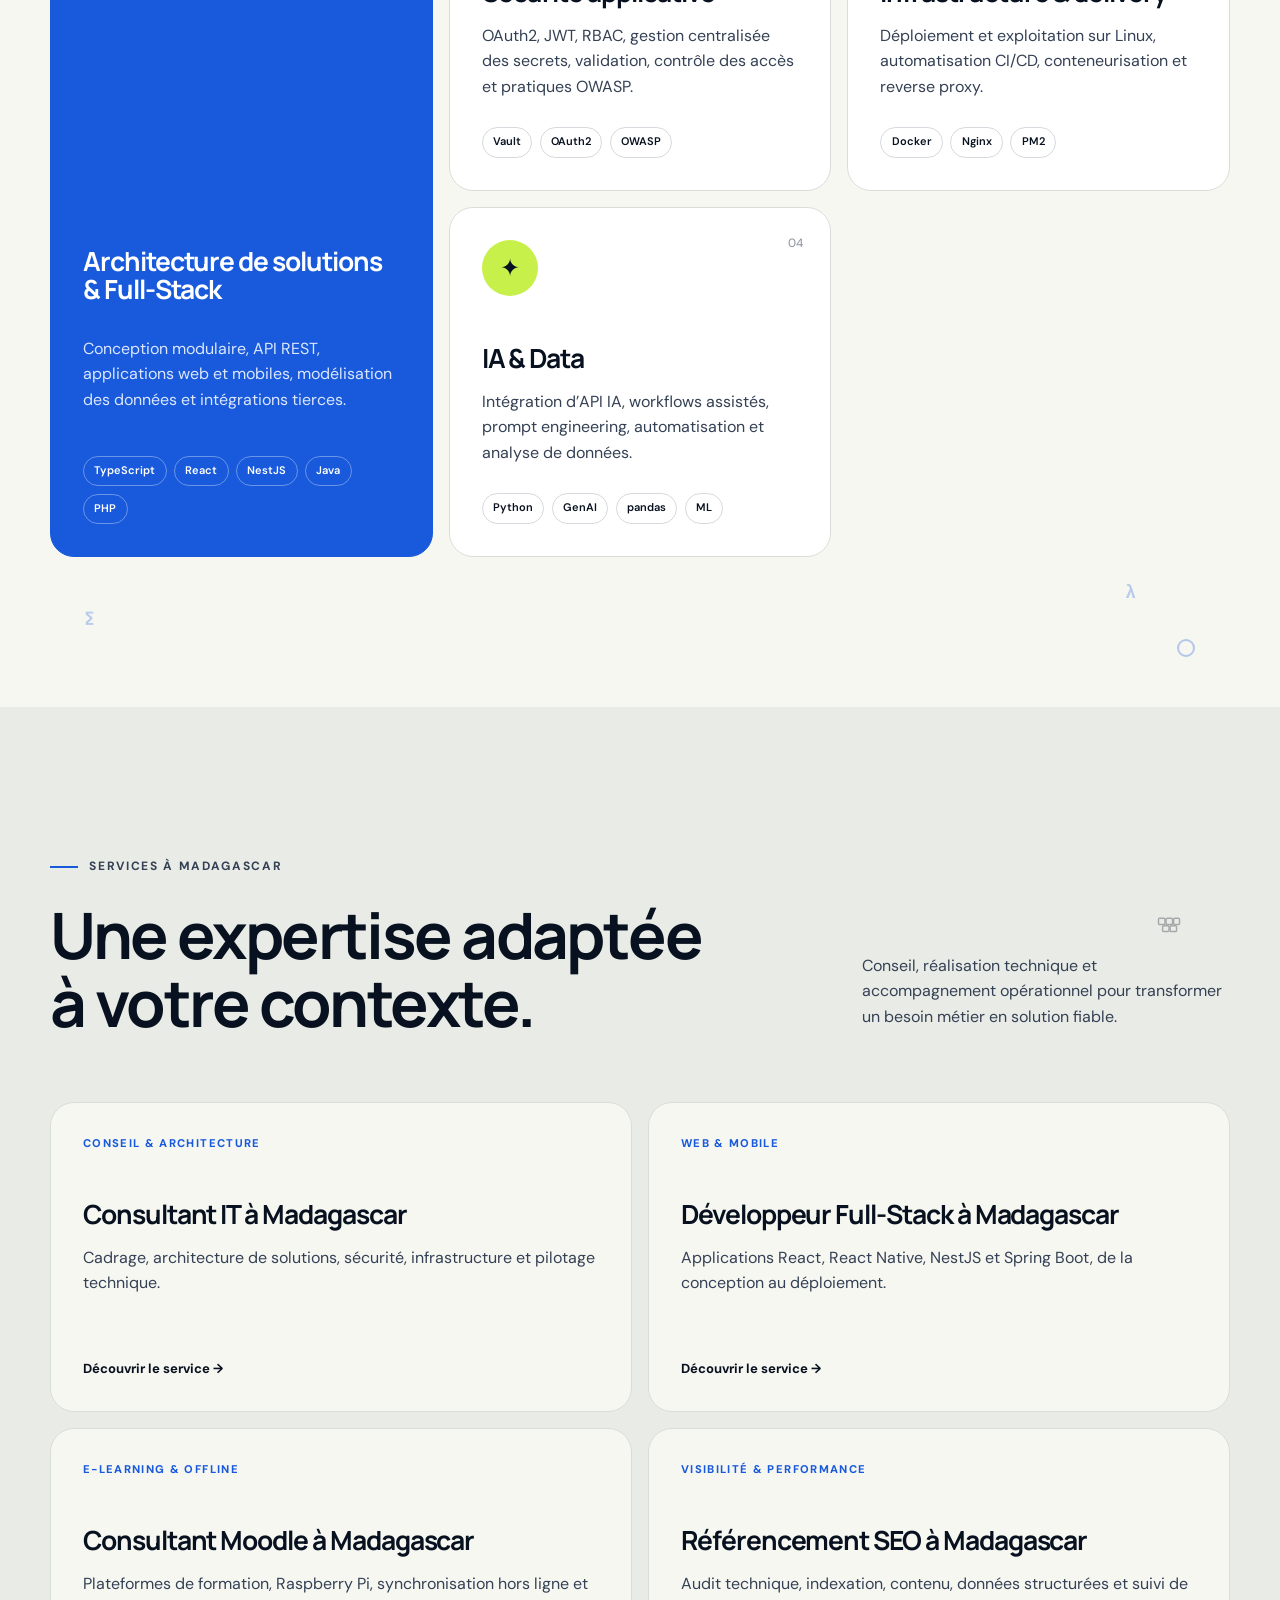
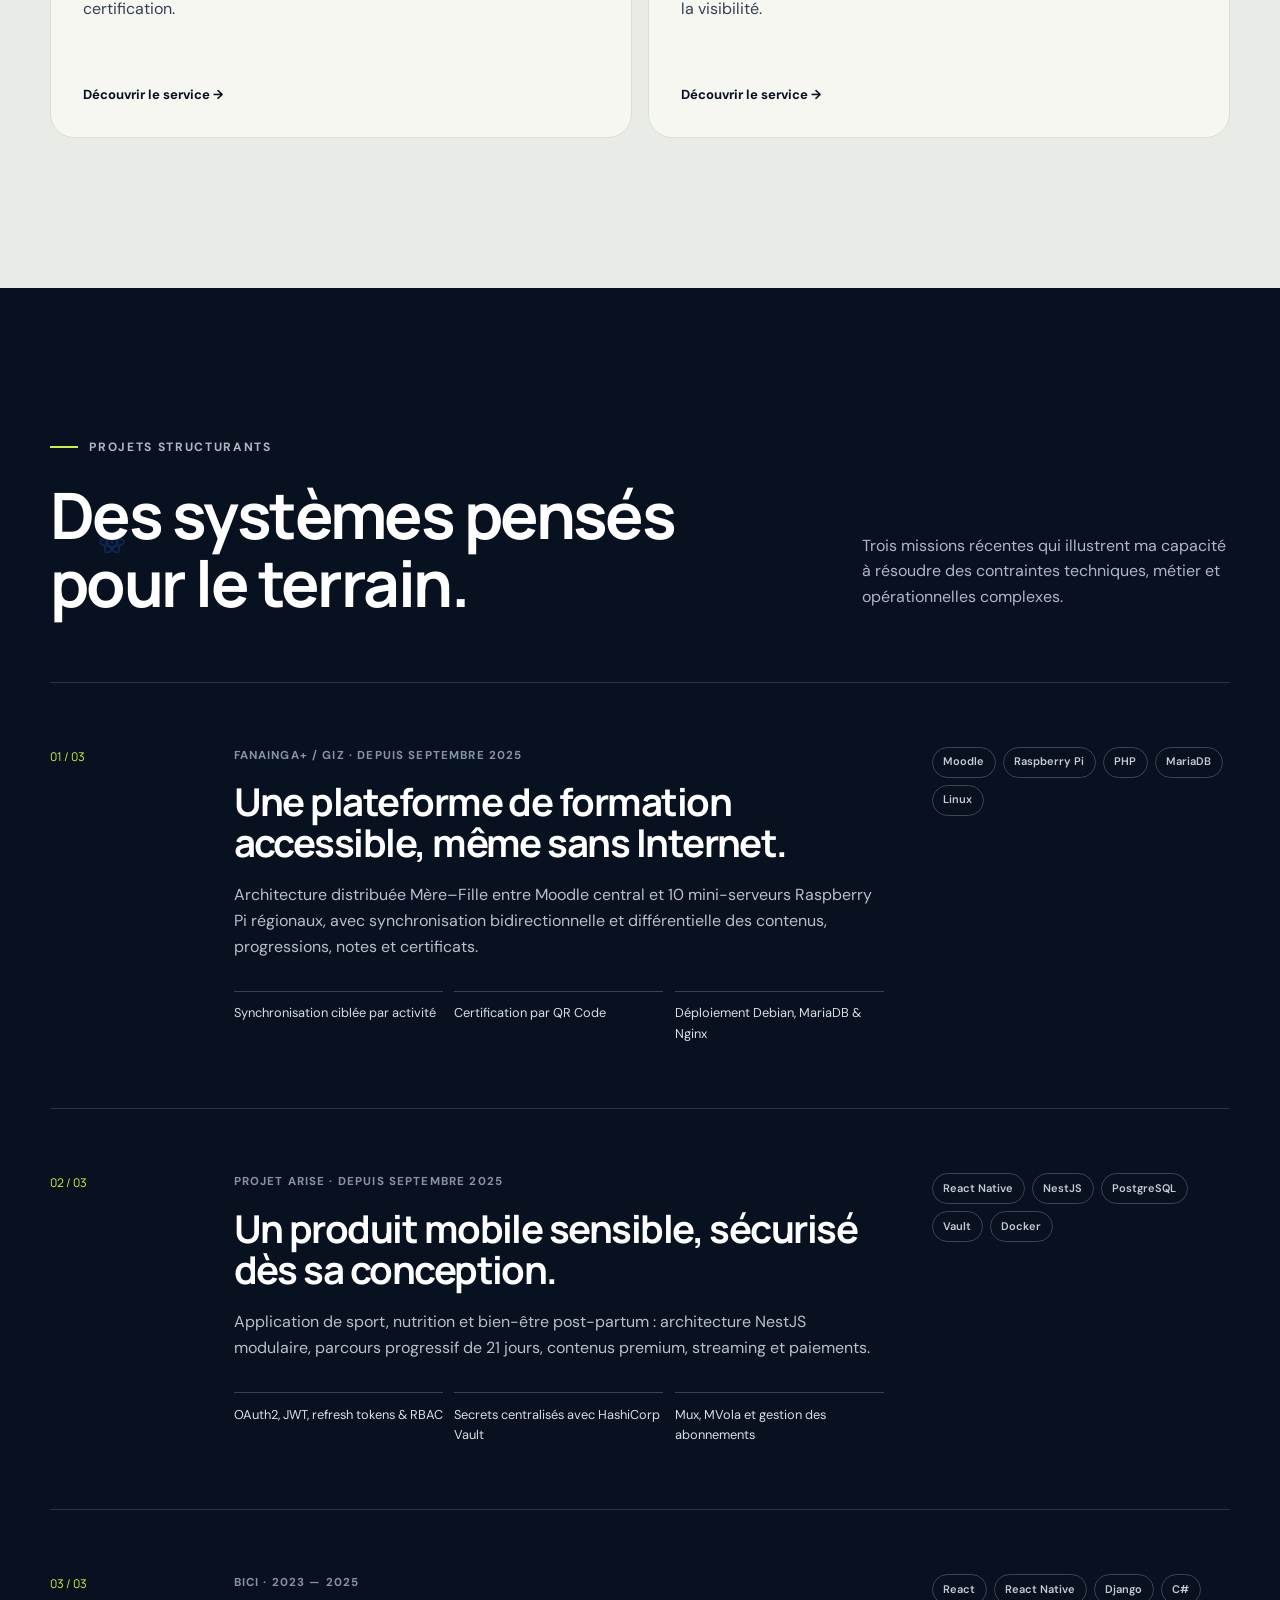
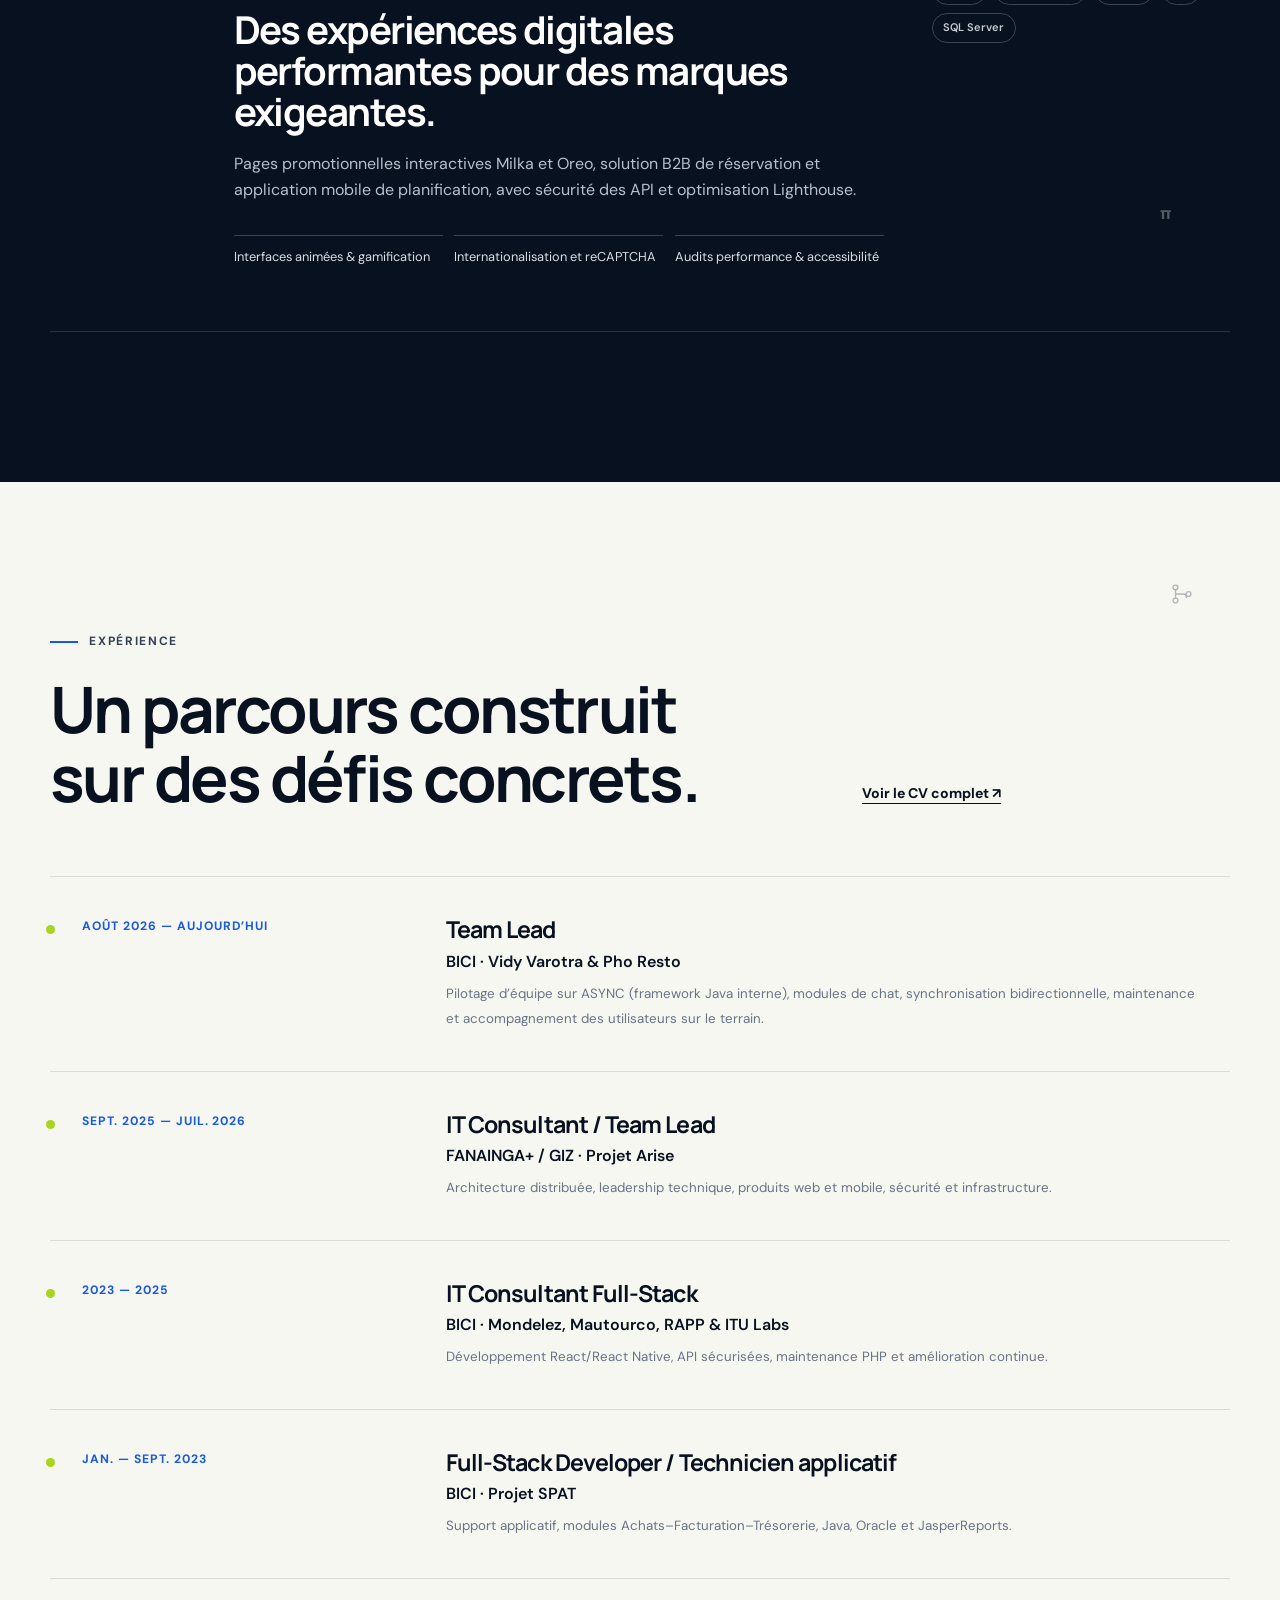
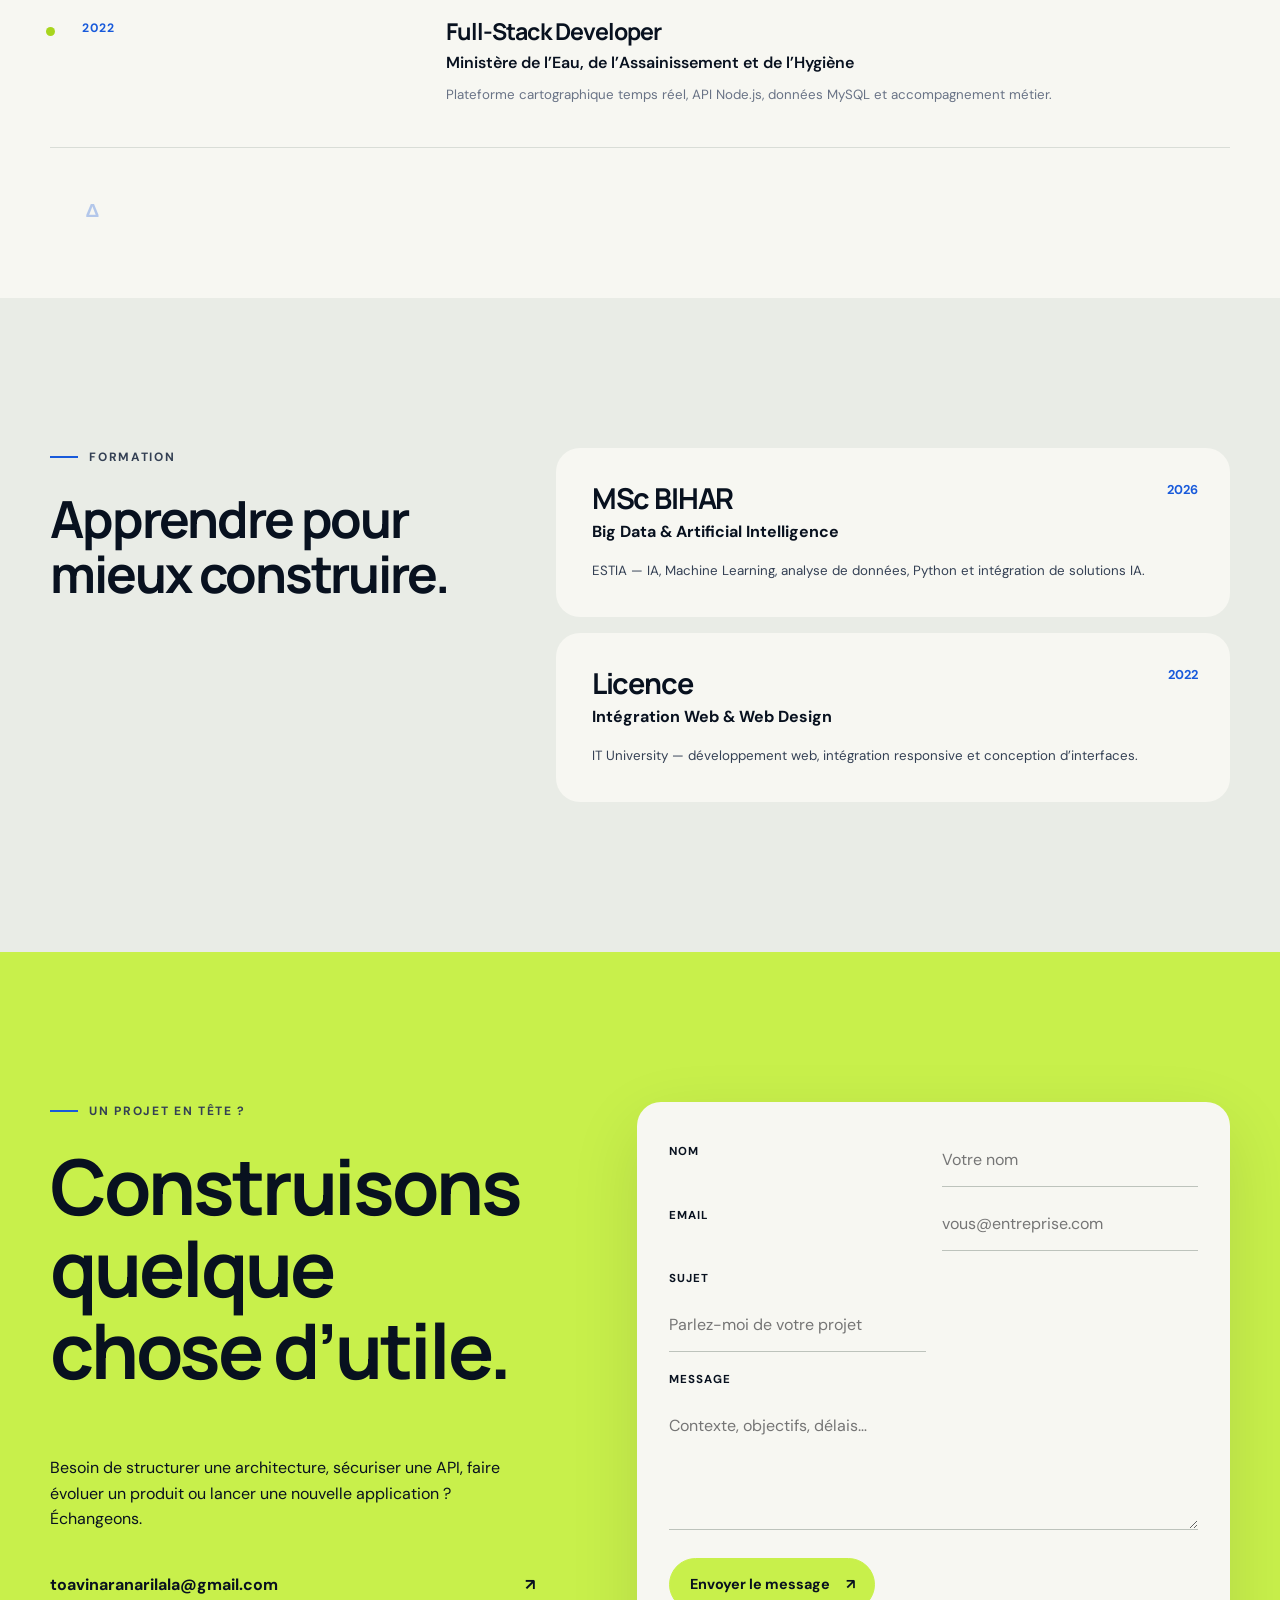
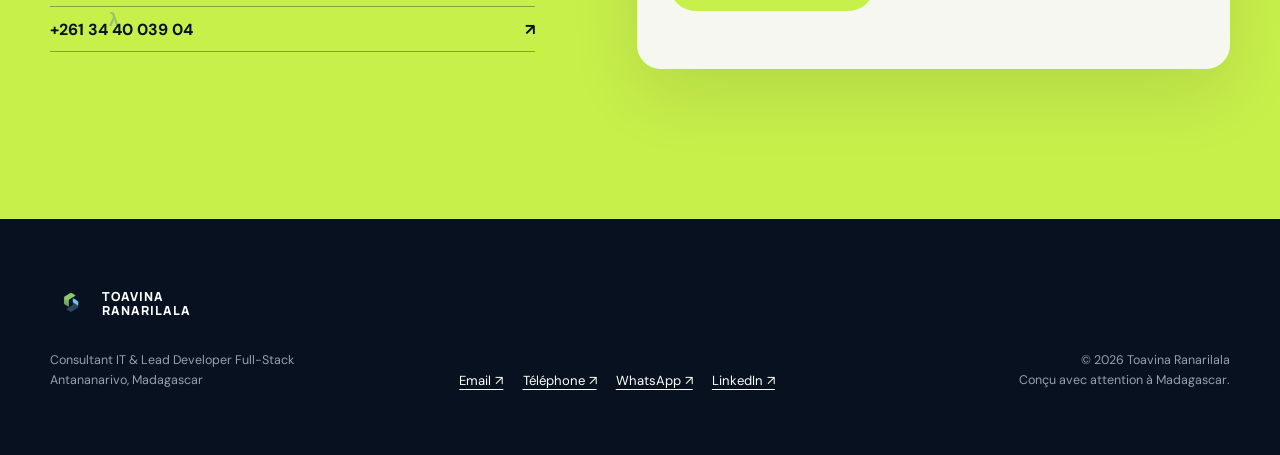
==== commit 6fc25429: "feat: mise à jour du CV (Team Lead BICI) et du parcours - Nouveau CV assets/CV_Toavina_Ranarilala_20" ====
--- a/index.html
+++ b/index.html
@@ -57,7 +57,7 @@
   <main id="contenu">
     <section class="hero shell" aria-labelledby="hero-title">
       <div class="deco deco-hero" aria-hidden="true"><svg class="deco-item deco-react" viewBox="0 0 48 48" fill="none" stroke="currentColor" stroke-width="2.5"><ellipse cx="24" cy="24" rx="19" ry="7.5"/><ellipse cx="24" cy="24" rx="19" ry="7.5" transform="rotate(60 24 24)"/><ellipse cx="24" cy="24" rx="19" ry="7.5" transform="rotate(120 24 24)"/><circle cx="24" cy="24" r="2.5" fill="currentColor" stroke="none"/></svg><svg class="deco-item deco-python" viewBox="0 0 48 48" fill="none" stroke="currentColor" stroke-width="2.5"><path d="M10 20c6-10 22-10 28 0"/><path d="M10 28c6-10 22-10 28 0"/></svg><svg class="deco-item deco-ts" viewBox="0 0 24 24" fill="none" stroke="currentColor" stroke-width="1.6"><rect x="2.5" y="2.5" width="19" height="19" rx="4"/><text x="12" y="15.8" text-anchor="middle" font-family="sans-serif" font-size="9" font-weight="bold" fill="currentColor" stroke="none">TS</text></svg><svg class="deco-item deco-node" viewBox="0 0 48 48" fill="none" stroke="currentColor" stroke-width="2.5"><path d="M24 4 41 14v20L24 44 7 34V14Z"/></svg><svg class="deco-item deco-docker" viewBox="0 0 48 48" fill="none" stroke="currentColor" stroke-width="2.5"><rect x="6" y="14" width="11" height="11" rx="2"/><rect x="19" y="14" width="11" height="11" rx="2"/><rect x="32" y="14" width="10" height="11" rx="2"/><rect x="13" y="27" width="11" height="10" rx="2"/><rect x="26" y="27" width="11" height="10" rx="2"/></svg><svg class="deco-item deco-git" viewBox="0 0 48 48" fill="none" stroke="currentColor" stroke-width="2.5"><circle cx="12" cy="12" r="4.5"/><circle cx="12" cy="36" r="4.5"/><circle cx="36" cy="24" r="4.5"/><path d="M12 16.5v15M12 24h14c4 0 6 1.5 6 5v2.5"/></svg><span class="deco-item deco-sum" aria-hidden="true">∑</span><span class="deco-item deco-pi" aria-hidden="true">π</span><span class="deco-item deco-delta" aria-hidden="true">Δ</span><span class="deco-item deco-lambda" aria-hidden="true">λ</span><span class="deco-item deco-circle" aria-hidden="true"></span><span class="deco-item deco-square" aria-hidden="true"></span><svg class="deco-item deco-github" viewBox="0 0 24 24" fill="none" stroke="currentColor" stroke-width="1.8" stroke-linecap="round" stroke-linejoin="round"><path d="M9 19c-5 1.5-5-2.5-7-3m14 6v-3.87a3.37 3.37 0 0 0-.94-2.61c3.14-.35 6.44-1.54 6.44-7A5.44 5.44 0 0 0 20 4.77 5.07 5.07 0 0 0 19.91 1S18.73.65 16 2.48a13.38 13.38 0 0 0-7 0C6.27.65 5.09 1 5.09 1A5.07 5.07 0 0 0 5 4.77a5.44 5.44 0 0 0-1.5 3.78c0 5.42 3.3 6.61 6.44 7A3.37 3.37 0 0 0 9 18.13V22"/></svg><svg class="deco-item deco-gitlab" viewBox="0 0 24 24" fill="none" stroke="currentColor" stroke-width="1.8" stroke-linejoin="round"><path d="M22 12 18.5 6 14 12h-4L5.5 6 2 12l10 9 10-9z"/><path d="M12 21 6.5 12h11L12 21z"/></svg><svg class="deco-item deco-spring" viewBox="0 0 24 24" fill="none" stroke="currentColor" stroke-width="1.8" stroke-linecap="round" stroke-linejoin="round"><path d="M20 4C12 4 5 8 5 15c0 4 3 6 6 6 7 0 9-8 9-17z"/><path d="M5 21c4-6 8-9 12-12"/></svg><svg class="deco-item deco-java" viewBox="0 0 24 24" fill="none" stroke="currentColor" stroke-width="1.8" stroke-linecap="round" stroke-linejoin="round"><path d="M5 11h11v6a3 3 0 0 1-3 3H8a3 3 0 0 1-3-3v-6zm11 0h2a2 2 0 0 1 2 2v1a2 2 0 0 1-2 2h-1"/><path d="M8 3c0 1.6 1.6 1 1.6 2.6S8 6.6 8 8"/><path d="M11.5 3c0 1.6 1.6 1 1.6 2.6S11.5 6.6 11.5 8"/></svg><svg class="deco-item deco-angular" viewBox="0 0 24 24" fill="none" stroke="currentColor" stroke-width="1.8" stroke-linejoin="round"><path d="M12 2 3 6l2 13 7 3 7-3 2-13-9-4z"/><path d="m9 15 3-8 3 8"/><path d="M10.3 12.4h3.4"/></svg><svg class="deco-item deco-php" viewBox="0 0 24 24" fill="none" stroke="currentColor" stroke-width="1.8" stroke-linecap="round" stroke-linejoin="round"><rect x="2" y="7" width="20" height="10" rx="5"/><path d="M8 10v4"/><path d="M13 10v4"/><path d="M16 10v4"/></svg><svg class="deco-item deco-mysql" viewBox="0 0 24 24" fill="none" stroke="currentColor" stroke-width="1.8" stroke-linecap="round" stroke-linejoin="round"><ellipse cx="12" cy="5" rx="8" ry="3"/><path d="M4 5v14c0 1.66 3.58 3 8 3s8-1.34 8-3V5"/><path d="M4 12c0 1.66 3.58 3 8 3s8-1.34 8-3"/></svg><svg class="deco-item deco-postgres" viewBox="0 0 24 24" fill="none" stroke="currentColor" stroke-width="1.8" stroke-linecap="round" stroke-linejoin="round"><rect x="2" y="3" width="20" height="8" rx="2"/><rect x="2" y="13" width="20" height="8" rx="2"/><path d="M6 7h.01M6 17h.01"/></svg><svg class="deco-item deco-nestjs" viewBox="0 0 24 24" fill="none" stroke="currentColor" stroke-width="1.8" stroke-linejoin="round"><path d="M12 2 21 7v10l-9 5-9-5V7l9-5z"/><circle cx="12" cy="12" r="2.2"/></svg><svg class="deco-item deco-k8s" viewBox="0 0 24 24" fill="none" stroke="currentColor" stroke-width="1.8" stroke-linecap="round" stroke-linejoin="round"><circle cx="12" cy="12" r="9"/><circle cx="12" cy="12" r="3"/><path d="M12 3v6M12 15v6M3 12h6M15 12h6"/></svg><svg class="deco-item deco-figma" viewBox="0 0 24 24" fill="none" stroke="currentColor" stroke-width="1.8" stroke-linejoin="round"><path d="M5 5.5A3.5 3.5 0 0 1 8.5 2H12v7H8.5A3.5 3.5 0 0 1 5 5.5z"/><path d="M12 2h3.5a3.5 3.5 0 1 1 0 7H12V2z"/><path d="M12 12.5a3.5 3.5 0 1 1 7 0 3.5 3.5 0 1 1-7 0z"/><path d="M5 19.5A3.5 3.5 0 0 1 8.5 16H12v3.5a3.5 3.5 0 1 1-7 0z"/><path d="M5 12.5A3.5 3.5 0 0 1 8.5 9H12v7H8.5A3.5 3.5 0 0 1 5 12.5z"/></svg></div>
-      <div class="hero-copy"><p class="eyebrow" data-aos="fade-up" data-aos-duration="500"><span></span> Architecte de solutions · Consultant IT · Lead Developer</p><h1 id="hero-title">Consultant IT & Architecte de solutions <em>à Madagascar.</em></h1><p class="hero-intro" data-aos="fade-up" data-aos-duration="500" data-aos-delay="100">J’accompagne les organisations à Antananarivo et à distance dans l’architecture, la sécurisation et le développement d’applications web et mobiles robustes — des plateformes Moodle offline-first aux produits enrichis par l’IA.</p><div class="hero-actions" data-aos="fade-up" data-aos-duration="500" data-aos-delay="200"><a class="button primary" href="#realisations">Découvrir mes réalisations <span>↓</span></a><a class="button secondary" href="assets/CV_Toavina_Ranarilala_ATS_Lisible.docx.pdf" target="_blank" rel="noopener">Voir mon CV <span>↗</span></a></div><ul class="hero-meta" data-aos="fade-up" data-aos-duration="500" data-aos-delay="300" aria-label="Informations clés"><li><strong>4+ ans</strong><span>d’expérience</span></li><li><strong>Web · Mobile</strong><span>de bout en bout</span></li><li><strong>Antananarivo</strong><span>Madagascar</span></li></ul></div>
+      <div class="hero-copy"><p class="eyebrow" data-aos="fade-up" data-aos-duration="500"><span></span> Architecte de solutions · Consultant IT · Lead Developer</p><h1 id="hero-title">Consultant IT & Architecte de solutions <em>à Madagascar.</em></h1><p class="hero-intro" data-aos="fade-up" data-aos-duration="500" data-aos-delay="100">J’accompagne les organisations à Antananarivo et à distance dans l’architecture, la sécurisation et le développement d’applications web et mobiles robustes — des plateformes Moodle offline-first aux produits enrichis par l’IA.</p><div class="hero-actions" data-aos="fade-up" data-aos-duration="500" data-aos-delay="200"><a class="button primary" href="#realisations">Découvrir mes réalisations <span>↓</span></a><a class="button secondary" href="assets/CV_Toavina_Ranarilala_2026.pdf" target="_blank" rel="noopener">Voir mon CV <span>↗</span></a></div><ul class="hero-meta" data-aos="fade-up" data-aos-duration="500" data-aos-delay="300" aria-label="Informations clés"><li><strong>4+ ans</strong><span>d’expérience</span></li><li><strong>Web · Mobile</strong><span>de bout en bout</span></li><li><strong>Antananarivo</strong><span>Madagascar</span></li></ul></div>
       <div class="hero-visual"><div class="portrait-frame"><span class="portrait-label">Architecture · Sécurité · IA</span><picture><source media="(max-width: 650px)" srcset="assets/Toavina_mobile.png"><img src="assets/Toavina_web.png" width="768" height="1152" alt="Portrait de Toavina Ranarilala" fetchpriority="high"></picture></div><span class="orbit orbit-one" data-aos="fade" data-aos-duration="500" data-aos-delay="250"></span><span class="orbit orbit-two" data-aos="fade" data-aos-duration="500" data-aos-delay="350"></span></div>
     </section>
     <section class="trust-strip" aria-label="Technologies principales"><div class="marquee"><span>React</span><i>◆</i><span>NestJS</span><i>◆</i><span>React Native</span><i>◆</i><span>Spring Boot</span><i>◆</i><span>Moodle</span><i>◆</i><span>Docker</span><i>◆</i><span>PostgreSQL</span><i>◆</i><span>Linux</span></div></section>
@@ -83,11 +83,12 @@
       <article class="project" data-aos="fade-up" data-aos-delay="100"><div class="project-index">02 / 03</div><div class="project-content"><div class="project-label">Projet Arise · Depuis septembre 2025</div><h3>Un produit mobile sensible, sécurisé dès sa conception.</h3><p>Application de sport, nutrition et bien-être post-partum : architecture NestJS modulaire, parcours progressif de 21 jours, contenus premium, streaming et paiements.</p><ul><li>OAuth2, JWT, refresh tokens & RBAC</li><li>Secrets centralisés avec HashiCorp Vault</li><li>Mux, MVola et gestion des abonnements</li></ul></div><div class="project-tech"><span>React Native</span><span>NestJS</span><span>PostgreSQL</span><span>Vault</span><span>Docker</span></div></article>
       <article class="project" data-aos="fade-up" data-aos-delay="200"><div class="project-index">03 / 03</div><div class="project-content"><div class="project-label">BICI · 2023 — 2025</div><h3>Des expériences digitales performantes pour des marques exigeantes.</h3><p>Pages promotionnelles interactives Milka et Oreo, solution B2B de réservation et application mobile de planification, avec sécurité des API et optimisation Lighthouse.</p><ul><li>Interfaces animées & gamification</li><li>Internationalisation et reCAPTCHA</li><li>Audits performance & accessibilité</li></ul></div><div class="project-tech"><span>React</span><span>React Native</span><span>Django</span><span>C#</span><span>SQL Server</span></div></article>
     </div></section>
-    <section class="section shell" id="parcours" aria-labelledby="career-title"><div class="deco deco-parcours" aria-hidden="true"><svg class="deco-item deco-git" viewBox="0 0 48 48" fill="none" stroke="currentColor" stroke-width="2.5"><circle cx="12" cy="12" r="4.5"/><circle cx="12" cy="36" r="4.5"/><circle cx="36" cy="24" r="4.5"/><path d="M12 16.5v15M12 24h14c4 0 6 1.5 6 5v2.5"/></svg><span class="deco-item deco-delta" aria-hidden="true">Δ</span></div><div class="section-heading" data-aos="fade-up"><div><p class="eyebrow"><span></span> Expérience</p><h2 id="career-title">Un parcours construit<br>sur des défis concrets.</h2></div><a class="text-link" href="assets/CV_Toavina_Ranarilala_ATS_Lisible.docx.pdf" target="_blank" rel="noopener">Voir le CV complet ↗</a></div><div class="timeline">
-      <article class="timeline-item" data-aos="fade-up"><div class="timeline-date">2025 — Aujourd’hui</div><div><h3>IT Consultant / Team Lead</h3><p>FANAINGA+ / GIZ · Projet Arise</p><small>Architecture distribuée, leadership technique, produits web et mobile, sécurité et infrastructure.</small></div><span class="timeline-dot"></span></article>
-      <article class="timeline-item" data-aos="fade-up" data-aos-delay="100"><div class="timeline-date">2023 — 2025</div><div><h3>IT Consultant Full-Stack</h3><p>BICI · Mondelez, Mautourco, RAPP & ITU Labs</p><small>Développement React/React Native, API sécurisées, maintenance PHP et amélioration continue.</small></div><span class="timeline-dot"></span></article>
-      <article class="timeline-item" data-aos="fade-up" data-aos-delay="200"><div class="timeline-date">Jan. — Sept. 2023</div><div><h3>Full-Stack Developer / Technicien applicatif</h3><p>BICI · Projet SPAT</p><small>Support applicatif, modules Achats–Facturation–Trésorerie, Java, Oracle et JasperReports.</small></div><span class="timeline-dot"></span></article>
-      <article class="timeline-item" data-aos="fade-up" data-aos-delay="300"><div class="timeline-date">2022</div><div><h3>Full-Stack Developer</h3><p>Ministère de l’Eau, de l’Assainissement et de l’Hygiène</p><small>Plateforme cartographique temps réel, API Node.js, données MySQL et accompagnement métier.</small></div><span class="timeline-dot"></span></article>
+    <section class="section shell" id="parcours" aria-labelledby="career-title"><div class="deco deco-parcours" aria-hidden="true"><svg class="deco-item deco-git" viewBox="0 0 48 48" fill="none" stroke="currentColor" stroke-width="2.5"><circle cx="12" cy="12" r="4.5"/><circle cx="12" cy="36" r="4.5"/><circle cx="36" cy="24" r="4.5"/><path d="M12 16.5v15M12 24h14c4 0 6 1.5 6 5v2.5"/></svg><span class="deco-item deco-delta" aria-hidden="true">Δ</span></div><div class="section-heading" data-aos="fade-up"><div><p class="eyebrow"><span></span> Expérience</p><h2 id="career-title">Un parcours construit<br>sur des défis concrets.</h2></div><a class="text-link" href="assets/CV_Toavina_Ranarilala_2026.pdf" target="_blank" rel="noopener">Voir le CV complet ↗</a></div><div class="timeline">
+      <article class="timeline-item" data-aos="fade-up"><div class="timeline-date">Août 2026 — Aujourd’hui</div><div><h3>Team Lead</h3><p>BICI · Vidy Varotra & Pho Resto</p><small>Pilotage d’équipe sur ASYNC (framework Java interne), modules de chat, synchronisation bidirectionnelle, maintenance et accompagnement des utilisateurs sur le terrain.</small></div><span class="timeline-dot"></span></article>
+      <article class="timeline-item" data-aos="fade-up" data-aos-delay="100"><div class="timeline-date">Sept. 2025 — Juil. 2026</div><div><h3>IT Consultant / Team Lead</h3><p>FANAINGA+ / GIZ · Projet Arise</p><small>Architecture distribuée, leadership technique, produits web et mobile, sécurité et infrastructure.</small></div><span class="timeline-dot"></span></article>
+      <article class="timeline-item" data-aos="fade-up" data-aos-delay="200"><div class="timeline-date">2023 — 2025</div><div><h3>IT Consultant Full-Stack</h3><p>BICI · Mondelez, Mautourco, RAPP & ITU Labs</p><small>Développement React/React Native, API sécurisées, maintenance PHP et amélioration continue.</small></div><span class="timeline-dot"></span></article>
+      <article class="timeline-item" data-aos="fade-up" data-aos-delay="300"><div class="timeline-date">Jan. — Sept. 2023</div><div><h3>Full-Stack Developer / Technicien applicatif</h3><p>BICI · Projet SPAT</p><small>Support applicatif, modules Achats–Facturation–Trésorerie, Java, Oracle et JasperReports.</small></div><span class="timeline-dot"></span></article>
+      <article class="timeline-item" data-aos="fade-up" data-aos-delay="400"><div class="timeline-date">2022</div><div><h3>Full-Stack Developer</h3><p>Ministère de l’Eau, de l’Assainissement et de l’Hygiène</p><small>Plateforme cartographique temps réel, API Node.js, données MySQL et accompagnement métier.</small></div><span class="timeline-dot"></span></article>
     </div></section>
     <section class="section education-section" id="formation" aria-labelledby="education-title"><div class="shell education-layout"><div class="section-heading compact" data-aos="fade-up"><div><p class="eyebrow"><span></span> Formation</p><h2 id="education-title">Apprendre pour mieux construire.</h2></div></div><div class="education-cards"><article class="education-card" data-aos="fade-up"><span>2026</span><h3>MSc BIHAR</h3><p>Big Data & Artificial Intelligence</p><small>ESTIA — IA, Machine Learning, analyse de données, Python et intégration de solutions IA.</small></article><article class="education-card" data-aos="fade-up" data-aos-delay="150"><span>2022</span><h3>Licence</h3><p>Intégration Web & Web Design</p><small>IT University — développement web, intégration responsive et conception d’interfaces.</small></article></div></div></section>
     <section class="contact-section" id="contact" aria-labelledby="contact-title"><div class="shell contact-layout"><div class="deco deco-contact" aria-hidden="true"><svg class="deco-item deco-node" viewBox="0 0 48 48" fill="none" stroke="currentColor" stroke-width="2.5"><path d="M24 4 41 14v20L24 44 7 34V14Z"/></svg><span class="deco-item deco-lambda" aria-hidden="true">λ</span></div><div class="contact-copy" data-aos="fade-up"><p class="eyebrow"><span></span> Un projet en tête ?</p><h2 id="contact-title">Construisons quelque chose d’utile.</h2><p>Besoin de structurer une architecture, sécuriser une API, faire évoluer un produit ou lancer une nouvelle application ? Échangeons.</p><div class="contact-direct"><a href="mailto:toavinaranarilala@gmail.com">toavinaranarilala@gmail.com <span>↗</span></a><a href="tel:+261344003904">+261 34 40 039 04 <span>↗</span></a></div></div><form class="contact-form" data-aos="fade-up" data-aos-delay="150" id="contactForm" action="https://formsubmit.co/toavinaranarilala@gmail.com" method="post"><input type="hidden" name="_subject" value="Nouveau message depuis le portfolio"><input type="hidden" name="_captcha" value="true"><input type="hidden" name="_template" value="table"><input type="hidden" name="_next" id="redirectUrl"><label for="name">Nom</label><input id="name" name="name" type="text" autocomplete="name" placeholder="Votre nom" required><label for="email">Email</label><input id="email" name="email" type="email" autocomplete="email" placeholder="vous@entreprise.com" required><label for="subject">Sujet</label><input id="subject" name="subject" type="text" placeholder="Parlez-moi de votre projet" required minlength="3"><label for="message">Message</label><textarea id="message" name="message" rows="4" placeholder="Contexte, objectifs, délais…" required></textarea><button class="button primary" type="submit">Envoyer le message <span>↗</span></button><p class="form-status" id="form-status" role="status" aria-live="polite"></p></form></div></section>
--- a/assets/styles.css
+++ b/assets/styles.css
@@ -24,7 +24,7 @@
 @media(max-width:950px){.expertise-card.featured{min-height:430px}}
 @media(max-width:650px){.expertise-card.featured{min-height:0;padding-top:7rem}}
 .seo-services{background:#e9ece6}.seo-link-grid{display:grid;grid-template-columns:repeat(2,1fr);gap:1rem}.seo-link-card{min-height:310px;display:flex;flex-direction:column;padding:2rem;color:var(--ink);background:var(--paper);border:1px solid var(--line);border-radius:var(--radius);text-decoration:none;transition:transform .25s ease,box-shadow .25s ease}.seo-link-card:hover{transform:translateY(-6px);box-shadow:var(--shadow)}.seo-link-card>span{margin-bottom:3rem;color:var(--blue);font-size:.7rem;font-weight:800;text-transform:uppercase;letter-spacing:.12em}.seo-link-card h3{margin-bottom:1rem;font-size:1.65rem}.seo-link-card p{margin:0 0 2rem;color:var(--soft)}.seo-link-card strong{margin-top:auto;font-size:.82rem}@media(max-width:850px){.seo-link-grid{grid-template-columns:1fr}}.hero{position:relative}.deco{position:absolute;inset:0;z-index:0;pointer-events:none;overflow:hidden}.deco-item{position:absolute;display:block;color:var(--blue);opacity:.3}.hero-copy,.hero-visual{position:relative;z-index:1}
-.deco-hero .deco-react{top:17%;left:57%;width:30px;height:30px;opacity:.45;animation:deco-float 4.6s ease-in-out infinite alternate}.deco-hero .deco-python{top:12%;left:5%;width:28px;height:28px;opacity:.4;animation:deco-float 4.2s ease-in-out infinite alternate}.deco-hero .deco-ts{top:4%;left:28%;width:26px;height:26px;opacity:.35;animation:deco-drift 5s ease-in-out infinite alternate}.deco-hero .deco-node{top:4%;left:84%;width:28px;height:28px;color:var(--ink);opacity:.35;animation:deco-float-drift 4.4s ease-in-out infinite alternate}.deco-hero .deco-docker{top:94%;left:38%;width:26px;height:26px;color:var(--ink);opacity:.35;animation:deco-float 4.4s ease-in-out infinite alternate}.deco-hero .deco-git{top:91%;left:7%;width:26px;height:26px;color:var(--ink);opacity:.35;animation:deco-drift 5.6s ease-in-out infinite alternate}.deco-hero .deco-sum{top:8%;left:93%;font-size:1.4rem;font-weight:700;opacity:.4;animation:deco-spin 9s linear infinite}.deco-hero .deco-pi{top:91%;left:57%;font-size:1.2rem;font-weight:700;opacity:.4;animation:deco-breathe 4.6s ease-in-out infinite alternate}.deco-hero .deco-delta{top:43%;left:60%;font-size:1.2rem;font-weight:700;opacity:.35;animation:deco-breathe 5.4s ease-in-out infinite alternate}.deco-hero .deco-lambda{top:66%;left:56%;font-size:1.2rem;font-weight:700;opacity:.35;animation:deco-drift 4.2s ease-in-out infinite alternate}.deco-hero .deco-circle{top:90%;left:84%;width:20px;height:20px;border:2px solid var(--blue);border-radius:50%;opacity:.4;animation:deco-breathe 4s ease-in-out infinite alternate}.deco-hero .deco-square{top:88%;left:96%;width:24px;height:24px;border:2px solid var(--ink);opacity:.35;animation:deco-spin 7s linear infinite}
+.deco-hero .deco-react{top:22%;left:64.5%;width:30px;height:30px;opacity:.45;animation:deco-float 4.6s ease-in-out infinite alternate}.deco-hero .deco-python{top:10%;left:5%;width:28px;height:28px;opacity:.4;animation:deco-float 4.2s ease-in-out infinite alternate}.deco-hero .deco-ts{top:11%;left:31%;width:26px;height:26px;opacity:.35;animation:deco-drift 5s ease-in-out infinite alternate}.deco-hero .deco-node{top:3.5%;left:57%;width:28px;height:28px;color:var(--ink);opacity:.35;animation:deco-float-drift 4.4s ease-in-out infinite alternate}.deco-hero .deco-docker{top:70%;left:66.8%;width:26px;height:26px;color:var(--ink);opacity:.35;animation:deco-float 4.4s ease-in-out infinite alternate}.deco-hero .deco-git{top:92.5%;left:55%;width:26px;height:26px;color:var(--ink);opacity:.35;animation:deco-drift 5.6s ease-in-out infinite alternate}.deco-hero .deco-sum{top:60%;left:95%;font-size:1.4rem;font-weight:700;opacity:.4;animation:deco-spin 9s linear infinite}.deco-hero .deco-pi{top:87.5%;left:34%;font-size:1.2rem;font-weight:700;opacity:.4;animation:deco-breathe 4.6s ease-in-out infinite alternate}.deco-hero .deco-delta{top:43%;left:60%;font-size:1.2rem;font-weight:700;opacity:.35;animation:deco-breathe 5.4s ease-in-out infinite alternate}.deco-hero .deco-lambda{top:66%;left:56%;font-size:1.2rem;font-weight:700;opacity:.35;animation:deco-drift 4.2s ease-in-out infinite alternate}.deco-hero .deco-circle{top:87%;left:75%;width:20px;height:20px;border:2px solid var(--blue);border-radius:50%;opacity:.4;animation:deco-breathe 4s ease-in-out infinite alternate}.deco-hero .deco-square{top:76%;left:96.5%;width:24px;height:24px;border:2px solid var(--ink);opacity:.35;animation:deco-spin 7s linear infinite}
 #expertise{position:relative}#expertise .section-heading,#expertise .expertise-grid{position:relative;z-index:1}
 .deco-expertise .deco-python{top:5%;right:4%;width:28px;height:28px;opacity:.3;animation:deco-float 7s ease-in-out infinite alternate}.deco-expertise .deco-git{top:7%;left:4%;width:26px;height:26px;color:var(--ink);opacity:.28;animation:deco-drift 8s ease-in-out infinite alternate}.deco-expertise .deco-delta{top:12%;right:1.5%;font-size:1.2rem;font-weight:700;opacity:.3;animation:deco-breathe 6s ease-in-out infinite alternate}.deco-expertise .deco-sum{bottom:6%;left:3%;font-size:1.1rem;font-weight:700;opacity:.28;animation:deco-float 7s ease-in-out infinite alternate}.deco-expertise .deco-lambda{bottom:8%;right:8%;font-size:1.1rem;font-weight:700;opacity:.28;animation:deco-drift 6s ease-in-out infinite alternate}.deco-expertise .deco-circle{bottom:4%;right:3%;width:18px;height:18px;border:2px solid var(--blue);border-radius:50%;opacity:.3;animation:deco-breathe 6s ease-in-out infinite alternate}
 #services,#realisations,#parcours,#contact{position:relative}#services .shell,#realisations .shell,#parcours .section-heading,#parcours .timeline,#contact .shell{position:relative;z-index:1}
@@ -33,5 +33,5 @@
 .deco-parcours .deco-git{top:7%;right:3%;width:26px;height:26px;color:var(--ink);opacity:.28;animation:deco-drift 8s ease-in-out infinite alternate}.deco-parcours .deco-delta{bottom:5%;left:3%;font-size:1.2rem;font-weight:700;opacity:.3;animation:deco-breathe 6s ease-in-out infinite alternate}
 .deco-contact .deco-node{top:7%;right:3%;width:28px;height:28px;color:var(--ink);opacity:.3;animation:deco-float 7s ease-in-out infinite alternate}.deco-contact .deco-lambda{bottom:6%;left:5%;font-size:1.1rem;font-weight:700;opacity:.3;animation:deco-float 6s ease-in-out infinite alternate}
 @keyframes deco-float{from{transform:translateY(0)}to{transform:translateY(-22px)}}@keyframes deco-drift{from{transform:translateX(0)}to{transform:translateX(24px)}}@keyframes deco-float-drift{from{transform:translate(0,0)}to{transform:translate(14px,-16px)}}@keyframes deco-breathe{from{transform:scale(1)}to{transform:scale(1.22)}}@keyframes deco-spin{from{transform:rotate(0)}to{transform:rotate(360deg)}}
-@media(max-width:950px){.deco-hero .deco-ts,.deco-hero .deco-docker{display:none}}@media(max-width:650px){.deco-hero .deco-python,.deco-hero .deco-node,.deco-hero .deco-delta,.deco-hero .deco-circle,.deco-hero .deco-square,.deco-hero .deco-lambda,.deco-hero .deco-gitlab,.deco-hero .deco-spring,.deco-hero .deco-angular,.deco-hero .deco-php,.deco-hero .deco-mysql,.deco-hero .deco-postgres,.deco-hero .deco-nestjs,.deco-hero .deco-k8s,.deco-hero .deco-figma,.deco-expertise .deco-git,.deco-expertise .deco-lambda,.deco-services .deco-sum,.deco-realisations .deco-pi,.deco-parcours .deco-delta,.deco-contact .deco-lambda{display:none}.deco-hero .deco-react{left:8%;top:6%;width:26px;height:26px}.deco-hero .deco-sum{right:85%;top:5%;font-size:1.3rem}.deco-hero .deco-git{left:6%;bottom:60%;width:22px;height:22px}.deco-hero .deco-pi{right:8%;bottom:55%;font-size:1.2rem}.deco-hero .deco-github{top:5%;left:74%;width:22px;height:22px}.deco-hero .deco-java{left:12%;bottom:38%;width:22px;height:22px}.deco-expertise .deco-python{top:3%;right:4%;width:22px;height:22px}.deco-expertise .deco-circle{bottom:4%;right:3%;width:16px;height:16px}.deco-services .deco-docker{top:4%;right:4%;width:22px;height:22px}.deco-realisations .deco-react{top:4%;left:4%;width:24px;height:24px}.deco-parcours .deco-git{top:4%;right:4%;width:20px;height:20px}.deco-contact .deco-node{top:4%;right:4%;width:22px;height:22px}}
-.deco-hero .deco-github{top:6%;left:14%;width:26px;height:26px;opacity:.4;animation:deco-float 5.2s ease-in-out infinite alternate}.deco-hero .deco-gitlab{top:11%;left:37%;width:24px;height:24px;color:var(--ink);opacity:.35;animation:deco-drift 4.6s ease-in-out infinite alternate}.deco-hero .deco-spring{top:8%;left:48%;width:26px;height:26px;opacity:.35;animation:deco-float-drift 5s ease-in-out infinite alternate}.deco-hero .deco-java{top:3%;left:61%;width:26px;height:26px;color:var(--ink);opacity:.35;animation:deco-float 4.4s ease-in-out infinite alternate}.deco-hero .deco-angular{top:11%;left:74%;width:26px;height:26px;opacity:.38;animation:deco-float-drift 5.6s ease-in-out infinite alternate}.deco-hero .deco-php{top:28%;left:56%;width:26px;height:26px;opacity:.38;animation:deco-breathe 4.8s ease-in-out infinite alternate}.deco-hero .deco-mysql{top:52%;left:58%;width:26px;height:26px;opacity:.38;animation:deco-float 5.4s ease-in-out infinite alternate}.deco-hero .deco-postgres{top:76%;left:60%;width:24px;height:24px;opacity:.35;animation:deco-drift 5s ease-in-out infinite alternate}.deco-hero .deco-nestjs{top:93%;left:20%;width:24px;height:24px;opacity:.35;animation:deco-float 4.2s ease-in-out infinite alternate}.deco-hero .deco-k8s{top:89%;left:53%;width:26px;height:26px;opacity:.38;animation:deco-spin 8s linear infinite}.deco-hero .deco-figma{top:90%;left:72%;width:26px;height:26px;color:var(--ink);opacity:.38;animation:deco-breathe 4.6s ease-in-out infinite alternate}
+@media(max-width:950px){.deco-hero .deco-ts,.deco-hero .deco-docker{display:none}}@media(max-width:650px){.deco-hero .deco-python,.deco-hero .deco-node,.deco-hero .deco-delta,.deco-hero .deco-circle,.deco-hero .deco-square,.deco-hero .deco-lambda,.deco-hero .deco-gitlab,.deco-hero .deco-spring,.deco-hero .deco-angular,.deco-hero .deco-php,.deco-hero .deco-mysql,.deco-hero .deco-postgres,.deco-hero .deco-nestjs,.deco-hero .deco-k8s,.deco-hero .deco-figma,.deco-expertise .deco-git,.deco-expertise .deco-lambda,.deco-services .deco-sum,.deco-realisations .deco-pi,.deco-parcours .deco-delta,.deco-contact .deco-lambda{display:none}.deco-hero .deco-react{left:8%;top:6%;width:26px;height:26px}.deco-hero .deco-sum{right:85%;top:5%;font-size:1.3rem}.deco-hero .deco-git{left:6%;bottom:60%;width:22px;height:22px}.deco-hero .deco-pi{right:8%;bottom:55%;font-size:1.2rem}.deco-hero .deco-github{top:4%;left:18%;width:22px;height:22px}.deco-hero .deco-java{left:74%;bottom:38%;width:22px;height:22px}.deco-expertise .deco-python{top:3%;right:4%;width:22px;height:22px}.deco-expertise .deco-circle{bottom:4%;right:3%;width:16px;height:16px}.deco-services .deco-docker{top:4%;right:4%;width:22px;height:22px}.deco-realisations .deco-react{top:4%;left:4%;width:24px;height:24px}.deco-parcours .deco-git{top:4%;right:4%;width:20px;height:20px}.deco-contact .deco-node{top:4%;right:4%;width:22px;height:22px}}
+.deco-hero .deco-github{top:4%;left:18%;width:26px;height:26px;opacity:.4;animation:deco-float 5.2s ease-in-out infinite alternate}.deco-hero .deco-gitlab{top:24%;left:95.5%;width:24px;height:24px;color:var(--ink);opacity:.35;animation:deco-drift 4.6s ease-in-out infinite alternate}.deco-hero .deco-spring{top:6%;left:44%;width:26px;height:26px;opacity:.35;animation:deco-float-drift 5s ease-in-out infinite alternate}.deco-hero .deco-java{top:12%;left:83%;width:26px;height:26px;color:var(--ink);opacity:.35;animation:deco-float 4.4s ease-in-out infinite alternate}.deco-hero .deco-angular{top:7%;left:70%;width:26px;height:26px;opacity:.38;animation:deco-float-drift 5.6s ease-in-out infinite alternate}.deco-hero .deco-php{top:38%;left:66.5%;width:26px;height:26px;opacity:.38;animation:deco-breathe 4.8s ease-in-out infinite alternate}.deco-hero .deco-mysql{top:54%;left:64%;width:26px;height:26px;opacity:.38;animation:deco-float 5.4s ease-in-out infinite alternate}.deco-hero .deco-postgres{top:93%;left:8%;width:24px;height:24px;opacity:.35;animation:deco-drift 5s ease-in-out infinite alternate}.deco-hero .deco-nestjs{top:42%;left:96%;width:24px;height:24px;opacity:.35;animation:deco-float 4.2s ease-in-out infinite alternate}.deco-hero .deco-k8s{top:5.5%;left:96%;width:26px;height:26px;opacity:.38;animation:deco-spin 8s linear infinite}.deco-hero .deco-figma{top:93.5%;left:91%;width:26px;height:26px;color:var(--ink);opacity:.38;animation:deco-breathe 4.6s ease-in-out infinite alternate}
